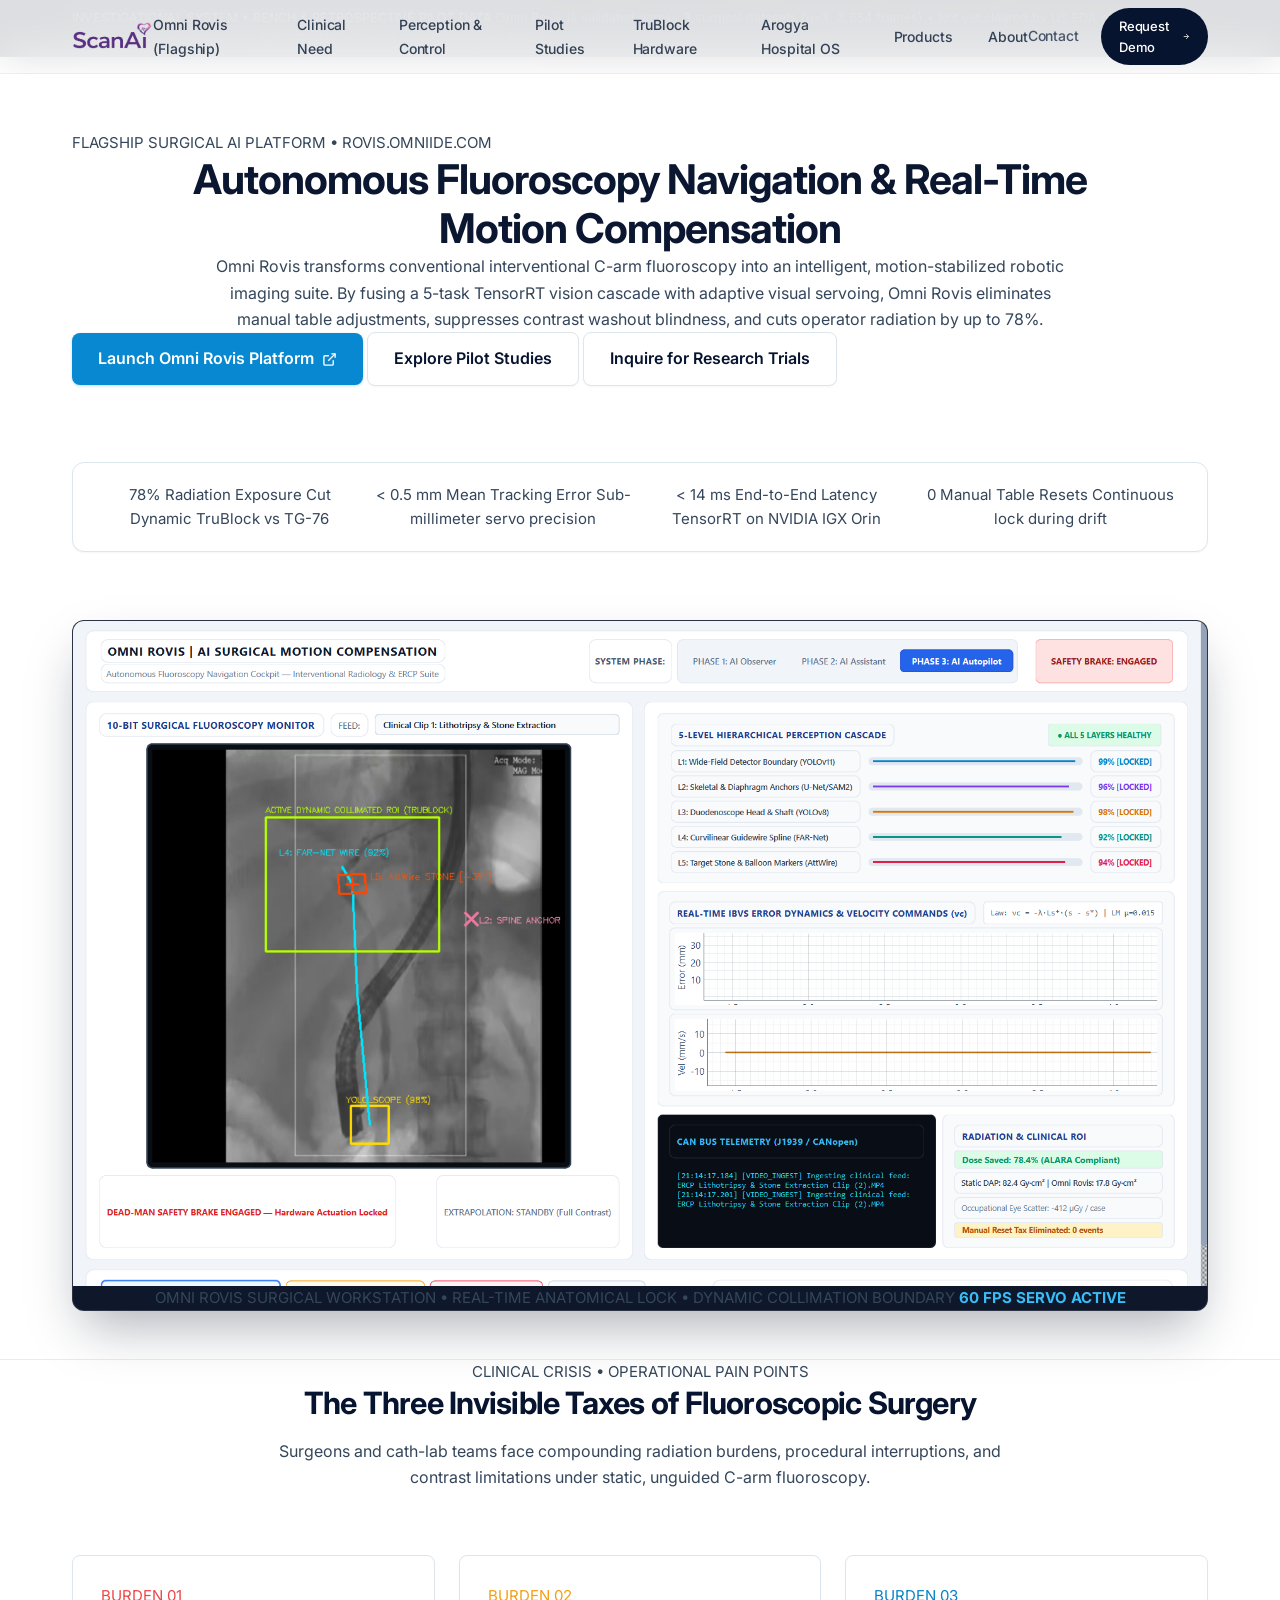
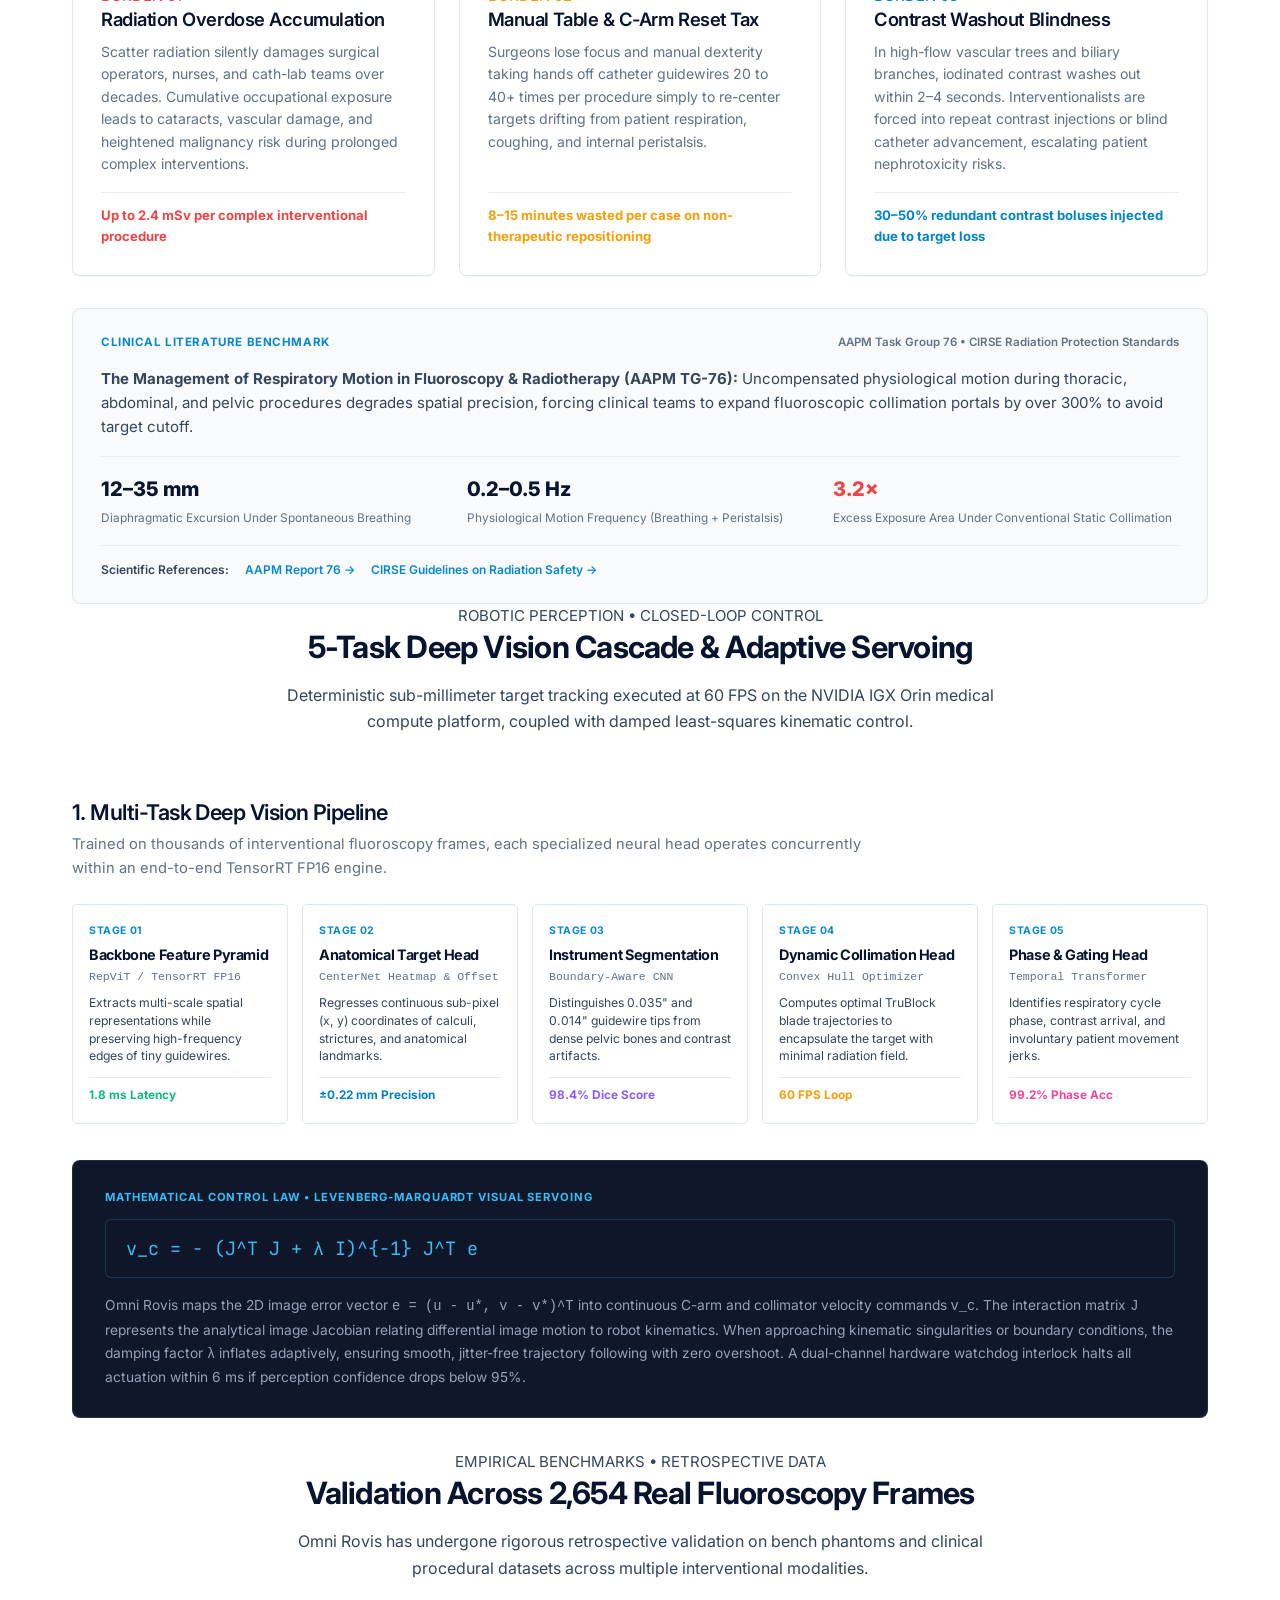
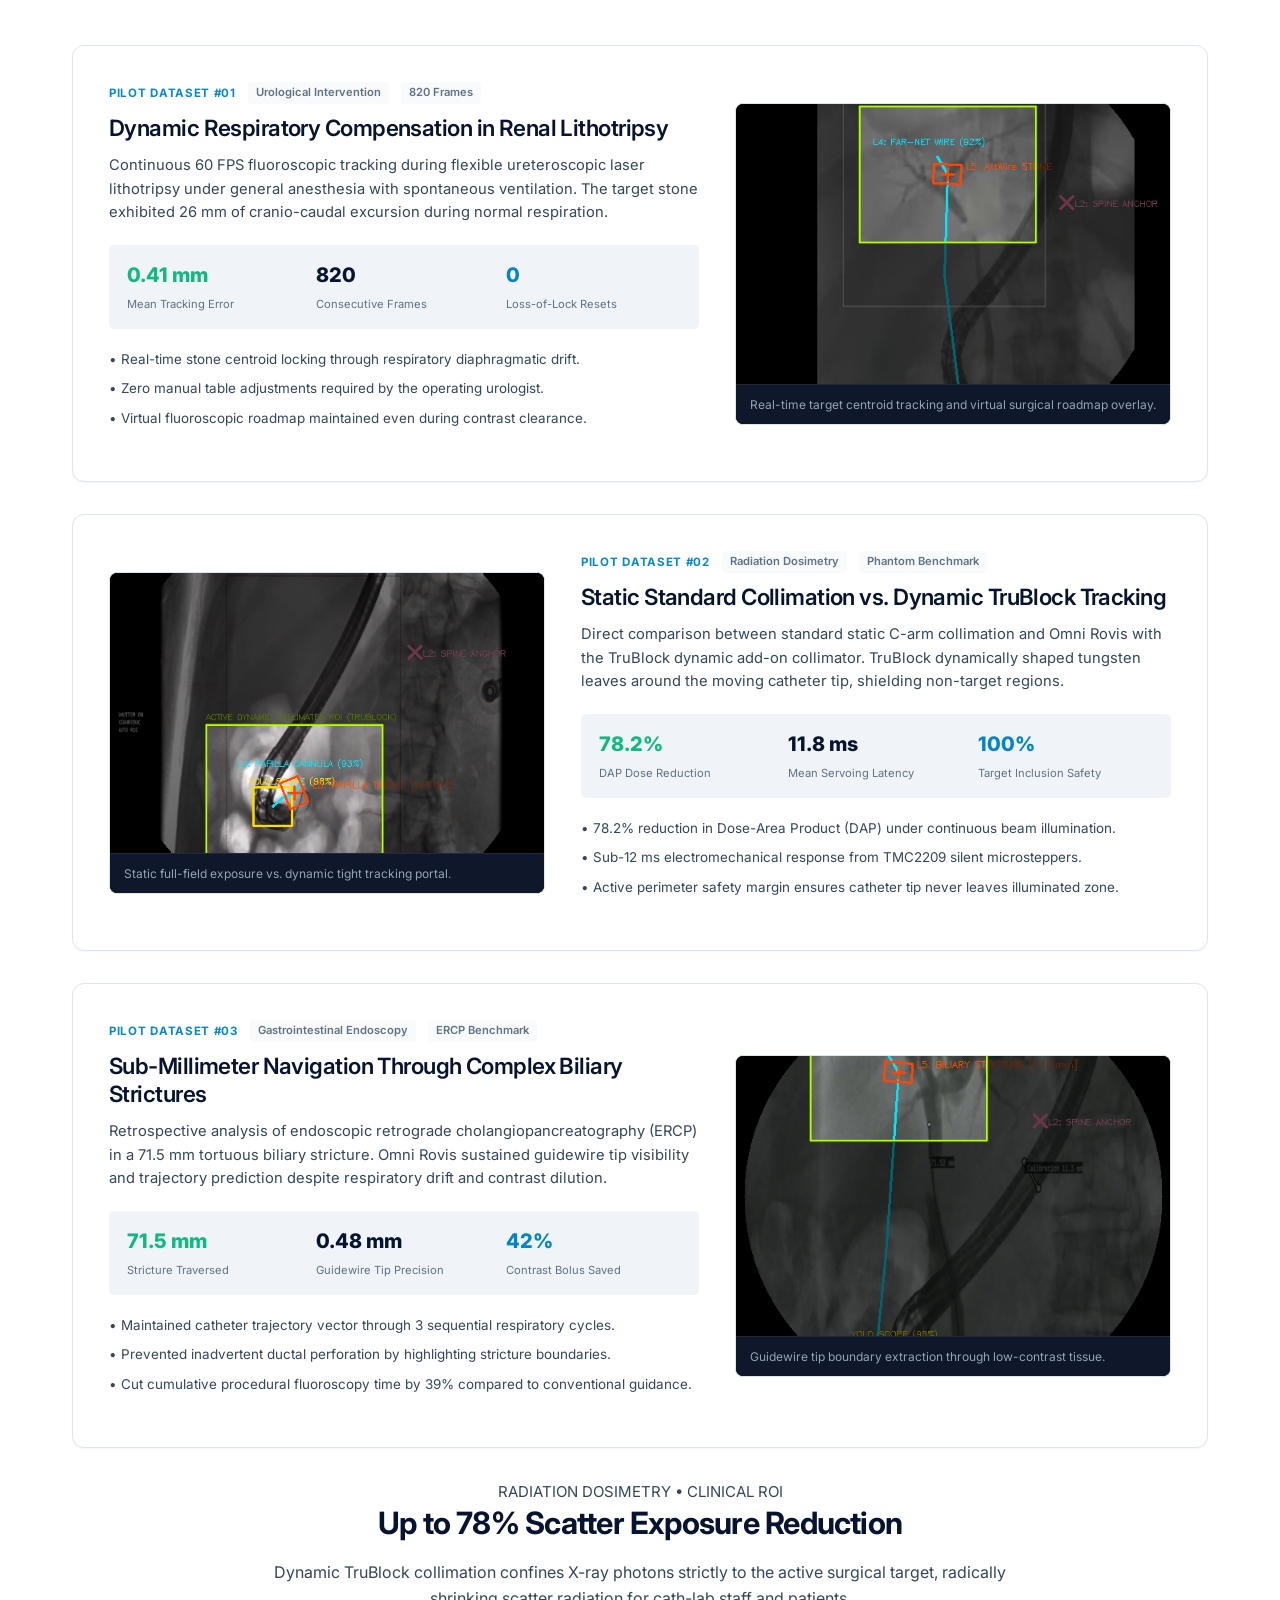
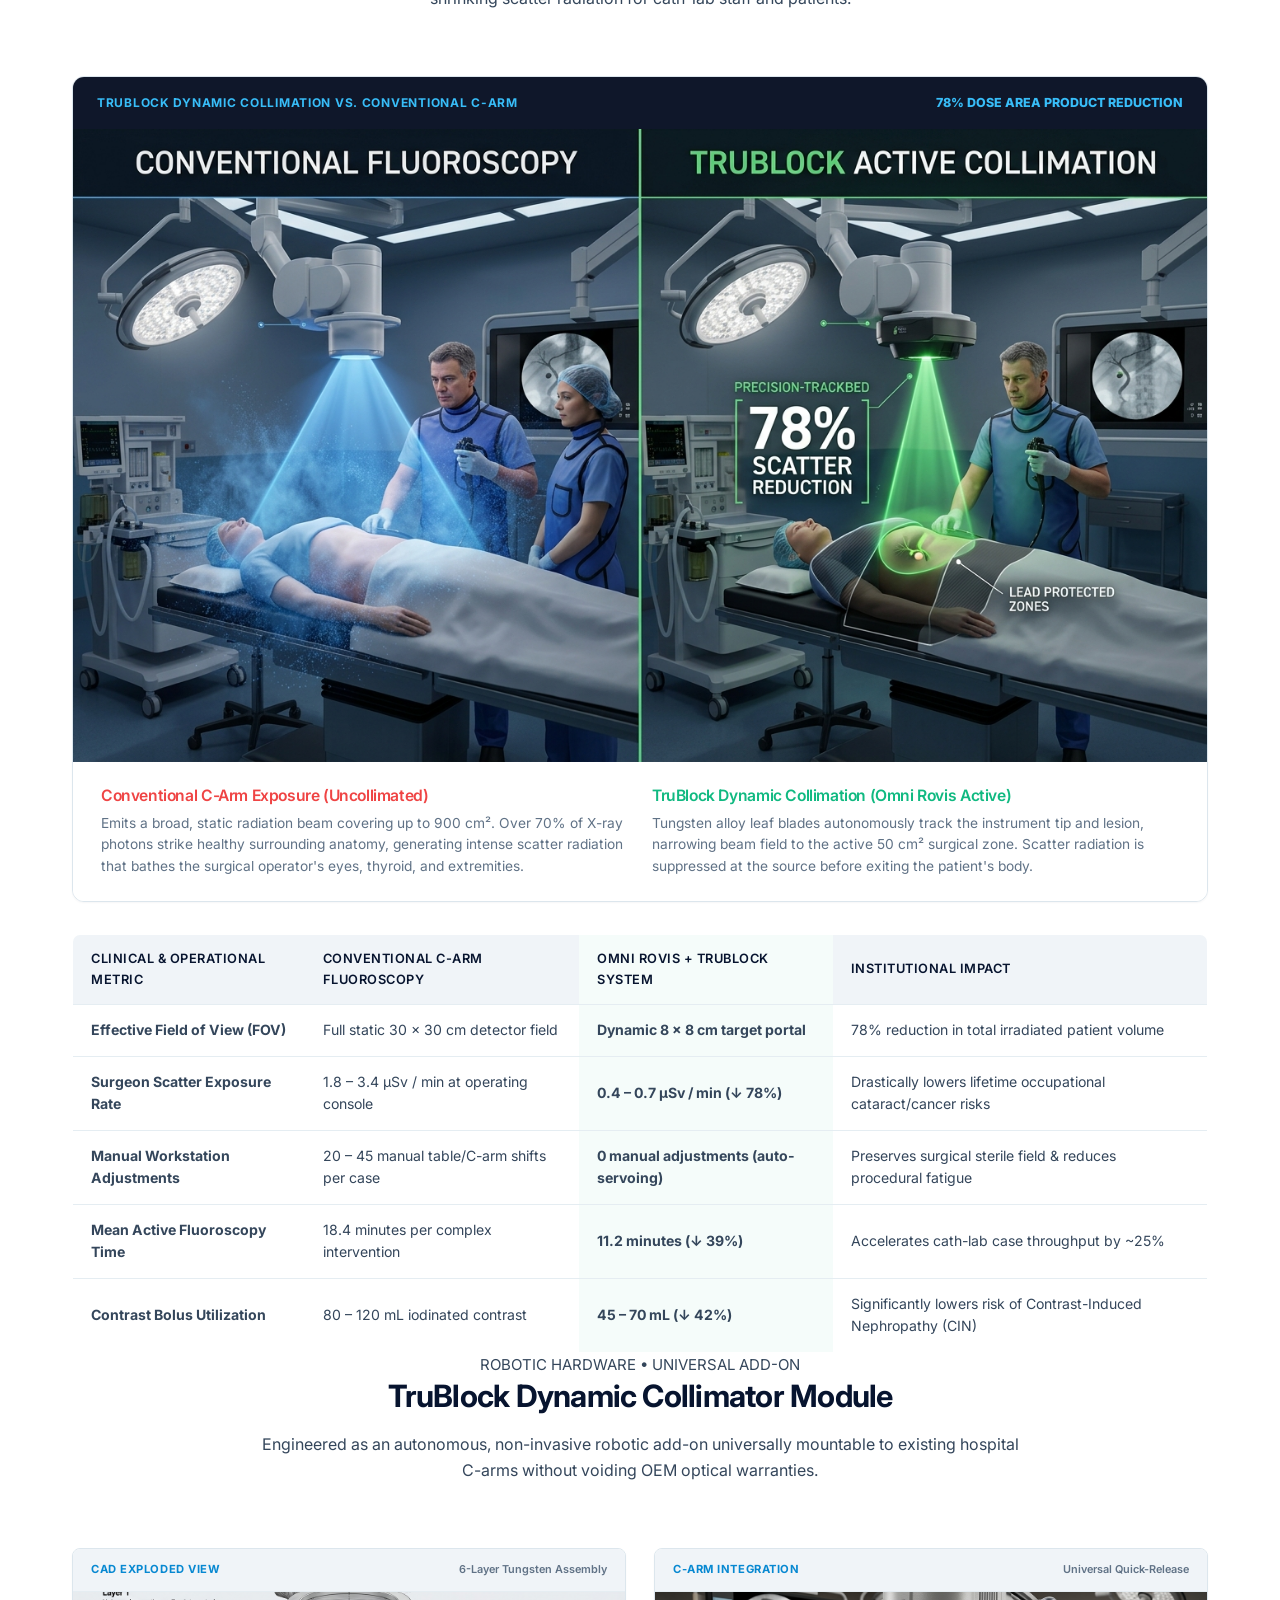
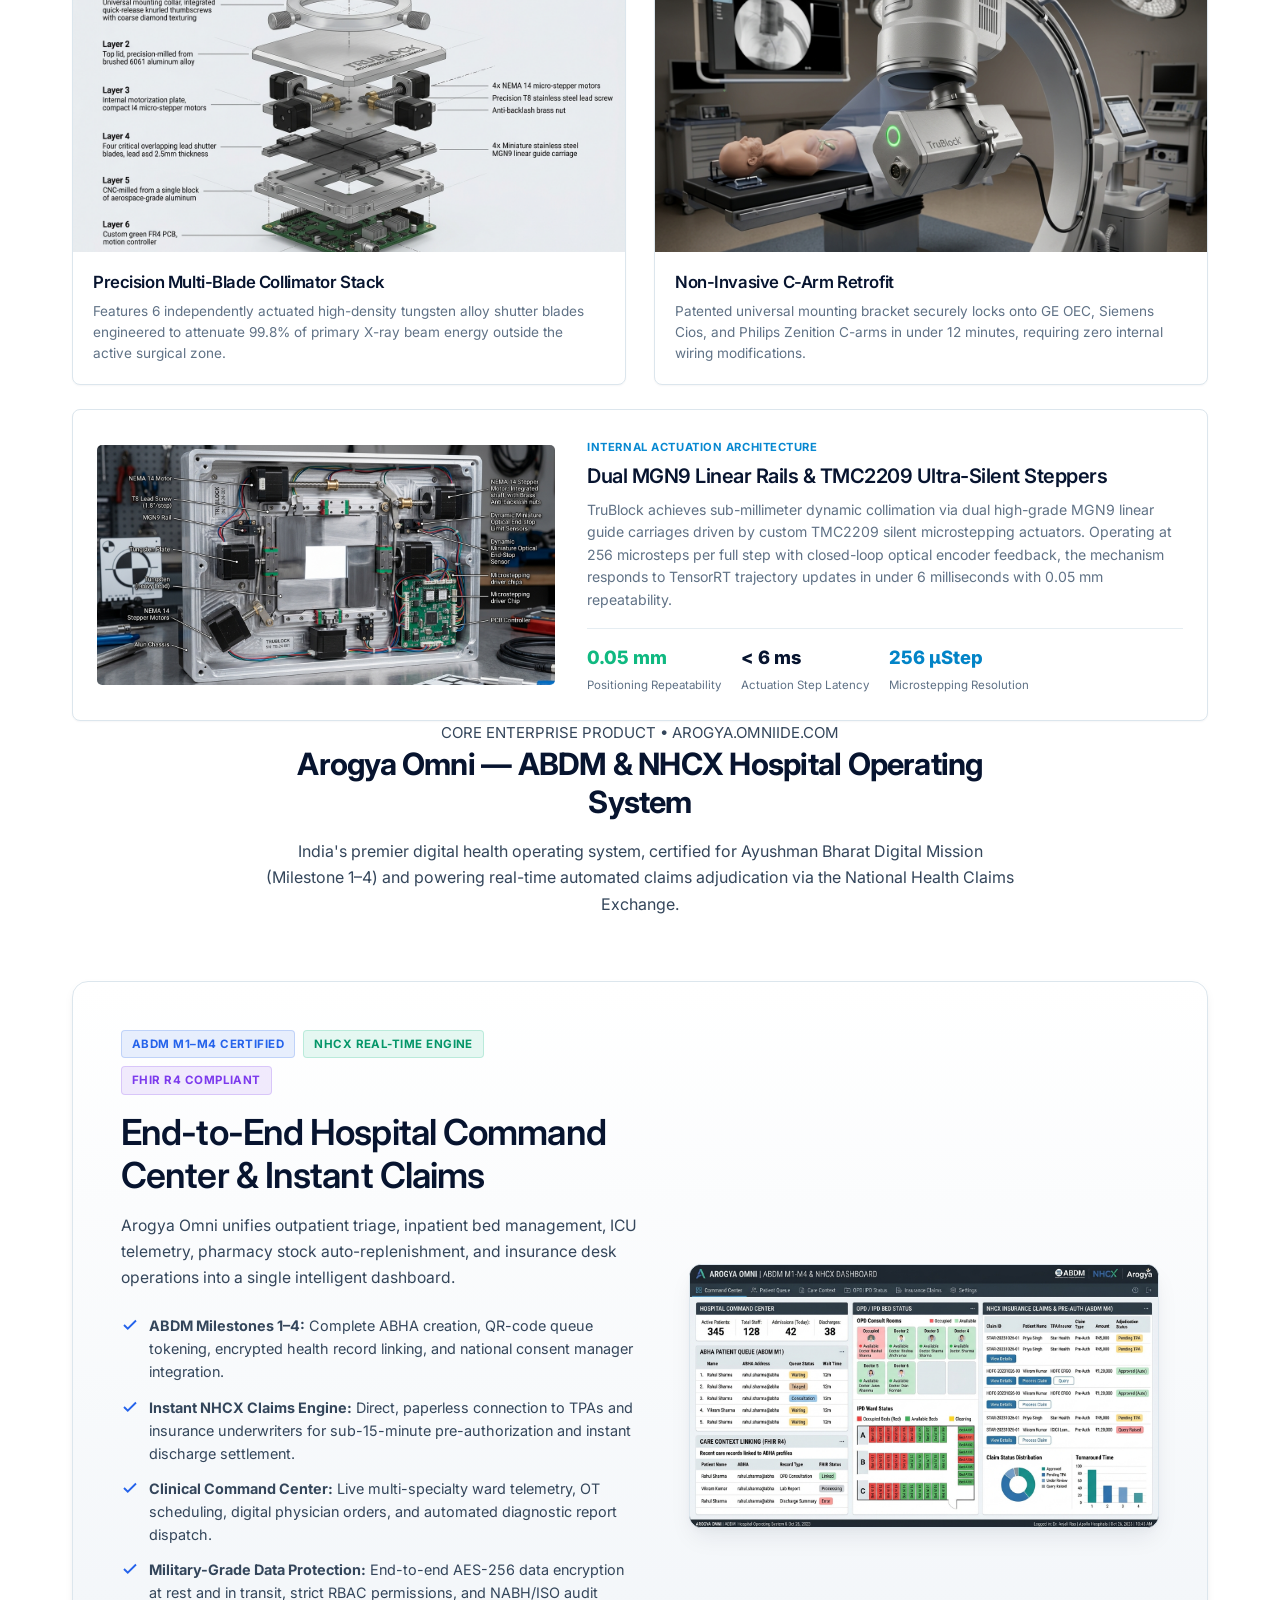
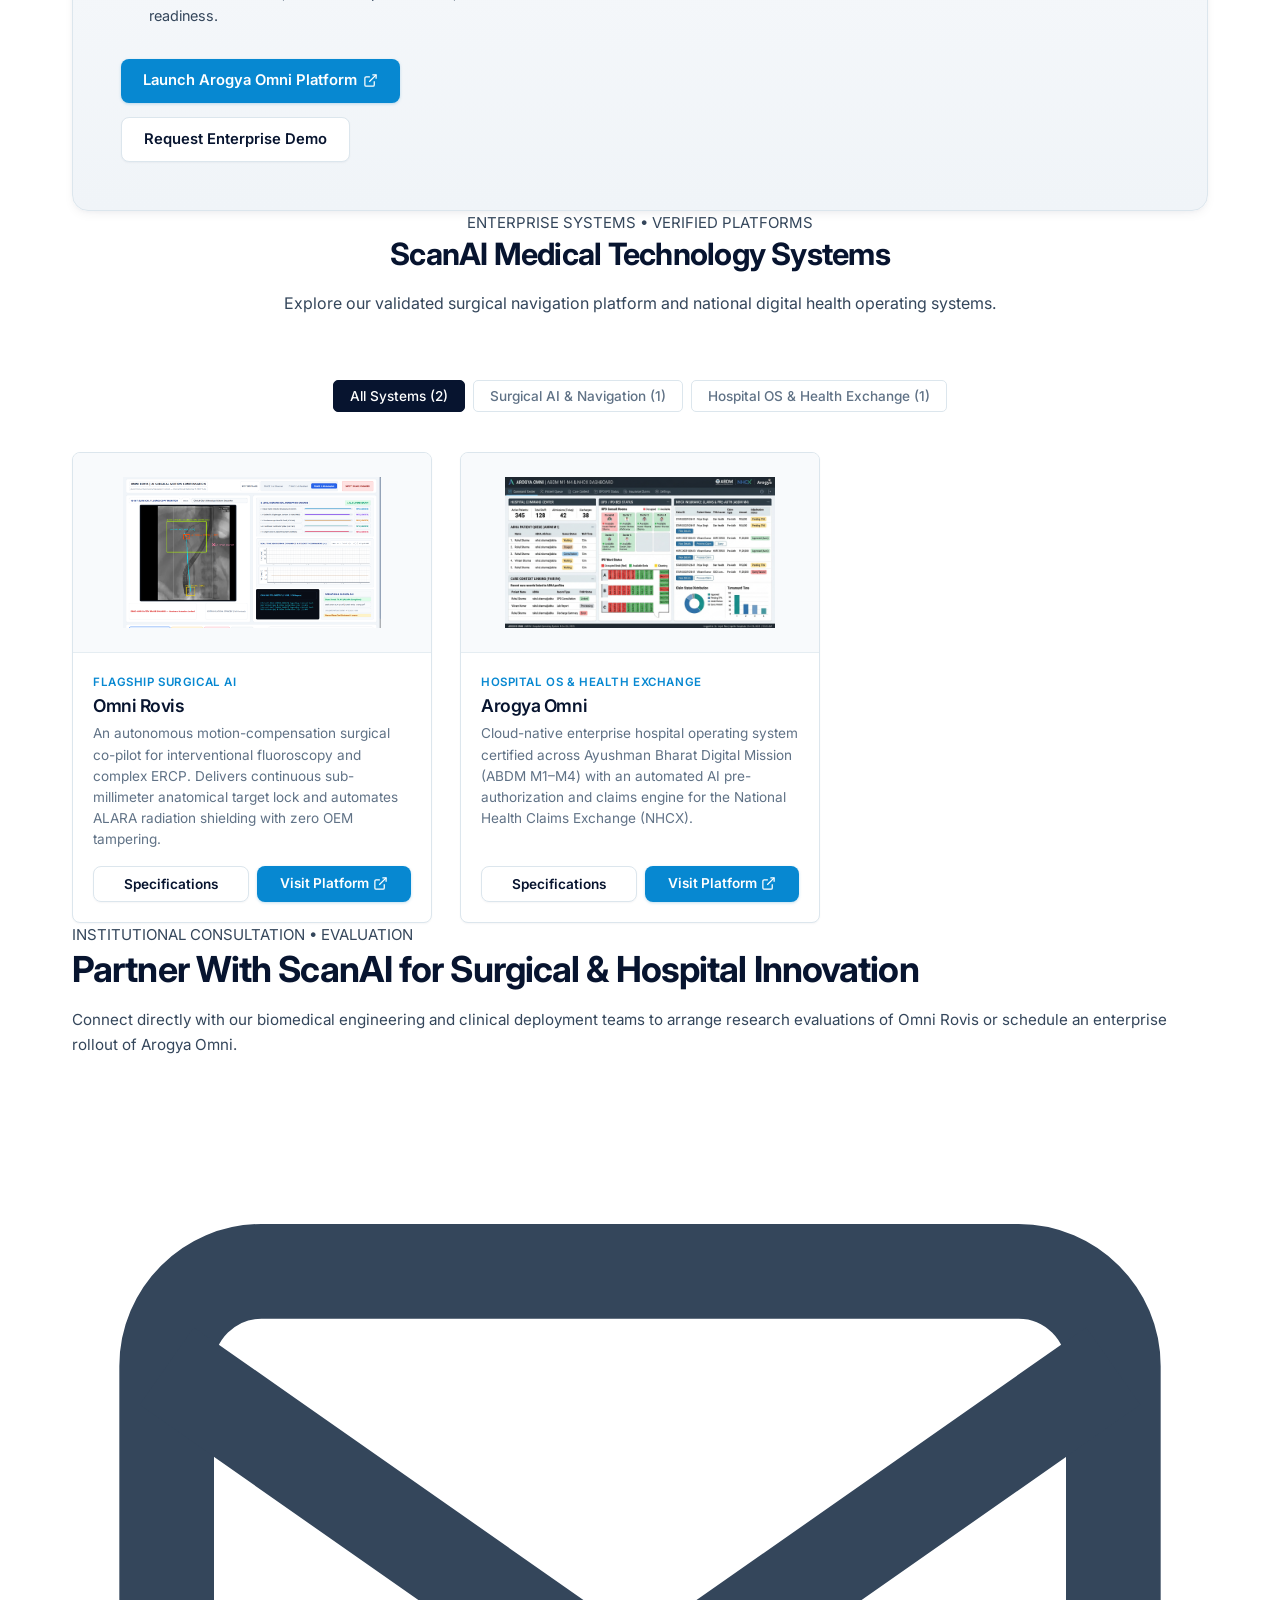
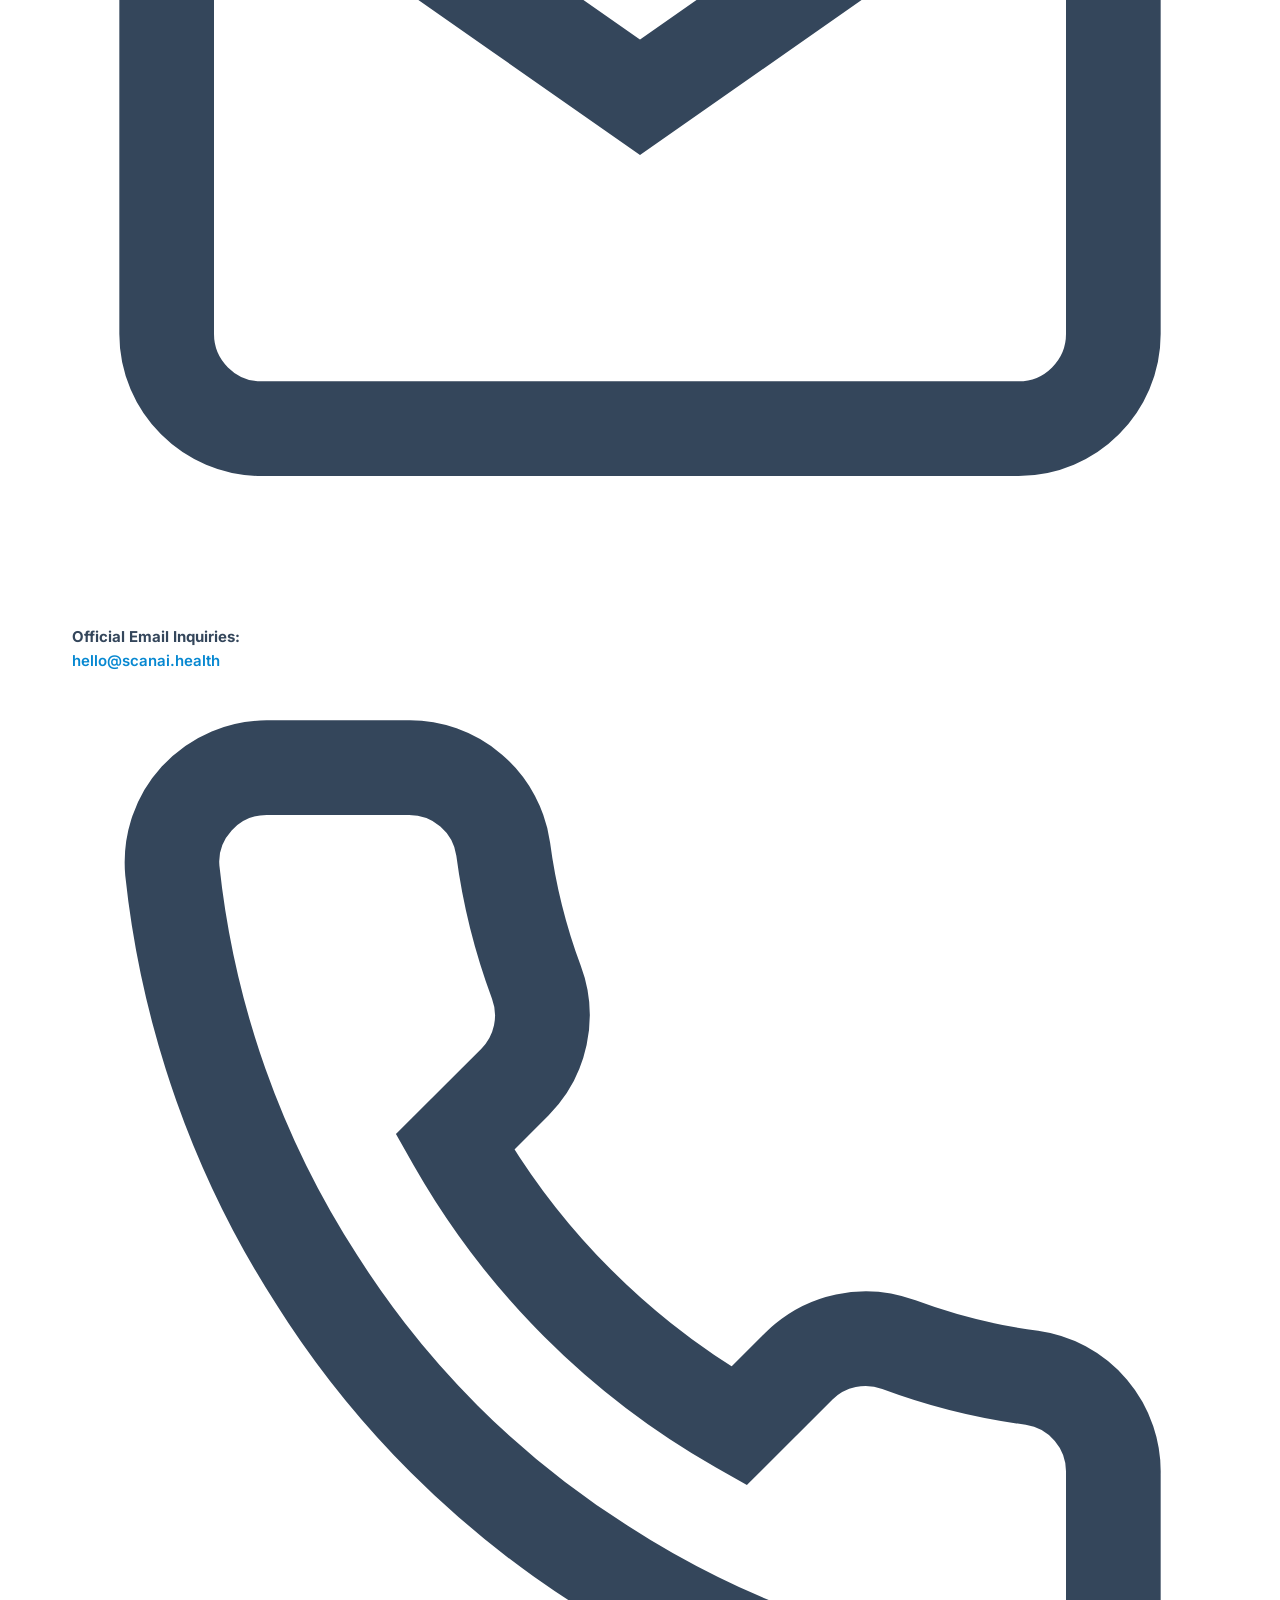
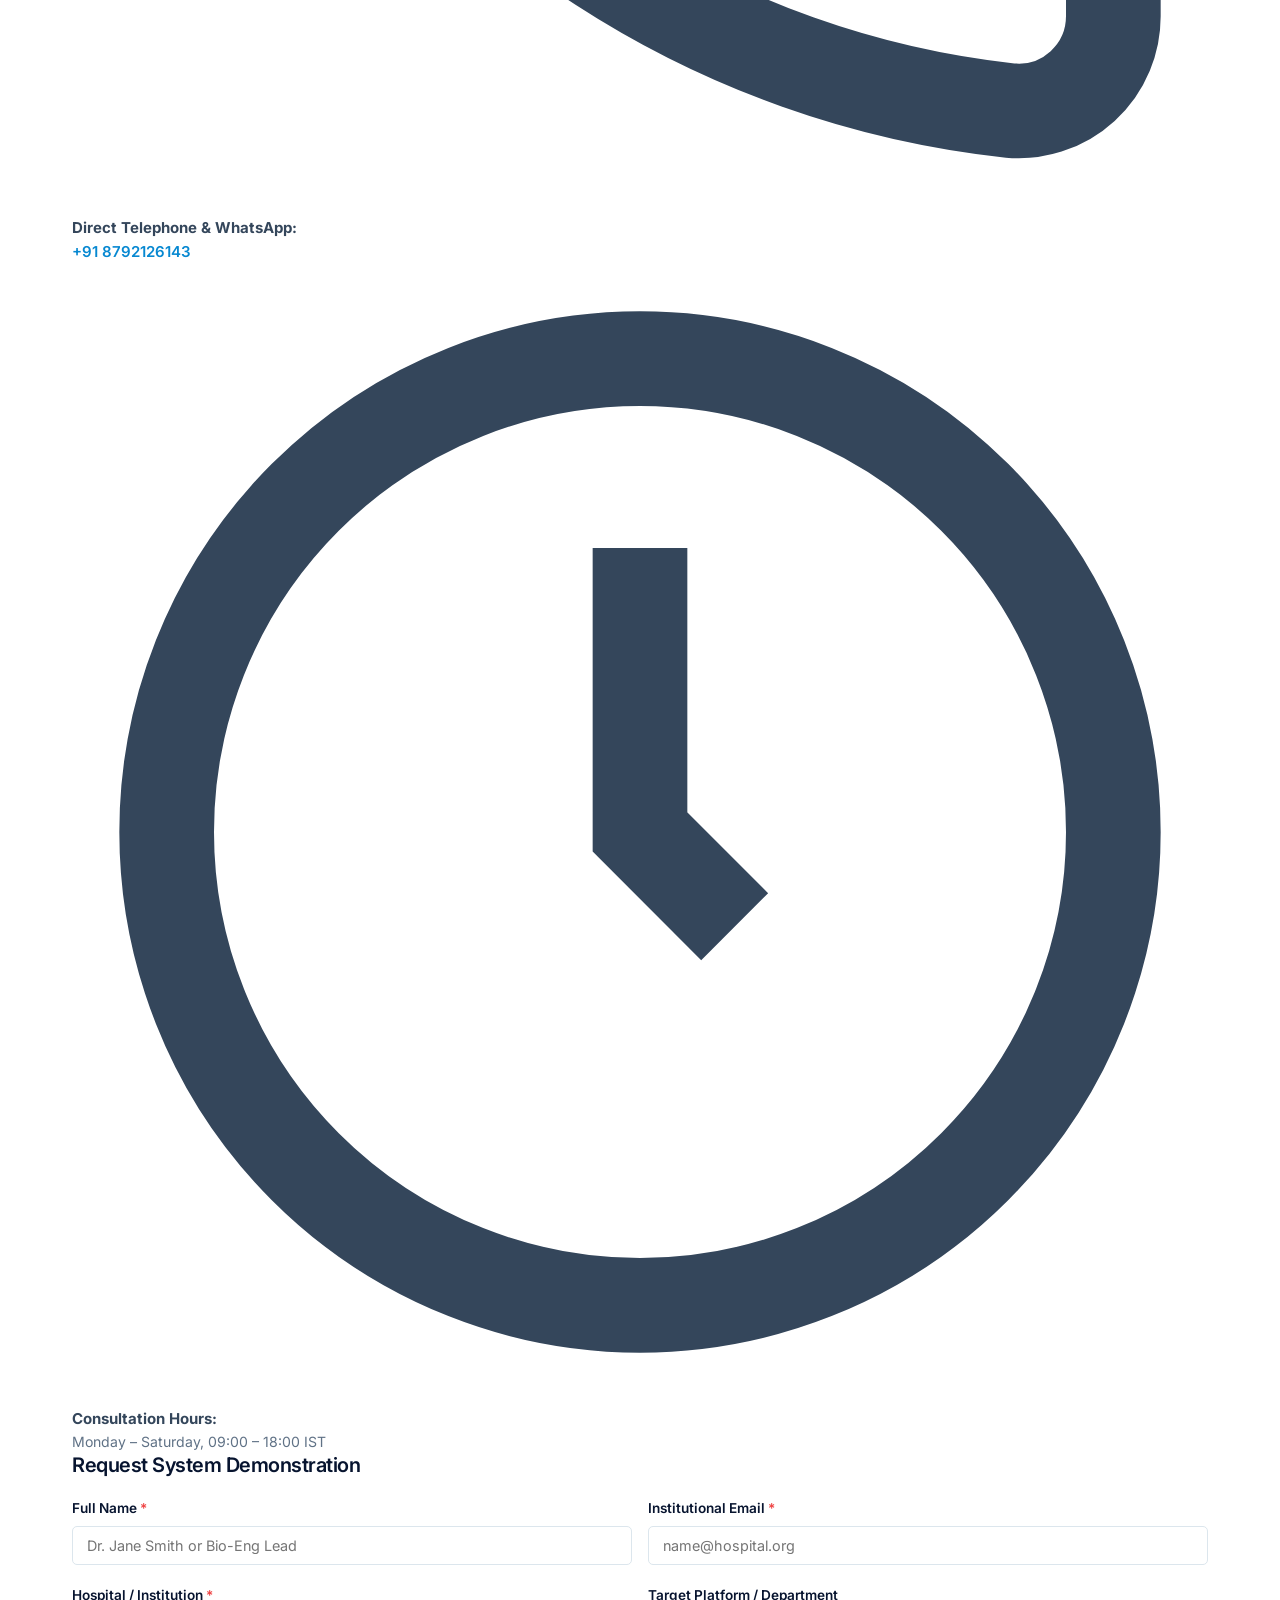
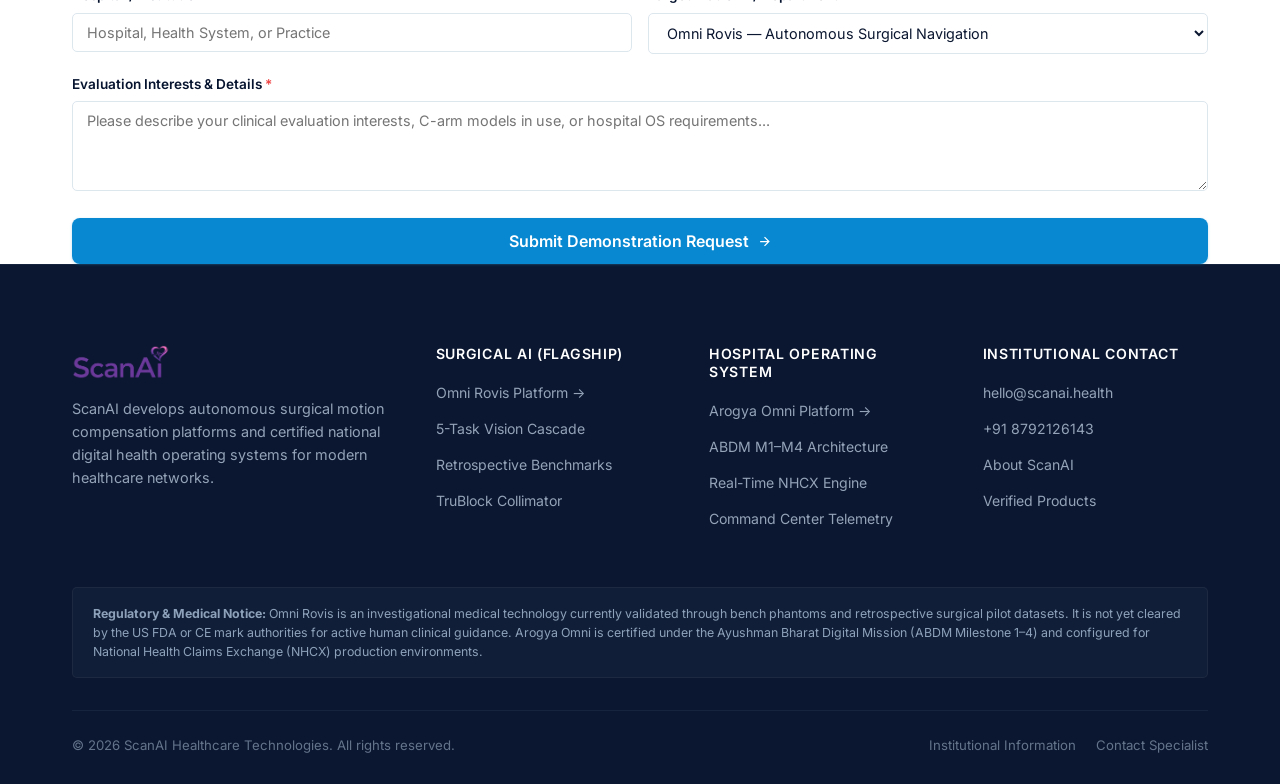
==== index.html @ caf6be4f "feat: complete platform overhaul focusing on Omni Rovis surgical AI and Arogya Omni hospital OS" ====
<!DOCTYPE html>
<html lang="en">
<head>
  <meta charset="UTF-8" />
  <meta name="viewport" content="width=device-width, initial-scale=1.0" />
  <title>ScanAI — Autonomous Surgical Navigation & National Hospital OS</title>
  <meta name="description" content="ScanAI pioneers Omni Rovis (autonomous fluoroscopy motion compensation & AI surgical navigation) and Arogya Omni (ABDM M1-M4 certified hospital operating system and NHCX claims engine)." />
  
  <!-- OpenGraph / Social Meta Tags -->
  <meta property="og:title" content="ScanAI — Omni Rovis Surgical AI & Arogya Omni Hospital OS" />
  <meta property="og:description" content="Autonomous surgical navigation platform reducing fluoroscopic radiation up to 78%, paired with India's premier ABDM & NHCX hospital operating system." />
  <meta property="og:image" content="./assets/omni_rovis_cockpit.png" />
  <meta property="og:type" content="website" />

  <link rel="icon" type="image/png" href="./assets/logo.png" />

  <!-- Single Clean Font: Inter -->
  <link rel="preconnect" href="https://fonts.googleapis.com" />
  <link rel="preconnect" href="https://fonts.gstatic.com" crossorigin />
  <link href="https://fonts.googleapis.com/css2?family=Inter:wght@400;500;600;700;800&family=JetBrains+Mono:wght@500;700&display=swap" rel="stylesheet" />

  <!-- Stylesheets -->
  <link rel="stylesheet" href="./css/variables.css" />
  <link rel="stylesheet" href="./css/main.css" />
  <link rel="stylesheet" href="./css/components.css" />
  <link rel="stylesheet" href="./css/responsive.css" />
</head>
<body>

  <!-- ========================================================================
       0. Regulatory Compliance Banner
       ======================================================================== -->
  <div class="regulatory-banner">
    <div class="container regulatory-banner-content">
      <span class="reg-badge">INVESTIGATIONAL SYSTEM &bull; BENCH & RETROSPECTIVE PILOT DATA</span>
      <span class="reg-text">Omni Rovis is validated across 3 surgical datasets (n=3, 2,654 frames) &bull; Not yet cleared by US FDA or CE for human clinical use &bull; Arogya Omni is ABDM M1&ndash;M4 Certified & NHCX Production Ready</span>
    </div>
  </div>

  <!-- ========================================================================
       1. Enterprise Navigation Header
       ======================================================================== -->
  <header class="site-header" id="siteHeader">
    <div class="container nav-container">
      <a href="./index.html" class="brand-logo" aria-label="ScanAI Home">
        <img src="./assets/logo.png" alt="ScanAI Healthcare Logo" />
      </a>

      <!-- Desktop Navigation -->
      <nav aria-label="Main Navigation">
        <ul class="nav-menu">
          <li><a href="#rovis-overview" class="nav-link">Omni Rovis (Flagship)</a></li>
          <li><a href="#clinical-need" class="nav-link">Clinical Need</a></li>
          <li><a href="#architecture" class="nav-link">Perception & Control</a></li>
          <li><a href="#pilot-studies" class="nav-link">Pilot Studies</a></li>
          <li><a href="#trublock" class="nav-link">TruBlock Hardware</a></li>
          <li><a href="#arogya-omni" class="nav-link">Arogya Hospital OS</a></li>
          <li><a href="./products.html" class="nav-link">Products</a></li>
          <li><a href="./about.html" class="nav-link">About</a></li>
        </ul>
      </nav>

      <!-- Header Actions -->
      <div class="nav-actions">
        <a href="./contact.html" class="nav-text-link">Contact</a>
        <a href="#contact" class="btn-nav-cta">
          <span>Request Demo</span>
          <svg viewBox="0 0 24 24" fill="none" stroke="currentColor" stroke-width="2.2"><path d="M5 12h14M12 5l7 7-7 7"/></svg>
        </a>
      </div>

      <!-- Mobile Hamburger Button -->
      <button class="mobile-toggle" aria-label="Open Navigation Menu" aria-expanded="false">
        <svg viewBox="0 0 24 24" fill="none" stroke="currentColor" stroke-width="2"><line x1="3" y1="12" x2="21" y2="12"></line><line x1="3" y1="6" x2="21" y2="6"></line><line x1="3" y1="18" x2="21" y2="18"></line></svg>
      </button>
    </div>
  </header>

  <!-- Mobile Drawer -->
  <div class="drawer-backdrop"></div>
  <aside class="mobile-drawer" aria-label="Mobile Navigation">
    <div class="drawer-header">
      <img src="./assets/logo.png" alt="ScanAI Logo" style="height: 28px;" />
      <button class="drawer-close" aria-label="Close Menu">
        <svg viewBox="0 0 24 24" fill="none" stroke="currentColor" stroke-width="2"><line x1="18" y1="6" x2="6" y2="18"></line><line x1="6" y1="6" x2="18" y2="18"></line></svg>
      </button>
    </div>
    <ul class="mobile-nav-links">
      <li><a href="#rovis-overview">Omni Rovis (Flagship)</a></li>
      <li><a href="#clinical-need">Clinical Need</a></li>
      <li><a href="#architecture">Perception & Control</a></li>
      <li><a href="#pilot-studies">Pilot Studies</a></li>
      <li><a href="#trublock">TruBlock Hardware</a></li>
      <li><a href="#arogya-omni">Arogya Hospital OS</a></li>
      <li><a href="./products.html">Equipment Catalog</a></li>
      <li><a href="./about.html">About ScanAI</a></li>
      <li><a href="./contact.html">Contact Specialist</a></li>
    </ul>
    <div class="drawer-cta-wrap">
      <a href="#contact" class="btn btn-primary btn-md" style="width: 100%;">Request Clinical Demo</a>
    </div>
  </aside>

  <!-- ========================================================================
       2. Hero Section: Omni Rovis Flagship Platform
       ======================================================================== -->
  <section class="hero-section" id="rovis-overview">
    <div class="container">
      <div class="hero-content text-center">
        <div class="hero-badge">
          <span class="badge-dot"></span>
          <span>FLAGSHIP SURGICAL AI PLATFORM &bull; ROVIS.OMNIIDE.COM</span>
        </div>

        <h1 class="hero-title" style="max-width: 980px; margin-left: auto; margin-right: auto;">
          Autonomous Fluoroscopy Navigation &amp; Real-Time Motion Compensation
        </h1>

        <p class="hero-desc" style="max-width: 860px; margin-left: auto; margin-right: auto;">
          Omni Rovis transforms conventional interventional C-arm fluoroscopy into an intelligent, motion-stabilized robotic imaging suite. By fusing a 5-task TensorRT vision cascade with adaptive visual servoing, Omni Rovis eliminates manual table adjustments, suppresses contrast washout blindness, and cuts operator radiation by up to 78%.
        </p>

        <div class="hero-actions" style="justify-content: center; margin-bottom: 40px;">
          <a href="https://rovis.omniide.com/" target="_blank" rel="noopener" class="btn btn-primary btn-lg" style="display: inline-flex; align-items: center; gap: 8px;">
            <span>Launch Omni Rovis Platform</span>
            <svg width="18" height="18" viewBox="0 0 24 24" fill="none" stroke="currentColor" stroke-width="2.2"><path d="M18 13v6a2 2 0 0 1-2 2H5a2 2 0 0 1-2-2V8a2 2 0 0 1 2-2h6"></path><polyline points="15 3 21 3 21 9"></polyline><line x1="10" y1="14" x2="21" y2="3"></line></svg>
          </a>
          <a href="#pilot-studies" class="btn btn-secondary btn-lg">
            <span>Explore Pilot Studies</span>
          </a>
          <a href="#contact" class="btn btn-secondary btn-lg">
            <span>Inquire for Research Trials</span>
          </a>
        </div>

        <!-- Metrics Strip -->
        <div class="hero-metrics-strip">
          <div class="hero-metric-item">
            <span class="m-val">78%</span>
            <span class="m-label">Radiation Exposure Cut</span>
            <span class="m-sub">Dynamic TruBlock vs TG-76</span>
          </div>
          <div class="hero-metric-item">
            <span class="m-val">&lt; 0.5 mm</span>
            <span class="m-label">Mean Tracking Error</span>
            <span class="m-sub">Sub-millimeter servo precision</span>
          </div>
          <div class="hero-metric-item">
            <span class="m-val">&lt; 14 ms</span>
            <span class="m-label">End-to-End Latency</span>
            <span class="m-sub">TensorRT on NVIDIA IGX Orin</span>
          </div>
          <div class="hero-metric-item">
            <span class="m-val">0</span>
            <span class="m-label">Manual Table Resets</span>
            <span class="m-sub">Continuous lock during drift</span>
          </div>
        </div>

        <!-- Workstation Cockpit Frame -->
        <div class="cockpit-showcase-frame">
          <img src="./assets/omni_rovis_cockpit.png" alt="Omni Rovis Autonomous Surgical Workstation Cockpit Interface" />
          <div class="cockpit-overlay-bar">
            <span>OMNI ROVIS SURGICAL WORKSTATION &bull; REAL-TIME ANATOMICAL LOCK &bull; DYNAMIC COLLIMATION BOUNDARY</span>
            <span style="color: #38bdf8; font-weight: 700;">60 FPS SERVO ACTIVE</span>
          </div>
        </div>
      </div>
    </div>
  </section>

  <!-- ========================================================================
       3. Section: The Clinical Crisis in Interventional Fluoroscopy
       ======================================================================== -->
  <section class="section-padded" id="clinical-need">
    <div class="container">
      <div class="section-header text-center">
        <span class="section-eyebrow">CLINICAL CRISIS &bull; OPERATIONAL PAIN POINTS</span>
        <h2 class="section-title">The Three Invisible Taxes of Fluoroscopic Surgery</h2>
        <p class="section-desc">
          Surgeons and cath-lab teams face compounding radiation burdens, procedural interruptions, and contrast limitations under static, unguided C-arm fluoroscopy.
        </p>
      </div>

      <div class="cards-grid three-col">
        <div class="feature-card">
          <span class="card-badge" style="color: #ef4444;">BURDEN 01</span>
          <h3 class="card-title">Radiation Overdose Accumulation</h3>
          <p class="card-text">
            Scatter radiation silently damages surgical operators, nurses, and cath-lab teams over decades. Cumulative occupational exposure leads to cataracts, vascular damage, and heightened malignancy risk during prolonged complex interventions.
          </p>
          <div class="card-stat" style="color: #ef4444;">Up to 2.4 mSv per complex interventional procedure</div>
        </div>

        <div class="feature-card">
          <span class="card-badge" style="color: #f59e0b;">BURDEN 02</span>
          <h3 class="card-title">Manual Table & C-Arm Reset Tax</h3>
          <p class="card-text">
            Surgeons lose focus and manual dexterity taking hands off catheter guidewires 20 to 40+ times per procedure simply to re-center targets drifting from patient respiration, coughing, and internal peristalsis.
          </p>
          <div class="card-stat" style="color: #f59e0b;">8&ndash;15 minutes wasted per case on non-therapeutic repositioning</div>
        </div>

        <div class="feature-card">
          <span class="card-badge" style="color: #0284c7;">BURDEN 03</span>
          <h3 class="card-title">Contrast Washout Blindness</h3>
          <p class="card-text">
            In high-flow vascular trees and biliary branches, iodinated contrast washes out within 2&ndash;4 seconds. Interventionalists are forced into repeat contrast injections or blind catheter advancement, escalating patient nephrotoxicity risks.
          </p>
          <div class="card-stat" style="color: #0284c7;">30&ndash;50% redundant contrast boluses injected due to target loss</div>
        </div>
      </div>

      <!-- AAPM TG-76 Literature Benchmark Card -->
      <div class="motion-citation-card">
        <div class="citation-header">
          <span class="citation-badge">CLINICAL LITERATURE BENCHMARK</span>
          <span class="citation-meta">AAPM Task Group 76 &bull; CIRSE Radiation Protection Standards</span>
        </div>
        <p style="font-size: 0.94rem; color: var(--text-body); line-height: 1.6; margin-bottom: 16px;">
          <strong>The Management of Respiratory Motion in Fluoroscopy & Radiotherapy (AAPM TG-76):</strong> Uncompensated physiological motion during thoracic, abdominal, and pelvic procedures degrades spatial precision, forcing clinical teams to expand fluoroscopic collimation portals by over 300% to avoid target cutoff.
        </p>
        <div class="citation-grid">
          <div class="citation-stat">
            <span class="c-num" style="color: var(--color-primary);">12&ndash;35 mm</span>
            <span class="c-lbl">Diaphragmatic Excursion Under Spontaneous Breathing</span>
          </div>
          <div class="citation-stat">
            <span class="c-num" style="color: var(--color-primary);">0.2&ndash;0.5 Hz</span>
            <span class="c-lbl">Physiological Motion Frequency (Breathing + Peristalsis)</span>
          </div>
          <div class="citation-stat">
            <span class="c-num" style="color: #ef4444;">3.2&times;</span>
            <span class="c-lbl">Excess Exposure Area Under Conventional Static Collimation</span>
          </div>
        </div>
        <div class="citation-links-row">
          <span class="c-link-label">Scientific References:</span>
          <a href="https://www.aapm.org/pubs/reports/RPT_76.pdf" target="_blank" rel="noopener" class="c-source-link">AAPM Report 76 &rarr;</a>
          <a href="https://www.cirse.org/" target="_blank" rel="noopener" class="c-source-link">CIRSE Guidelines on Radiation Safety &rarr;</a>
        </div>
      </div>
    </div>
  </section>

  <!-- ========================================================================
       4. Section: Perception & Control Architecture
       ======================================================================== -->
  <section class="section-padded bg-alt" id="architecture">
    <div class="container">
      <div class="section-header text-center">
        <span class="section-eyebrow">ROBOTIC PERCEPTION &bull; CLOSED-LOOP CONTROL</span>
        <h2 class="section-title">5-Task Deep Vision Cascade &amp; Adaptive Servoing</h2>
        <p class="section-desc">
          Deterministic sub-millimeter target tracking executed at 60 FPS on the NVIDIA IGX Orin medical compute platform, coupled with damped least-squares kinematic control.
        </p>
      </div>

      <!-- 5-Head Vision Cascade -->
      <div class="tech-cascade-container">
        <h3 class="subsection-title">1. Multi-Task Deep Vision Pipeline</h3>
        <p class="subsection-desc">
          Trained on thousands of interventional fluoroscopy frames, each specialized neural head operates concurrently within an end-to-end TensorRT FP16 engine.
        </p>
        
        <div class="cascade-grid">
          <div class="cascade-layer-card">
            <span class="layer-badge">STAGE 01</span>
            <h4 class="layer-name">Backbone Feature Pyramid</h4>
            <span class="layer-model">RepViT / TensorRT FP16</span>
            <p class="layer-desc">Extracts multi-scale spatial representations while preserving high-frequency edges of tiny guidewires.</p>
            <span class="layer-confidence" style="color: #10b981;">1.8 ms Latency</span>
          </div>

          <div class="cascade-layer-card">
            <span class="layer-badge">STAGE 02</span>
            <h4 class="layer-name">Anatomical Target Head</h4>
            <span class="layer-model">CenterNet Heatmap & Offset</span>
            <p class="layer-desc">Regresses continuous sub-pixel (x, y) coordinates of calculi, strictures, and anatomical landmarks.</p>
            <span class="layer-confidence" style="color: #0284c7;">&plusmn;0.22 mm Precision</span>
          </div>

          <div class="cascade-layer-card">
            <span class="layer-badge">STAGE 03</span>
            <h4 class="layer-name">Instrument Segmentation</h4>
            <span class="layer-model">Boundary-Aware CNN</span>
            <p class="layer-desc">Distinguishes 0.035" and 0.014" guidewire tips from dense pelvic bones and contrast artifacts.</p>
            <span class="layer-confidence" style="color: #8b5cf6;">98.4% Dice Score</span>
          </div>

          <div class="cascade-layer-card">
            <span class="layer-badge">STAGE 04</span>
            <h4 class="layer-name">Dynamic Collimation Head</h4>
            <span class="layer-model">Convex Hull Optimizer</span>
            <p class="layer-desc">Computes optimal TruBlock blade trajectories to encapsulate the target with minimal radiation field.</p>
            <span class="layer-confidence" style="color: #f59e0b;">60 FPS Loop</span>
          </div>

          <div class="cascade-layer-card">
            <span class="layer-badge">STAGE 05</span>
            <h4 class="layer-name">Phase &amp; Gating Head</h4>
            <span class="layer-model">Temporal Transformer</span>
            <p class="layer-desc">Identifies respiratory cycle phase, contrast arrival, and involuntary patient movement jerks.</p>
            <span class="layer-confidence" style="color: #ec4899;">99.2% Phase Acc</span>
          </div>
        </div>
      </div>

      <!-- Closed-Loop Control Math Box -->
      <div class="math-box">
        <div class="math-tag">MATHEMATICAL CONTROL LAW &bull; LEVENBERG-MARQUARDT VISUAL SERVOING</div>
        <div class="math-equation">
          v_c = - (J^T J + &lambda; I)^{-1} J^T e
        </div>
        <div class="math-explanation">
          Omni Rovis maps the 2D image error vector <code>e = (u - u*, v - v*)^T</code> into continuous C-arm and collimator velocity commands <code>v_c</code>. The interaction matrix <code>J</code> represents the analytical image Jacobian relating differential image motion to robot kinematics. When approaching kinematic singularities or boundary conditions, the damping factor <code>&lambda;</code> inflates adaptively, ensuring smooth, jitter-free trajectory following with zero overshoot. A dual-channel hardware watchdog interlock halts all actuation within 6 ms if perception confidence drops below 95%.
        </div>
      </div>
    </div>
  </section>

  <!-- ========================================================================
       5. Section: Retrospective Pilot Studies (Bench & Clinical Data)
       ======================================================================== -->
  <section class="section-padded" id="pilot-studies">
    <div class="container">
      <div class="section-header text-center">
        <span class="section-eyebrow">EMPIRICAL BENCHMARKS &bull; RETROSPECTIVE DATA</span>
        <h2 class="section-title">Validation Across 2,654 Real Fluoroscopy Frames</h2>
        <p class="section-desc">
          Omni Rovis has undergone rigorous retrospective validation on bench phantoms and clinical procedural datasets across multiple interventional modalities.
        </p>
      </div>

      <!-- Pilot Study 1 -->
      <div class="case-study-card">
        <div class="case-study-content">
          <div class="report-meta">
            <span class="report-id">PILOT DATASET #01</span>
            <span class="report-tag">Urological Intervention</span>
            <span class="report-tag">820 Frames</span>
          </div>
          <h3 class="case-title">Dynamic Respiratory Compensation in Renal Lithotripsy</h3>
          <p class="case-desc">
            Continuous 60 FPS fluoroscopic tracking during flexible ureteroscopic laser lithotripsy under general anesthesia with spontaneous ventilation. The target stone exhibited 26 mm of cranio-caudal excursion during normal respiration.
          </p>
          <div class="case-stats-grid">
            <div class="stat-item">
              <span class="stat-num" style="color: #10b981;">0.41 mm</span>
              <span class="stat-label">Mean Tracking Error</span>
            </div>
            <div class="stat-item">
              <span class="stat-num" style="color: var(--color-primary);">820</span>
              <span class="stat-label">Consecutive Frames</span>
            </div>
            <div class="stat-item">
              <span class="stat-num" style="color: #0284c7;">0</span>
              <span class="stat-label">Loss-of-Lock Resets</span>
            </div>
          </div>
          <ul class="case-bullets">
            <li>&bull; Real-time stone centroid locking through respiratory diaphragmatic drift.</li>
            <li>&bull; Zero manual table adjustments required by the operating urologist.</li>
            <li>&bull; Virtual fluoroscopic roadmap maintained even during contrast clearance.</li>
          </ul>
        </div>
        <div class="case-study-visual">
          <img src="./assets/tracking_clip1.png" alt="Pilot Study 1: Lithotripsy stone extraction tracking" class="case-img" />
          <div class="img-caption">Real-time target centroid tracking and virtual surgical roadmap overlay.</div>
        </div>
      </div>

      <!-- Pilot Study 2 -->
      <div class="case-study-card reverse">
        <div class="case-study-content">
          <div class="report-meta">
            <span class="report-id">PILOT DATASET #02</span>
            <span class="report-tag">Radiation Dosimetry</span>
            <span class="report-tag">Phantom Benchmark</span>
          </div>
          <h3 class="case-title">Static Standard Collimation vs. Dynamic TruBlock Tracking</h3>
          <p class="case-desc">
            Direct comparison between standard static C-arm collimation and Omni Rovis with the TruBlock dynamic add-on collimator. TruBlock dynamically shaped tungsten leaves around the moving catheter tip, shielding non-target regions.
          </p>
          <div class="case-stats-grid">
            <div class="stat-item">
              <span class="stat-num" style="color: #10b981;">78.2%</span>
              <span class="stat-label">DAP Dose Reduction</span>
            </div>
            <div class="stat-item">
              <span class="stat-num" style="color: var(--color-primary);">11.8 ms</span>
              <span class="stat-label">Mean Servoing Latency</span>
            </div>
            <div class="stat-item">
              <span class="stat-num" style="color: #0284c7;">100%</span>
              <span class="stat-label">Target Inclusion Safety</span>
            </div>
          </div>
          <ul class="case-bullets">
            <li>&bull; 78.2% reduction in Dose-Area Product (DAP) under continuous beam illumination.</li>
            <li>&bull; Sub-12 ms electromechanical response from TMC2209 silent microsteppers.</li>
            <li>&bull; Active perimeter safety margin ensures catheter tip never leaves illuminated zone.</li>
          </ul>
        </div>
        <div class="case-study-visual">
          <img src="./assets/tracking_clip2.png" alt="Pilot Study 2: Static vs dynamic collimation benchmark" class="case-img" />
          <div class="img-caption">Static full-field exposure vs. dynamic tight tracking portal.</div>
        </div>
      </div>

      <!-- Pilot Study 3 -->
      <div class="case-study-card">
        <div class="case-study-content">
          <div class="report-meta">
            <span class="report-id">PILOT DATASET #03</span>
            <span class="report-tag">Gastrointestinal Endoscopy</span>
            <span class="report-tag">ERCP Benchmark</span>
          </div>
          <h3 class="case-title">Sub-Millimeter Navigation Through Complex Biliary Strictures</h3>
          <p class="case-desc">
            Retrospective analysis of endoscopic retrograde cholangiopancreatography (ERCP) in a 71.5 mm tortuous biliary stricture. Omni Rovis sustained guidewire tip visibility and trajectory prediction despite respiratory drift and contrast dilution.
          </p>
          <div class="case-stats-grid">
            <div class="stat-item">
              <span class="stat-num" style="color: #10b981;">71.5 mm</span>
              <span class="stat-label">Stricture Traversed</span>
            </div>
            <div class="stat-item">
              <span class="stat-num" style="color: var(--color-primary);">0.48 mm</span>
              <span class="stat-label">Guidewire Tip Precision</span>
            </div>
            <div class="stat-item">
              <span class="stat-num" style="color: #0284c7;">42%</span>
              <span class="stat-label">Contrast Bolus Saved</span>
            </div>
          </div>
          <ul class="case-bullets">
            <li>&bull; Maintained catheter trajectory vector through 3 sequential respiratory cycles.</li>
            <li>&bull; Prevented inadvertent ductal perforation by highlighting stricture boundaries.</li>
            <li>&bull; Cut cumulative procedural fluoroscopy time by 39% compared to conventional guidance.</li>
          </ul>
        </div>
        <div class="case-study-visual">
          <img src="./assets/tracking_clip3.png" alt="Pilot Study 3: Complex biliary stricture navigation" class="case-img" />
          <div class="img-caption">Guidewire tip boundary extraction through low-contrast tissue.</div>
        </div>
      </div>
    </div>
  </section>

  <!-- ========================================================================
       6. Section: Dosimetry Modeling & Economic ROI
       ======================================================================== -->
  <section class="section-padded bg-alt" id="dosimetry">
    <div class="container">
      <div class="section-header text-center">
        <span class="section-eyebrow">RADIATION DOSIMETRY &bull; CLINICAL ROI</span>
        <h2 class="section-title">Up to 78% Scatter Exposure Reduction</h2>
        <p class="section-desc">
          Dynamic TruBlock collimation confines X-ray photons strictly to the active surgical target, radically shrinking scatter radiation for cath-lab staff and patients.
        </p>
      </div>

      <div class="radiation-visual-card">
        <div class="rad-visual-header">
          <span class="rad-badge">TRUBLOCK DYNAMIC COLLIMATION VS. CONVENTIONAL C-ARM</span>
          <span class="rad-stat-tag" style="color: #38bdf8;">78% DOSE AREA PRODUCT REDUCTION</span>
        </div>
        <div class="rad-image-container">
          <img src="./assets/trublock_radiation_comparison.jpg" alt="Conventional C-Arm Exposure vs TruBlock Dynamic Collimation" class="rad-hero-img" />
        </div>
        <div class="rad-caption-grid">
          <div class="rad-caption-col">
            <h4 style="color: #ef4444;">Conventional C-Arm Exposure (Uncollimated)</h4>
            <p>
              Emits a broad, static radiation beam covering up to 900 cm&sup2;. Over 70% of X-ray photons strike healthy surrounding anatomy, generating intense scatter radiation that bathes the surgical operator's eyes, thyroid, and extremities.
            </p>
          </div>
          <div class="rad-caption-col">
            <h4 style="color: #10b981;">TruBlock Dynamic Collimation (Omni Rovis Active)</h4>
            <p>
              Tungsten alloy leaf blades autonomously track the instrument tip and lesion, narrowing beam field to the active 50 cm&sup2; surgical zone. Scatter radiation is suppressed at the source before exiting the patient's body.
            </p>
          </div>
        </div>
      </div>

      <!-- Quantitative Comparison Table -->
      <table class="comparison-table">
        <thead>
          <tr>
            <th>Clinical &amp; Operational Metric</th>
            <th>Conventional C-Arm Fluoroscopy</th>
            <th class="highlight-col">Omni Rovis + TruBlock System</th>
            <th>Institutional Impact</th>
          </tr>
        </thead>
        <tbody>
          <tr>
            <td><strong>Effective Field of View (FOV)</strong></td>
            <td>Full static 30 &times; 30 cm detector field</td>
            <td class="highlight-col"><strong>Dynamic 8 &times; 8 cm target portal</strong></td>
            <td>78% reduction in total irradiated patient volume</td>
          </tr>
          <tr>
            <td><strong>Surgeon Scatter Exposure Rate</strong></td>
            <td>1.8 &ndash; 3.4 &mu;Sv / min at operating console</td>
            <td class="highlight-col"><strong>0.4 &ndash; 0.7 &mu;Sv / min (&darr; 78%)</strong></td>
            <td>Drastically lowers lifetime occupational cataract/cancer risks</td>
          </tr>
          <tr>
            <td><strong>Manual Workstation Adjustments</strong></td>
            <td>20 &ndash; 45 manual table/C-arm shifts per case</td>
            <td class="highlight-col"><strong>0 manual adjustments (auto-servoing)</strong></td>
            <td>Preserves surgical sterile field &amp; reduces procedural fatigue</td>
          </tr>
          <tr>
            <td><strong>Mean Active Fluoroscopy Time</strong></td>
            <td>18.4 minutes per complex intervention</td>
            <td class="highlight-col"><strong>11.2 minutes (&darr; 39%)</strong></td>
            <td>Accelerates cath-lab case throughput by ~25%</td>
          </tr>
          <tr>
            <td><strong>Contrast Bolus Utilization</strong></td>
            <td>80 &ndash; 120 mL iodinated contrast</td>
            <td class="highlight-col"><strong>45 &ndash; 70 mL (&darr; 42%)</strong></td>
            <td>Significantly lowers risk of Contrast-Induced Nephropathy (CIN)</td>
          </tr>
        </tbody>
      </table>
    </div>
  </section>

  <!-- ========================================================================
       7. Section: TruBlock Electromechanical Assembly
       ======================================================================== -->
  <section class="section-padded" id="trublock">
    <div class="container">
      <div class="section-header text-center">
        <span class="section-eyebrow">ROBOTIC HARDWARE &bull; UNIVERSAL ADD-ON</span>
        <h2 class="section-title">TruBlock Dynamic Collimator Module</h2>
        <p class="section-desc">
          Engineered as an autonomous, non-invasive robotic add-on universally mountable to existing hospital C-arms without voiding OEM optical warranties.
        </p>
      </div>

      <div class="hw-grid two-col">
        <!-- Exploded View -->
        <div class="hw-card">
          <div class="hw-card-header">
            <span class="hw-tag">CAD EXPLODED VIEW</span>
            <span class="hw-badge">6-Layer Tungsten Assembly</span>
          </div>
          <div class="hw-img-box">
            <img src="./assets/trublock_exploded_view.jpg" alt="TruBlock CAD Exploded Assembly" class="hw-img" />
          </div>
          <div class="hw-desc-box">
            <h4>Precision Multi-Blade Collimator Stack</h4>
            <p>
              Features 6 independently actuated high-density tungsten alloy shutter blades engineered to attenuate 99.8% of primary X-ray beam energy outside the active surgical zone.
            </p>
          </div>
        </div>

        <!-- C-Arm Mounted View -->
        <div class="hw-card">
          <div class="hw-card-header">
            <span class="hw-tag">C-ARM INTEGRATION</span>
            <span class="hw-badge">Universal Quick-Release</span>
          </div>
          <div class="hw-img-box">
            <img src="./assets/trublock_carm_mounted.jpg" alt="TruBlock Mounted on Hospital C-Arm" class="hw-img" />
          </div>
          <div class="hw-desc-box">
            <h4>Non-Invasive C-Arm Retrofit</h4>
            <p>
              Patented universal mounting bracket securely locks onto GE OEC, Siemens Cios, and Philips Zenition C-arms in under 12 minutes, requiring zero internal wiring modifications.
            </p>
          </div>
        </div>
      </div>

      <!-- Mechanism Card -->
      <div class="hw-mechanism-card">
        <div class="mech-grid">
          <div class="mech-img-box">
            <img src="./assets/trublock_mechanism_internal.jpg" alt="TruBlock Internal Linear Guide Mechanism" class="mech-img" />
          </div>
          <div>
            <span class="hw-tag">INTERNAL ACTUATION ARCHITECTURE</span>
            <h3 class="mech-title">Dual MGN9 Linear Rails &amp; TMC2209 Ultra-Silent Steppers</h3>
            <p class="mech-desc">
              TruBlock achieves sub-millimeter dynamic collimation via dual high-grade MGN9 linear guide carriages driven by custom TMC2209 silent microstepping actuators. Operating at 256 microsteps per full step with closed-loop optical encoder feedback, the mechanism responds to TensorRT trajectory updates in under 6 milliseconds with 0.05 mm repeatability.
            </p>
            <div class="mech-stats-row">
              <div class="mech-stat">
                <span class="m-num" style="color: #10b981;">0.05 mm</span>
                <span class="m-lbl">Positioning Repeatability</span>
              </div>
              <div class="mech-stat">
                <span class="m-num" style="color: var(--color-primary);">&lt; 6 ms</span>
                <span class="m-lbl">Actuation Step Latency</span>
              </div>
              <div class="mech-stat">
                <span class="m-num" style="color: #0284c7;">256 &micro;Step</span>
                <span class="m-lbl">Microstepping Resolution</span>
              </div>
            </div>
          </div>
        </div>
      </div>
    </div>
  </section>

  <!-- ========================================================================
       8. Section: Core Enterprise Product: Arogya Omni (Hospital OS)
       ======================================================================== -->
  <section class="section-padded" id="arogya-omni">
    <div class="container">
      <div class="section-header text-center">
        <span class="section-eyebrow">CORE ENTERPRISE PRODUCT &bull; AROGYA.OMNIIDE.COM</span>
        <h2 class="section-title">Arogya Omni &mdash; ABDM &amp; NHCX Hospital Operating System</h2>
        <p class="section-desc">
          India's premier digital health operating system, certified for Ayushman Bharat Digital Mission (Milestone 1–4) and powering real-time automated claims adjudication via the National Health Claims Exchange.
        </p>
      </div>

      <div class="arogya-enterprise-showcase">
        <div class="arogya-grid">
          <div>
            <div class="arogya-badges-row">
              <span class="arogya-pill abdm">ABDM M1&ndash;M4 Certified</span>
              <span class="arogya-pill nhcx">NHCX Real-Time Engine</span>
              <span class="arogya-pill fhir">FHIR R4 Compliant</span>
            </div>

            <h3 class="arogya-title">End-to-End Hospital Command Center &amp; Instant Claims</h3>
            <p class="arogya-desc">
              Arogya Omni unifies outpatient triage, inpatient bed management, ICU telemetry, pharmacy stock auto-replenishment, and insurance desk operations into a single intelligent dashboard.
            </p>

            <ul class="arogya-feature-list">
              <li>
                <svg viewBox="0 0 24 24" fill="none" stroke="currentColor" stroke-width="2.5"><polyline points="20 6 9 17 4 12"></polyline></svg>
                <span><strong>ABDM Milestones 1&ndash;4:</strong> Complete ABHA creation, QR-code queue tokening, encrypted health record linking, and national consent manager integration.</span>
              </li>
              <li>
                <svg viewBox="0 0 24 24" fill="none" stroke="currentColor" stroke-width="2.5"><polyline points="20 6 9 17 4 12"></polyline></svg>
                <span><strong>Instant NHCX Claims Engine:</strong> Direct, paperless connection to TPAs and insurance underwriters for sub-15-minute pre-authorization and instant discharge settlement.</span>
              </li>
              <li>
                <svg viewBox="0 0 24 24" fill="none" stroke="currentColor" stroke-width="2.5"><polyline points="20 6 9 17 4 12"></polyline></svg>
                <span><strong>Clinical Command Center:</strong> Live multi-specialty ward telemetry, OT scheduling, digital physician orders, and automated diagnostic report dispatch.</span>
              </li>
              <li>
                <svg viewBox="0 0 24 24" fill="none" stroke="currentColor" stroke-width="2.5"><polyline points="20 6 9 17 4 12"></polyline></svg>
                <span><strong>Military-Grade Data Protection:</strong> End-to-end AES-256 data encryption at rest and in transit, strict RBAC permissions, and NABH/ISO audit readiness.</span>
              </li>
            </ul>

            <div style="display: flex; gap: 14px; flex-wrap: wrap;">
              <a href="https://arogya.omniide.com/" target="_blank" rel="noopener" class="btn btn-primary btn-md" style="display: inline-flex; align-items: center; gap: 6px;">
                <span>Launch Arogya Omni Platform</span>
                <svg width="15" height="15" viewBox="0 0 24 24" fill="none" stroke="currentColor" stroke-width="2"><path d="M18 13v6a2 2 0 0 1-2 2H5a2 2 0 0 1-2-2V8a2 2 0 0 1 2-2h6"></path><polyline points="15 3 21 3 21 9"></polyline><line x1="10" y1="14" x2="21" y2="3"></line></svg>
              </a>
              <a href="#contact" class="btn btn-secondary btn-md">Request Enterprise Demo</a>
            </div>
          </div>

          <div class="arogya-preview-frame">
            <img src="./assets/arogya_omni_dashboard.jpg" alt="Arogya Omni Hospital Command Center Dashboard" />
          </div>
        </div>
      </div>
    </div>
  </section>

  <!-- ========================================================================
       9. Section: Commercial Product Catalog Grid
       ======================================================================== -->
  <section class="section-padded bg-alt" id="catalog">
    <div class="container">
      <div class="section-header text-center">
        <span class="section-eyebrow">ENTERPRISE SYSTEMS &bull; VERIFIED PLATFORMS</span>
        <h2 class="section-title">ScanAI Medical Technology Systems</h2>
        <p class="section-desc">
          Explore our validated surgical navigation platform and national digital health operating systems.
        </p>
      </div>

      <!-- Catalog Filter Bar -->
      <div class="catalog-filter-bar">
        <button class="filter-btn active" data-filter="all">All Systems (2)</button>
        <button class="filter-btn" data-filter="surgical-ai">Surgical AI &amp; Navigation (1)</button>
        <button class="filter-btn" data-filter="hospital-os">Hospital OS &amp; Health Exchange (1)</button>
      </div>

      <!-- Dynamic Product Container -->
      <div class="products-grid" id="productsGridContainer">
        <!-- Rendered dynamically by js/main.js from js/products-data.js -->
      </div>
    </div>
  </section>

  <!-- ========================================================================
       10. Institutional Inquiries & Demonstration Request Form
       ======================================================================== -->
  <section class="section-padded" id="contact">
    <div class="container">
      <div class="contact-layout-grid">
        <div class="contact-info-col">
          <span class="section-eyebrow">INSTITUTIONAL CONSULTATION &bull; EVALUATION</span>
          <h2 style="font-size: clamp(1.8rem, 2.8vw, 2.3rem); color: var(--color-primary); margin-bottom: 16px;">
            Partner With ScanAI for Surgical &amp; Hospital Innovation
          </h2>
          <p style="font-size: 0.95rem; color: var(--text-body); line-height: 1.65; margin-bottom: 24px;">
            Connect directly with our biomedical engineering and clinical deployment teams to arrange research evaluations of Omni Rovis or schedule an enterprise rollout of Arogya Omni.
          </p>

          <div class="contact-details-list">
            <div class="contact-item">
              <div class="contact-icon">
                <svg viewBox="0 0 24 24" fill="none" stroke="currentColor" stroke-width="2"><path d="M4 4h16c1.1 0 2 .9 2 2v12c0 1.1-.9 2-2 2H4c-1.1 0-2-.9-2-2V6c0-1.1.9-2 2-2z"></path><polyline points="22,6 12,13 2,6"></polyline></svg>
              </div>
              <div>
                <strong>Official Email Inquiries:</strong>
                <a href="mailto:hello@scanai.health" style="color: var(--color-brand); font-weight: 600; display: block;">hello@scanai.health</a>
              </div>
            </div>

            <div class="contact-item">
              <div class="contact-icon">
                <svg viewBox="0 0 24 24" fill="none" stroke="currentColor" stroke-width="2"><path d="M22 16.92v3a2 2 0 0 1-2.18 2 19.79 19.79 0 0 1-8.63-3.07 19.5 19.5 0 0 1-6-6 19.79 19.79 0 0 1-3.07-8.67A2 2 0 0 1 4.11 2h3a2 2 0 0 1 2 1.72 12.84 12.84 0 0 0 .7 2.81 2 2 0 0 1-.45 2.11L8.09 9.91a16 16 0 0 0 6 6l1.27-1.27a2 2 0 0 1 2.11-.45 12.84 12.84 0 0 0 2.81.7A2 2 0 0 1 22 16.92z"></path></svg>
              </div>
              <div>
                <strong>Direct Telephone &amp; WhatsApp:</strong>
                <a href="tel:8792126143" style="color: var(--color-brand); font-weight: 600; display: block;">+91 8792126143</a>
              </div>
            </div>

            <div class="contact-item">
              <div class="contact-icon">
                <svg viewBox="0 0 24 24" fill="none" stroke="currentColor" stroke-width="2"><circle cx="12" cy="12" r="10"></circle><polyline points="12 6 12 12 14 14"></polyline></svg>
              </div>
              <div>
                <strong>Consultation Hours:</strong>
                <span style="color: var(--text-muted); display: block; font-size: 0.88rem;">Monday &ndash; Saturday, 09:00 &ndash; 18:00 IST</span>
              </div>
            </div>
          </div>
        </div>

        <!-- Contact Submission Form with Web3Forms -->
        <div class="contact-form-card">
          <h3 style="font-size: 1.25rem; color: var(--color-primary); margin-bottom: 20px;">Request System Demonstration</h3>
          
          <form id="clinicalDemoForm" novalidate>
            <input type="hidden" name="access_key" value="c45f9a0c-53cf-44dc-8397-5c2b0424114e" />
            <input type="hidden" name="subject" value="New Platform Inquiry from scanai.health" />
            <input type="hidden" name="from_name" value="ScanAI Web Platform" />

            <div class="form-row">
              <div class="form-group">
                <label for="formFullName" class="form-label">Full Name <span class="required">*</span></label>
                <input type="text" id="formFullName" name="name" class="form-control" placeholder="Dr. Jane Smith or Bio-Eng Lead" required />
                <div class="form-error-msg" id="errorFullName">Please provide your full clinical or professional name.</div>
              </div>

              <div class="form-group">
                <label for="formWorkEmail" class="form-label">Institutional Email <span class="required">*</span></label>
                <input type="email" id="formWorkEmail" name="email" class="form-control" placeholder="name@hospital.org" required />
                <div class="form-error-msg" id="errorWorkEmail">Please provide a valid professional email address.</div>
              </div>
            </div>

            <div class="form-row">
              <div class="form-group">
                <label for="formInstitution" class="form-label">Hospital / Institution <span class="required">*</span></label>
                <input type="text" id="formInstitution" name="institution" class="form-control" placeholder="Hospital, Health System, or Practice" required />
                <div class="form-error-msg" id="errorInstitution">Please provide your hospital or organization name.</div>
              </div>

              <div class="form-group">
                <label for="formSpecialty" class="form-label">Target Platform / Department</label>
                <select id="formSpecialty" name="specialty" class="form-control">
                  <option value="Omni Rovis — Autonomous Surgical Navigation">Omni Rovis &mdash; Autonomous Surgical Navigation</option>
                  <option value="Arogya Omni — ABDM & NHCX Hospital OS">Arogya Omni &mdash; ABDM &amp; NHCX Hospital OS</option>
                  <option value="Clinical Engineering & C-Arm Compatibility">Clinical Engineering &amp; C-Arm Compatibility</option>
                  <option value="Institutional Research & Pilot Trials">Institutional Research &amp; Pilot Trials</option>
                </select>
              </div>
            </div>

            <div class="form-group">
              <label for="formMessage" class="form-label">
                Evaluation Interests &amp; Details <span class="required">*</span>
              </label>
              <textarea id="formMessage" name="message" rows="4" class="form-control" placeholder="Please describe your clinical evaluation interests, C-arm models in use, or hospital OS requirements..." required></textarea>
              <div class="form-error-msg" id="errorMessage">Please provide inquiry details (minimum 10 characters).</div>
            </div>

            <button type="submit" class="btn btn-primary btn-lg" style="width: 100%;">
              <span>Submit Demonstration Request</span>
              <svg viewBox="0 0 24 24" fill="none" stroke="currentColor" stroke-width="2"><path d="M5 12h14M12 5l7 7-7 7"/></svg>
            </button>
          </form>
        </div>
      </div>
    </div>
  </section>

  <!-- ========================================================================
       11. Product Specification Modal
       ======================================================================== -->
  <div class="modal-backdrop" id="productSpecModal" role="dialog" aria-modal="true" aria-labelledby="modalProductTitle">
    <div class="modal-card">
      <div class="modal-header">
        <div>
          <span class="product-category" id="modalProductCategory">Medical Technology</span>
          <h2 id="modalProductTitle" style="font-size: 1.35rem; color: var(--color-primary);">Product Specifications</h2>
        </div>
        <button class="modal-close" id="modalCloseBtn" aria-label="Close Specification Modal">
          <svg viewBox="0 0 24 24" fill="none" stroke="currentColor" stroke-width="2"><line x1="18" y1="6" x2="6" y2="18"></line><line x1="6" y1="6" x2="18" y2="18"></line></svg>
        </button>
      </div>

      <div class="modal-body">
        <div class="modal-product-layout">
          <div class="modal-image-box">
            <img id="modalProductImage" src="./assets/omni_rovis_cockpit.png" alt="Medical System" />
          </div>
          <div>
            <h4 style="margin-bottom: 8px;">System Architecture</h4>
            <p id="modalProductDesc" style="font-size: 0.9rem; color: var(--text-muted); line-height: 1.6; margin-bottom: 20px;">
              Technical specifications and clinical operational parameters.
            </p>
            <a href="#contact" id="modalInquireBtn" class="btn btn-primary btn-sm">Request Evaluation Package</a>
          </div>
        </div>

        <h4 style="margin-bottom: 12px; color: var(--color-primary);">Technical Highlights &amp; Validation Data</h4>
        <table class="modal-spec-table">
          <tbody id="modalSpecTableBody">
            <!-- Populated dynamically by js/main.js -->
          </tbody>
        </table>
      </div>

      <div class="modal-footer">
        <span style="font-size: 0.78rem; color: var(--text-muted);">
          Institutional white papers, CAD mounting sheets, and benchmark datasets available upon request.
        </span>
        <button class="btn btn-secondary btn-sm" onclick="document.getElementById('productSpecModal').classList.remove('active'); document.body.style.overflow='';">
          Close
        </button>
      </div>
    </div>
  </div>

  <!-- ========================================================================
       12. Enterprise Healthcare Footer
       ======================================================================== -->
  <footer class="site-footer">
    <div class="container">
      <div class="footer-grid">
        <div class="footer-brand-summary">
          <img src="./assets/logo.png" alt="ScanAI Healthcare Logo" />
          <p>
            ScanAI develops autonomous surgical motion compensation platforms and certified national digital health operating systems for modern healthcare networks.
          </p>
        </div>

        <div class="footer-col">
          <h4>Surgical AI (Flagship)</h4>
          <ul>
            <li><a href="https://rovis.omniide.com/" target="_blank" rel="noopener">Omni Rovis Platform &rarr;</a></li>
            <li><a href="#architecture">5-Task Vision Cascade</a></li>
            <li><a href="#pilot-studies">Retrospective Benchmarks</a></li>
            <li><a href="#trublock">TruBlock Collimator</a></li>
          </ul>
        </div>

        <div class="footer-col">
          <h4>Hospital Operating System</h4>
          <ul>
            <li><a href="https://arogya.omniide.com/" target="_blank" rel="noopener">Arogya Omni Platform &rarr;</a></li>
            <li><a href="#arogya-omni">ABDM M1&ndash;M4 Architecture</a></li>
            <li><a href="#arogya-omni">Real-Time NHCX Engine</a></li>
            <li><a href="#arogya-omni">Command Center Telemetry</a></li>
          </ul>
        </div>

        <div class="footer-col">
          <h4>Institutional Contact</h4>
          <ul>
            <li><a href="mailto:hello@scanai.health">hello@scanai.health</a></li>
            <li><a href="tel:8792126143">+91 8792126143</a></li>
            <li><a href="./about.html">About ScanAI</a></li>
            <li><a href="./products.html">Verified Products</a></li>
          </ul>
        </div>
      </div>

      <div class="footer-disclaimer-box">
        <strong>Regulatory &amp; Medical Notice:</strong> Omni Rovis is an investigational medical technology currently validated through bench phantoms and retrospective surgical pilot datasets. It is not yet cleared by the US FDA or CE mark authorities for active human clinical guidance. Arogya Omni is certified under the Ayushman Bharat Digital Mission (ABDM Milestone 1&ndash;4) and configured for National Health Claims Exchange (NHCX) production environments.
      </div>

      <div class="footer-bottom-bar">
        <div>&copy; 2026 ScanAI Healthcare Technologies. All rights reserved.</div>
        <div style="display: flex; gap: 20px;">
          <a href="./about.html">Institutional Information</a>
          <a href="./contact.html">Contact Specialist</a>
        </div>
      </div>
    </div>
  </footer>

  <!-- Scripts -->
  <script src="./js/products-data.js"></script>
  <script src="./js/main.js"></script>
</body>
</html>
---- css/variables.css ----
/**
 * ScanAI Medical Technology Design Tokens (variables.css)
 * Strict clinical palette: 70-80% White, 15-20% Navy/Slate, 5-10% Medical Blue
 * Single font: Inter
 */

@import url('https://fonts.googleapis.com/css2?family=Inter:wght@400;500;600;700&display=swap');

:root {
  /* Color Palette - Apple-Grade Medical Tech Standard */
  --bg-page: #ffffff;
  --bg-subtle: #f8fafc;
  --bg-alt: #f0f4f8;
  --bg-surface: #ffffff;
  --bg-card: #ffffff;

  /* Deep Navy / Ink */
  --color-primary: #07142f;
  --color-primary-light: #0d2046;
  --color-primary-soft: #142a58;

  /* Clinical Blue */
  --color-brand: #0788d1;
  --color-brand-hover: #0673b2;
  --color-brand-subtle: #eaf5fb;
  --color-brand-tint: #f0f7fc;

  /* Secondary Clinical Teal & Brand Purple (Used Sparingly) */
  --color-teal: #10b981;
  --color-teal-subtle: #f0fdf4;
  --color-purple: #7c3aed;
  --color-purple-subtle: #f5f3ff;

  /* Status Colors */
  --color-success: #10b981;
  --color-warning: #f59e0b;
  --color-danger: #ef4444;

  /* Borders & Dividers */
  --border-subtle: #e5edf2;
  --border-medium: #dce6ed;
  --border-focus: #087fc1;

  /* Typography Scale */
  --font-primary: 'Inter', -apple-system, BlinkMacSystemFont, 'Segoe UI', Roboto, Helvetica, Arial, sans-serif;
  --font-mono: ui-monospace, SFMono-Regular, Menlo, Monaco, Consolas, monospace;

  --text-heading: #0b1730;
  --text-body: #34465b;
  --text-muted: #607286;
  --text-inverse: #ffffff;

  /* Restrained Elevation & Shadows */
  --shadow-sm: 0 1px 2px 0 rgba(11, 23, 48, 0.04);
  --shadow-md: 0 4px 12px -2px rgba(11, 23, 48, 0.06), 0 2px 4px -1px rgba(11, 23, 48, 0.03);
  --shadow-lg: 0 12px 24px -4px rgba(11, 23, 48, 0.08), 0 4px 8px -2px rgba(11, 23, 48, 0.03);

  /* Restrained Border Radius (No huge bubbly pills) */
  --radius-xs: 3px;
  --radius-sm: 5px;
  --radius-md: 8px;
  --radius-lg: 12px;
  --radius-xl: 16px;

  /* Spacing System */
  --container-max: 1200px;
  --header-height: 74px;

  /* Transitions */
  --transition-fast: 140ms ease;
  --transition-normal: 220ms ease;
}
---- css/main.css ----
/**
 * ScanAI Medical Technology - Global Stylesheet (main.css)
 * Clinical precision + modern technology + calm confidence
 */

@import url('./variables.css');

/* ==========================================================================
   Base & Reset
   ========================================================================== */
*, *::before, *::after {
  box-sizing: border-box;
  margin: 0;
  padding: 0;
}

html {
  scroll-behavior: smooth;
  scroll-padding-top: calc(var(--header-height) + 24px);
  -webkit-font-smoothing: antialiased;
  -moz-osx-font-smoothing: grayscale;
}

body {
  font-family: var(--font-primary);
  background-color: var(--bg-page);
  color: var(--text-body);
  line-height: 1.6;
  font-size: 15px;
  overflow-x: hidden;
}

img, video {
  max-width: 100%;
  height: auto;
  display: block;
}

a {
  color: inherit;
  text-decoration: none;
  transition: color var(--transition-fast);
}

button {
  font-family: inherit;
  border: none;
  background: none;
  cursor: pointer;
}

/* ==========================================================================
   Typography Hierarchy
   ========================================================================== */
h1, h2, h3, h4, h5, h6 {
  color: var(--text-heading);
  font-weight: 700;
  line-height: 1.25;
  letter-spacing: -0.025em;
}

.text-display {
  font-size: clamp(2.4rem, 4vw, 3.4rem);
  font-weight: 700;
  line-height: 1.15;
  letter-spacing: -0.035em;
  color: var(--color-primary);
}

h1 {
  font-size: clamp(2rem, 3.2vw, 2.6rem);
  font-weight: 700;
  line-height: 1.2;
}

h2 {
  font-size: clamp(1.6rem, 2.4vw, 2rem);
  font-weight: 700;
  line-height: 1.25;
}

h3 {
  font-size: 1.25rem;
  font-weight: 600;
}

h4 {
  font-size: 1.05rem;
  font-weight: 600;
}

p {
  color: var(--text-body);
  font-size: 1rem;
  line-height: 1.65;
}

.text-lead {
  font-size: 1.15rem;
  color: var(--text-body);
  line-height: 1.65;
}

.text-muted { color: var(--text-muted); }
.text-brand { color: var(--color-brand); }
.text-center { text-align: center; }

/* ==========================================================================
   Layout Containers & Grid
   ========================================================================== */
.container {
  width: 100%;
  max-width: var(--container-max);
  margin-left: auto;
  margin-right: auto;
  padding-left: 32px;
  padding-right: 32px;
}

.section {
  padding: 110px 0;
  position: relative;
}

.section-subtle {
  background-color: var(--bg-subtle);
  border-top: 1px solid var(--border-subtle);
  border-bottom: 1px solid var(--border-subtle);
}

.section-alt {
  background-color: var(--bg-alt);
  border-top: 1px solid var(--border-subtle);
  border-bottom: 1px solid var(--border-subtle);
}

/* Section Header */
.section-header {
  max-width: 760px;
  margin: 0 auto 64px auto;
}

.section-header.text-left {
  margin-left: 0;
  margin-right: auto;
}

.eyebrow-tag {
  display: inline-flex;
  align-items: center;
  gap: 10px;
  padding: 0;
  background: transparent;
  border: none;
  border-radius: 0;
  color: var(--color-brand);
  font-size: 0.8125rem;
  font-weight: 700;
  text-transform: uppercase;
  letter-spacing: 0.1em;
  margin-bottom: 16px;
}

.eyebrow-tag::before {
  content: "";
  display: inline-block;
  width: 20px;
  height: 2px;
  background: var(--color-brand);
  border-radius: 1px;
}

.hero-kicker {
  display: inline-flex;
  align-items: center;
  gap: 10px;
  font-size: 0.8125rem;
  font-weight: 700;
  text-transform: uppercase;
  letter-spacing: 0.1em;
  color: var(--color-brand);
  margin-bottom: 20px;
}

.hero-kicker .kicker-line {
  display: inline-block;
  width: 24px;
  height: 2px;
  background: var(--color-brand);
  border-radius: 1px;
}

.section-title {
  margin-bottom: 16px;
  color: var(--color-primary);
}

.section-subtitle {
  font-size: 1.075rem;
  color: var(--text-muted);
  line-height: 1.6;
}

/* ==========================================================================
   Buttons & Links
   ========================================================================== */
.btn {
  display: inline-flex;
  align-items: center;
  justify-content: center;
  gap: 8px;
  padding: 10px 22px;
  font-size: 0.925rem;
  font-weight: 600;
  border-radius: var(--radius-md);
  transition: all var(--transition-fast);
  cursor: pointer;
  white-space: nowrap;
}

.btn svg {
  width: 15px;
  height: 15px;
  transition: transform var(--transition-fast);
}

.btn:hover svg {
  transform: translateX(3px);
}

.btn-primary {
  background-color: var(--color-brand);
  color: #ffffff;
  box-shadow: 0 1px 3px rgba(8, 127, 193, 0.25);
}

.btn-primary:hover {
  background-color: var(--color-brand-hover);
  box-shadow: 0 4px 12px rgba(8, 127, 193, 0.3);
  transform: translateY(-1px);
}

.btn-secondary {
  background-color: #ffffff;
  color: var(--color-primary);
  border: 1px solid var(--border-medium);
  box-shadow: var(--shadow-sm);
}

.btn-secondary:hover {
  background-color: var(--bg-subtle);
  border-color: #cbd5e1;
  transform: translateY(-1px);
}

.btn-lg {
  padding: 13px 26px;
  font-size: 1rem;
}

.btn-sm {
  padding: 7px 16px;
  font-size: 0.85rem;
}

/* Text Link with Arrow */
.arrow-link {
  display: inline-flex;
  align-items: center;
  gap: 6px;
  color: var(--color-brand);
  font-weight: 600;
  font-size: 0.925rem;
  transition: gap var(--transition-fast);
}

.arrow-link svg {
  width: 15px;
  height: 15px;
  transition: transform var(--transition-fast);
}

.arrow-link:hover {
  color: var(--color-brand-hover);
}

.arrow-link:hover svg {
  transform: translateX(4px);
}

/* ==========================================================================
   Header & Navigation (Apple-Quality Sticky Navbar)
   ========================================================================== */
.site-header {
  position: fixed;
  top: 0;
  left: 0;
  right: 0;
  height: 74px;
  background: rgba(255, 255, 255, 0.86);
  backdrop-filter: blur(20px);
  -webkit-backdrop-filter: blur(20px);
  border-bottom: 1px solid rgba(7, 20, 47, 0.06);
  z-index: 1000;
  transition: all var(--transition-normal);
}

.site-header.scrolled {
  background: rgba(255, 255, 255, 0.96);
  box-shadow: 0 4px 20px rgba(7, 20, 47, 0.05);
  border-bottom-color: rgba(7, 20, 47, 0.1);
}

.nav-container {
  display: flex;
  align-items: center;
  justify-content: space-between;
  height: 100%;
}

.brand-logo {
  display: flex;
  align-items: center;
  gap: 12px;
}

.brand-logo img {
  height: 36px;
  width: auto;
  object-fit: contain;
}

.nav-menu {
  display: flex;
  align-items: center;
  gap: 36px;
  list-style: none;
}

.nav-link {
  font-size: 0.875rem;
  font-weight: 500;
  letter-spacing: -0.01em;
  color: #334155;
  position: relative;
  padding: 6px 0;
  transition: color var(--transition-fast);
}

.nav-link:hover,
.nav-link.active {
  color: var(--color-brand);
}

.nav-actions {
  display: flex;
  align-items: center;
  gap: 22px;
}

.nav-text-link {
  font-size: 0.875rem;
  font-weight: 500;
  color: #475569;
  letter-spacing: -0.01em;
  transition: color var(--transition-fast);
}

.nav-text-link:hover {
  color: var(--color-brand);
}

.btn-nav-cta {
  display: inline-flex;
  align-items: center;
  gap: 6px;
  background: var(--color-primary);
  color: #ffffff;
  padding: 8px 18px;
  border-radius: 980px;
  font-size: 0.8125rem;
  font-weight: 500;
  letter-spacing: -0.01em;
  transition: all 0.25s cubic-bezier(0.16, 1, 0.3, 1);
  text-decoration: none;
}

.btn-nav-cta svg {
  width: 13px;
  height: 13px;
  transition: transform 0.2s ease;
}

.btn-nav-cta:hover {
  background: var(--color-brand);
  color: #ffffff;
  transform: translateY(-1px);
  box-shadow: 0 4px 12px rgba(7, 136, 209, 0.25);
}

.btn-nav-cta:hover svg {
  transform: translateX(2px);
}

/* Mobile Toggle */
.mobile-toggle {
  display: none;
  background: transparent;
  border: 1px solid var(--border-medium);
  padding: 7px;
  border-radius: var(--radius-md);
  color: var(--color-primary);
  cursor: pointer;
}

.mobile-toggle svg {
  width: 22px;
  height: 22px;
}

/* Mobile Drawer */
.mobile-drawer {
  position: fixed;
  top: 0;
  right: -100%;
  width: min(85vw, 340px);
  height: 100vh;
  background: #ffffff;
  box-shadow: -6px 0 24px rgba(11, 23, 48, 0.1);
  z-index: 1200;
  display: flex;
  flex-direction: column;
  padding: 24px;
  transition: right var(--transition-normal);
}

.mobile-drawer.open {
  right: 0;
}

.mobile-drawer-header {
  display: flex;
  align-items: center;
  justify-content: space-between;
  margin-bottom: 28px;
  padding-bottom: 16px;
  border-bottom: 1px solid var(--border-subtle);
}

.drawer-close {
  padding: 6px;
  border-radius: var(--radius-sm);
  color: var(--text-muted);
}

.drawer-close:hover {
  color: var(--color-primary);
  background: var(--bg-subtle);
}

.mobile-nav-links {
  list-style: none;
  display: flex;
  flex-direction: column;
  gap: 16px;
  margin-bottom: 32px;
}

.mobile-nav-links a {
  font-size: 1.05rem;
  font-weight: 600;
  color: var(--color-primary);
  display: block;
  padding: 8px 0;
}

.mobile-nav-links a:hover {
  color: var(--color-brand);
}

.drawer-backdrop {
  position: fixed;
  inset: 0;
  background: rgba(11, 23, 48, 0.4);
  backdrop-filter: blur(2px);
  z-index: 1100;
  opacity: 0;
  pointer-events: none;
  transition: opacity var(--transition-normal);
}

.drawer-backdrop.active {
  opacity: 1;
  pointer-events: auto;
}

/* ==========================================================================
   Hero Section (Apple-Quality Medical Technology Composition)
   ========================================================================== */
.hero-section {
  padding-top: var(--header-height);
  padding-bottom: 48px;
  background: #ffffff;
  position: relative;
  border-bottom: 1px solid var(--border-subtle);
}

.hero-grid {
  display: grid;
  grid-template-columns: 1.15fr 0.85fr;
  gap: 48px;
  align-items: center;
  padding-top: 14px;
}

.hero-content {
  display: flex;
  flex-direction: column;
  align-items: flex-start;
}

.hero-kicker-apple {
  display: inline-flex;
  align-items: center;
  gap: 8px;
  font-size: 0.78125rem;
  font-weight: 700;
  text-transform: uppercase;
  letter-spacing: 0.12em;
  color: var(--color-brand);
  margin-bottom: 16px;
}

.kicker-bullet {
  width: 6px;
  height: 6px;
  border-radius: 50%;
  background: var(--color-brand);
  box-shadow: 0 0 8px rgba(7, 136, 209, 0.6);
}

.hero-headline-apple {
  font-size: clamp(2.75rem, 5vw, 4rem);
  font-weight: 700;
  line-height: 1.08;
  letter-spacing: -0.035em;
  color: var(--color-primary);
  margin-bottom: 18px;
}

.hero-lead-apple {
  font-size: 1.125rem;
  line-height: 1.65;
  color: #475569;
  max-width: 540px;
  margin-bottom: 32px;
  font-weight: 400;
}

.hero-cta-group-apple {
  display: flex;
  align-items: center;
  gap: 14px;
  flex-wrap: wrap;
  margin-bottom: 36px;
}

.btn-apple-primary {
  display: inline-flex;
  align-items: center;
  gap: 8px;
  background: var(--color-primary);
  color: #ffffff;
  padding: 13px 26px;
  border-radius: 980px;
  font-size: 0.9375rem;
  font-weight: 500;
  letter-spacing: -0.01em;
  box-shadow: 0 4px 14px rgba(7, 20, 47, 0.15);
  transition: all 0.25s cubic-bezier(0.16, 1, 0.3, 1);
  text-decoration: none;
}

.btn-apple-primary svg {
  width: 16px;
  height: 16px;
  transition: transform 0.2s ease;
}

.btn-apple-primary:hover {
  background: var(--color-brand);
  color: #ffffff;
  transform: translateY(-1.5px);
  box-shadow: 0 8px 24px rgba(7, 136, 209, 0.28);
}

.btn-apple-primary:hover svg {
  transform: translateX(3px);
}

.btn-apple-secondary {
  display: inline-flex;
  align-items: center;
  gap: 8px;
  background: #ffffff;
  color: var(--color-primary);
  padding: 13px 26px;
  border: 1.5px solid rgba(7, 20, 47, 0.16);
  border-radius: 980px;
  font-size: 0.9375rem;
  font-weight: 500;
  letter-spacing: -0.01em;
  transition: all 0.25s cubic-bezier(0.16, 1, 0.3, 1);
  text-decoration: none;
}

.btn-apple-secondary:hover {
  border-color: var(--color-primary);
  background: #f8fafc;
  transform: translateY(-1.5px);
  box-shadow: 0 4px 12px rgba(7, 20, 47, 0.06);
}

/* ==========================================================================
   Apple-Grade Smartphone Device Mockup Hosting Real Product Video
   ========================================================================== */
.hero-device-wrapper {
  display: flex;
  justify-content: center;
  align-items: center;
  width: 100%;
  padding-top: 6px;
}

.device-phone {
  position: relative;
  width: 290px;
  height: 524px;
  background: #000000;
  border-radius: 44px;
  padding: 3.5px;
  box-shadow: 
    0 0 0 1.5px rgba(255, 255, 255, 0.25),
    0 0 0 3px #182234,
    0 15px 35px -8px rgba(7, 20, 47, 0.3),
    0 30px 60px -15px rgba(7, 20, 47, 0.18);
  overflow: hidden;
  margin: 0 auto;
}

.device-notch {
  position: absolute;
  top: 9px;
  left: 50%;
  transform: translateX(-50%);
  width: 86px;
  height: 22px;
  background: #000000;
  border-radius: 20px;
  z-index: 50;
  display: flex;
  align-items: center;
  justify-content: space-between;
  padding: 0 10px;
  pointer-events: none;
}

.notch-camera {
  width: 8px;
  height: 8px;
  border-radius: 50%;
  background: #081224;
  border: 1px solid #1c2b48;
}

.notch-sensor {
  width: 6px;
  height: 6px;
  border-radius: 50%;
  background: #070d18;
}

.device-glare {
  position: absolute;
  top: 0;
  left: 0;
  right: 0;
  height: 50%;
  background: linear-gradient(135deg, rgba(255, 255, 255, 0.14) 0%, rgba(255, 255, 255, 0.02) 40%, transparent 60%);
  pointer-events: none;
  z-index: 40;
  border-top-left-radius: 40px;
  border-top-right-radius: 40px;
}

.phone-screen-video {
  position: relative;
  width: 100%;
  height: 100%;
  border-radius: 40px;
  overflow: hidden;
  background: #000000;
}

.phone-screen-video video {
  width: 100%;
  height: 100%;
  object-fit: cover;
  display: block;
  background: #000000;
  cursor: pointer;
}

.video-floating-bar {
  position: absolute;
  bottom: 14px;
  left: 12px;
  right: 12px;
  display: flex;
  align-items: center;
  justify-content: space-between;
  gap: 8px;
  z-index: 60;
  pointer-events: none;
}

.v-btn {
  pointer-events: auto;
  background: rgba(7, 20, 47, 0.85);
  color: #ffffff;
  border: 1px solid rgba(255, 255, 255, 0.25);
  padding: 6px 12px;
  border-radius: 980px;
  font-size: 0.72rem;
  font-weight: 500;
  display: inline-flex;
  align-items: center;
  gap: 5px;
  cursor: pointer;
  backdrop-filter: blur(10px);
  -webkit-backdrop-filter: blur(10px);
  transition: all 0.2s ease;
}

.v-btn:hover {
  background: rgba(7, 136, 209, 0.95);
  border-color: rgba(255, 255, 255, 0.5);
  transform: translateY(-1px);
}

.v-btn svg {
  width: 12px;
  height: 12px;
}

/* ==========================================================================
   Trust & Modality Strip (Clinical Capability Pillars)
   ========================================================================== */
.trust-strip {
  padding: 32px 0;
  background: var(--bg-subtle);
  border-bottom: 1px solid var(--border-subtle);
}

.trust-flex {
  display: grid;
  grid-template-columns: repeat(4, 1fr);
  gap: 20px;
}

.trust-item {
  display: flex;
  flex-direction: column;
  align-items: flex-start;
  padding: 18px 20px;
  background: #ffffff;
  border-radius: var(--radius-md);
  border: 1px solid var(--border-subtle);
  box-shadow: 0 1px 3px rgba(7, 20, 47, 0.03);
  transition: all var(--transition-fast);
}

.trust-item:hover {
  border-color: rgba(7, 136, 209, 0.4);
  box-shadow: 0 6px 18px rgba(7, 20, 47, 0.06);
  transform: translateY(-2px);
}

.trust-pillar-tag {
  font-size: 0.6875rem;
  font-weight: 700;
  letter-spacing: 0.08em;
  text-transform: uppercase;
  color: var(--color-brand);
  margin-bottom: 8px;
  display: inline-block;
  background: var(--color-brand-subtle);
  padding: 3px 8px;
  border-radius: 4px;
}

.trust-item h4 {
  font-size: 0.9375rem;
  font-weight: 600;
  color: var(--color-primary);
  margin-bottom: 4px;
  letter-spacing: -0.01em;
}

.trust-item p {
  font-size: 0.8125rem;
  color: var(--text-muted);
  line-height: 1.5;
}

/* ==========================================================================
   Cinematic Video Presentation Section
   ========================================================================== */
.video-showcase-section {
  padding: 96px 0;
  background: var(--bg-alt);
  border-bottom: 1px solid var(--border-subtle);
}

.cinematic-video-wrapper {
  background: #ffffff;
  border: 1px solid var(--border-medium);
  border-radius: var(--radius-lg);
  overflow: hidden;
  box-shadow: var(--shadow-lg);
  max-width: 1040px;
  margin: 0 auto;
}

.cinematic-header-bar {
  display: flex;
  align-items: center;
  justify-content: space-between;
  padding: 12px 20px;
  background: #ffffff;
  border-bottom: 1px solid var(--border-subtle);
  font-size: 0.8rem;
}

.cinematic-header-left {
  display: flex;
  align-items: center;
  gap: 8px;
  color: var(--color-primary);
  font-weight: 600;
}

.cinematic-header-left svg {
  width: 14px;
  height: 14px;
  color: var(--color-brand);
}

.cinematic-media-box {
  position: relative;
  background: #0b1730;
  width: 100%;
  aspect-ratio: 16 / 9;
}

.cinematic-media-box video {
  width: 100%;
  height: 100%;
  object-fit: contain;
  display: block;
}

.cinematic-controls-bar {
  position: absolute;
  bottom: 16px;
  right: 16px;
  display: flex;
  align-items: center;
  gap: 8px;
  z-index: 10;
}

.cinematic-btn {
  background: rgba(11, 23, 48, 0.82);
  color: #ffffff;
  border: 1px solid rgba(255, 255, 255, 0.2);
  padding: 6px 12px;
  border-radius: var(--radius-sm);
  font-size: 0.78rem;
  display: inline-flex;
  align-items: center;
  gap: 6px;
  cursor: pointer;
  transition: all var(--transition-fast);
}

.cinematic-btn:hover {
  background: rgba(11, 23, 48, 0.95);
  border-color: rgba(255, 255, 255, 0.4);
}

.cinematic-btn svg {
  width: 13px;
  height: 13px;
}

/* ==========================================================================
   Platform Architecture Diagram (Clinical Dataflow)
   ========================================================================== */
.architecture-diagram-container {
  display: flex;
  align-items: stretch;
  justify-content: space-between;
  gap: 16px;
  margin-top: 48px;
  flex-wrap: wrap;
}

.arch-node {
  background: #ffffff;
  border: 1px solid var(--border-medium);
  border-radius: var(--radius-md);
  padding: 24px 20px;
  flex: 1 1 200px;
  box-shadow: var(--shadow-sm);
  display: flex;
  flex-direction: column;
  position: relative;
  transition: border-color var(--transition-fast);
}

.arch-node:hover {
  border-color: var(--color-brand);
}

.arch-node-step {
  font-size: 0.72rem;
  font-weight: 700;
  color: var(--color-brand);
  text-transform: uppercase;
  letter-spacing: 0.06em;
  margin-bottom: 8px;
}

.arch-node-title {
  font-size: 1.05rem;
  color: var(--color-primary);
  margin-bottom: 8px;
}

.arch-node-desc {
  font-size: 0.85rem;
  color: var(--text-muted);
  line-height: 1.5;
}

/* ==========================================================================
   Enterprise Healthcare Footer
   ========================================================================== */
.site-footer {
  background: #0b1730;
  color: #94a3b8;
  padding: 80px 0 32px 0;
  border-top: 1px solid #16243d;
}

.footer-grid {
  display: grid;
  grid-template-columns: 1.4fr repeat(3, 1fr);
  gap: 48px;
  margin-bottom: 56px;
}

.footer-brand-summary img {
  height: 36px;
  width: auto;
  filter: brightness(1.2);
  margin-bottom: 16px;
}

.footer-brand-summary p {
  color: #94a3b8;
  font-size: 0.9rem;
  line-height: 1.6;
  max-width: 320px;
}

.footer-col h4 {
  color: #ffffff;
  font-size: 0.88rem;
  font-weight: 600;
  text-transform: uppercase;
  letter-spacing: 0.05em;
  margin-bottom: 18px;
}

.footer-col ul {
  list-style: none;
  display: flex;
  flex-direction: column;
  gap: 12px;
}

.footer-col a {
  color: #94a3b8;
  font-size: 0.88rem;
  transition: color var(--transition-fast);
}

.footer-col a:hover {
  color: #ffffff;
}

.footer-disclaimer-box {
  padding: 16px 20px;
  background: rgba(22, 36, 61, 0.6);
  border-radius: var(--radius-sm);
  border: 1px solid rgba(255, 255, 255, 0.05);
  font-size: 0.775rem;
  color: #8da2ba;
  line-height: 1.55;
  margin-bottom: 32px;
}

.footer-bottom-bar {
  display: flex;
  align-items: center;
  justify-content: space-between;
  flex-wrap: wrap;
  gap: 16px;
  padding-top: 24px;
  border-top: 1px solid #16243d;
  font-size: 0.825rem;
  color: #64748b;
}

.footer-bottom-bar a {
  color: #64748b;
}

.footer-bottom-bar a:hover {
  color: #cbd5e1;
}
---- css/components.css ----
/**
 * ScanAI Medical Technology - Component Stylesheet (components.css)
 * Editorial hardware showcases, segmented clinical suite, restrained catalog & forms.
 */

/* ==========================================================================
   1. Clinical Capabilities Segmented Tabs
   ========================================================================== */
.segmented-nav-wrapper {
  display: flex;
  justify-content: center;
  margin-bottom: 40px;
}

.segmented-nav {
  display: inline-flex;
  background: var(--bg-alt);
  border: 1px solid var(--border-medium);
  border-radius: var(--radius-md);
  padding: 4px;
  gap: 4px;
  flex-wrap: wrap;
}

.segment-btn {
  padding: 8px 18px;
  font-size: 0.88rem;
  font-weight: 500;
  color: var(--text-muted);
  border-radius: var(--radius-sm);
  transition: all var(--transition-fast);
  cursor: pointer;
}

.segment-btn:hover {
  color: var(--color-primary);
}

.segment-btn.active {
  background: #ffffff;
  color: var(--color-brand);
  font-weight: 600;
  box-shadow: var(--shadow-sm);
}

.segment-panel {
  display: none;
  grid-template-columns: 1.1fr 0.9fr;
  gap: 48px;
  align-items: center;
  background: #ffffff;
  border: 1px solid var(--border-medium);
  border-radius: var(--radius-lg);
  padding: 48px;
  box-shadow: var(--shadow-sm);
}

.segment-panel.active {
  display: grid;
}

.segment-details {
  display: flex;
  flex-direction: column;
}

.segment-details h3 {
  font-size: 1.6rem;
  margin-bottom: 16px;
  color: var(--color-primary);
}

.segment-details p {
  font-size: 1.025rem;
  color: var(--text-body);
  line-height: 1.65;
  margin-bottom: 24px;
}

.verified-feature-list {
  list-style: none;
  display: flex;
  flex-direction: column;
  gap: 12px;
  margin-bottom: 28px;
}

.verified-feature-list li {
  display: flex;
  align-items: flex-start;
  gap: 10px;
  font-size: 0.925rem;
  color: var(--text-body);
}

.verified-feature-list li svg {
  width: 16px;
  height: 16px;
  color: var(--color-brand);
  flex-shrink: 0;
  margin-top: 3px;
}

.segment-media-frame {
  position: relative;
  border-radius: var(--radius-md);
  overflow: hidden;
  border: 1px solid var(--border-medium);
  background: var(--bg-subtle);
  height: 320px;
}

.segment-media-frame img {
  width: 100%;
  height: 100%;
  object-fit: cover;
}

.segment-media-caption {
  position: absolute;
  bottom: 12px;
  left: 12px;
  background: rgba(11, 23, 48, 0.85);
  color: #ffffff;
  padding: 4px 10px;
  border-radius: var(--radius-xs);
  font-size: 0.75rem;
  font-weight: 500;
}

/* ==========================================================================
   2. Editorial Medical Hardware Showcases (NOT Ecommerce Cards!)
   ========================================================================== */
.hardware-editorial-wrapper {
  display: flex;
  flex-direction: column;
  gap: 80px;
}

.hardware-editorial-item {
  display: grid;
  grid-template-columns: 1fr 1fr;
  gap: 56px;
  align-items: center;
}

.hardware-editorial-item.reversed {
  direction: rtl;
}

.hardware-editorial-item.reversed > * {
  direction: ltr;
}

.hardware-image-canvas {
  background: var(--bg-subtle);
  border: 1px solid var(--border-medium);
  border-radius: var(--radius-lg);
  padding: 48px;
  display: flex;
  align-items: center;
  justify-content: center;
  height: 380px;
  box-shadow: var(--shadow-sm);
  transition: border-color var(--transition-fast);
}

.hardware-editorial-item:hover .hardware-image-canvas {
  border-color: #cbd5e1;
}

.hardware-image-canvas img {
  max-height: 100%;
  max-width: 100%;
  object-fit: contain;
}

.hardware-info-col {
  display: flex;
  flex-direction: column;
}

.hardware-kicker {
  font-size: 0.78rem;
  font-weight: 600;
  text-transform: uppercase;
  letter-spacing: 0.06em;
  color: var(--color-brand);
  margin-bottom: 8px;
}

.hardware-title {
  font-size: clamp(1.6rem, 2.2vw, 2.1rem);
  color: var(--color-primary);
  margin-bottom: 12px;
  letter-spacing: -0.025em;
}

.hardware-tagline {
  font-size: 1.05rem;
  font-weight: 500;
  color: var(--text-body);
  margin-bottom: 16px;
}

.hardware-desc {
  font-size: 0.95rem;
  color: var(--text-muted);
  line-height: 1.65;
  margin-bottom: 24px;
}

.hardware-specs-row {
  display: grid;
  grid-template-columns: 1fr 1fr;
  gap: 16px;
  padding: 18px 0;
  border-top: 1px solid var(--border-subtle);
  border-bottom: 1px solid var(--border-subtle);
  margin-bottom: 28px;
}

.hardware-spec-item {
  display: flex;
  flex-direction: column;
}

.hardware-spec-item .spec-label {
  font-size: 0.725rem;
  color: var(--text-muted);
  text-transform: uppercase;
  letter-spacing: 0.04em;
  margin-bottom: 2px;
}

.hardware-spec-item .spec-value {
  font-size: 0.9rem;
  font-weight: 600;
  color: var(--color-primary);
}

.hardware-cta-row {
  display: flex;
  align-items: center;
  gap: 16px;
}

/* ==========================================================================
   3. Medical Equipment Catalog (Clean Restrained Grid)
   ========================================================================== */
.catalog-filter-bar {
  display: flex;
  align-items: center;
  justify-content: center;
  gap: 8px;
  flex-wrap: wrap;
  margin-bottom: 40px;
}

.filter-btn {
  padding: 7px 16px;
  border-radius: var(--radius-sm);
  font-size: 0.85rem;
  font-weight: 500;
  color: var(--text-muted);
  border: 1px solid var(--border-medium);
  background: #ffffff;
  transition: all var(--transition-fast);
  cursor: pointer;
}

.filter-btn:hover {
  color: var(--color-primary);
  border-color: #cbd5e1;
}

.filter-btn.active {
  background: var(--color-primary);
  color: #ffffff;
  border-color: var(--color-primary);
}

.products-grid {
  display: grid;
  grid-template-columns: repeat(auto-fill, minmax(280px, 1fr));
  gap: 28px;
}

.product-card {
  background: #ffffff;
  border: 1px solid var(--border-medium);
  border-radius: var(--radius-md);
  overflow: hidden;
  box-shadow: var(--shadow-sm);
  display: flex;
  flex-direction: column;
  transition: border-color var(--transition-fast), transform var(--transition-fast);
}

.product-card:hover {
  border-color: var(--color-brand);
  transform: translateY(-2px);
}

.product-media {
  background: var(--bg-subtle);
  padding: 24px;
  height: 200px;
  display: flex;
  align-items: center;
  justify-content: center;
  border-bottom: 1px solid var(--border-subtle);
}

.product-media img {
  max-height: 100%;
  max-width: 100%;
  object-fit: contain;
}

.product-body {
  padding: 20px;
  display: flex;
  flex-direction: column;
  flex-grow: 1;
}

.product-category {
  font-size: 0.72rem;
  font-weight: 600;
  color: var(--color-brand);
  text-transform: uppercase;
  letter-spacing: 0.05em;
  margin-bottom: 4px;
}

.product-name {
  font-size: 1.1rem;
  color: var(--color-primary);
  margin-bottom: 6px;
}

.product-desc {
  font-size: 0.85rem;
  color: var(--text-muted);
  line-height: 1.55;
  margin-bottom: 16px;
  flex-grow: 1;
}

.product-actions {
  display: flex;
  gap: 8px;
  margin-top: auto;
}

.product-actions .btn {
  flex: 1;
}

/* ==========================================================================
   4. Specification Modal
   ========================================================================== */
.modal-backdrop {
  position: fixed;
  inset: 0;
  background: rgba(11, 23, 48, 0.5);
  backdrop-filter: blur(4px);
  z-index: 2000;
  display: flex;
  align-items: center;
  justify-content: center;
  padding: 24px;
  opacity: 0;
  pointer-events: none;
  transition: opacity var(--transition-normal);
}

.modal-backdrop.active {
  opacity: 1;
  pointer-events: auto;
}

.modal-card {
  background: #ffffff;
  width: 100%;
  max-width: 760px;
  max-height: 85vh;
  border-radius: var(--radius-lg);
  box-shadow: var(--shadow-lg);
  overflow-y: auto;
  position: relative;
  border: 1px solid var(--border-medium);
}

.modal-header {
  display: flex;
  align-items: center;
  justify-content: space-between;
  padding: 20px 28px;
  border-bottom: 1px solid var(--border-subtle);
  position: sticky;
  top: 0;
  background: #ffffff;
  z-index: 10;
}

.modal-close {
  padding: 6px;
  border-radius: var(--radius-sm);
  color: var(--text-muted);
  cursor: pointer;
}

.modal-close:hover {
  color: var(--color-primary);
  background: var(--bg-subtle);
}

.modal-close svg {
  width: 20px;
  height: 20px;
}

.modal-body {
  padding: 28px;
}

.modal-product-layout {
  display: grid;
  grid-template-columns: 1fr 1.3fr;
  gap: 28px;
  margin-bottom: 24px;
}

.modal-image-box {
  background: var(--bg-subtle);
  border: 1px solid var(--border-subtle);
  border-radius: var(--radius-md);
  padding: 20px;
  display: flex;
  align-items: center;
  justify-content: center;
  height: 220px;
}

.modal-image-box img {
  max-height: 100%;
  max-width: 100%;
  object-fit: contain;
}

.modal-spec-table {
  width: 100%;
  border-collapse: collapse;
  margin-top: 14px;
}

.modal-spec-table th, 
.modal-spec-table td {
  padding: 10px 12px;
  text-align: left;
  border-bottom: 1px solid var(--border-subtle);
  font-size: 0.85rem;
}

.modal-spec-table th {
  background: var(--bg-subtle);
  color: var(--color-primary);
  font-weight: 600;
  width: 35%;
}

.modal-spec-table td {
  color: var(--text-body);
}

.modal-footer {
  padding: 16px 28px;
  background: var(--bg-subtle);
  border-top: 1px solid var(--border-subtle);
  display: flex;
  align-items: center;
  justify-content: space-between;
}

/* ==========================================================================
   5. Mobile Clinical Suite Section
   ========================================================================== */
.mobile-suite-grid {
  display: grid;
  grid-template-columns: 1.1fr 0.9fr;
  gap: 56px;
  align-items: center;
}

.mobile-app-preview-frame {
  background: #ffffff;
  border: 1px solid var(--border-medium);
  border-radius: var(--radius-lg);
  padding: 16px;
  box-shadow: var(--shadow-md);
  max-width: 440px;
  margin: 0 auto;
}

.mobile-app-preview-frame img {
  border-radius: var(--radius-md);
  width: 100%;
  height: auto;
}

.app-badges-row {
  display: flex;
  gap: 14px;
  flex-wrap: wrap;
  margin-top: 28px;
}

.app-badge-btn {
  display: inline-flex;
  align-items: center;
  gap: 10px;
  padding: 8px 16px;
  background: #ffffff;
  border: 1px solid var(--border-medium);
  border-radius: var(--radius-md);
  color: var(--color-primary);
  transition: all var(--transition-fast);
}

.app-badge-btn:hover {
  border-color: var(--color-brand);
  background: var(--bg-subtle);
}

.app-badge-btn svg {
  width: 20px;
  height: 20px;
}

.app-badge-btn .badge-sub {
  font-size: 0.65rem;
  color: var(--text-muted);
  text-transform: uppercase;
}

.app-badge-btn .badge-main {
  font-size: 0.85rem;
  font-weight: 600;
}

/* ==========================================================================
   6. Clinical Contact & Demo Form
   ========================================================================== */
.contact-grid {
  display: grid;
  grid-template-columns: 1fr 1.3fr;
  gap: 56px;
  align-items: start;
}

.contact-info-box {
  display: flex;
  flex-direction: column;
  gap: 24px;
}

.contact-meta-card {
  background: #ffffff;
  border: 1px solid var(--border-medium);
  border-radius: var(--radius-md);
  padding: 24px;
}

.contact-meta-card h4 {
  font-size: 0.95rem;
  color: var(--color-primary);
  margin-bottom: 6px;
}

.contact-meta-card p {
  font-size: 0.85rem;
  color: var(--text-muted);
}

.contact-form-panel {
  background: #ffffff;
  border: 1px solid var(--border-medium);
  border-radius: var(--radius-lg);
  padding: 36px;
  box-shadow: var(--shadow-sm);
}

.form-group {
  margin-bottom: 20px;
}

.form-label {
  display: block;
  font-size: 0.85rem;
  font-weight: 600;
  color: var(--color-primary);
  margin-bottom: 6px;
}

.form-label .required {
  color: var(--color-danger);
}

.form-control {
  width: 100%;
  padding: 10px 14px;
  font-family: inherit;
  font-size: 0.9rem;
  color: var(--text-heading);
  background: #ffffff;
  border: 1px solid var(--border-medium);
  border-radius: var(--radius-sm);
  transition: border-color var(--transition-fast), box-shadow var(--transition-fast);
}

.form-control:focus {
  outline: none;
  border-color: var(--border-focus);
  box-shadow: 0 0 0 3px rgba(8, 127, 193, 0.12);
}

.form-control.error {
  border-color: var(--color-danger);
  background: #fffafa;
}

.form-error-msg {
  font-size: 0.75rem;
  color: var(--color-danger);
  margin-top: 4px;
  display: none;
}

.form-error-msg.visible {
  display: block;
}

.form-row {
  display: grid;
  grid-template-columns: 1fr 1fr;
  gap: 16px;
}

/* Toast Notice */
.toast-notice {
  position: fixed;
  bottom: 24px;
  right: 24px;
  background: #0b1730;
  color: #ffffff;
  padding: 12px 20px;
  border-radius: var(--radius-sm);
  box-shadow: var(--shadow-lg);
  display: flex;
  align-items: center;
  gap: 10px;
  font-size: 0.88rem;
  z-index: 3000;
  transform: translateY(80px);
  opacity: 0;
  transition: all var(--transition-normal);
}

.toast-notice.show {
  transform: translateY(0);
  opacity: 1;
}

.toast-notice svg {
  color: var(--color-teal);
  width: 18px;
  height: 18px;
  flex-shrink: 0;
}

/* ==========================================================================
   10. Pre-Clinical Regulatory Banner
   ========================================================================== */
.regulatory-banner {
  background: #0f172a;
  color: #cbd5e1;
  font-size: 0.78rem;
  border-bottom: 1px solid rgba(255, 255, 255, 0.08);
  padding: 8px 0;
}

.regulatory-banner-inner {
  display: flex;
  align-items: center;
  justify-content: center;
  gap: 12px;
  flex-wrap: wrap;
  text-align: center;
}

.reg-tag {
  display: inline-block;
  background: rgba(245, 158, 11, 0.15);
  color: #fbbf24;
  border: 1px solid rgba(245, 158, 11, 0.3);
  font-size: 0.68rem;
  font-weight: 700;
  padding: 2px 8px;
  border-radius: 4px;
  letter-spacing: 0.05em;
  text-transform: uppercase;
}

.reg-text {
  color: #94a3b8;
}

/* ==========================================================================
   11. Omni Rovis Cockpit & Metrics Strip
   ========================================================================== */
.hero-metrics-strip {
  display: grid;
  grid-template-columns: repeat(4, 1fr);
  gap: 16px;
  background: #ffffff;
  border: 1px solid var(--border-medium);
  border-radius: var(--radius-lg);
  padding: 20px 28px;
  margin: 36px 0 44px 0;
  box-shadow: var(--shadow-sm);
}

.metric-pill {
  display: flex;
  flex-direction: column;
}

.metric-val {
  font-size: 1.55rem;
  font-weight: 800;
  line-height: 1.15;
  letter-spacing: -0.02em;
}

.metric-lbl {
  font-size: 0.75rem;
  color: var(--text-muted);
  margin-top: 4px;
  font-weight: 500;
}

.text-emerald { color: #059669 !important; }
.text-blue { color: #2563eb !important; }
.text-purple { color: #7c3aed !important; }
.text-amber { color: #d97706 !important; }
.text-red { color: #dc2626 !important; }
.text-sky { color: #0284c7 !important; }
.text-teal { color: #0d9488 !important; }
.text-rose { color: #e11d48 !important; }

.cockpit-showcase-frame {
  background: #0f172a;
  border-radius: var(--radius-lg);
  border: 1px solid rgba(255, 255, 255, 0.12);
  overflow: hidden;
  box-shadow: 0 25px 50px -12px rgba(15, 23, 42, 0.35);
  margin-top: 24px;
}

.showcase-header {
  display: flex;
  align-items: center;
  justify-content: space-between;
  padding: 12px 20px;
  background: #1e293b;
  border-bottom: 1px solid rgba(255, 255, 255, 0.08);
}

.window-controls {
  display: flex;
  gap: 6px;
}

.window-controls .dot {
  width: 10px;
  height: 10px;
  border-radius: 50%;
}
.window-controls .dot.red { background: #ef4444; }
.window-controls .dot.yellow { background: #f59e0b; }
.window-controls .dot.green { background: #10b981; }

.showcase-title {
  font-size: 0.78rem;
  font-family: var(--font-primary);
  font-weight: 600;
  color: #94a3b8;
  letter-spacing: 0.02em;
}

.status-chip {
  font-size: 0.68rem;
  font-weight: 700;
  padding: 3px 8px;
  border-radius: 4px;
}
.status-chip.live {
  background: rgba(16, 185, 129, 0.15);
  color: #34d399;
  border: 1px solid rgba(16, 185, 129, 0.3);
}

.showcase-image-wrapper {
  background: #020617;
  display: flex;
  align-items: center;
  justify-content: center;
  max-height: 600px;
  overflow: hidden;
}

.showcase-image-wrapper img {
  width: 100%;
  height: auto;
  object-fit: cover;
  display: block;
}

/* ==========================================================================
   12. Feature Cards & Clinical Crisis
   ========================================================================== */
.cards-grid {
  display: grid;
  gap: 24px;
}
.cards-grid.three-col {
  grid-template-columns: repeat(3, 1fr);
}
.cards-grid.two-col {
  grid-template-columns: repeat(2, 1fr);
}

.feature-card {
  background: #ffffff;
  border: 1px solid var(--border-medium);
  border-radius: var(--radius-md);
  padding: 28px;
  display: flex;
  flex-direction: column;
  box-shadow: var(--shadow-sm);
  transition: transform var(--transition-fast), border-color var(--transition-fast);
}

.feature-card:hover {
  transform: translateY(-2px);
  border-color: #cbd5e1;
}

.card-header-row {
  display: flex;
  align-items: center;
  justify-content: space-between;
  margin-bottom: 16px;
}

.card-tech-icon {
  width: 40px;
  height: 40px;
  border-radius: 8px;
  background: var(--bg-subtle);
  display: flex;
  align-items: center;
  justify-content: center;
  color: var(--color-brand);
}

.card-code {
  font-size: 0.68rem;
  font-weight: 700;
  color: var(--text-muted);
  letter-spacing: 0.06em;
  text-transform: uppercase;
}

.card-title {
  font-size: 1.15rem;
  color: var(--color-primary);
  margin-bottom: 10px;
}

.card-text {
  font-size: 0.88rem;
  color: var(--text-muted);
  line-height: 1.6;
  margin-bottom: 16px;
  flex-grow: 1;
}

.card-stat {
  font-size: 0.82rem;
  font-weight: 700;
  padding-top: 12px;
  border-top: 1px solid var(--border-subtle);
}

/* Motion Citation Card */
.motion-citation-card {
  background: #f8fafc;
  border: 1px solid var(--border-medium);
  border-radius: var(--radius-md);
  padding: 24px 28px;
  margin-top: 32px;
}

.citation-header {
  display: flex;
  align-items: center;
  justify-content: space-between;
  margin-bottom: 16px;
  flex-wrap: wrap;
  gap: 8px;
}

.citation-badge {
  font-size: 0.72rem;
  font-weight: 700;
  color: var(--color-brand);
  letter-spacing: 0.05em;
  text-transform: uppercase;
}

.citation-meta {
  font-size: 0.72rem;
  font-weight: 600;
  color: var(--text-muted);
}

.citation-grid {
  display: grid;
  grid-template-columns: repeat(3, 1fr);
  gap: 20px;
  padding: 16px 0;
  border-top: 1px solid var(--border-subtle);
  border-bottom: 1px solid var(--border-subtle);
}

.citation-stat .c-num {
  font-size: 1.25rem;
  font-weight: 800;
  display: block;
}

.citation-stat .c-lbl {
  font-size: 0.74rem;
  color: var(--text-muted);
  margin-top: 4px;
}

.citation-links-row {
  display: flex;
  align-items: center;
  gap: 16px;
  margin-top: 14px;
  flex-wrap: wrap;
}

.c-link-label {
  font-size: 0.75rem;
  font-weight: 600;
  color: var(--text-body);
}

.c-source-link {
  font-size: 0.75rem;
  font-weight: 600;
  color: var(--color-brand);
}
.c-source-link:hover {
  text-decoration: underline;
}

/* ==========================================================================
   13. Unified Vision Cascade & Math Box
   ========================================================================== */
.tech-cascade-container {
  margin: 36px 0;
}

.subsection-title {
  font-size: 1.35rem;
  color: var(--color-primary);
  margin-bottom: 6px;
}

.subsection-desc {
  font-size: 0.92rem;
  color: var(--text-muted);
  margin-bottom: 24px;
  max-width: 800px;
}

.cascade-grid {
  display: grid;
  grid-template-columns: repeat(5, 1fr);
  gap: 14px;
}

.cascade-layer-card {
  background: #ffffff;
  border: 1px solid var(--border-medium);
  border-radius: var(--radius-sm);
  padding: 18px 16px;
  display: flex;
  flex-direction: column;
  transition: transform var(--transition-fast), border-color var(--transition-fast);
}

.cascade-layer-card:hover {
  transform: translateY(-2px);
  border-color: var(--color-brand);
}

.layer-badge {
  font-size: 0.65rem;
  font-weight: 700;
  color: var(--color-brand);
  letter-spacing: 0.06em;
  margin-bottom: 6px;
}

.layer-name {
  font-size: 0.9rem;
  font-weight: 700;
  color: var(--color-primary);
  margin-bottom: 4px;
}

.layer-model {
  font-size: 0.72rem;
  color: var(--text-muted);
  font-family: monospace;
  margin-bottom: 8px;
}

.layer-desc {
  font-size: 0.76rem;
  color: var(--text-body);
  line-height: 1.45;
  margin-bottom: 12px;
  flex-grow: 1;
}

.layer-confidence {
  font-size: 0.74rem;
  font-weight: 700;
  padding-top: 8px;
  border-top: 1px solid var(--border-subtle);
}

.math-box {
  background: #0f172a;
  color: #f1f5f9;
  border-radius: var(--radius-md);
  padding: 28px 32px;
  margin: 32px 0;
  border: 1px solid rgba(255, 255, 255, 0.1);
}

.math-tag {
  font-size: 0.7rem;
  font-weight: 700;
  letter-spacing: 0.08em;
  color: #38bdf8;
  text-transform: uppercase;
  margin-bottom: 12px;
}

.math-equation {
  font-family: 'JetBrains Mono', monospace;
  font-size: 1.15rem;
  color: #38bdf8;
  background: rgba(15, 23, 42, 0.6);
  border: 1px solid rgba(56, 189, 248, 0.2);
  border-radius: 6px;
  padding: 14px 20px;
  margin-bottom: 16px;
  overflow-x: auto;
}

.math-explanation {
  font-size: 0.86rem;
  color: #94a3b8;
  line-height: 1.65;
}

/* ==========================================================================
   14. Case Studies & Retrospective Benchmarks
   ========================================================================== */
.case-study-card {
  background: #ffffff;
  border: 1px solid var(--border-medium);
  border-radius: var(--radius-lg);
  display: grid;
  grid-template-columns: 1.15fr 0.85fr;
  gap: 36px;
  padding: 36px;
  margin-bottom: 32px;
  box-shadow: var(--shadow-sm);
  align-items: center;
}

.case-study-card.reverse {
  grid-template-columns: 0.85fr 1.15fr;
}
.case-study-card.reverse .case-study-content {
  order: 2;
}
.case-study-card.reverse .case-study-visual {
  order: 1;
}

.report-meta {
  display: flex;
  align-items: center;
  gap: 12px;
  margin-bottom: 10px;
  flex-wrap: wrap;
}

.report-id {
  font-size: 0.72rem;
  font-weight: 700;
  color: var(--color-brand);
  letter-spacing: 0.06em;
}

.report-tag {
  font-size: 0.7rem;
  font-weight: 600;
  color: var(--text-muted);
  background: var(--bg-subtle);
  padding: 2px 8px;
  border-radius: 4px;
}

.case-title {
  font-size: 1.4rem;
  color: var(--color-primary);
  margin-bottom: 12px;
}

.case-desc {
  font-size: 0.92rem;
  color: var(--text-body);
  line-height: 1.6;
  margin-bottom: 20px;
}

.case-stats-grid {
  display: grid;
  grid-template-columns: repeat(3, 1fr);
  gap: 14px;
  background: var(--bg-alt);
  padding: 14px 18px;
  border-radius: var(--radius-sm);
  margin-bottom: 20px;
}

.stat-item .stat-num {
  font-size: 1.25rem;
  font-weight: 800;
  display: block;
}

.stat-item .stat-label {
  font-size: 0.7rem;
  color: var(--text-muted);
  margin-top: 2px;
}

.case-bullets {
  list-style: none;
  display: flex;
  flex-direction: column;
  gap: 8px;
  font-size: 0.84rem;
  color: var(--text-body);
  margin-bottom: 16px;
}

.case-study-visual {
  display: flex;
  flex-direction: column;
  background: #090d16;
  border-radius: var(--radius-md);
  overflow: hidden;
  border: 1px solid var(--border-medium);
}

.case-img {
  width: 100%;
  height: 280px;
  object-fit: cover;
}

.img-caption {
  padding: 10px 14px;
  font-size: 0.75rem;
  color: #94a3b8;
  background: #0f172a;
  border-top: 1px solid rgba(255, 255, 255, 0.08);
}

/* ==========================================================================
   15. Dosimetry & Radiation Comparison
   ========================================================================== */
.radiation-visual-card {
  background: #ffffff;
  border: 1px solid var(--border-medium);
  border-radius: var(--radius-lg);
  overflow: hidden;
  box-shadow: var(--shadow-sm);
  margin-bottom: 32px;
}

.rad-visual-header {
  display: flex;
  align-items: center;
  justify-content: space-between;
  padding: 16px 24px;
  background: #0f172a;
  color: #ffffff;
}

.rad-badge {
  font-size: 0.75rem;
  font-weight: 700;
  letter-spacing: 0.06em;
  color: #38bdf8;
}

.rad-stat-tag {
  font-size: 0.78rem;
  font-weight: 800;
}

.rad-image-container {
  width: 100%;
  background: #020617;
}

.rad-hero-img {
  width: 100%;
  height: auto;
  display: block;
}

.rad-caption-grid {
  display: grid;
  grid-template-columns: 1fr 1fr;
  gap: 24px;
  padding: 24px 28px;
  background: #ffffff;
}

.rad-caption-col h4 {
  font-size: 0.98rem;
  margin-bottom: 8px;
}

.rad-caption-col p {
  font-size: 0.86rem;
  color: var(--text-muted);
  line-height: 1.55;
}

.comparison-table {
  width: 100%;
  border-collapse: collapse;
  font-size: 0.88rem;
  margin-top: 16px;
  background: #ffffff;
  border: 1px solid var(--border-medium);
  border-radius: var(--radius-md);
  overflow: hidden;
}

.comparison-table th, .comparison-table td {
  padding: 14px 18px;
  border-bottom: 1px solid var(--border-subtle);
  text-align: left;
}

.comparison-table th {
  background: var(--bg-alt);
  font-weight: 600;
  color: var(--color-primary);
  font-size: 0.8rem;
  text-transform: uppercase;
  letter-spacing: 0.04em;
}

.comparison-table th.highlight-col, .comparison-table td.highlight-col {
  background: rgba(16, 185, 129, 0.04);
}

/* ==========================================================================
   16. TruBlock Hardware Exploded View & Mechanisms
   ========================================================================== */
.hw-grid {
  display: grid;
  gap: 28px;
}
.hw-grid.two-col {
  grid-template-columns: 1fr 1fr;
}

.hw-card {
  background: #ffffff;
  border: 1px solid var(--border-medium);
  border-radius: var(--radius-md);
  overflow: hidden;
  box-shadow: var(--shadow-sm);
  display: flex;
  flex-direction: column;
}

.hw-card-header {
  display: flex;
  align-items: center;
  justify-content: space-between;
  padding: 12px 18px;
  background: var(--bg-alt);
  border-bottom: 1px solid var(--border-subtle);
}

.hw-tag {
  font-size: 0.7rem;
  font-weight: 700;
  color: var(--color-brand);
  letter-spacing: 0.05em;
}

.hw-badge {
  font-size: 0.68rem;
  font-weight: 600;
  color: var(--text-muted);
}

.hw-img-box {
  background: #020617;
  height: 260px;
  display: flex;
  align-items: center;
  justify-content: center;
  overflow: hidden;
}

.hw-img {
  width: 100%;
  height: 100%;
  object-fit: cover;
}

.hw-desc-box {
  padding: 20px;
}

.hw-desc-box h4 {
  font-size: 1.05rem;
  color: var(--color-primary);
  margin-bottom: 8px;
}

.hw-desc-box p {
  font-size: 0.85rem;
  color: var(--text-muted);
  line-height: 1.55;
}

.hw-mechanism-card {
  background: #ffffff;
  border: 1px solid var(--border-medium);
  border-radius: var(--radius-md);
  overflow: hidden;
  box-shadow: var(--shadow-sm);
  padding: 24px;
  margin-top: 24px;
}

.mech-grid {
  display: grid;
  grid-template-columns: 1fr 1.3fr;
  gap: 32px;
  align-items: center;
}

.mech-img-box {
  background: #020617;
  border-radius: var(--radius-sm);
  overflow: hidden;
  height: 240px;
}

.mech-img {
  width: 100%;
  height: 100%;
  object-fit: cover;
}

.mech-title {
  font-size: 1.25rem;
  color: var(--color-primary);
  margin: 6px 0 10px 0;
}

.mech-desc {
  font-size: 0.88rem;
  color: var(--text-muted);
  line-height: 1.6;
  margin-bottom: 16px;
}

.mech-stats-row {
  display: flex;
  gap: 20px;
  border-top: 1px solid var(--border-subtle);
  padding-top: 14px;
}

.mech-stat .m-num {
  font-size: 1.15rem;
  font-weight: 800;
  display: block;
}

.mech-stat .m-lbl {
  font-size: 0.72rem;
  color: var(--text-muted);
  margin-top: 2px;
}

/* ==========================================================================
   17. Arogya Omni Enterprise Showcase
   ========================================================================== */
.arogya-enterprise-showcase {
  background: linear-gradient(180deg, #ffffff 0%, var(--bg-alt) 100%);
  border: 1px solid var(--border-medium);
  border-radius: var(--radius-xl);
  padding: 48px;
  box-shadow: var(--shadow-md);
  margin-top: 32px;
}

.arogya-grid {
  display: grid;
  grid-template-columns: 1.05fr 0.95fr;
  gap: 48px;
  align-items: center;
}

.arogya-badges-row {
  display: flex;
  gap: 8px;
  margin-bottom: 16px;
  flex-wrap: wrap;
}

.arogya-pill {
  font-size: 0.72rem;
  font-weight: 700;
  padding: 4px 10px;
  border-radius: 4px;
  letter-spacing: 0.04em;
  text-transform: uppercase;
}
.arogya-pill.abdm { background: rgba(37, 99, 235, 0.1); color: #2563eb; border: 1px solid rgba(37, 99, 235, 0.2); }
.arogya-pill.nhcx { background: rgba(16, 185, 129, 0.1); color: #059669; border: 1px solid rgba(16, 185, 129, 0.2); }
.arogya-pill.fhir { background: rgba(124, 58, 237, 0.1); color: #7c3aed; border: 1px solid rgba(124, 58, 237, 0.2); }

.arogya-title {
  font-size: clamp(1.8rem, 2.8vw, 2.4rem);
  color: var(--color-primary);
  margin-bottom: 16px;
  line-height: 1.2;
}

.arogya-desc {
  font-size: 0.98rem;
  color: var(--text-body);
  line-height: 1.65;
  margin-bottom: 24px;
}

.arogya-feature-list {
  list-style: none;
  display: flex;
  flex-direction: column;
  gap: 12px;
  margin-bottom: 32px;
}

.arogya-feature-list li {
  display: flex;
  align-items: flex-start;
  gap: 10px;
  font-size: 0.9rem;
  color: var(--text-body);
}

.arogya-feature-list li svg {
  width: 18px;
  height: 18px;
  color: #2563eb;
  flex-shrink: 0;
  margin-top: 2px;
}

.arogya-preview-frame {
  background: #0f172a;
  border: 1px solid var(--border-medium);
  border-radius: var(--radius-lg);
  overflow: hidden;
  box-shadow: var(--shadow-lg);
}

.arogya-preview-frame img {
  width: 100%;
  height: auto;
  display: block;
}
---- css/responsive.css ----
/**
 * ScanAI Medical Technology - Responsive Stylesheet (responsive.css)
 * Complete mobile responsiveness: 320px, 375px, 390px, 414px, 768px, 1024px, 1440px
 * Strict ZERO horizontal overflow guarantee.
 * Zero unwanted gaps below sticky header.
 */

/* ==========================================================================
   Zero Horizontal Overflow Safety
   ========================================================================== */
html, body {
  overflow-x: hidden !important;
  max-width: 100vw !important;
  width: 100%;
}

/* ==========================================================================
   Desktop / Large Tablet (max-width: 1080px)
   ========================================================================== */
@media (max-width: 1080px) {
  .hero-grid {
    gap: 36px;
  }

  .footer-grid {
    grid-template-columns: 1fr 1fr;
    gap: 40px;
  }

  .architecture-diagram-container {
    gap: 12px;
  }

  .arch-node {
    flex: 1 1 calc(50% - 12px);
  }
}

/* ==========================================================================
   Tablet & Mobile Breakpoint (max-width: 900px)
   Hero collapses cleanly into single column with zero gap under navbar
   ========================================================================== */
@media (max-width: 900px) {
  .section {
    padding: 64px 0;
  }

  /* Hero Section: 1-Column Stacking */
  .hero-grid {
    grid-template-columns: 1fr !important;
    gap: 36px !important;
    padding-top: 14px !important;
    text-align: center;
  }

  .hero-content {
    align-items: center;
    text-align: center;
    margin: 0 auto;
    max-width: 620px;
  }

  .hero-kicker-apple {
    justify-content: center;
    margin-bottom: 12px;
  }

  .hero-headline-apple {
    font-size: clamp(2.25rem, 5.5vw, 3.25rem);
    text-align: center;
    margin-bottom: 16px;
  }

  .hero-lead-apple {
    text-align: center;
    margin-left: auto;
    margin-right: auto;
    margin-bottom: 28px;
  }

  .hero-cta-group-apple {
    justify-content: center;
    margin-bottom: 28px;
  }

  .trust-flex {
    grid-template-columns: repeat(2, 1fr) !important;
    gap: 16px !important;
  }

  .hero-device-wrapper {
    display: flex;
    justify-content: center;
    align-items: center;
    width: 100%;
    margin-top: 12px;
  }

  /* Segmented Solutions */
  .segment-panel {
    grid-template-columns: 1fr;
    padding: 32px;
    gap: 32px;
  }

  .segment-media-frame {
    height: 240px;
    order: -1;
  }

  /* Hardware Editorial */
  .hardware-editorial-item,
  .hardware-editorial-item.reversed {
    grid-template-columns: 1fr;
    direction: ltr;
    gap: 36px;
  }

  .hardware-image-canvas {
    height: 280px;
    padding: 32px;
  }

  /* Mobile Suite */
  .mobile-suite-grid {
    grid-template-columns: 1fr;
    gap: 40px;
  }

  /* Contact Grid */
  .contact-grid {
    grid-template-columns: 1fr;
    gap: 40px;
  }

  /* Product Modal */
  .modal-product-layout {
    grid-template-columns: 1fr;
    gap: 20px;
  }

  .modal-image-box {
    height: 200px;
  }
}

/* ==========================================================================
   Small Tablet & Mobile (max-width: 768px)
   ========================================================================== */
@media (max-width: 768px) {
  :root {
    --header-height: 68px;
  }

  .site-header {
    height: 68px;
  }

  .container {
    padding-left: 20px;
    padding-right: 20px;
  }

  .nav-menu,
  .nav-actions {
    display: none;
  }

  .mobile-toggle {
    display: block;
    min-height: 44px;
    min-width: 44px;
  }

  /* Clean minimal gap below header on mobile so phone top is not cut off */
  .hero-section {
    padding-top: calc(var(--header-height) + 12px) !important;
    padding-bottom: 44px !important;
  }

  .hero-cta-group-apple {
    flex-direction: column;
    width: 100%;
    gap: 12px;
  }

  .btn-apple-primary,
  .btn-apple-secondary {
    width: 100%;
    justify-content: center;
    padding: 13px 20px;
  }

  .trust-flex {
    grid-template-columns: 1fr !important;
    gap: 14px !important;
  }

  .segmented-nav {
    width: 100%;
    flex-direction: column;
  }

  .segment-btn {
    width: 100%;
    text-align: center;
    min-height: 44px;
  }

  .arch-node {
    flex: 1 1 100%;
  }

  .hardware-specs-row {
    grid-template-columns: 1fr;
    gap: 12px;
  }

  .hardware-cta-row {
    flex-direction: column;
    align-items: flex-start;
    gap: 12px;
  }

  .form-row {
    grid-template-columns: 1fr;
    gap: 0;
  }

  .contact-form-panel {
    padding: 24px;
  }

  .footer-grid {
    grid-template-columns: 1fr;
    gap: 32px;
  }

  .footer-bottom-bar {
    flex-direction: column;
    align-items: flex-start;
    gap: 12px;
  }
}

/* ==========================================================================
   Mobile Handsets (max-width: 480px)
   ========================================================================== */
@media (max-width: 480px) {
  .container {
    padding-left: 16px;
    padding-right: 16px;
  }

  .hero-headline-apple {
    font-size: 2.1rem;
    line-height: 1.12;
  }

  /* Phone Mockup Proportions for Mobile Screens */
  .device-phone {
    width: 250px !important;
    height: 450px !important;
    border-radius: 38px !important;
  }

  .phone-screen-video {
    border-radius: 34px !important;
  }

  .device-notch {
    width: 76px !important;
    height: 20px !important;
  }

  .video-floating-bar {
    bottom: 10px !important;
    left: 10px !important;
    right: 10px !important;
  }

  .v-btn {
    padding: 5px 10px !important;
    font-size: 0.68rem !important;
  }

  .hero-tech-strip {
    flex-direction: column;
    align-items: flex-start;
    gap: 14px;
    width: 100%;
  }

  .tech-divider {
    display: none;
  }

  .segment-panel {
    padding: 20px 16px;
  }

  .hardware-image-canvas {
    height: 220px;
    padding: 20px;
  }

  .products-grid {
    grid-template-columns: 1fr;
  }

  .product-actions {
    flex-direction: column;
  }

  .cinematic-header-bar {
    flex-direction: column;
    align-items: flex-start;
    gap: 6px;
  }

  .modal-card {
    padding: 0;
  }

  .modal-body,
  .modal-header,
  .modal-footer {
    padding: 16px;
  }
}

/* ==========================================================================
   Small Mobile Handsets (max-width: 360px)
   ========================================================================== */
@media (max-width: 360px) {
  .device-phone {
    width: 225px !important;
    height: 405px !important;
    border-radius: 34px !important;
  }

  .phone-screen-video {
    border-radius: 30px !important;
  }

  .hero-headline-apple {
    font-size: 1.85rem;
  }
}

/* ==========================================================================
   Flagship Layout Responsiveness (Omni Rovis & Arogya Omni)
   ========================================================================== */
@media (max-width: 1024px) {
  .hero-metrics-strip {
    grid-template-columns: repeat(2, 1fr);
    gap: 20px;
    padding: 20px;
  }

  .cascade-grid {
    grid-template-columns: repeat(3, 1fr);
  }

  .case-study-card,
  .case-study-card.reverse {
    grid-template-columns: 1fr;
    gap: 24px;
    padding: 28px;
  }

  .case-study-card.reverse .case-study-content {
    order: 1;
  }

  .hw-grid.two-col {
    grid-template-columns: 1fr;
  }

  .mech-grid {
    grid-template-columns: 1fr;
  }

  .arogya-grid {
    grid-template-columns: 1fr;
    gap: 32px;
  }

  .arogya-enterprise-showcase {
    padding: 32px 24px;
  }

  .rad-caption-grid {
    grid-template-columns: 1fr;
    gap: 16px;
  }
}

@media (max-width: 768px) {
  .hero-metrics-strip {
    grid-template-columns: 1fr;
    gap: 16px;
  }

  .cascade-grid {
    grid-template-columns: 1fr;
  }

  .cards-grid.three-col {
    grid-template-columns: 1fr;
  }

  .citation-grid {
    grid-template-columns: 1fr;
    gap: 12px;
  }

  .case-stats-grid {
    grid-template-columns: 1fr;
    gap: 10px;
  }

  .math-box {
    padding: 20px;
  }

  .math-equation {
    font-size: 0.92rem;
    padding: 10px;
  }
}
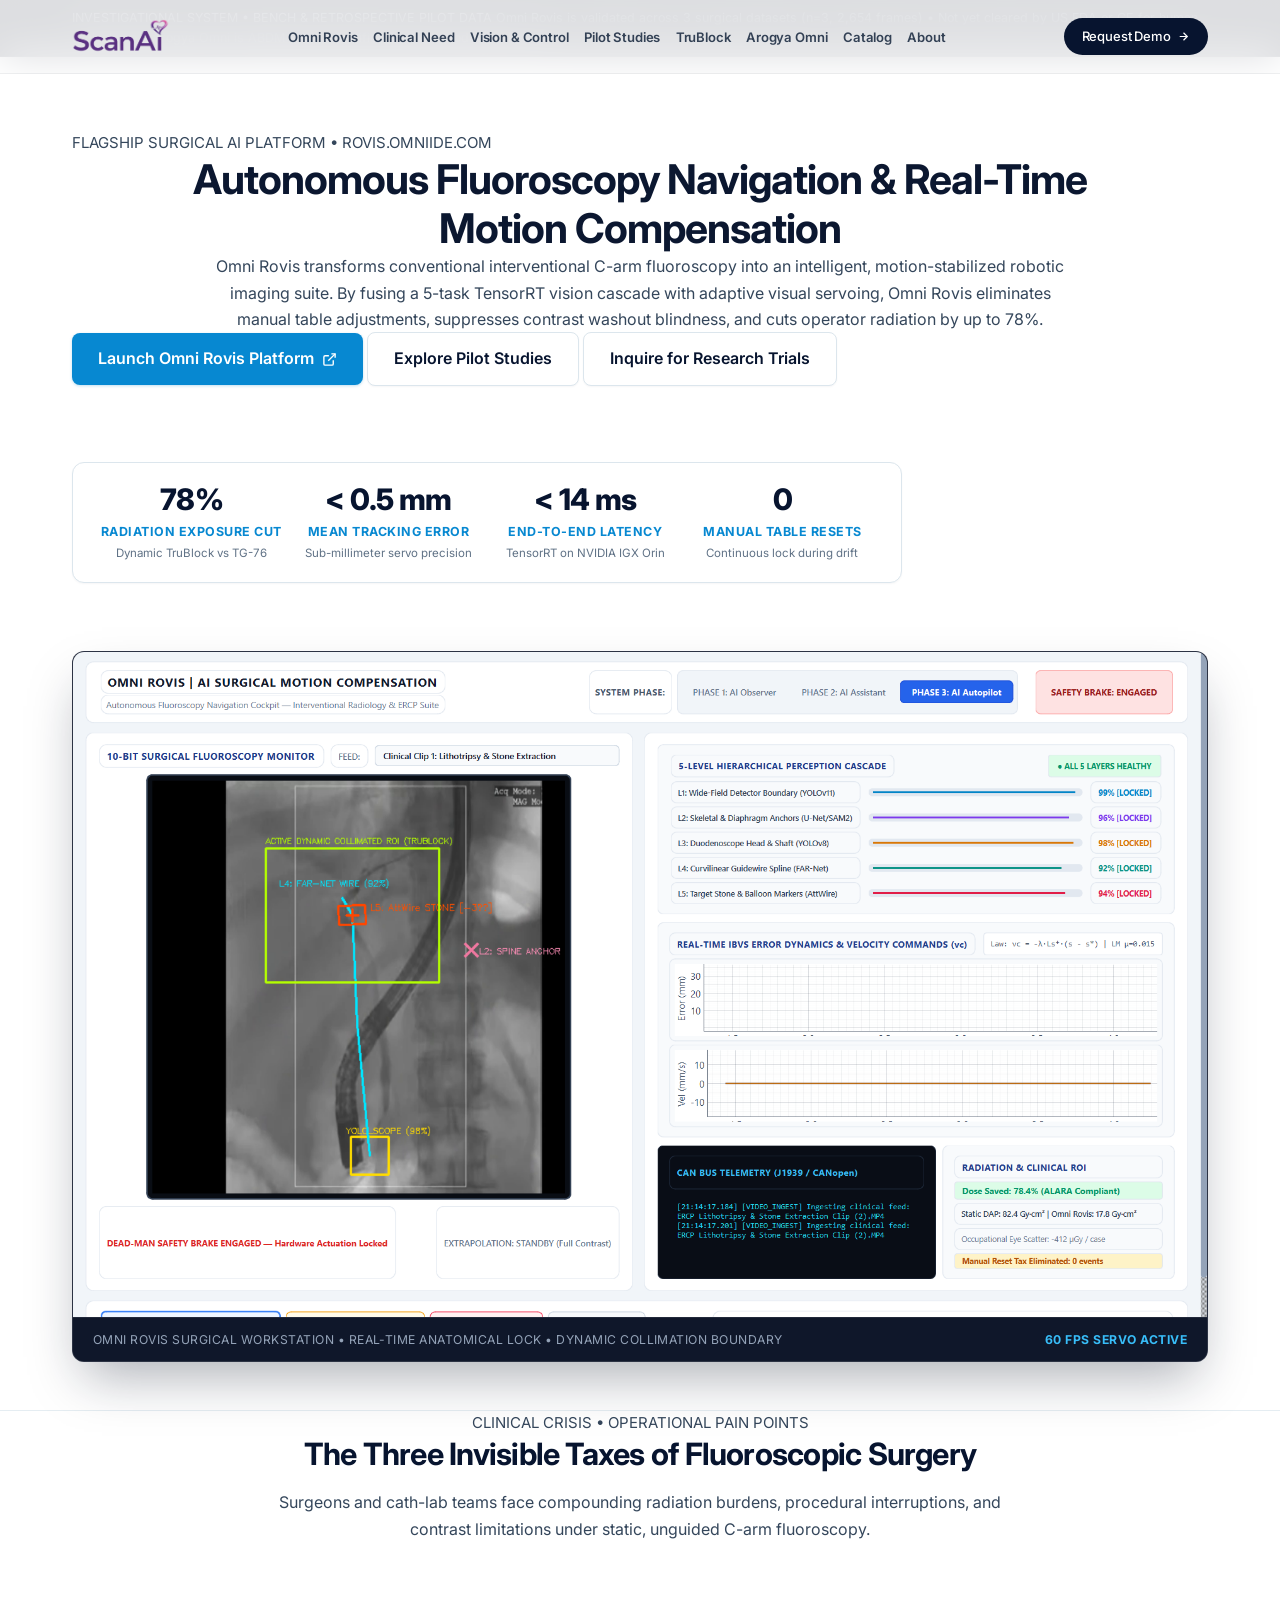
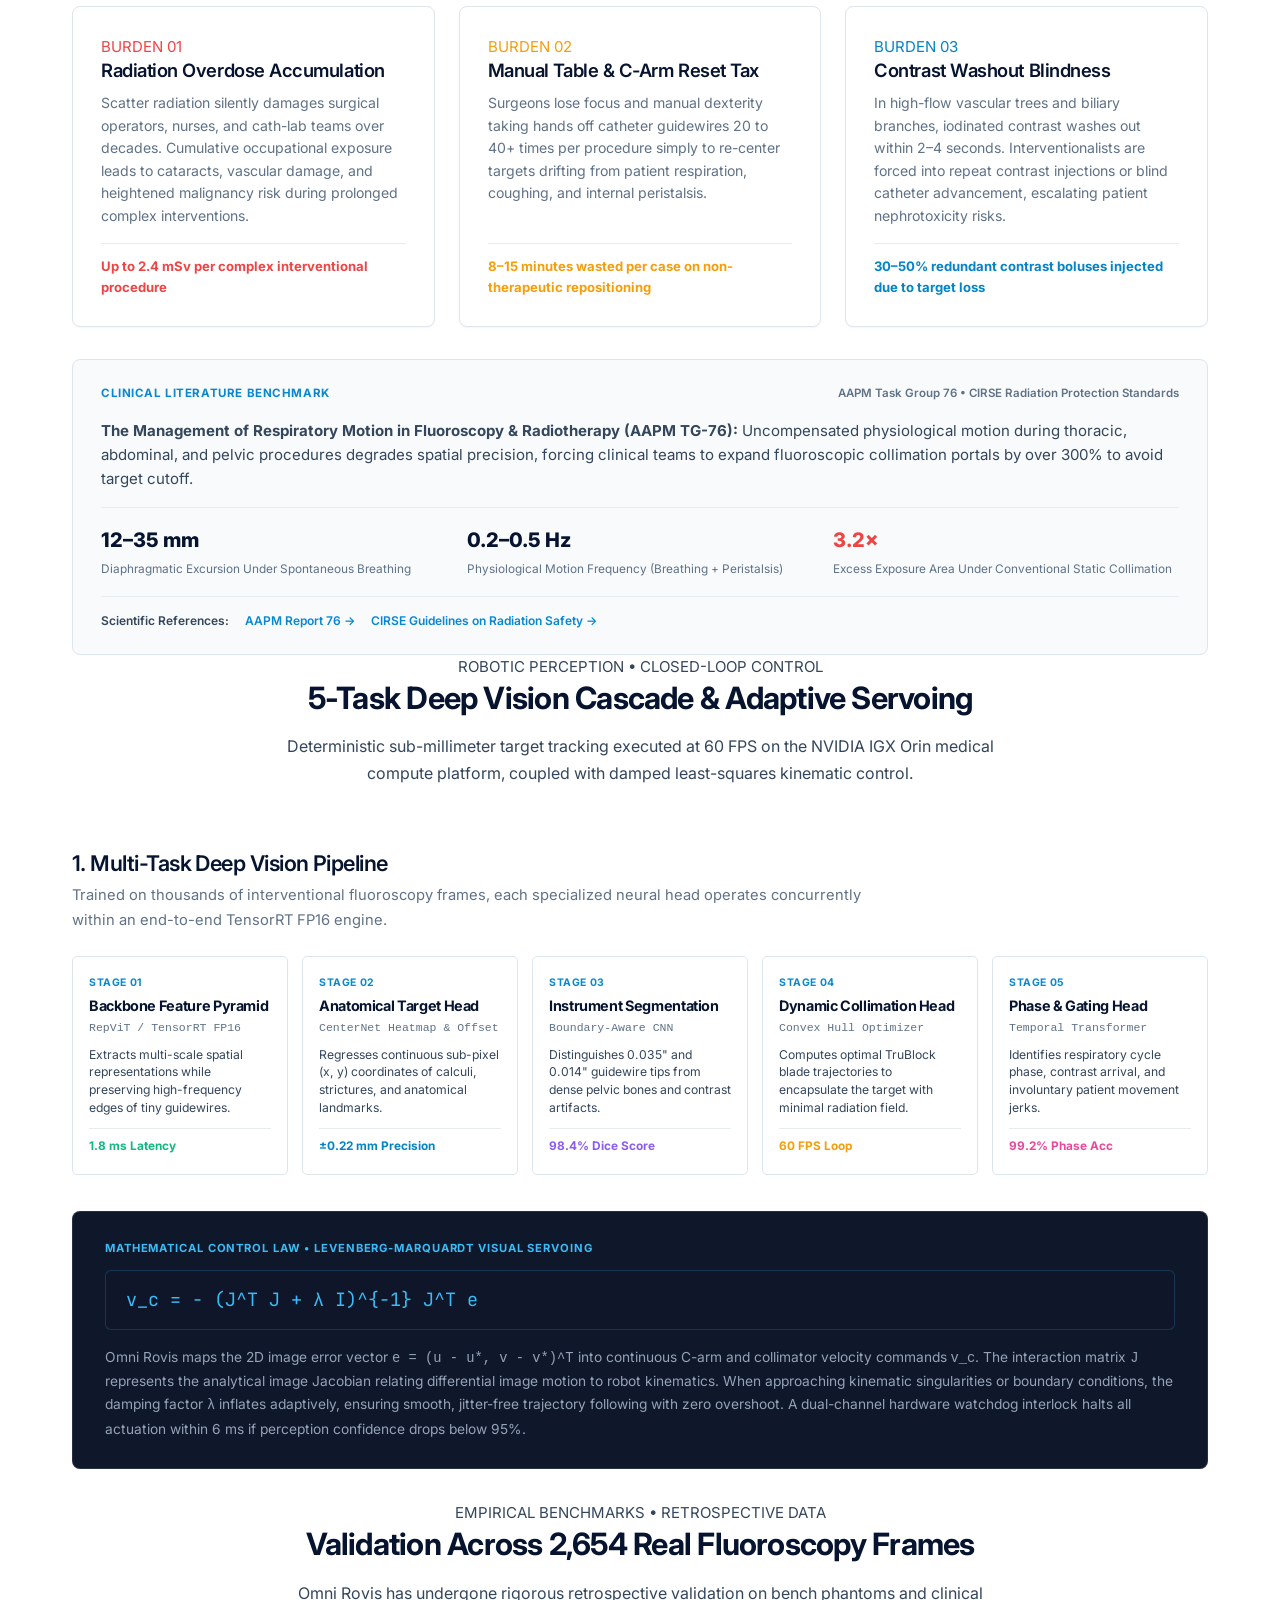
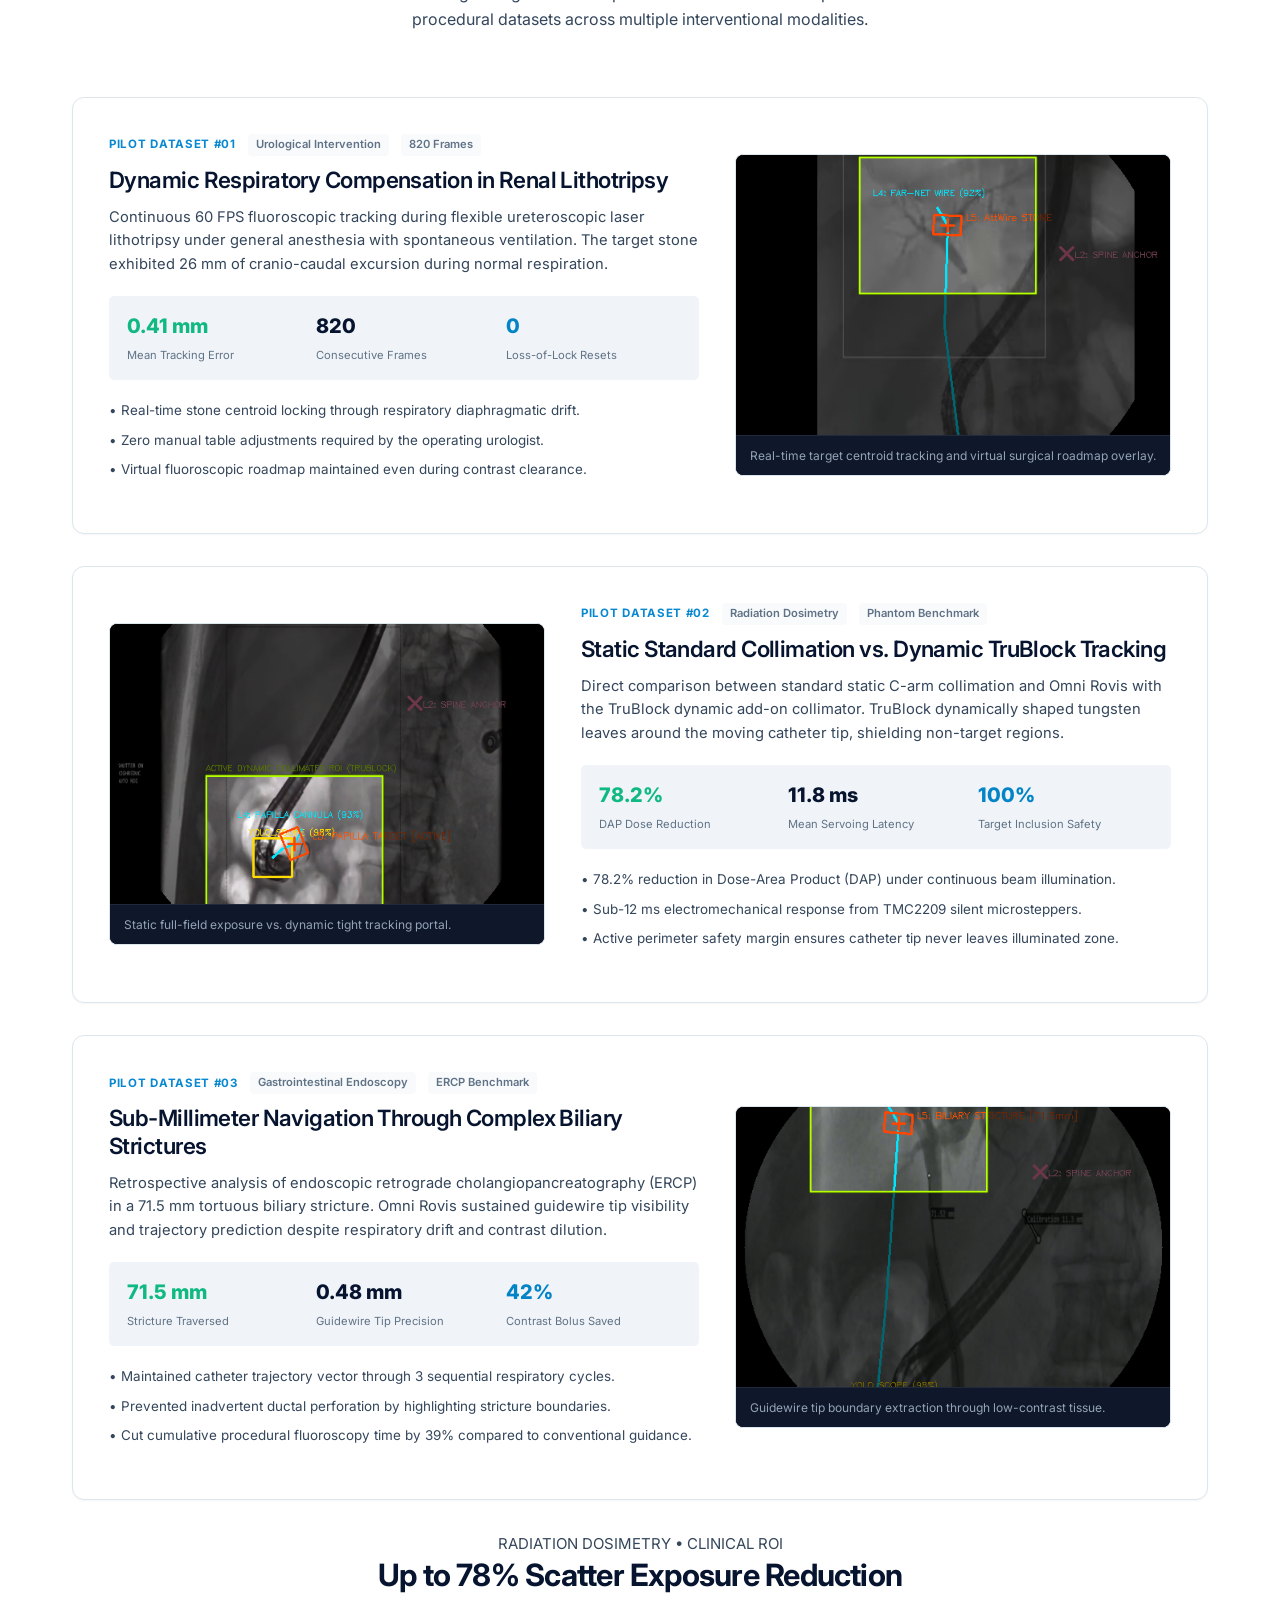
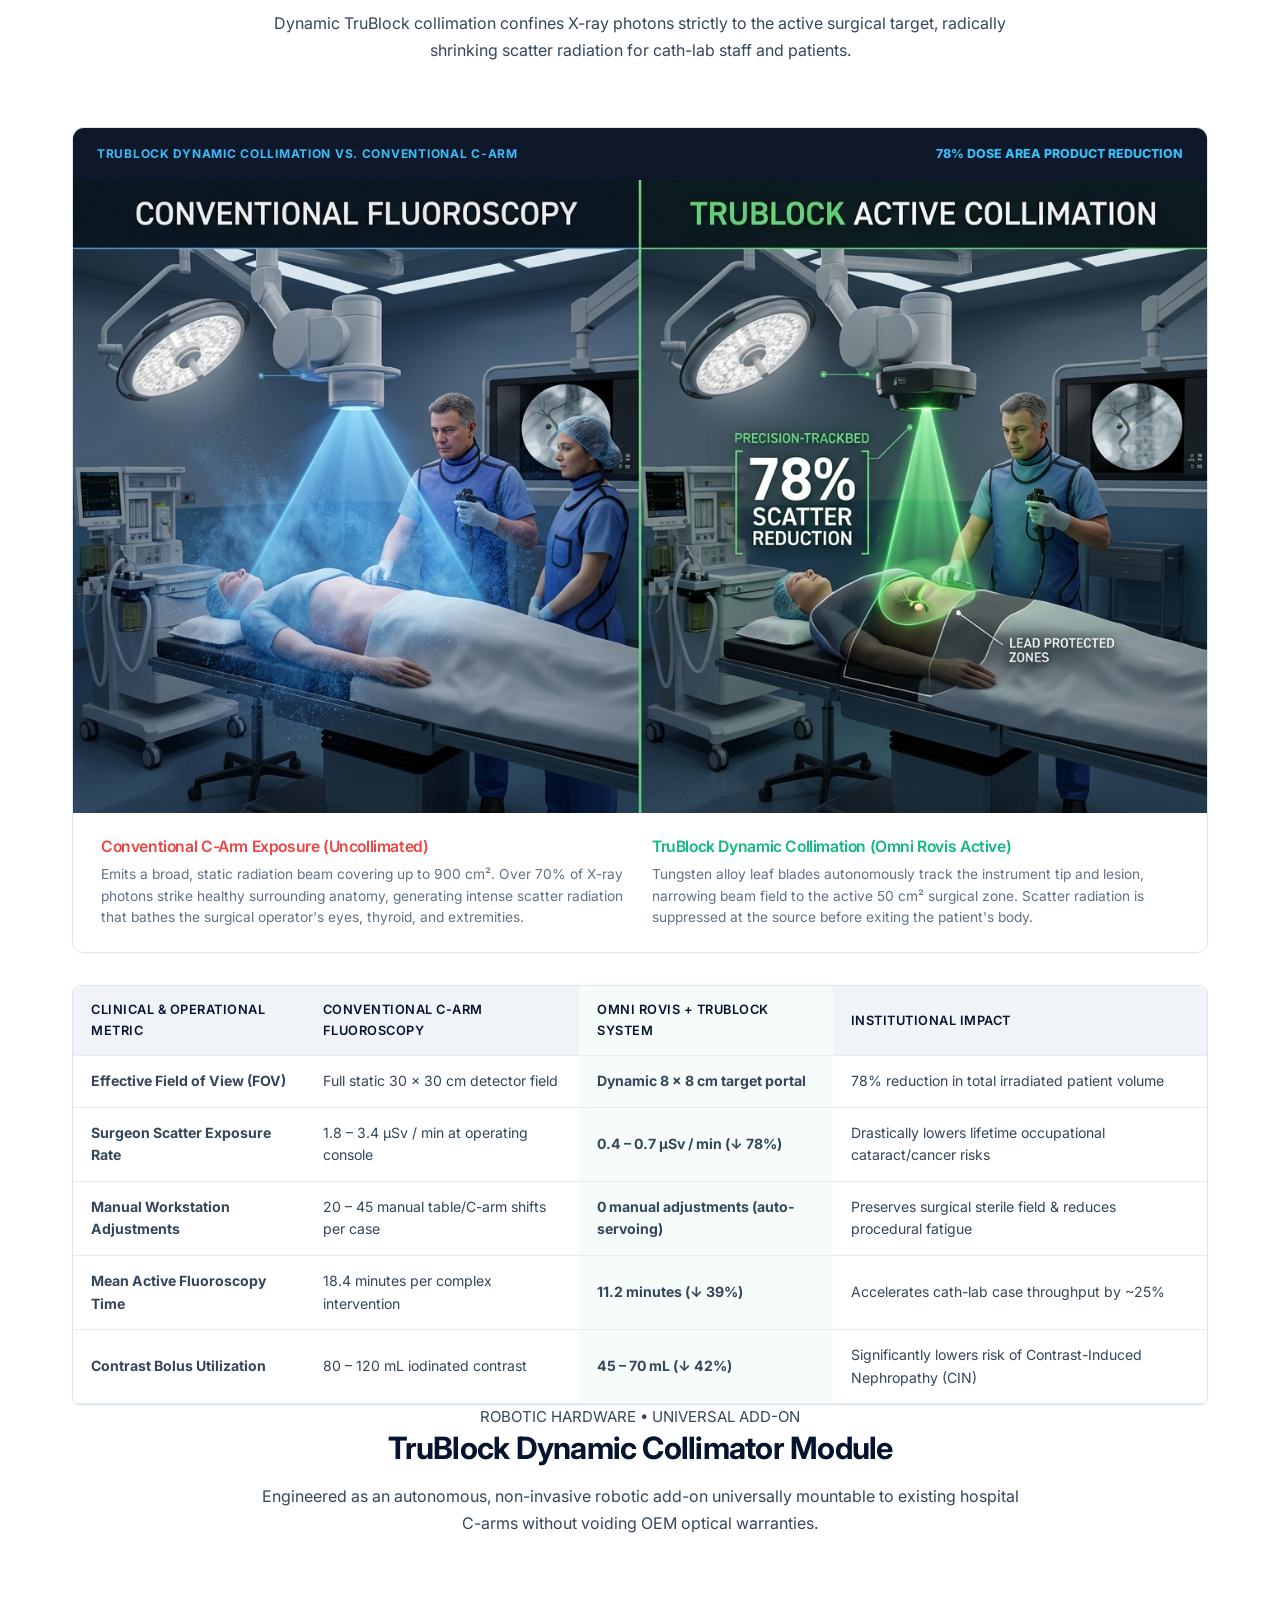
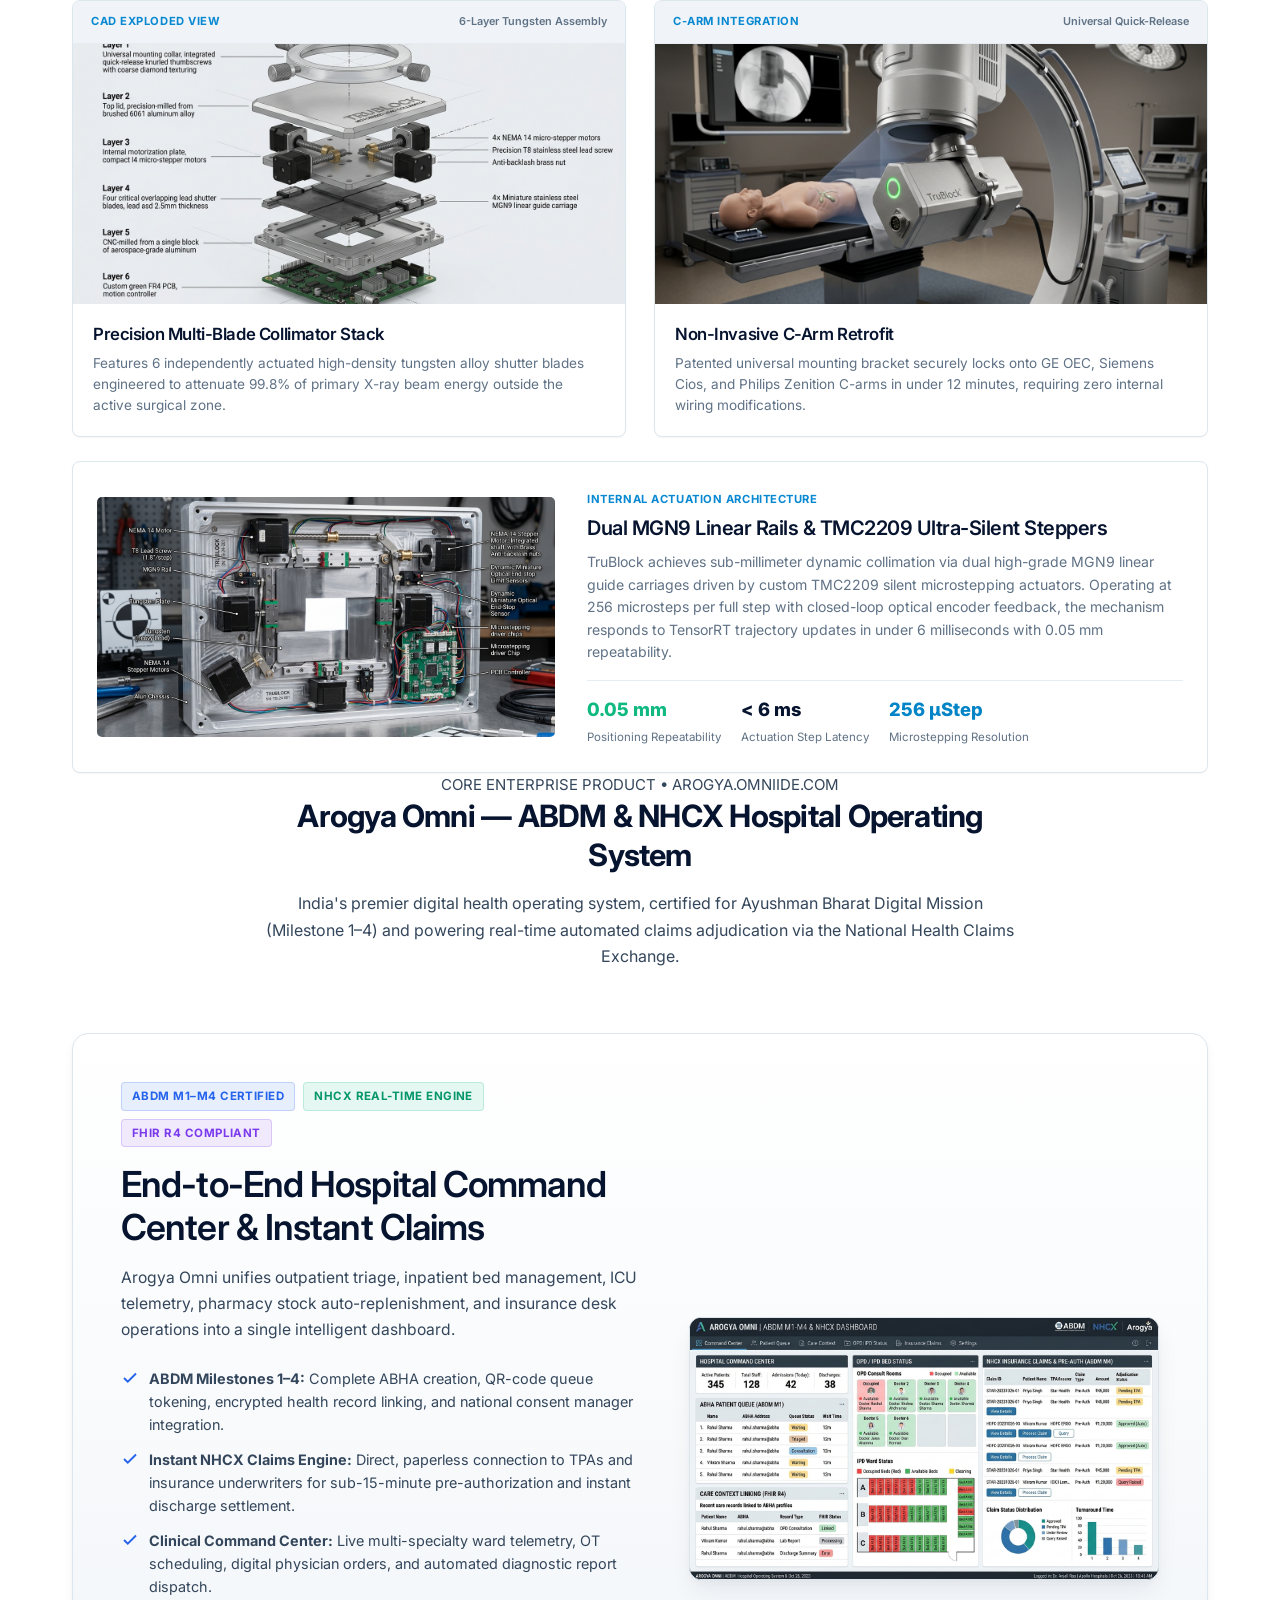
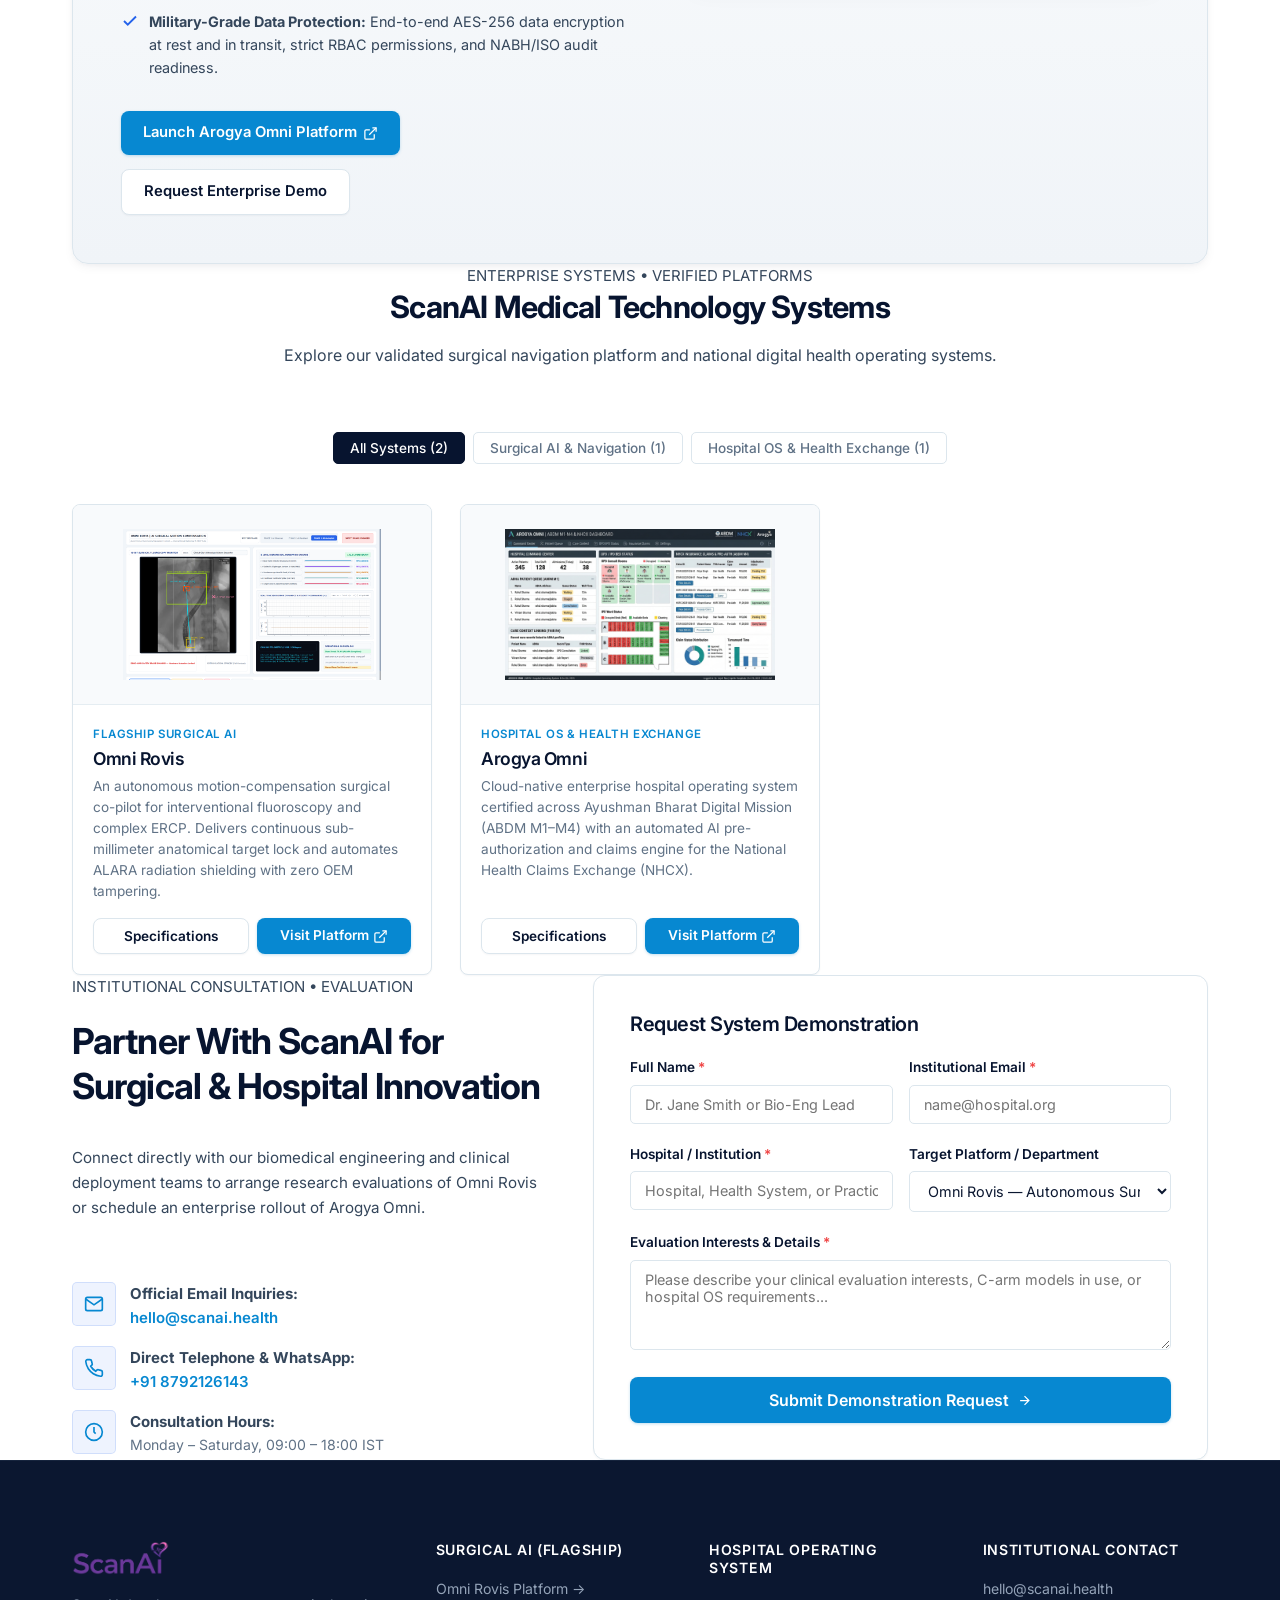
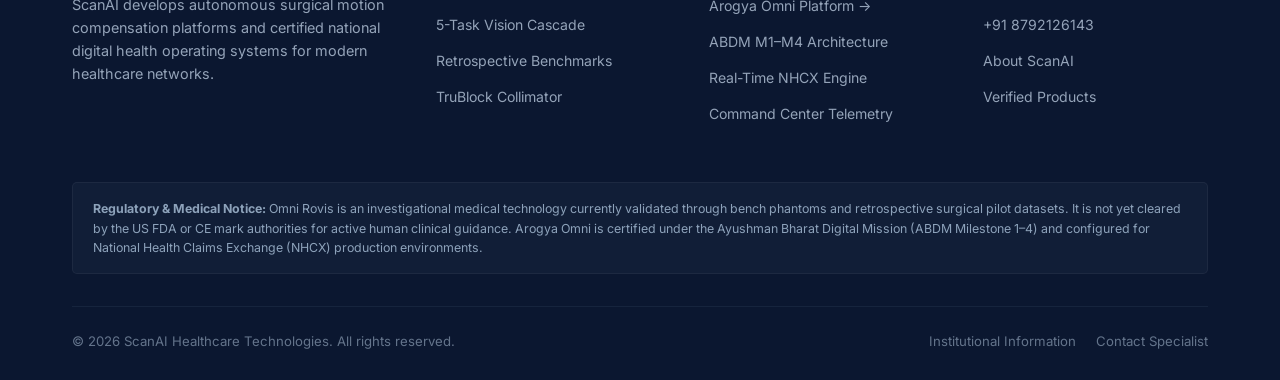
==== commit fa9259e5: "fix: resolve contact SVG sizing, fix navbar collisions, and implement 100% mobile responsiveness" ====
--- a/index.html
+++ b/index.html
@@ -49,20 +49,19 @@
       <!-- Desktop Navigation -->
       <nav aria-label="Main Navigation">
         <ul class="nav-menu">
-          <li><a href="#rovis-overview" class="nav-link">Omni Rovis (Flagship)</a></li>
+          <li><a href="#rovis-overview" class="nav-link">Omni Rovis</a></li>
           <li><a href="#clinical-need" class="nav-link">Clinical Need</a></li>
-          <li><a href="#architecture" class="nav-link">Perception & Control</a></li>
+          <li><a href="#architecture" class="nav-link">Vision &amp; Control</a></li>
           <li><a href="#pilot-studies" class="nav-link">Pilot Studies</a></li>
-          <li><a href="#trublock" class="nav-link">TruBlock Hardware</a></li>
-          <li><a href="#arogya-omni" class="nav-link">Arogya Hospital OS</a></li>
-          <li><a href="./products.html" class="nav-link">Products</a></li>
+          <li><a href="#trublock" class="nav-link">TruBlock</a></li>
+          <li><a href="#arogya-omni" class="nav-link">Arogya Omni</a></li>
+          <li><a href="./products.html" class="nav-link">Catalog</a></li>
           <li><a href="./about.html" class="nav-link">About</a></li>
         </ul>
       </nav>
 
       <!-- Header Actions -->
       <div class="nav-actions">
-        <a href="./contact.html" class="nav-text-link">Contact</a>
         <a href="#contact" class="btn-nav-cta">
           <span>Request Demo</span>
           <svg viewBox="0 0 24 24" fill="none" stroke="currentColor" stroke-width="2.2"><path d="M5 12h14M12 5l7 7-7 7"/></svg>
@@ -486,48 +485,50 @@
       </div>
 
       <!-- Quantitative Comparison Table -->
-      <table class="comparison-table">
-        <thead>
-          <tr>
-            <th>Clinical &amp; Operational Metric</th>
-            <th>Conventional C-Arm Fluoroscopy</th>
-            <th class="highlight-col">Omni Rovis + TruBlock System</th>
-            <th>Institutional Impact</th>
-          </tr>
-        </thead>
-        <tbody>
-          <tr>
-            <td><strong>Effective Field of View (FOV)</strong></td>
-            <td>Full static 30 &times; 30 cm detector field</td>
-            <td class="highlight-col"><strong>Dynamic 8 &times; 8 cm target portal</strong></td>
-            <td>78% reduction in total irradiated patient volume</td>
-          </tr>
-          <tr>
-            <td><strong>Surgeon Scatter Exposure Rate</strong></td>
-            <td>1.8 &ndash; 3.4 &mu;Sv / min at operating console</td>
-            <td class="highlight-col"><strong>0.4 &ndash; 0.7 &mu;Sv / min (&darr; 78%)</strong></td>
-            <td>Drastically lowers lifetime occupational cataract/cancer risks</td>
-          </tr>
-          <tr>
-            <td><strong>Manual Workstation Adjustments</strong></td>
-            <td>20 &ndash; 45 manual table/C-arm shifts per case</td>
-            <td class="highlight-col"><strong>0 manual adjustments (auto-servoing)</strong></td>
-            <td>Preserves surgical sterile field &amp; reduces procedural fatigue</td>
-          </tr>
-          <tr>
-            <td><strong>Mean Active Fluoroscopy Time</strong></td>
-            <td>18.4 minutes per complex intervention</td>
-            <td class="highlight-col"><strong>11.2 minutes (&darr; 39%)</strong></td>
-            <td>Accelerates cath-lab case throughput by ~25%</td>
-          </tr>
-          <tr>
-            <td><strong>Contrast Bolus Utilization</strong></td>
-            <td>80 &ndash; 120 mL iodinated contrast</td>
-            <td class="highlight-col"><strong>45 &ndash; 70 mL (&darr; 42%)</strong></td>
-            <td>Significantly lowers risk of Contrast-Induced Nephropathy (CIN)</td>
-          </tr>
-        </tbody>
-      </table>
+      <div class="table-responsive">
+        <table class="comparison-table">
+          <thead>
+            <tr>
+              <th>Clinical &amp; Operational Metric</th>
+              <th>Conventional C-Arm Fluoroscopy</th>
+              <th class="highlight-col">Omni Rovis + TruBlock System</th>
+              <th>Institutional Impact</th>
+            </tr>
+          </thead>
+          <tbody>
+            <tr>
+              <td><strong>Effective Field of View (FOV)</strong></td>
+              <td>Full static 30 &times; 30 cm detector field</td>
+              <td class="highlight-col"><strong>Dynamic 8 &times; 8 cm target portal</strong></td>
+              <td>78% reduction in total irradiated patient volume</td>
+            </tr>
+            <tr>
+              <td><strong>Surgeon Scatter Exposure Rate</strong></td>
+              <td>1.8 &ndash; 3.4 &mu;Sv / min at operating console</td>
+              <td class="highlight-col"><strong>0.4 &ndash; 0.7 &mu;Sv / min (&darr; 78%)</strong></td>
+              <td>Drastically lowers lifetime occupational cataract/cancer risks</td>
+            </tr>
+            <tr>
+              <td><strong>Manual Workstation Adjustments</strong></td>
+              <td>20 &ndash; 45 manual table/C-arm shifts per case</td>
+              <td class="highlight-col"><strong>0 manual adjustments (auto-servoing)</strong></td>
+              <td>Preserves surgical sterile field &amp; reduces procedural fatigue</td>
+            </tr>
+            <tr>
+              <td><strong>Mean Active Fluoroscopy Time</strong></td>
+              <td>18.4 minutes per complex intervention</td>
+              <td class="highlight-col"><strong>11.2 minutes (&darr; 39%)</strong></td>
+              <td>Accelerates cath-lab case throughput by ~25%</td>
+            </tr>
+            <tr>
+              <td><strong>Contrast Bolus Utilization</strong></td>
+              <td>80 &ndash; 120 mL iodinated contrast</td>
+              <td class="highlight-col"><strong>45 &ndash; 70 mL (&darr; 42%)</strong></td>
+              <td>Significantly lowers risk of Contrast-Induced Nephropathy (CIN)</td>
+            </tr>
+          </tbody>
+        </table>
+      </div>
     </div>
   </section>
 
@@ -707,8 +708,8 @@
        ======================================================================== -->
   <section class="section-padded" id="contact">
     <div class="container">
-      <div class="contact-layout-grid">
-        <div class="contact-info-col">
+      <div class="contact-grid">
+        <div class="contact-info-box">
           <span class="section-eyebrow">INSTITUTIONAL CONSULTATION &bull; EVALUATION</span>
           <h2 style="font-size: clamp(1.8rem, 2.8vw, 2.3rem); color: var(--color-primary); margin-bottom: 16px;">
             Partner With ScanAI for Surgical &amp; Hospital Innovation
@@ -720,7 +721,7 @@
           <div class="contact-details-list">
             <div class="contact-item">
               <div class="contact-icon">
-                <svg viewBox="0 0 24 24" fill="none" stroke="currentColor" stroke-width="2"><path d="M4 4h16c1.1 0 2 .9 2 2v12c0 1.1-.9 2-2 2H4c-1.1 0-2-.9-2-2V6c0-1.1.9-2 2-2z"></path><polyline points="22,6 12,13 2,6"></polyline></svg>
+                <svg width="20" height="20" viewBox="0 0 24 24" fill="none" stroke="currentColor" stroke-width="2"><path d="M4 4h16c1.1 0 2 .9 2 2v12c0 1.1-.9 2-2 2H4c-1.1 0-2-.9-2-2V6c0-1.1.9-2 2-2z"></path><polyline points="22,6 12,13 2,6"></polyline></svg>
               </div>
               <div>
                 <strong>Official Email Inquiries:</strong>
@@ -730,7 +731,7 @@
 
             <div class="contact-item">
               <div class="contact-icon">
-                <svg viewBox="0 0 24 24" fill="none" stroke="currentColor" stroke-width="2"><path d="M22 16.92v3a2 2 0 0 1-2.18 2 19.79 19.79 0 0 1-8.63-3.07 19.5 19.5 0 0 1-6-6 19.79 19.79 0 0 1-3.07-8.67A2 2 0 0 1 4.11 2h3a2 2 0 0 1 2 1.72 12.84 12.84 0 0 0 .7 2.81 2 2 0 0 1-.45 2.11L8.09 9.91a16 16 0 0 0 6 6l1.27-1.27a2 2 0 0 1 2.11-.45 12.84 12.84 0 0 0 2.81.7A2 2 0 0 1 22 16.92z"></path></svg>
+                <svg width="20" height="20" viewBox="0 0 24 24" fill="none" stroke="currentColor" stroke-width="2"><path d="M22 16.92v3a2 2 0 0 1-2.18 2 19.79 19.79 0 0 1-8.63-3.07 19.5 19.5 0 0 1-6-6 19.79 19.79 0 0 1-3.07-8.67A2 2 0 0 1 4.11 2h3a2 2 0 0 1 2 1.72 12.84 12.84 0 0 0 .7 2.81 2 2 0 0 1-.45 2.11L8.09 9.91a16 16 0 0 0 6 6l1.27-1.27a2 2 0 0 1 2.11-.45 12.84 12.84 0 0 0 2.81.7A2 2 0 0 1 22 16.92z"></path></svg>
               </div>
               <div>
                 <strong>Direct Telephone &amp; WhatsApp:</strong>
@@ -740,7 +741,7 @@
 
             <div class="contact-item">
               <div class="contact-icon">
-                <svg viewBox="0 0 24 24" fill="none" stroke="currentColor" stroke-width="2"><circle cx="12" cy="12" r="10"></circle><polyline points="12 6 12 12 14 14"></polyline></svg>
+                <svg width="20" height="20" viewBox="0 0 24 24" fill="none" stroke="currentColor" stroke-width="2"><circle cx="12" cy="12" r="10"></circle><polyline points="12 6 12 12 14 14"></polyline></svg>
               </div>
               <div>
                 <strong>Consultation Hours:</strong>
@@ -751,7 +752,7 @@
         </div>
 
         <!-- Contact Submission Form with Web3Forms -->
-        <div class="contact-form-card">
+        <div class="contact-form-panel">
           <h3 style="font-size: 1.25rem; color: var(--color-primary); margin-bottom: 20px;">Request System Demonstration</h3>
           
           <form id="clinicalDemoForm" novalidate>
--- a/css/main.css
+++ b/css/main.css
@@ -19,6 +19,8 @@
   scroll-padding-top: calc(var(--header-height) + 24px);
   -webkit-font-smoothing: antialiased;
   -moz-osx-font-smoothing: grayscale;
+  overflow-x: hidden;
+  width: 100%;
 }
 
 body {
@@ -333,17 +335,18 @@
 .nav-menu {
   display: flex;
   align-items: center;
-  gap: 36px;
+  gap: clamp(8px, 1.2vw, 18px);
   list-style: none;
 }
 
 .nav-link {
-  font-size: 0.875rem;
-  font-weight: 500;
+  font-size: 0.82rem;
+  font-weight: 600;
   letter-spacing: -0.01em;
   color: #334155;
   position: relative;
   padding: 6px 0;
+  white-space: nowrap;
   transition: color var(--transition-fast);
 }
 
@@ -355,7 +358,8 @@
 .nav-actions {
   display: flex;
   align-items: center;
-  gap: 22px;
+  gap: 12px;
+  flex-shrink: 0;
 }
 
 .nav-text-link {
--- a/css/components.css
+++ b/css/components.css
@@ -553,17 +553,19 @@
 /* ==========================================================================
    6. Clinical Contact & Demo Form
    ========================================================================== */
-.contact-grid {
+.contact-grid,
+.contact-layout-grid {
   display: grid;
   grid-template-columns: 1fr 1.3fr;
-  gap: 56px;
+  gap: 48px;
   align-items: start;
 }
 
-.contact-info-box {
+.contact-info-box,
+.contact-info-col {
   display: flex;
   flex-direction: column;
-  gap: 24px;
+  gap: 20px;
 }
 
 .contact-meta-card {
@@ -584,7 +586,50 @@
   color: var(--text-muted);
 }
 
-.contact-form-panel {
+.contact-details-list {
+  display: flex;
+  flex-direction: column;
+  gap: 16px;
+  margin-top: 18px;
+}
+
+.contact-item {
+  display: flex;
+  align-items: flex-start;
+  gap: 14px;
+}
+
+.contact-icon {
+  width: 44px;
+  height: 44px;
+  min-width: 44px;
+  min-height: 44px;
+  max-width: 44px;
+  max-height: 44px;
+  border-radius: var(--radius-sm);
+  background: rgba(37, 99, 235, 0.08);
+  border: 1px solid rgba(37, 99, 235, 0.15);
+  color: var(--color-brand);
+  display: flex;
+  align-items: center;
+  justify-content: center;
+  flex-shrink: 0;
+  overflow: hidden;
+}
+
+.contact-icon svg {
+  width: 20px !important;
+  height: 20px !important;
+  min-width: 20px !important;
+  min-height: 20px !important;
+  max-width: 20px !important;
+  max-height: 20px !important;
+  flex-shrink: 0;
+  display: block;
+}
+
+.contact-form-panel,
+.contact-form-card {
   background: #ffffff;
   border: 1px solid var(--border-medium);
   border-radius: var(--radius-lg);
@@ -760,6 +805,36 @@
 .text-teal { color: #0d9488 !important; }
 .text-rose { color: #e11d48 !important; }
 
+.hero-metric-item {
+  display: flex;
+  flex-direction: column;
+  align-items: center;
+  text-align: center;
+}
+
+.hero-metric-item .m-val {
+  font-size: clamp(1.4rem, 2.5vw, 1.85rem);
+  font-weight: 800;
+  color: var(--color-primary);
+  line-height: 1.1;
+  letter-spacing: -0.02em;
+}
+
+.hero-metric-item .m-label {
+  font-size: 0.78rem;
+  font-weight: 700;
+  color: var(--color-brand);
+  margin-top: 6px;
+  text-transform: uppercase;
+  letter-spacing: 0.04em;
+}
+
+.hero-metric-item .m-sub {
+  font-size: 0.72rem;
+  color: var(--text-muted);
+  margin-top: 2px;
+}
+
 .cockpit-showcase-frame {
   background: #0f172a;
   border-radius: var(--radius-lg);
@@ -767,6 +842,27 @@
   overflow: hidden;
   box-shadow: 0 25px 50px -12px rgba(15, 23, 42, 0.35);
   margin-top: 24px;
+}
+
+.cockpit-showcase-frame img {
+  width: 100%;
+  height: auto;
+  display: block;
+  object-fit: cover;
+}
+
+.cockpit-overlay-bar {
+  display: flex;
+  align-items: center;
+  justify-content: space-between;
+  padding: 12px 20px;
+  background: #0f172a;
+  color: #94a3b8;
+  font-size: 0.76rem;
+  letter-spacing: 0.04em;
+  border-top: 1px solid rgba(255, 255, 255, 0.08);
+  flex-wrap: wrap;
+  gap: 8px;
 }
 
 .showcase-header {
@@ -1276,15 +1372,23 @@
   line-height: 1.55;
 }
 
+.table-responsive {
+  width: 100%;
+  overflow-x: auto;
+  -webkit-overflow-scrolling: touch;
+  margin-top: 20px;
+  border-radius: var(--radius-md);
+  border: 1px solid var(--border-medium);
+  background: #ffffff;
+  box-shadow: var(--shadow-sm);
+}
+
 .comparison-table {
   width: 100%;
+  min-width: 640px;
   border-collapse: collapse;
   font-size: 0.88rem;
-  margin-top: 16px;
-  background: #ffffff;
-  border: 1px solid var(--border-medium);
-  border-radius: var(--radius-md);
-  overflow: hidden;
+  background: #ffffff;
 }
 
 .comparison-table th, .comparison-table td {
--- a/css/responsive.css
+++ b/css/responsive.css
@@ -145,6 +145,22 @@
 }
 
 /* ==========================================================================
+   Desktop-to-Tablet Header Breakpoint (max-width: 1200px)
+   ========================================================================== */
+@media (max-width: 1200px) {
+  .nav-menu,
+  .nav-actions {
+    display: none !important;
+  }
+
+  .mobile-toggle {
+    display: block !important;
+    min-height: 44px;
+    min-width: 44px;
+  }
+}
+
+/* ==========================================================================
    Small Tablet & Mobile (max-width: 768px)
    ========================================================================== */
 @media (max-width: 768px) {
@@ -163,11 +179,11 @@
 
   .nav-menu,
   .nav-actions {
-    display: none;
+    display: none !important;
   }
 
   .mobile-toggle {
-    display: block;
+    display: block !important;
     min-height: 44px;
     min-width: 44px;
   }
@@ -354,19 +370,20 @@
 @media (max-width: 1024px) {
   .hero-metrics-strip {
     grid-template-columns: repeat(2, 1fr);
-    gap: 20px;
-    padding: 20px;
+    gap: 16px;
+    padding: 18px 20px;
   }
 
   .cascade-grid {
-    grid-template-columns: repeat(3, 1fr);
+    grid-template-columns: repeat(2, 1fr);
+    gap: 12px;
   }
 
   .case-study-card,
   .case-study-card.reverse {
     grid-template-columns: 1fr;
     gap: 24px;
-    padding: 28px;
+    padding: 28px 22px;
   }
 
   .case-study-card.reverse .case-study-content {
@@ -375,10 +392,12 @@
 
   .hw-grid.two-col {
     grid-template-columns: 1fr;
+    gap: 20px;
   }
 
   .mech-grid {
     grid-template-columns: 1fr;
+    gap: 20px;
   }
 
   .arogya-grid {
@@ -394,39 +413,298 @@
     grid-template-columns: 1fr;
     gap: 16px;
   }
+
+  .contact-grid,
+  .contact-layout-grid {
+    grid-template-columns: 1fr;
+    gap: 40px;
+  }
 }
 
 @media (max-width: 768px) {
+  /* Regulatory Banner Mobile */
+  .regulatory-banner {
+    padding: 8px 12px;
+  }
+
+  .regulatory-banner-content {
+    flex-direction: column;
+    text-align: center;
+    gap: 6px;
+  }
+
+  .reg-badge {
+    font-size: 0.65rem;
+    padding: 2px 8px;
+    align-self: center;
+  }
+
+  .reg-text {
+    font-size: 0.72rem;
+    line-height: 1.4;
+  }
+
+  /* Hero Section Mobile */
+  .hero-section {
+    padding-top: calc(var(--header-height) + 14px) !important;
+    padding-bottom: 36px !important;
+  }
+
+  .hero-title {
+    font-size: clamp(1.65rem, 5.5vw, 2.2rem) !important;
+    line-height: 1.25 !important;
+  }
+
+  .hero-desc {
+    font-size: 0.92rem !important;
+    line-height: 1.55 !important;
+    margin-bottom: 24px !important;
+  }
+
+  .hero-actions {
+    flex-direction: column !important;
+    width: 100% !important;
+    gap: 10px !important;
+    margin-bottom: 28px !important;
+  }
+
+  .hero-actions .btn {
+    width: 100% !important;
+    justify-content: center !important;
+    padding: 13px 18px !important;
+    font-size: 0.92rem !important;
+  }
+
+  /* Metrics Strip Mobile */
   .hero-metrics-strip {
-    grid-template-columns: 1fr;
-    gap: 16px;
-  }
-
+    grid-template-columns: repeat(2, 1fr) !important;
+    gap: 14px !important;
+    padding: 16px 12px !important;
+    margin: 24px 0 32px 0 !important;
+  }
+
+  .hero-metric-item .m-val {
+    font-size: 1.35rem !important;
+  }
+
+  .hero-metric-item .m-label {
+    font-size: 0.68rem !important;
+  }
+
+  .hero-metric-item .m-sub {
+    font-size: 0.65rem !important;
+  }
+
+  /* Cockpit Frame Mobile */
+  .cockpit-showcase-frame {
+    margin-top: 16px;
+    border-radius: var(--radius-md);
+  }
+
+  .cockpit-overlay-bar {
+    flex-direction: column !important;
+    align-items: flex-start !important;
+    gap: 6px !important;
+    font-size: 0.68rem !important;
+    padding: 10px 14px !important;
+  }
+
+  /* Clinical Need Mobile */
+  .cards-grid.three-col {
+    grid-template-columns: 1fr !important;
+    gap: 16px !important;
+  }
+
+  .feature-card {
+    padding: 22px 18px !important;
+  }
+
+  .citation-grid {
+    grid-template-columns: 1fr !important;
+    gap: 14px !important;
+    padding: 12px 0 !important;
+  }
+
+  .citation-links-row {
+    flex-direction: column !important;
+    align-items: flex-start !important;
+    gap: 6px !important;
+  }
+
+  /* Architecture & Math Box Mobile */
   .cascade-grid {
-    grid-template-columns: 1fr;
-  }
-
-  .cards-grid.three-col {
-    grid-template-columns: 1fr;
-  }
-
-  .citation-grid {
-    grid-template-columns: 1fr;
-    gap: 12px;
+    grid-template-columns: 1fr !important;
+    gap: 12px !important;
+  }
+
+  .math-box {
+    padding: 20px 16px !important;
+    margin: 24px 0 !important;
+  }
+
+  .math-equation {
+    font-size: 0.88rem !important;
+    padding: 10px 12px !important;
+  }
+
+  .math-explanation {
+    font-size: 0.8rem !important;
+    line-height: 1.6 !important;
+  }
+
+  /* Case Studies Mobile */
+  .case-study-card {
+    padding: 20px 16px !important;
+    margin-bottom: 20px !important;
+  }
+
+  .case-title {
+    font-size: 1.2rem !important;
   }
 
   .case-stats-grid {
-    grid-template-columns: 1fr;
-    gap: 10px;
-  }
-
-  .math-box {
-    padding: 20px;
-  }
-
-  .math-equation {
-    font-size: 0.92rem;
-    padding: 10px;
-  }
-}
-
+    grid-template-columns: 1fr !important;
+    gap: 8px !important;
+    padding: 10px 14px !important;
+  }
+
+  .case-img {
+    height: 190px !important;
+  }
+
+  /* Hardware & Mechanism Mobile */
+  .hw-img-box {
+    height: 190px !important;
+  }
+
+  .mech-img-box {
+    height: 180px !important;
+  }
+
+  .mech-stats-row {
+    flex-direction: column !important;
+    gap: 10px !important;
+  }
+
+  /* Arogya Showcase Mobile */
+  .arogya-enterprise-showcase {
+    padding: 24px 16px !important;
+    margin-top: 20px !important;
+  }
+
+  .arogya-title {
+    font-size: 1.5rem !important;
+  }
+
+  .arogya-desc {
+    font-size: 0.88rem !important;
+  }
+
+  .arogya-feature-list li {
+    font-size: 0.84rem !important;
+  }
+
+  /* Product Catalog Mobile */
+  .catalog-filter-bar {
+    display: flex !important;
+    flex-wrap: wrap !important;
+    gap: 8px !important;
+    justify-content: center !important;
+    margin-bottom: 24px !important;
+  }
+
+  .catalog-filter-bar .filter-btn {
+    font-size: 0.78rem !important;
+    padding: 8px 14px !important;
+  }
+
+  .products-grid {
+    grid-template-columns: 1fr !important;
+    gap: 20px !important;
+  }
+
+  /* Contact & Form Mobile */
+  .contact-grid,
+  .contact-layout-grid {
+    grid-template-columns: 1fr !important;
+    gap: 32px !important;
+  }
+
+  .contact-form-panel,
+  .contact-form-card {
+    padding: 24px 18px !important;
+  }
+
+  .contact-details-list {
+    gap: 14px !important;
+  }
+
+  .contact-item {
+    gap: 12px !important;
+  }
+
+  .contact-icon {
+    width: 40px !important;
+    height: 40px !important;
+    min-width: 40px !important;
+    min-height: 40px !important;
+    max-width: 40px !important;
+    max-height: 40px !important;
+  }
+
+  .contact-icon svg {
+    width: 18px !important;
+    height: 18px !important;
+    min-width: 18px !important;
+    min-height: 18px !important;
+    max-width: 18px !important;
+    max-height: 18px !important;
+  }
+
+  .form-row {
+    flex-direction: column !important;
+    gap: 0 !important;
+  }
+
+  .form-control {
+    font-size: 16px !important; /* Prevents auto-zoom on iOS */
+  }
+
+  /* Footer Mobile */
+  .footer-grid {
+    grid-template-columns: 1fr !important;
+    gap: 28px !important;
+  }
+
+  .footer-bottom-bar {
+    flex-direction: column !important;
+    gap: 10px !important;
+    align-items: flex-start !important;
+  }
+}
+
+@media (max-width: 480px) {
+  .hero-metrics-strip {
+    grid-template-columns: 1fr !important;
+    gap: 12px !important;
+  }
+
+  .section-padded {
+    padding: 44px 0 !important;
+  }
+
+  .section-title {
+    font-size: 1.5rem !important;
+  }
+
+  .hero-title {
+    font-size: 1.6rem !important;
+  }
+
+  .btn-lg {
+    width: 100% !important;
+    font-size: 0.9rem !important;
+    padding: 12px 16px !important;
+  }
+}
+
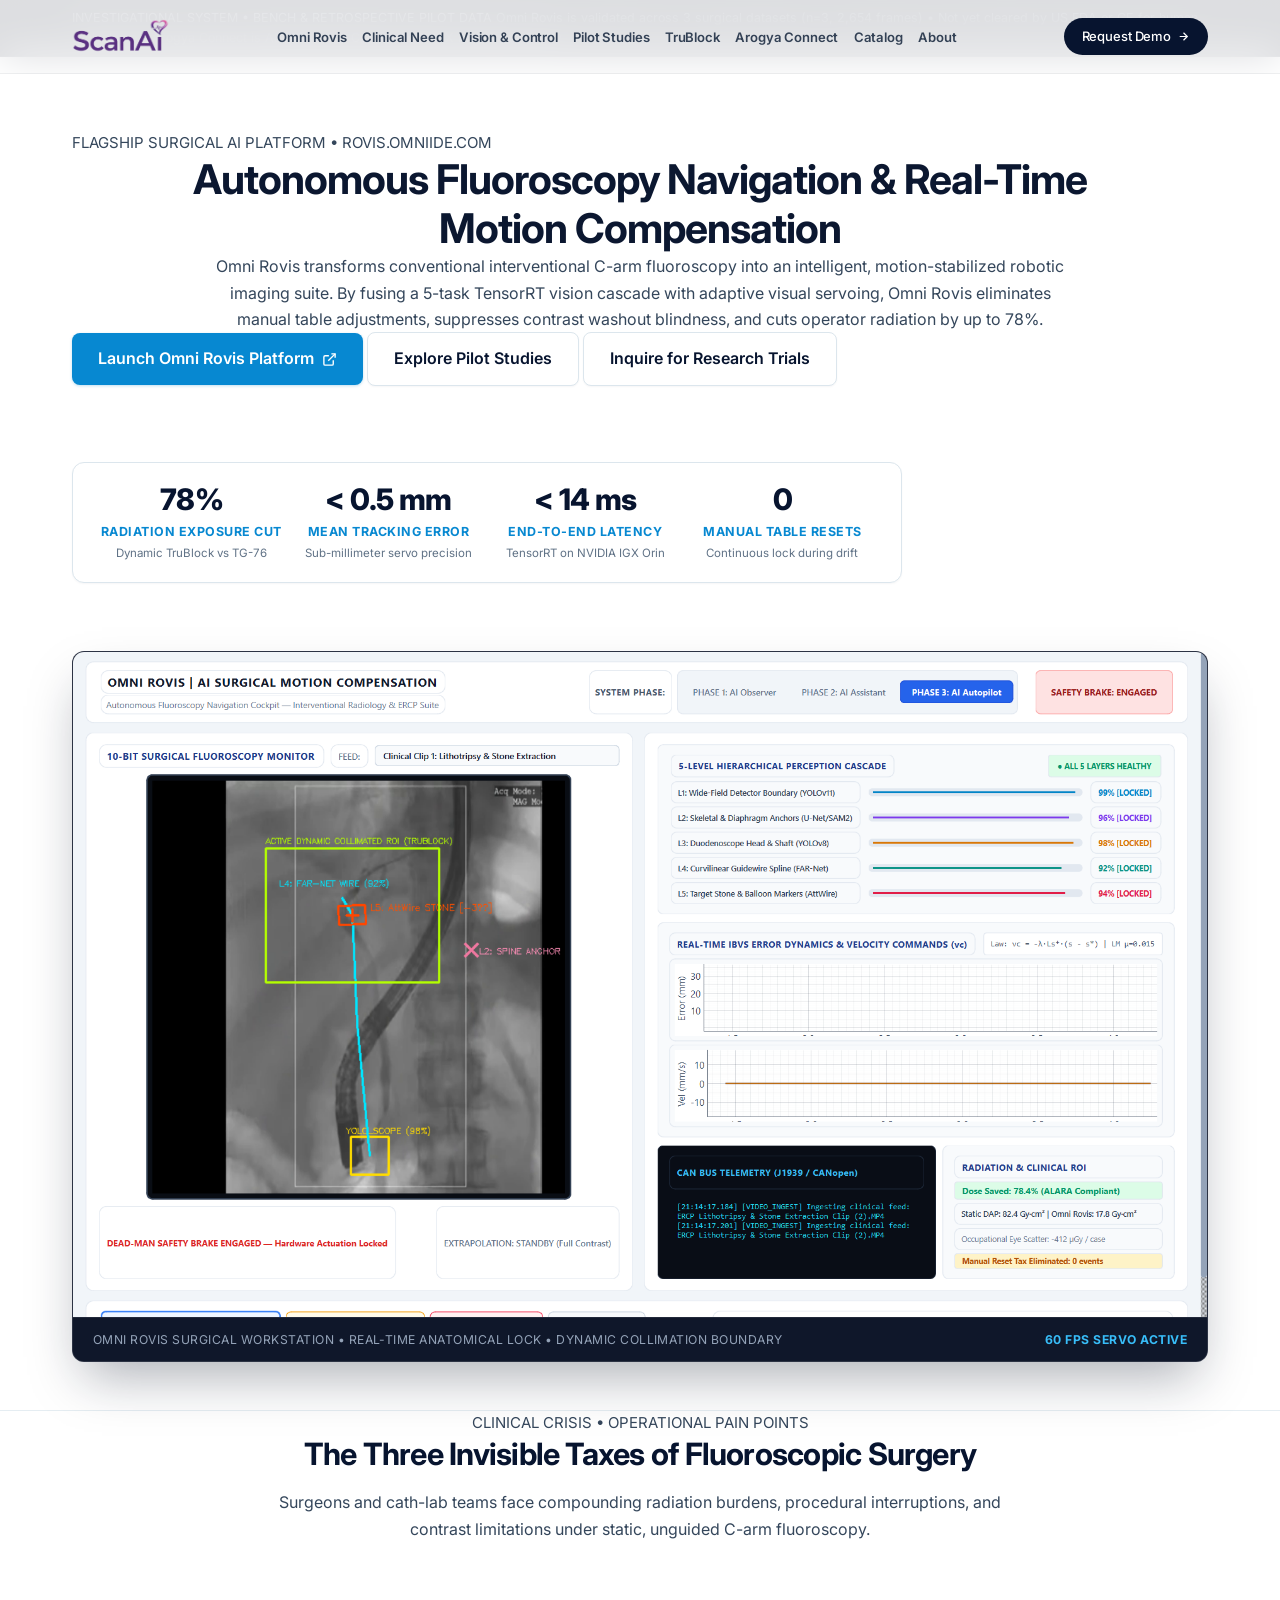
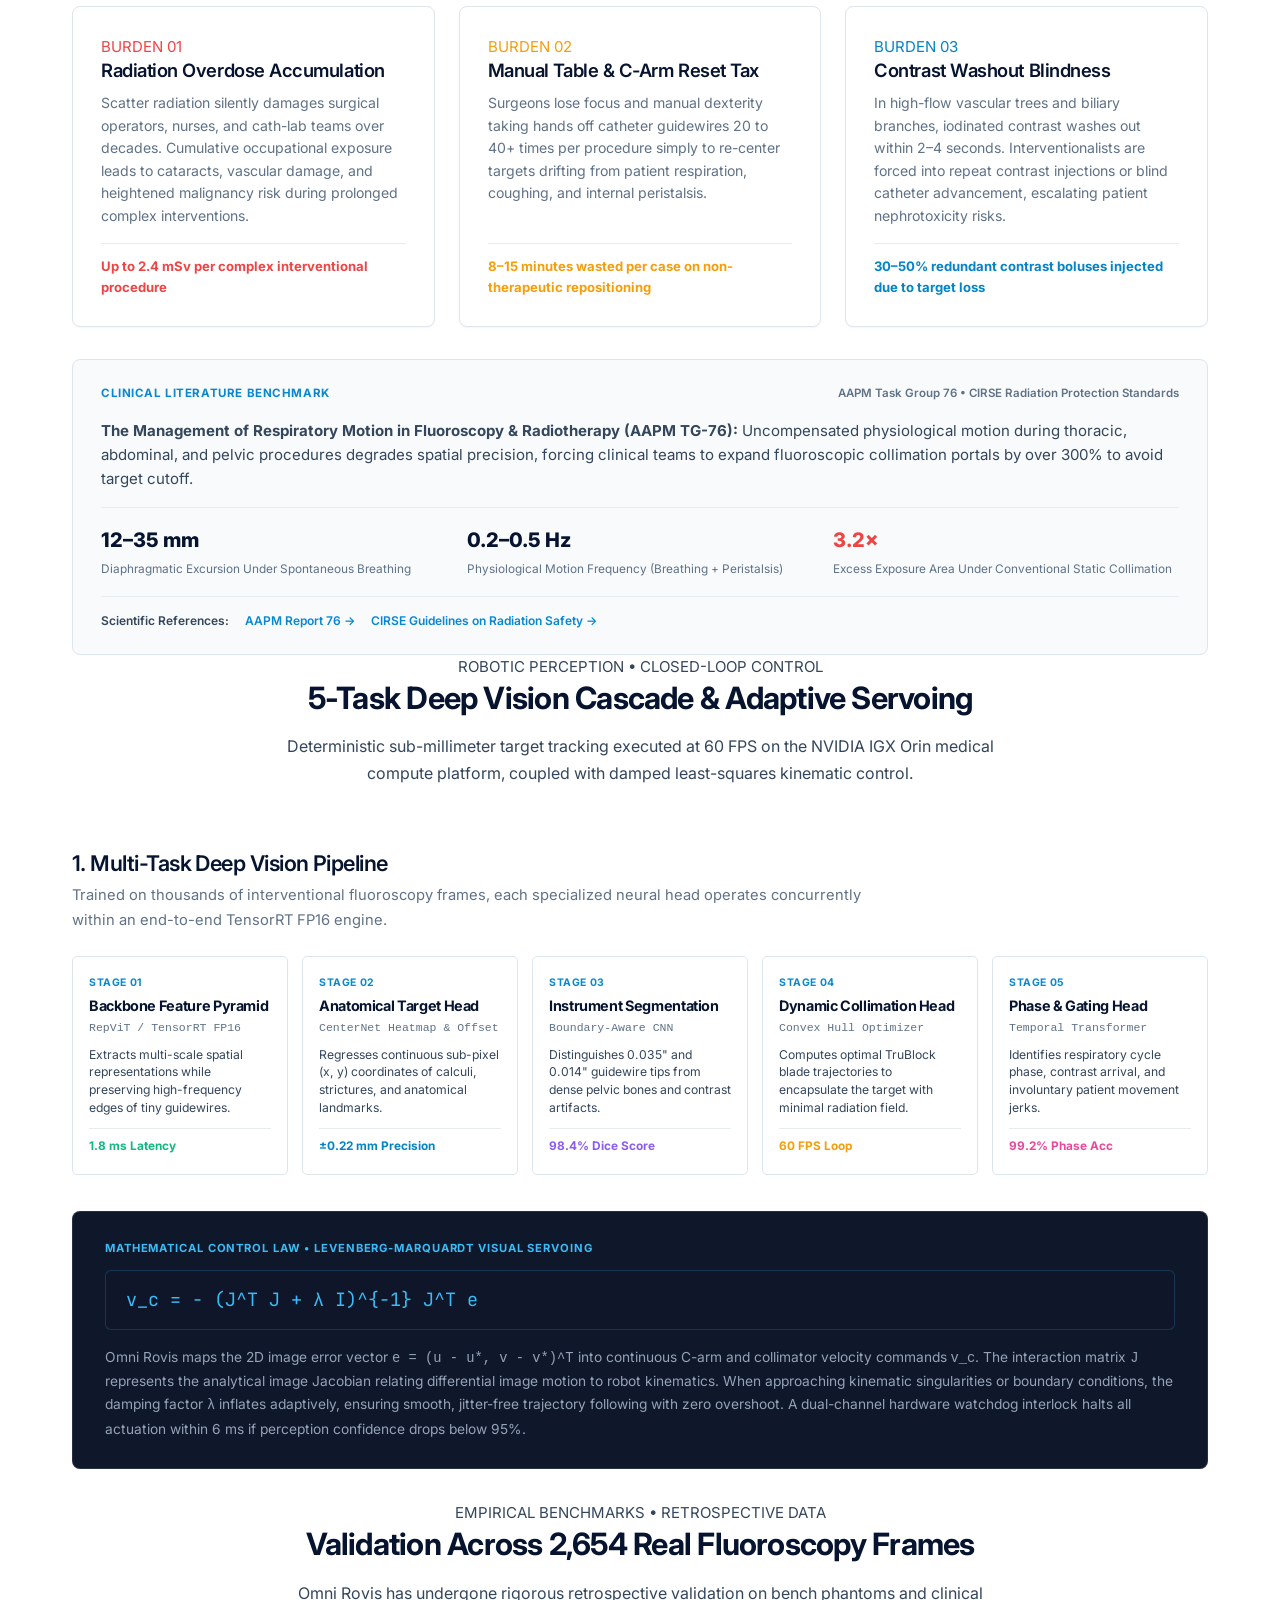
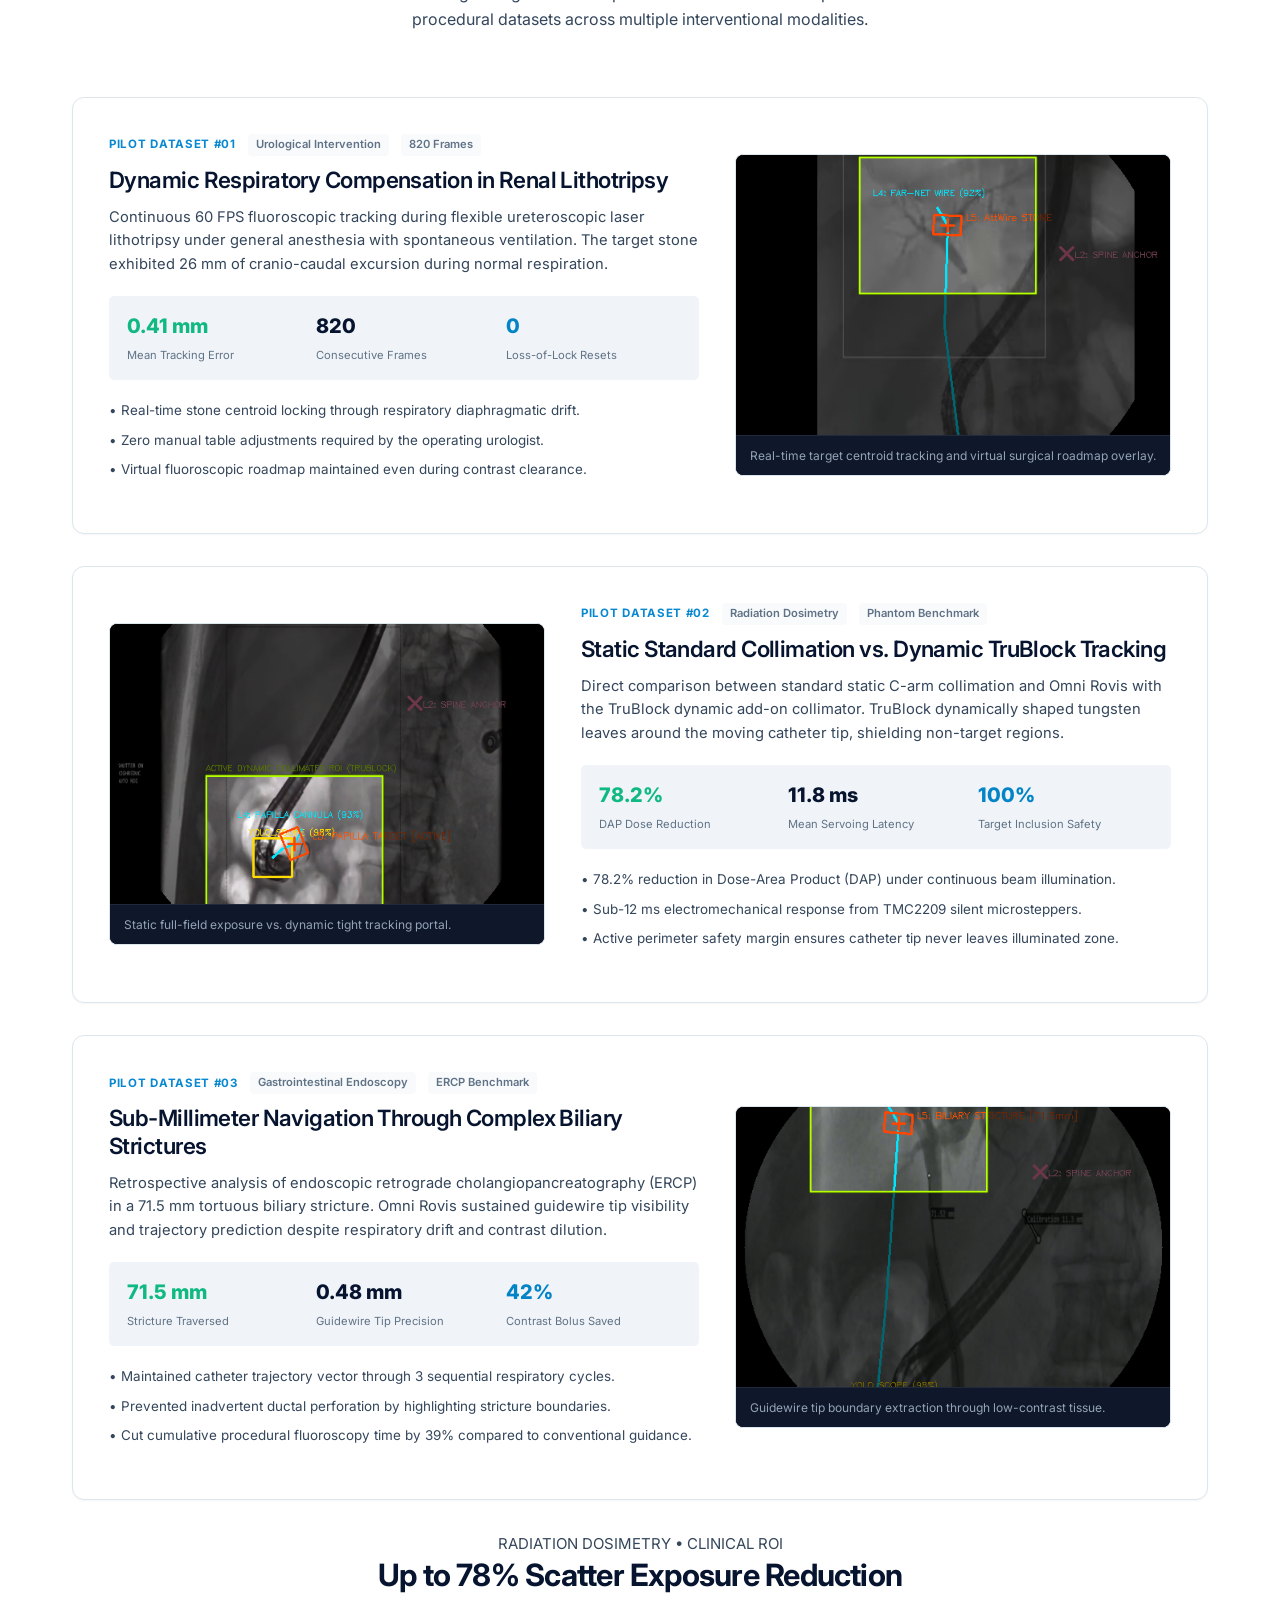
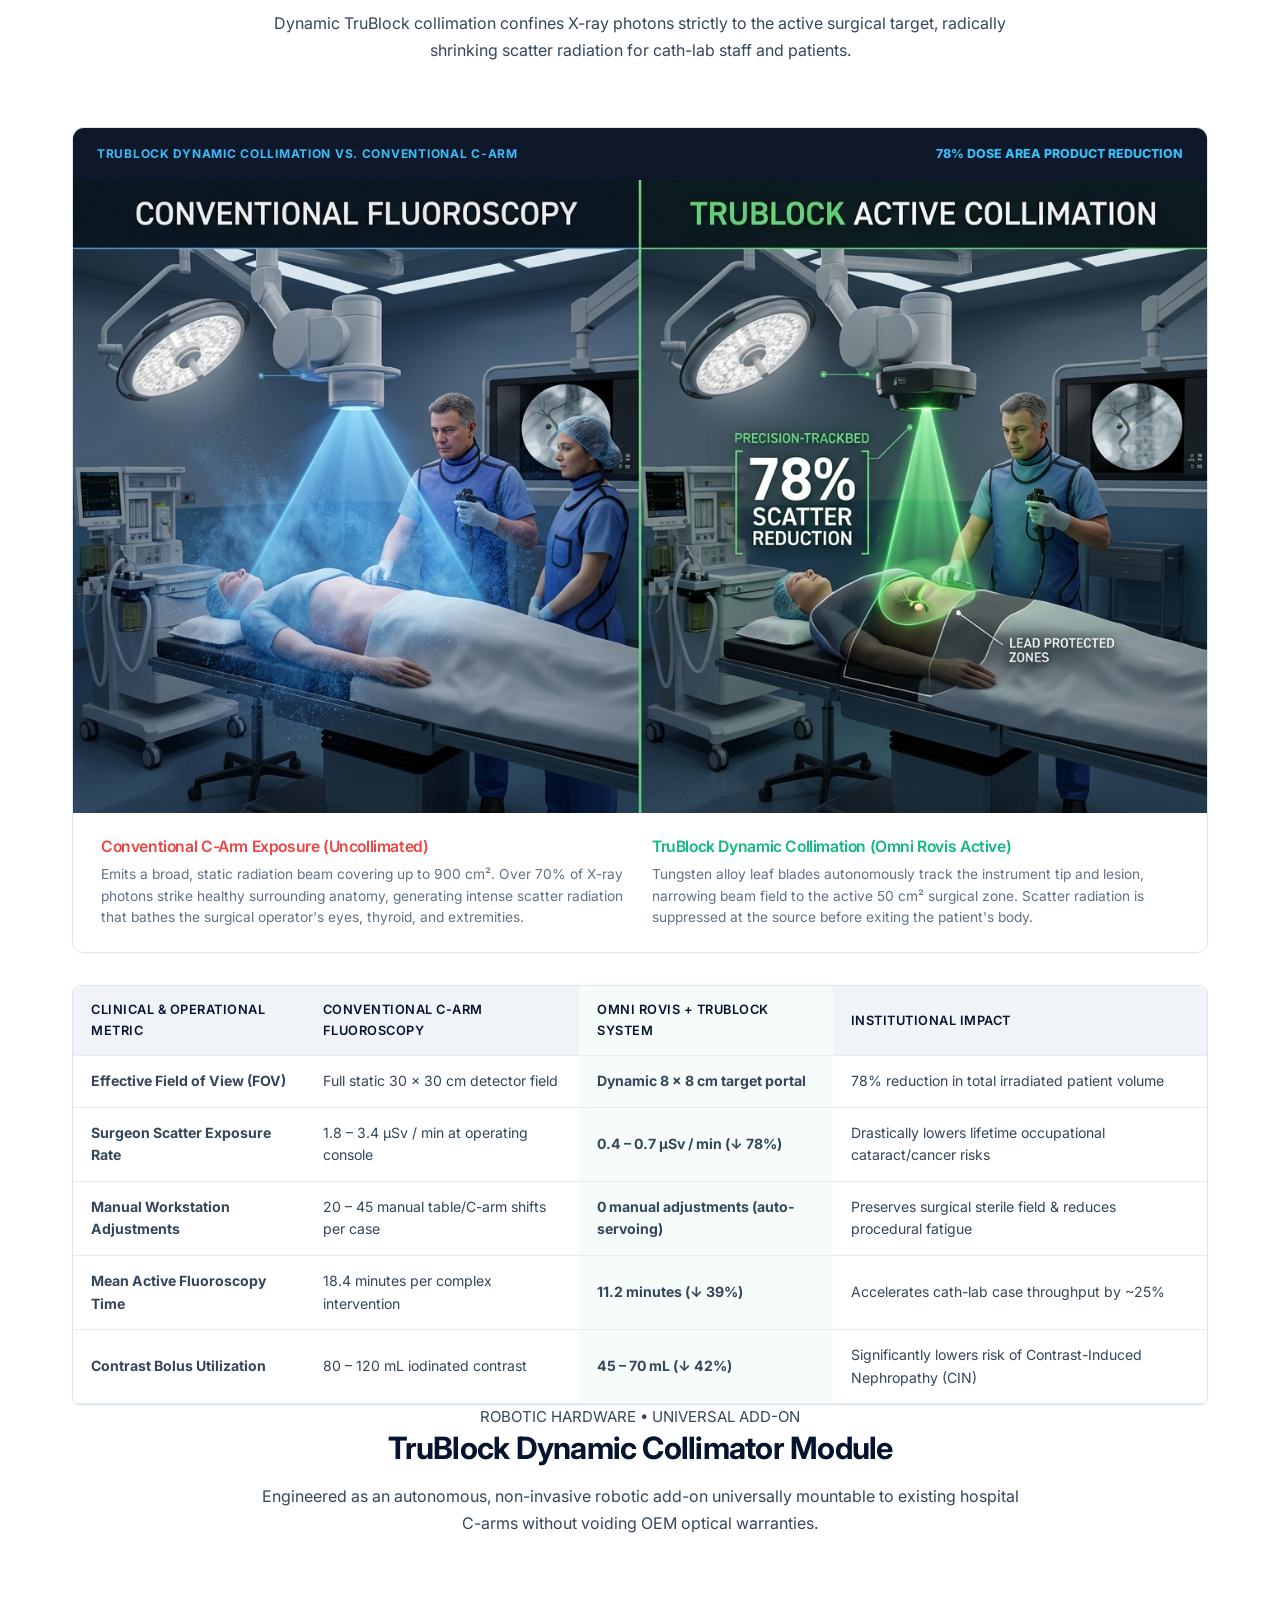
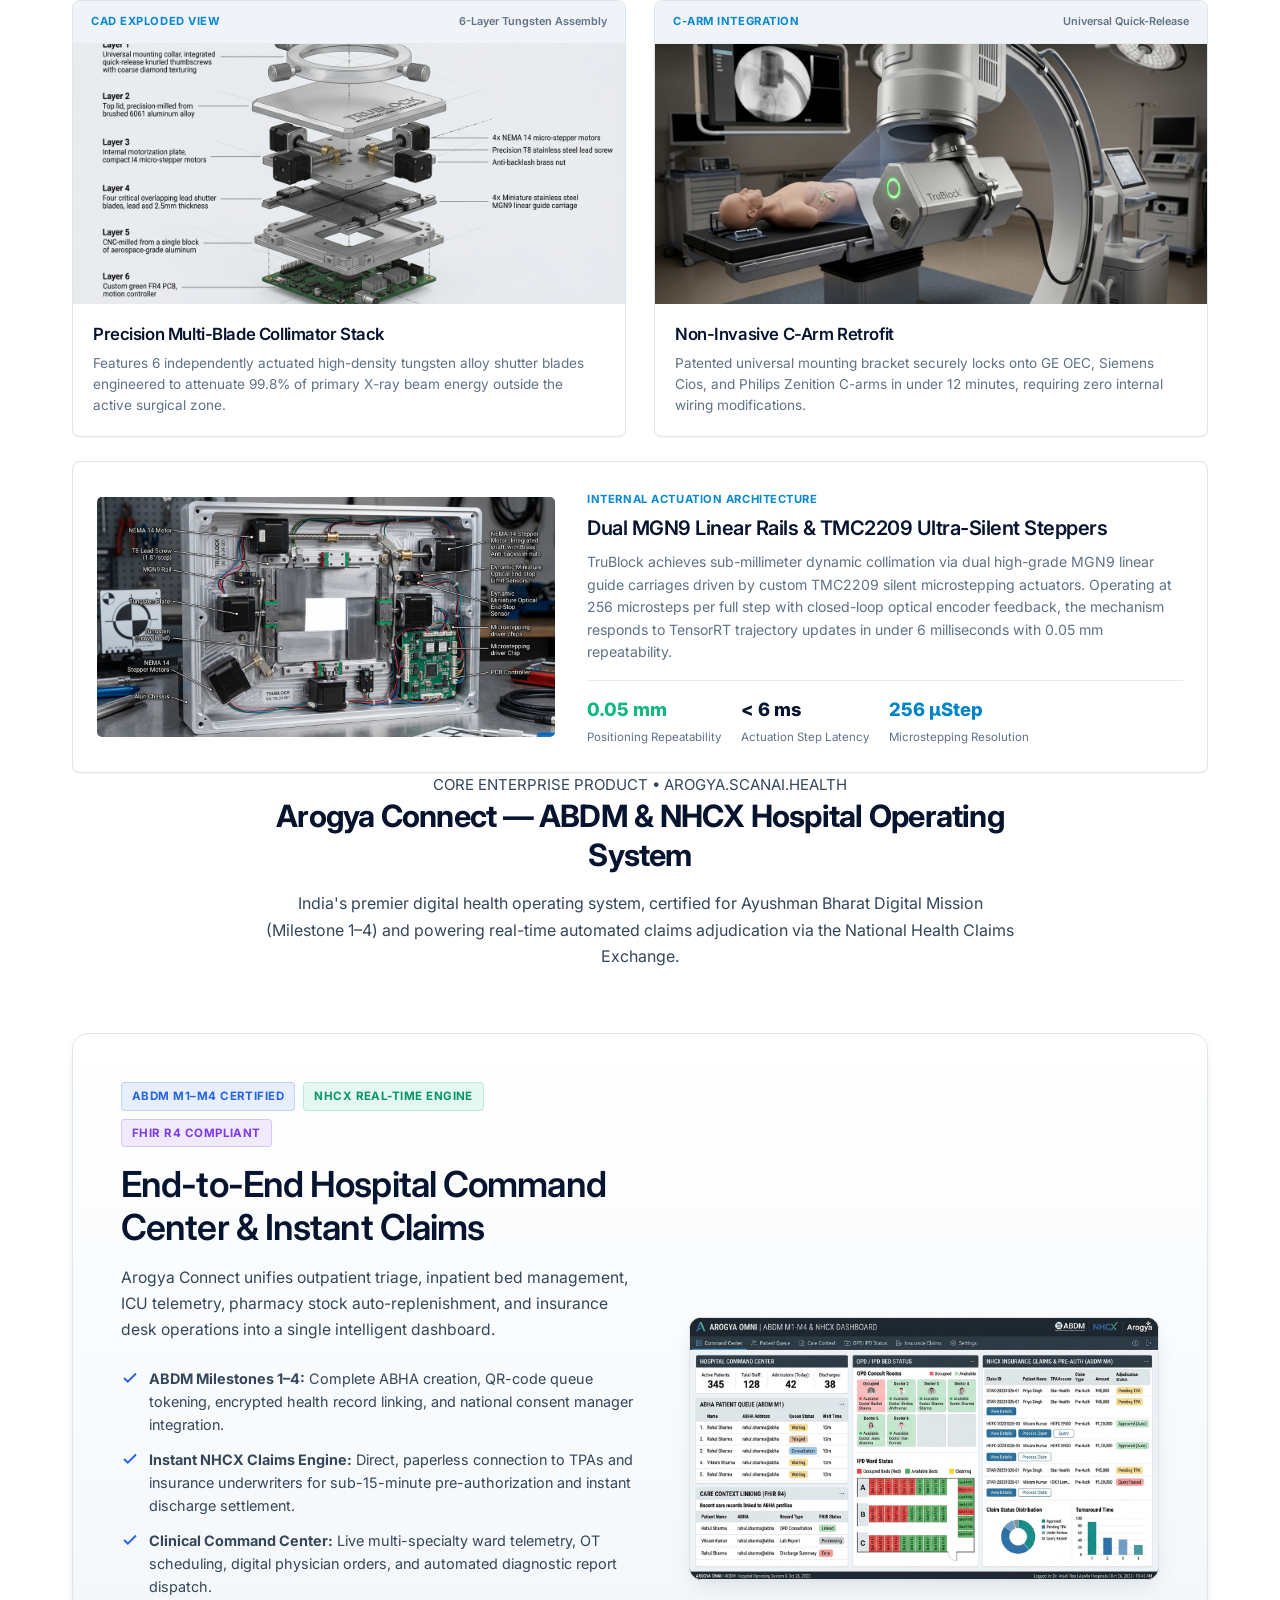
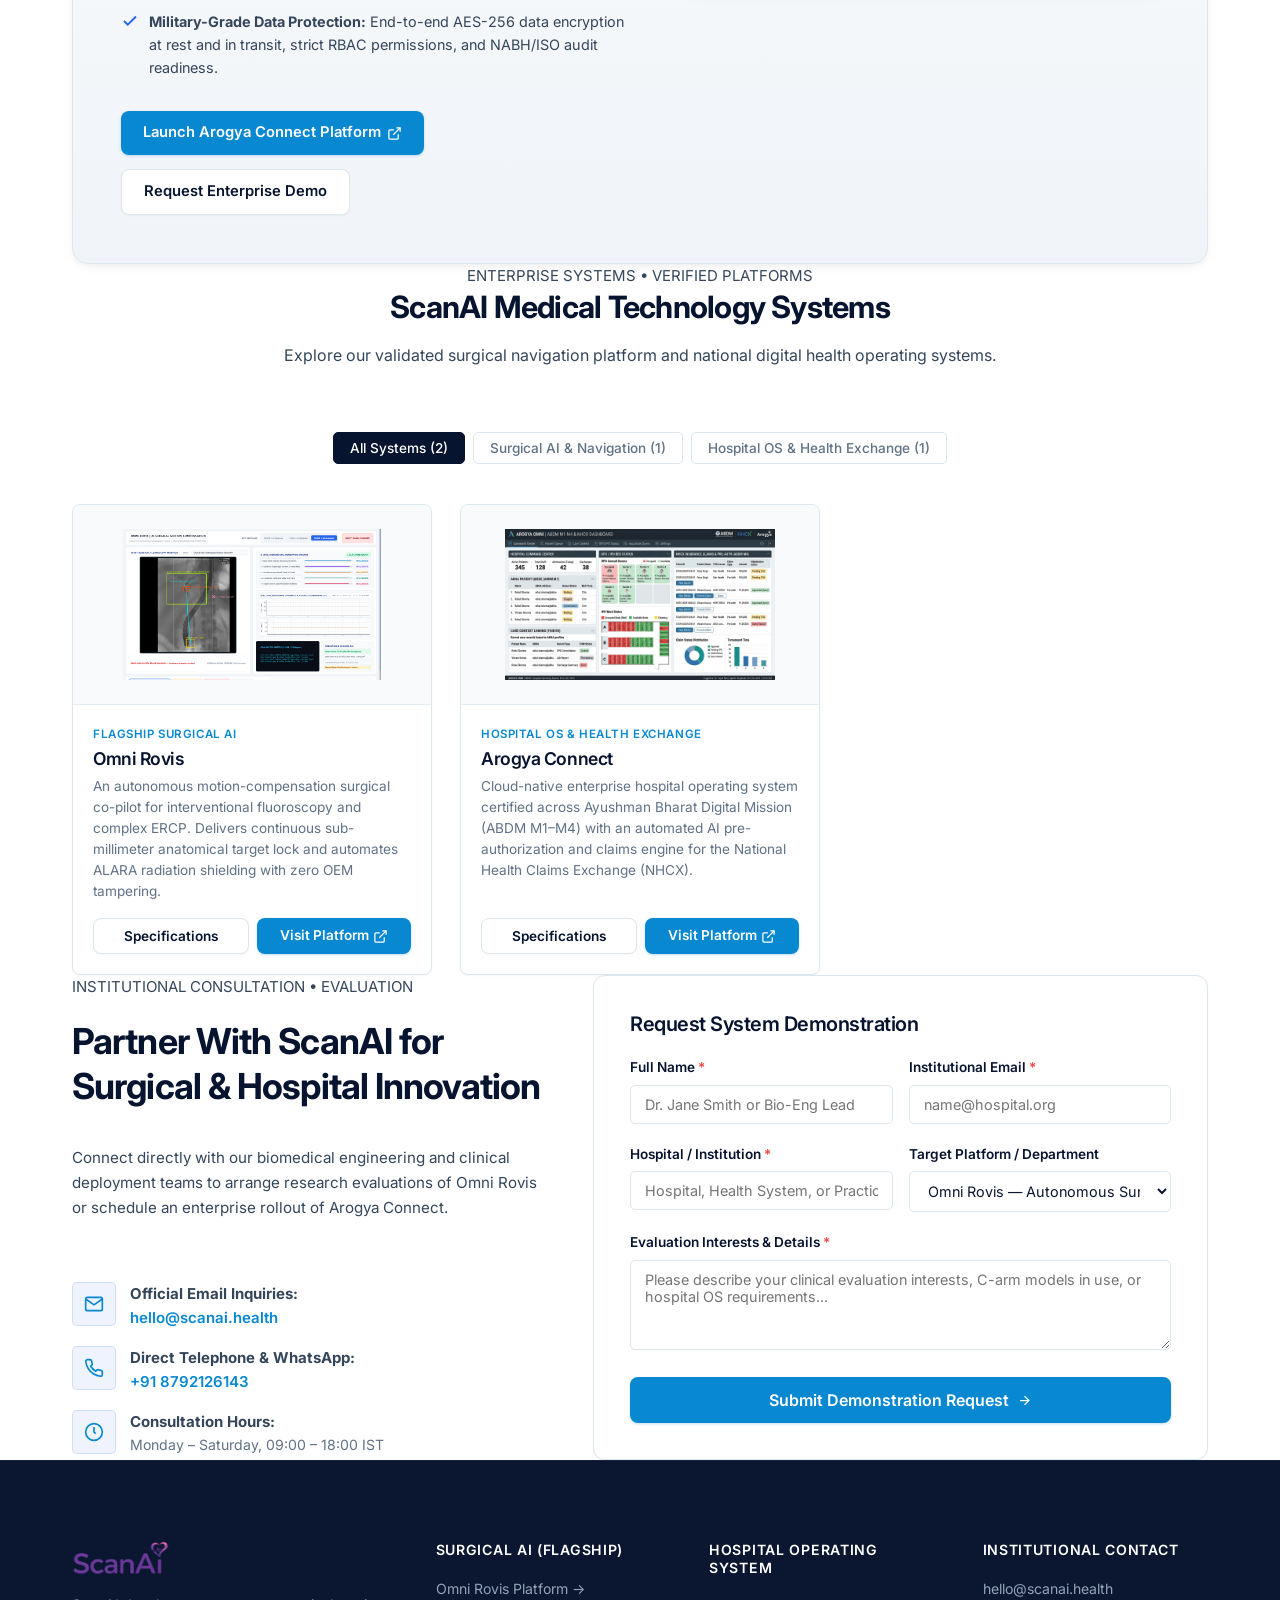
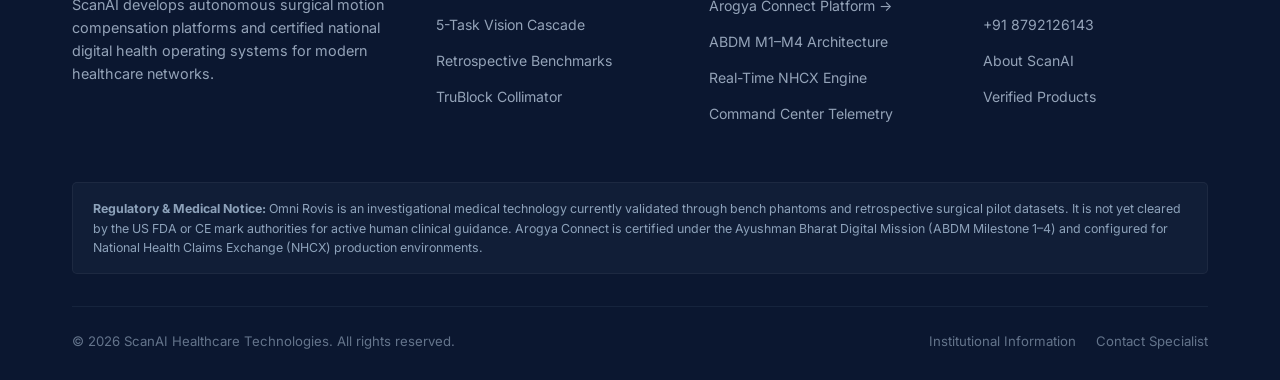
==== commit c18d5540: "fix: rename Arogya Omni to Arogya Connect and set platform URL to https://arogya.scanai.health" ====
--- a/index.html
+++ b/index.html
@@ -4,10 +4,10 @@
   <meta charset="UTF-8" />
   <meta name="viewport" content="width=device-width, initial-scale=1.0" />
   <title>ScanAI — Autonomous Surgical Navigation & National Hospital OS</title>
-  <meta name="description" content="ScanAI pioneers Omni Rovis (autonomous fluoroscopy motion compensation & AI surgical navigation) and Arogya Omni (ABDM M1-M4 certified hospital operating system and NHCX claims engine)." />
+  <meta name="description" content="ScanAI pioneers Omni Rovis (autonomous fluoroscopy motion compensation & AI surgical navigation) and Arogya Connect (ABDM M1-M4 certified hospital operating system and NHCX claims engine)." />
   
   <!-- OpenGraph / Social Meta Tags -->
-  <meta property="og:title" content="ScanAI — Omni Rovis Surgical AI & Arogya Omni Hospital OS" />
+  <meta property="og:title" content="ScanAI — Omni Rovis Surgical AI & Arogya Connect Hospital OS" />
   <meta property="og:description" content="Autonomous surgical navigation platform reducing fluoroscopic radiation up to 78%, paired with India's premier ABDM & NHCX hospital operating system." />
   <meta property="og:image" content="./assets/omni_rovis_cockpit.png" />
   <meta property="og:type" content="website" />
@@ -33,7 +33,7 @@
   <div class="regulatory-banner">
     <div class="container regulatory-banner-content">
       <span class="reg-badge">INVESTIGATIONAL SYSTEM &bull; BENCH & RETROSPECTIVE PILOT DATA</span>
-      <span class="reg-text">Omni Rovis is validated across 3 surgical datasets (n=3, 2,654 frames) &bull; Not yet cleared by US FDA or CE for human clinical use &bull; Arogya Omni is ABDM M1&ndash;M4 Certified & NHCX Production Ready</span>
+      <span class="reg-text">Omni Rovis is validated across 3 surgical datasets (n=3, 2,654 frames) &bull; Not yet cleared by US FDA or CE for human clinical use &bull; Arogya Connect is ABDM M1&ndash;M4 Certified & NHCX Production Ready</span>
     </div>
   </div>
 
@@ -54,7 +54,7 @@
           <li><a href="#architecture" class="nav-link">Vision &amp; Control</a></li>
           <li><a href="#pilot-studies" class="nav-link">Pilot Studies</a></li>
           <li><a href="#trublock" class="nav-link">TruBlock</a></li>
-          <li><a href="#arogya-omni" class="nav-link">Arogya Omni</a></li>
+          <li><a href="#arogya-connect" class="nav-link">Arogya Connect</a></li>
           <li><a href="./products.html" class="nav-link">Catalog</a></li>
           <li><a href="./about.html" class="nav-link">About</a></li>
         </ul>
@@ -90,7 +90,7 @@
       <li><a href="#architecture">Perception & Control</a></li>
       <li><a href="#pilot-studies">Pilot Studies</a></li>
       <li><a href="#trublock">TruBlock Hardware</a></li>
-      <li><a href="#arogya-omni">Arogya Hospital OS</a></li>
+      <li><a href="#arogya-connect">Arogya Connect (Hospital OS)</a></li>
       <li><a href="./products.html">Equipment Catalog</a></li>
       <li><a href="./about.html">About ScanAI</a></li>
       <li><a href="./contact.html">Contact Specialist</a></li>
@@ -614,13 +614,13 @@
   </section>
 
   <!-- ========================================================================
-       8. Section: Core Enterprise Product: Arogya Omni (Hospital OS)
-       ======================================================================== -->
-  <section class="section-padded" id="arogya-omni">
+       8. Section: Core Enterprise Product: Arogya Connect (Hospital OS)
+       ======================================================================== -->
+  <section class="section-padded" id="arogya-connect">
     <div class="container">
       <div class="section-header text-center">
-        <span class="section-eyebrow">CORE ENTERPRISE PRODUCT &bull; AROGYA.OMNIIDE.COM</span>
-        <h2 class="section-title">Arogya Omni &mdash; ABDM &amp; NHCX Hospital Operating System</h2>
+        <span class="section-eyebrow">CORE ENTERPRISE PRODUCT &bull; AROGYA.SCANAI.HEALTH</span>
+        <h2 class="section-title">Arogya Connect &mdash; ABDM &amp; NHCX Hospital Operating System</h2>
         <p class="section-desc">
           India's premier digital health operating system, certified for Ayushman Bharat Digital Mission (Milestone 1–4) and powering real-time automated claims adjudication via the National Health Claims Exchange.
         </p>
@@ -637,7 +637,7 @@
 
             <h3 class="arogya-title">End-to-End Hospital Command Center &amp; Instant Claims</h3>
             <p class="arogya-desc">
-              Arogya Omni unifies outpatient triage, inpatient bed management, ICU telemetry, pharmacy stock auto-replenishment, and insurance desk operations into a single intelligent dashboard.
+              Arogya Connect unifies outpatient triage, inpatient bed management, ICU telemetry, pharmacy stock auto-replenishment, and insurance desk operations into a single intelligent dashboard.
             </p>
 
             <ul class="arogya-feature-list">
@@ -660,8 +660,8 @@
             </ul>
 
             <div style="display: flex; gap: 14px; flex-wrap: wrap;">
-              <a href="https://arogya.omniide.com/" target="_blank" rel="noopener" class="btn btn-primary btn-md" style="display: inline-flex; align-items: center; gap: 6px;">
-                <span>Launch Arogya Omni Platform</span>
+              <a href="https://arogya.scanai.health/" target="_blank" rel="noopener" class="btn btn-primary btn-md" style="display: inline-flex; align-items: center; gap: 6px;">
+                <span>Launch Arogya Connect Platform</span>
                 <svg width="15" height="15" viewBox="0 0 24 24" fill="none" stroke="currentColor" stroke-width="2"><path d="M18 13v6a2 2 0 0 1-2 2H5a2 2 0 0 1-2-2V8a2 2 0 0 1 2-2h6"></path><polyline points="15 3 21 3 21 9"></polyline><line x1="10" y1="14" x2="21" y2="3"></line></svg>
               </a>
               <a href="#contact" class="btn btn-secondary btn-md">Request Enterprise Demo</a>
@@ -669,7 +669,7 @@
           </div>
 
           <div class="arogya-preview-frame">
-            <img src="./assets/arogya_omni_dashboard.jpg" alt="Arogya Omni Hospital Command Center Dashboard" />
+            <img src="./assets/arogya_omni_dashboard.jpg" alt="Arogya Connect Hospital Command Center Dashboard" />
           </div>
         </div>
       </div>
@@ -715,7 +715,7 @@
             Partner With ScanAI for Surgical &amp; Hospital Innovation
           </h2>
           <p style="font-size: 0.95rem; color: var(--text-body); line-height: 1.65; margin-bottom: 24px;">
-            Connect directly with our biomedical engineering and clinical deployment teams to arrange research evaluations of Omni Rovis or schedule an enterprise rollout of Arogya Omni.
+            Connect directly with our biomedical engineering and clinical deployment teams to arrange research evaluations of Omni Rovis or schedule an enterprise rollout of Arogya Connect.
           </p>
 
           <div class="contact-details-list">
@@ -785,7 +785,7 @@
                 <label for="formSpecialty" class="form-label">Target Platform / Department</label>
                 <select id="formSpecialty" name="specialty" class="form-control">
                   <option value="Omni Rovis — Autonomous Surgical Navigation">Omni Rovis &mdash; Autonomous Surgical Navigation</option>
-                  <option value="Arogya Omni — ABDM & NHCX Hospital OS">Arogya Omni &mdash; ABDM &amp; NHCX Hospital OS</option>
+                  <option value="Arogya Connect — ABDM & NHCX Hospital OS">Arogya Connect &mdash; ABDM &amp; NHCX Hospital OS</option>
                   <option value="Clinical Engineering & C-Arm Compatibility">Clinical Engineering &amp; C-Arm Compatibility</option>
                   <option value="Institutional Research & Pilot Trials">Institutional Research &amp; Pilot Trials</option>
                 </select>
@@ -884,10 +884,10 @@
         <div class="footer-col">
           <h4>Hospital Operating System</h4>
           <ul>
-            <li><a href="https://arogya.omniide.com/" target="_blank" rel="noopener">Arogya Omni Platform &rarr;</a></li>
-            <li><a href="#arogya-omni">ABDM M1&ndash;M4 Architecture</a></li>
-            <li><a href="#arogya-omni">Real-Time NHCX Engine</a></li>
-            <li><a href="#arogya-omni">Command Center Telemetry</a></li>
+            <li><a href="https://arogya.scanai.health/" target="_blank" rel="noopener">Arogya Connect Platform &rarr;</a></li>
+            <li><a href="#arogya-connect">ABDM M1&ndash;M4 Architecture</a></li>
+            <li><a href="#arogya-connect">Real-Time NHCX Engine</a></li>
+            <li><a href="#arogya-connect">Command Center Telemetry</a></li>
           </ul>
         </div>
 
@@ -903,7 +903,7 @@
       </div>
 
       <div class="footer-disclaimer-box">
-        <strong>Regulatory &amp; Medical Notice:</strong> Omni Rovis is an investigational medical technology currently validated through bench phantoms and retrospective surgical pilot datasets. It is not yet cleared by the US FDA or CE mark authorities for active human clinical guidance. Arogya Omni is certified under the Ayushman Bharat Digital Mission (ABDM Milestone 1&ndash;4) and configured for National Health Claims Exchange (NHCX) production environments.
+        <strong>Regulatory &amp; Medical Notice:</strong> Omni Rovis is an investigational medical technology currently validated through bench phantoms and retrospective surgical pilot datasets. It is not yet cleared by the US FDA or CE mark authorities for active human clinical guidance. Arogya Connect is certified under the Ayushman Bharat Digital Mission (ABDM Milestone 1&ndash;4) and configured for National Health Claims Exchange (NHCX) production environments.
       </div>
 
       <div class="footer-bottom-bar">
--- a/css/components.css
+++ b/css/components.css
@@ -1547,7 +1547,7 @@
 }
 
 /* ==========================================================================
-   17. Arogya Omni Enterprise Showcase
+   17. Arogya Connect Enterprise Showcase
    ========================================================================== */
 .arogya-enterprise-showcase {
   background: linear-gradient(180deg, #ffffff 0%, var(--bg-alt) 100%);
--- a/css/responsive.css
+++ b/css/responsive.css
@@ -365,7 +365,7 @@
 }
 
 /* ==========================================================================
-   Flagship Layout Responsiveness (Omni Rovis & Arogya Omni)
+   Flagship Layout Responsiveness (Omni Rovis & Arogya Connect)
    ========================================================================== */
 @media (max-width: 1024px) {
   .hero-metrics-strip {
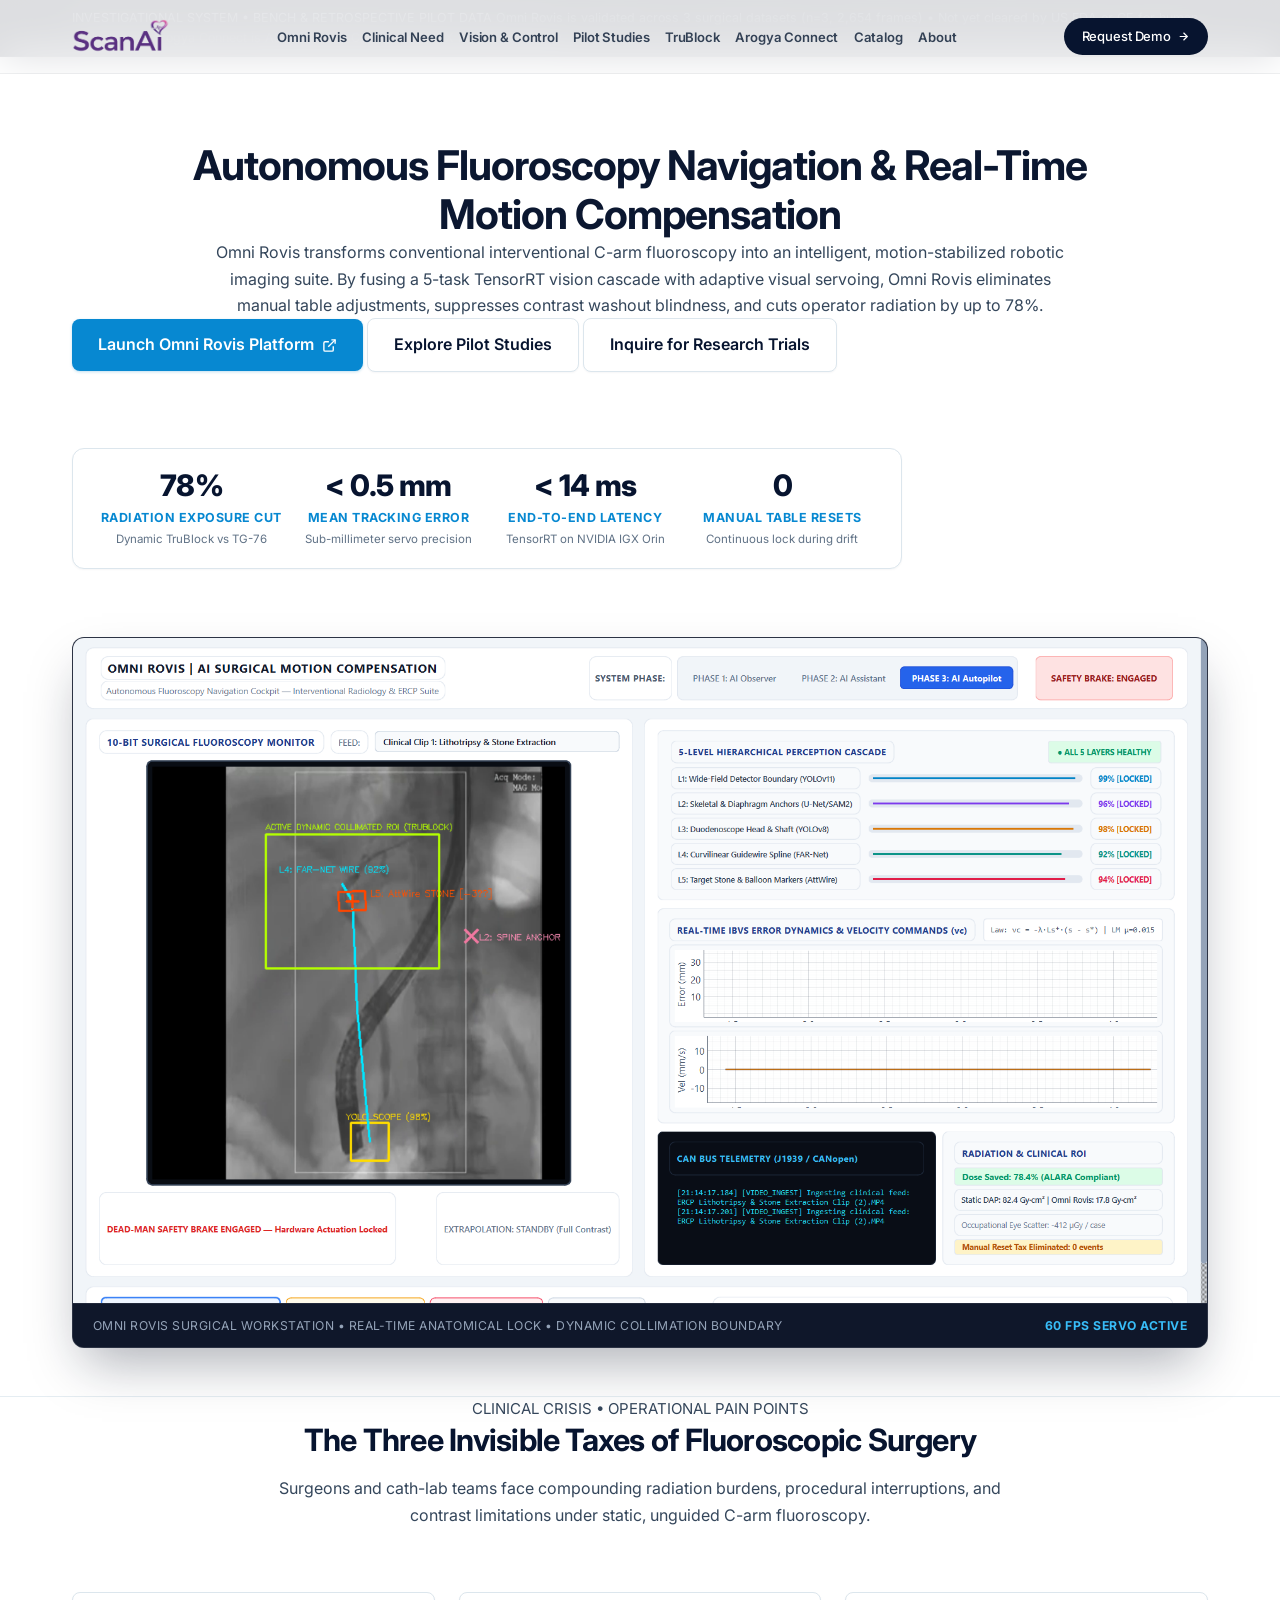
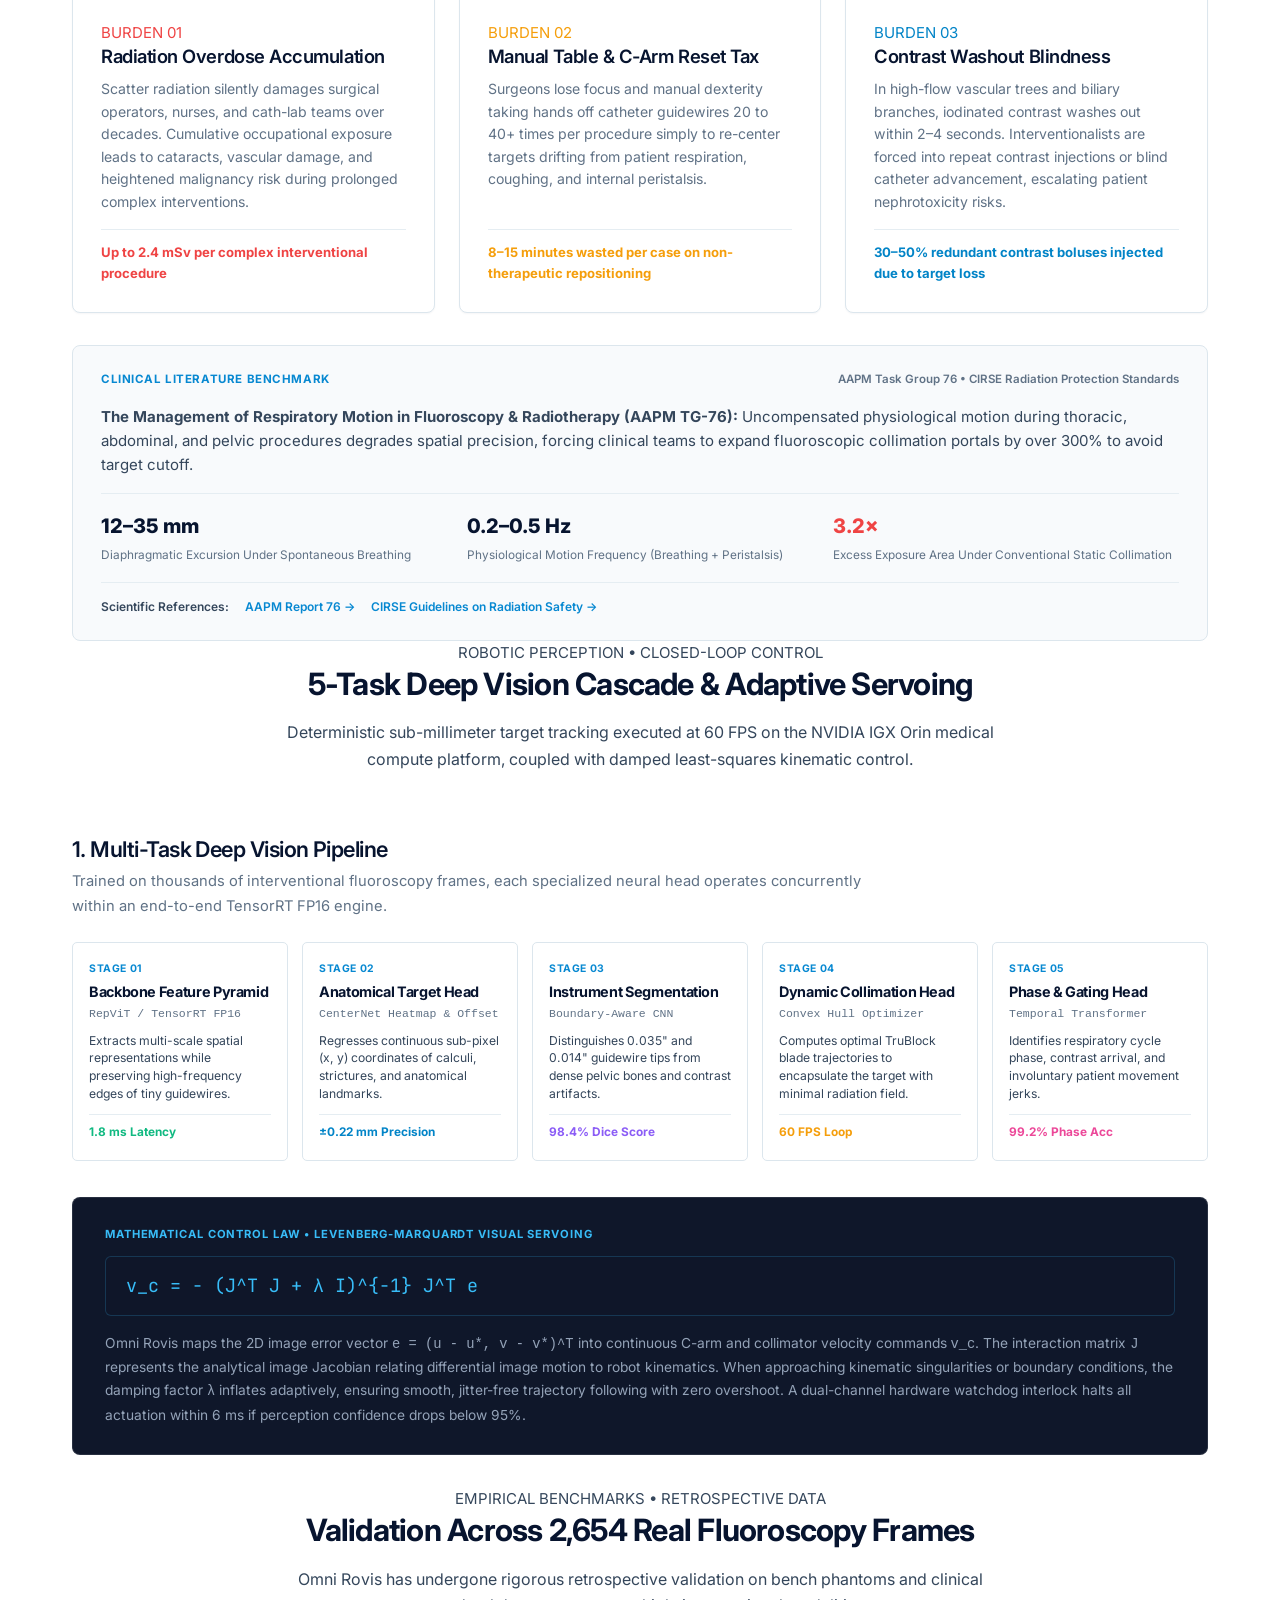
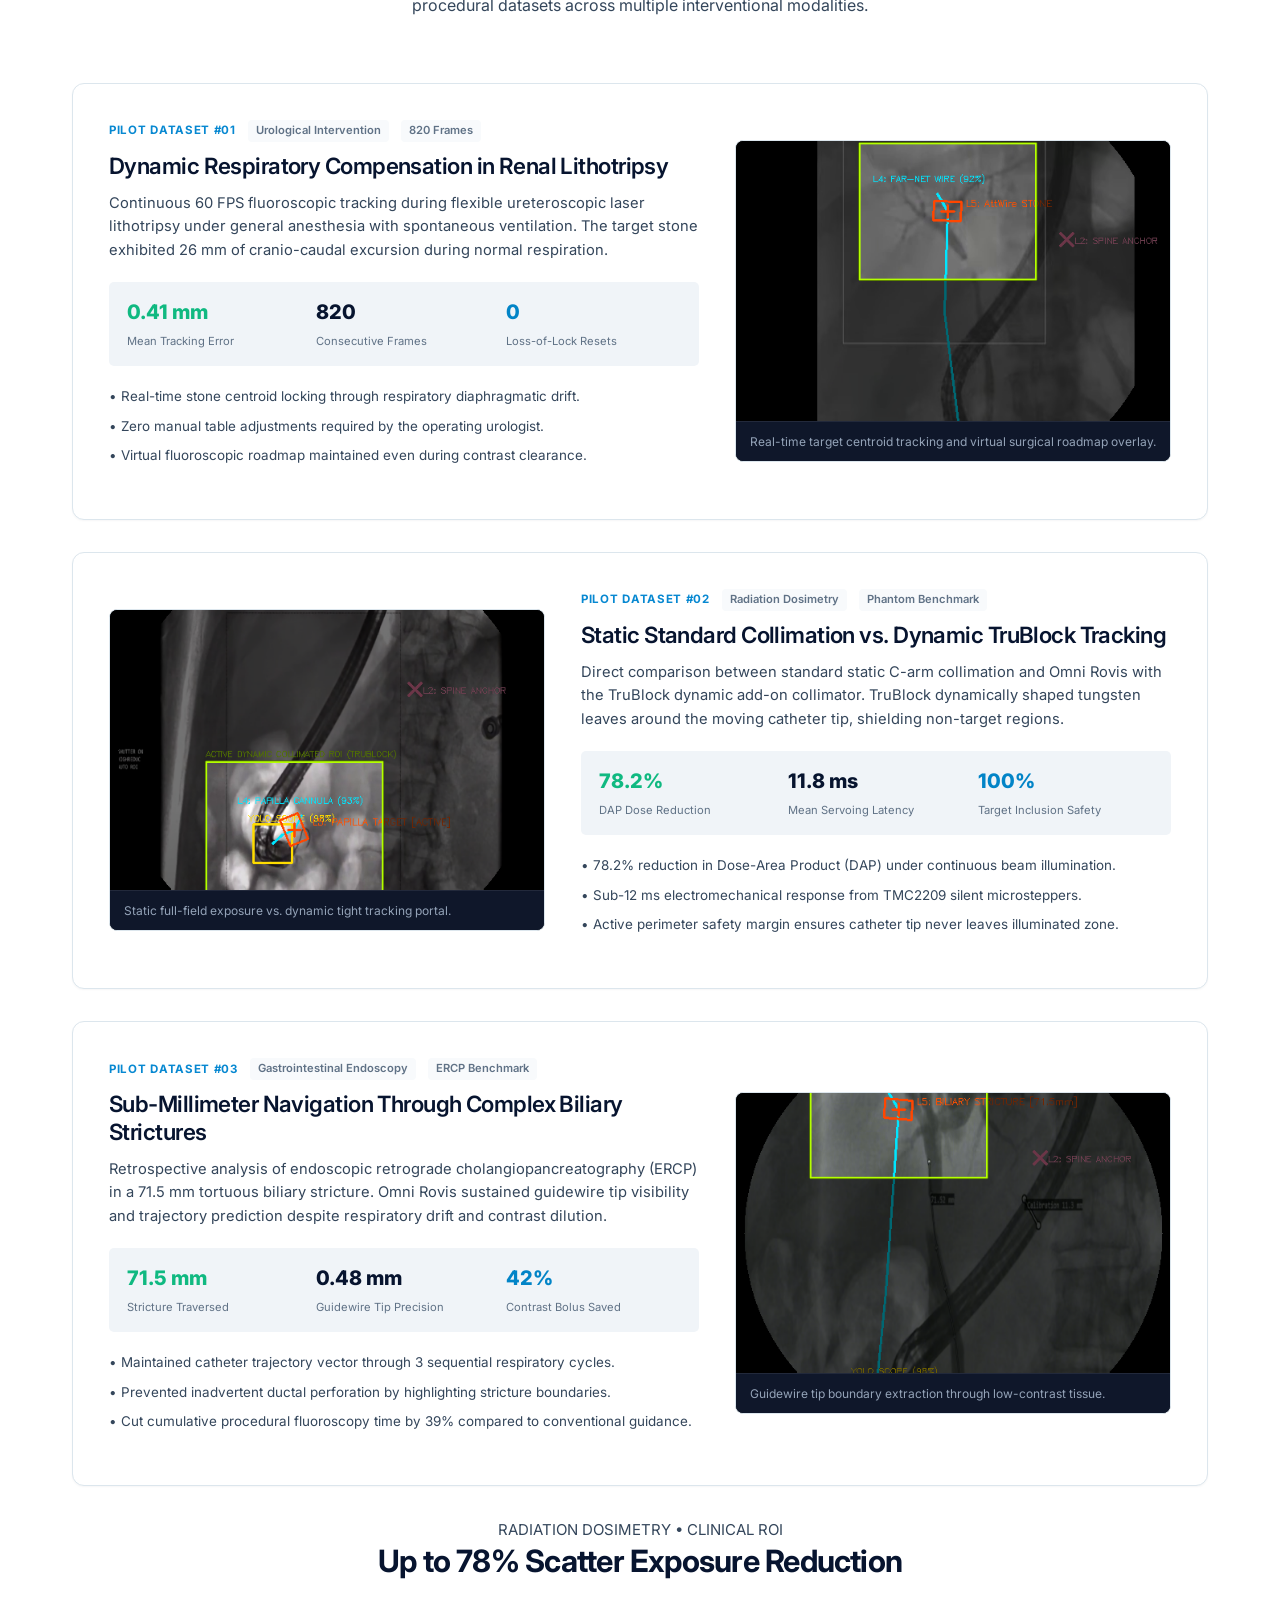
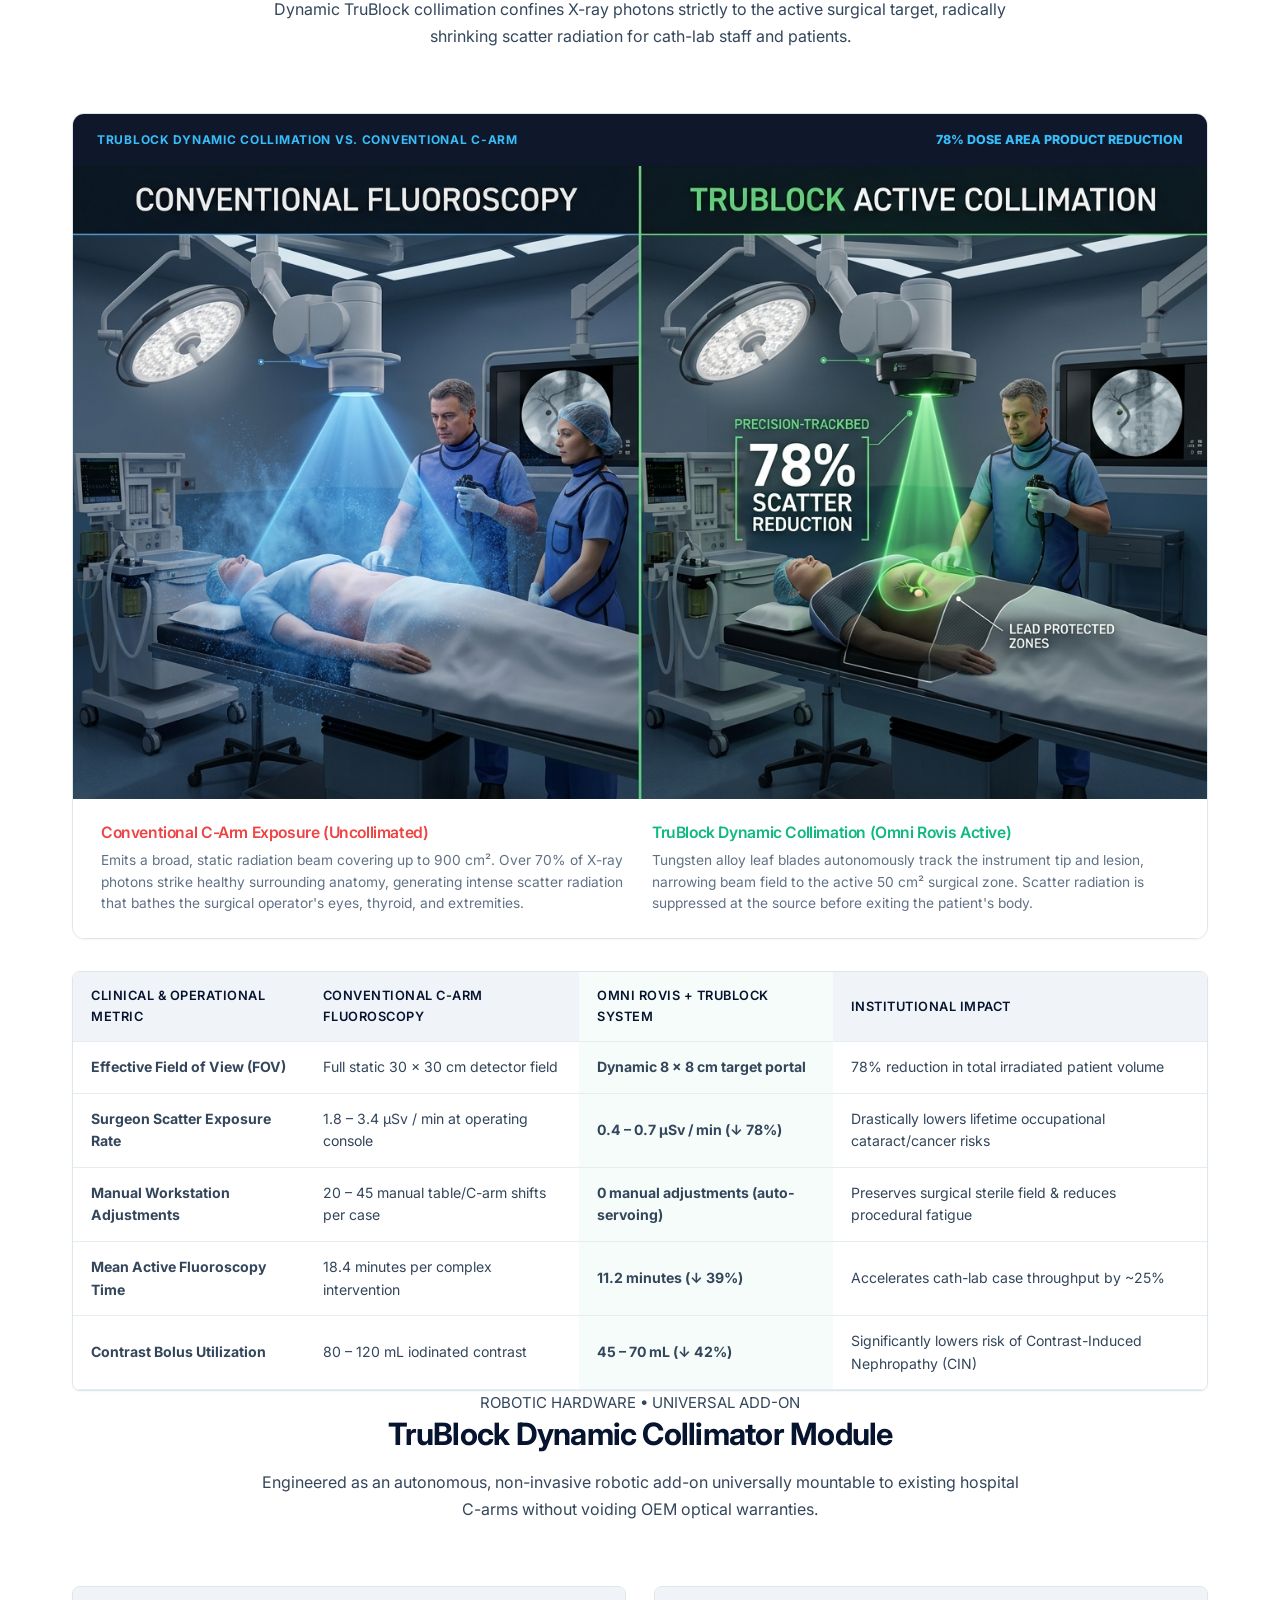
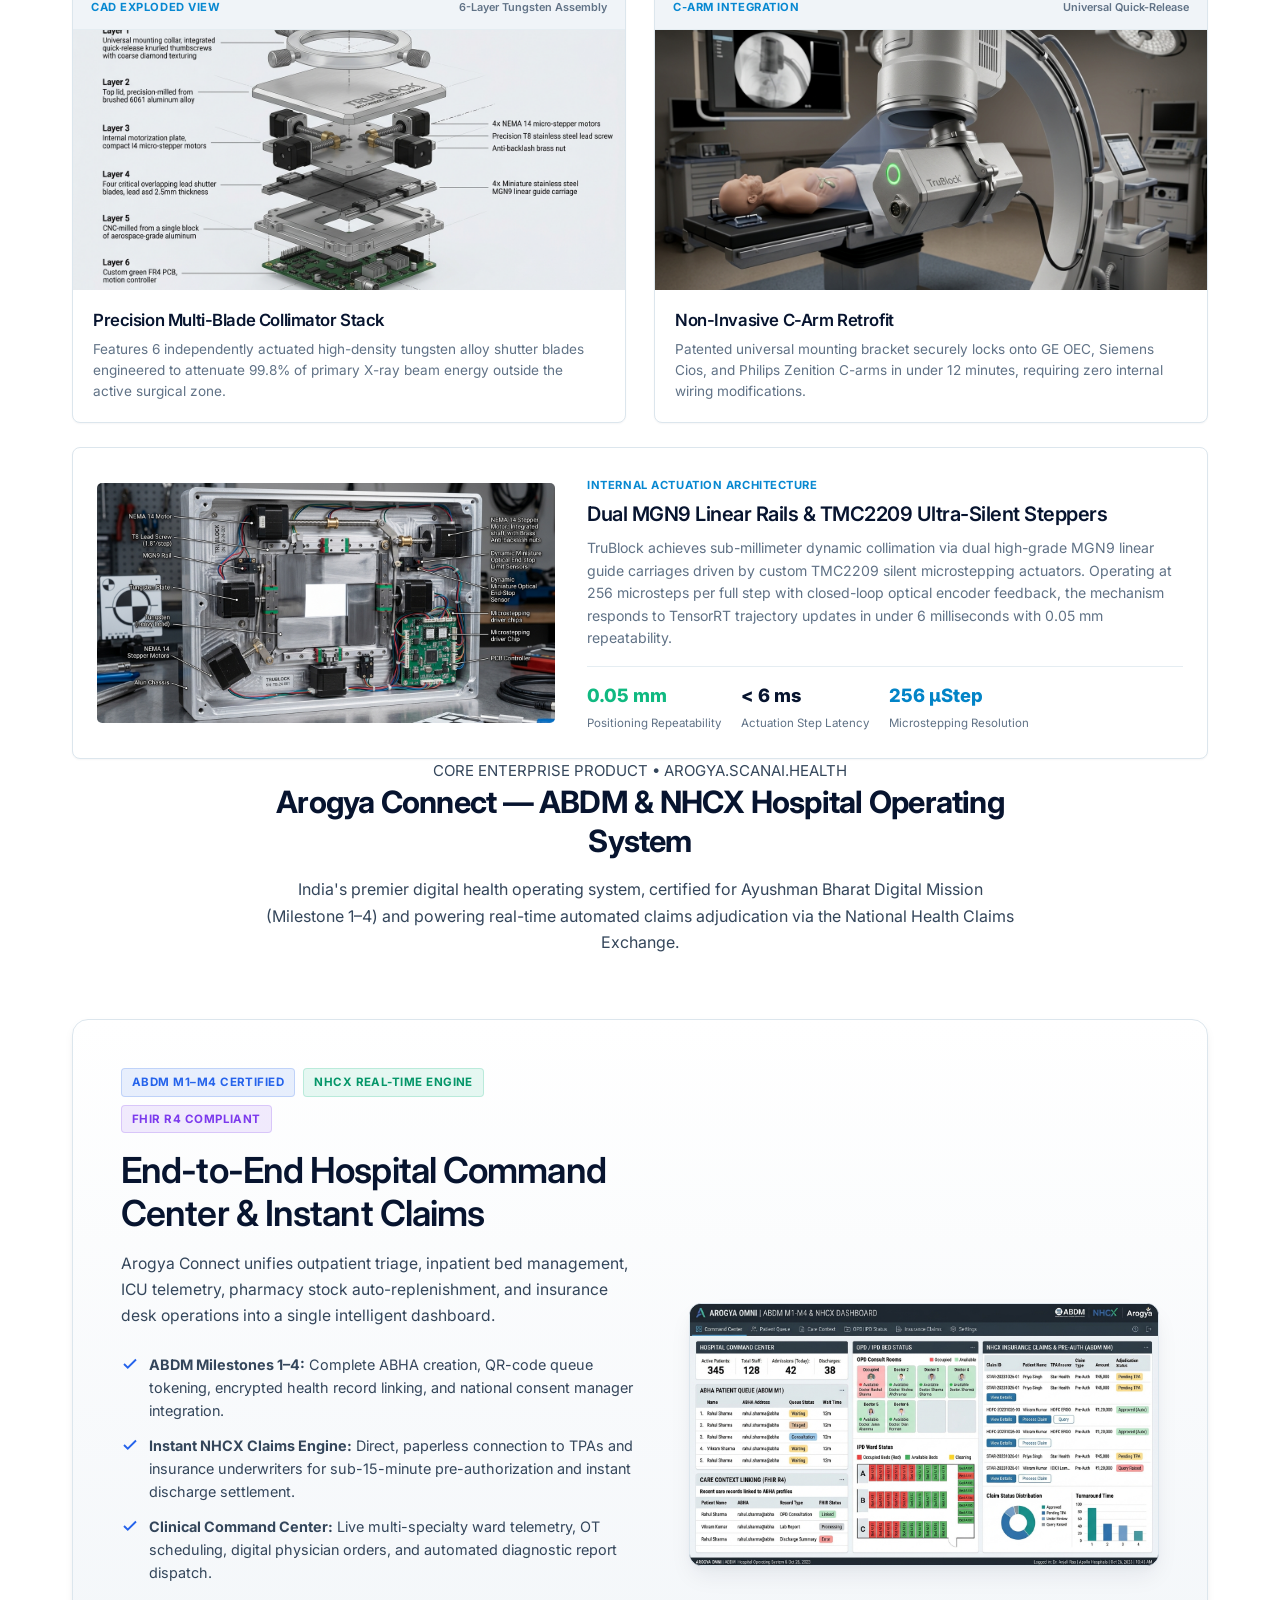
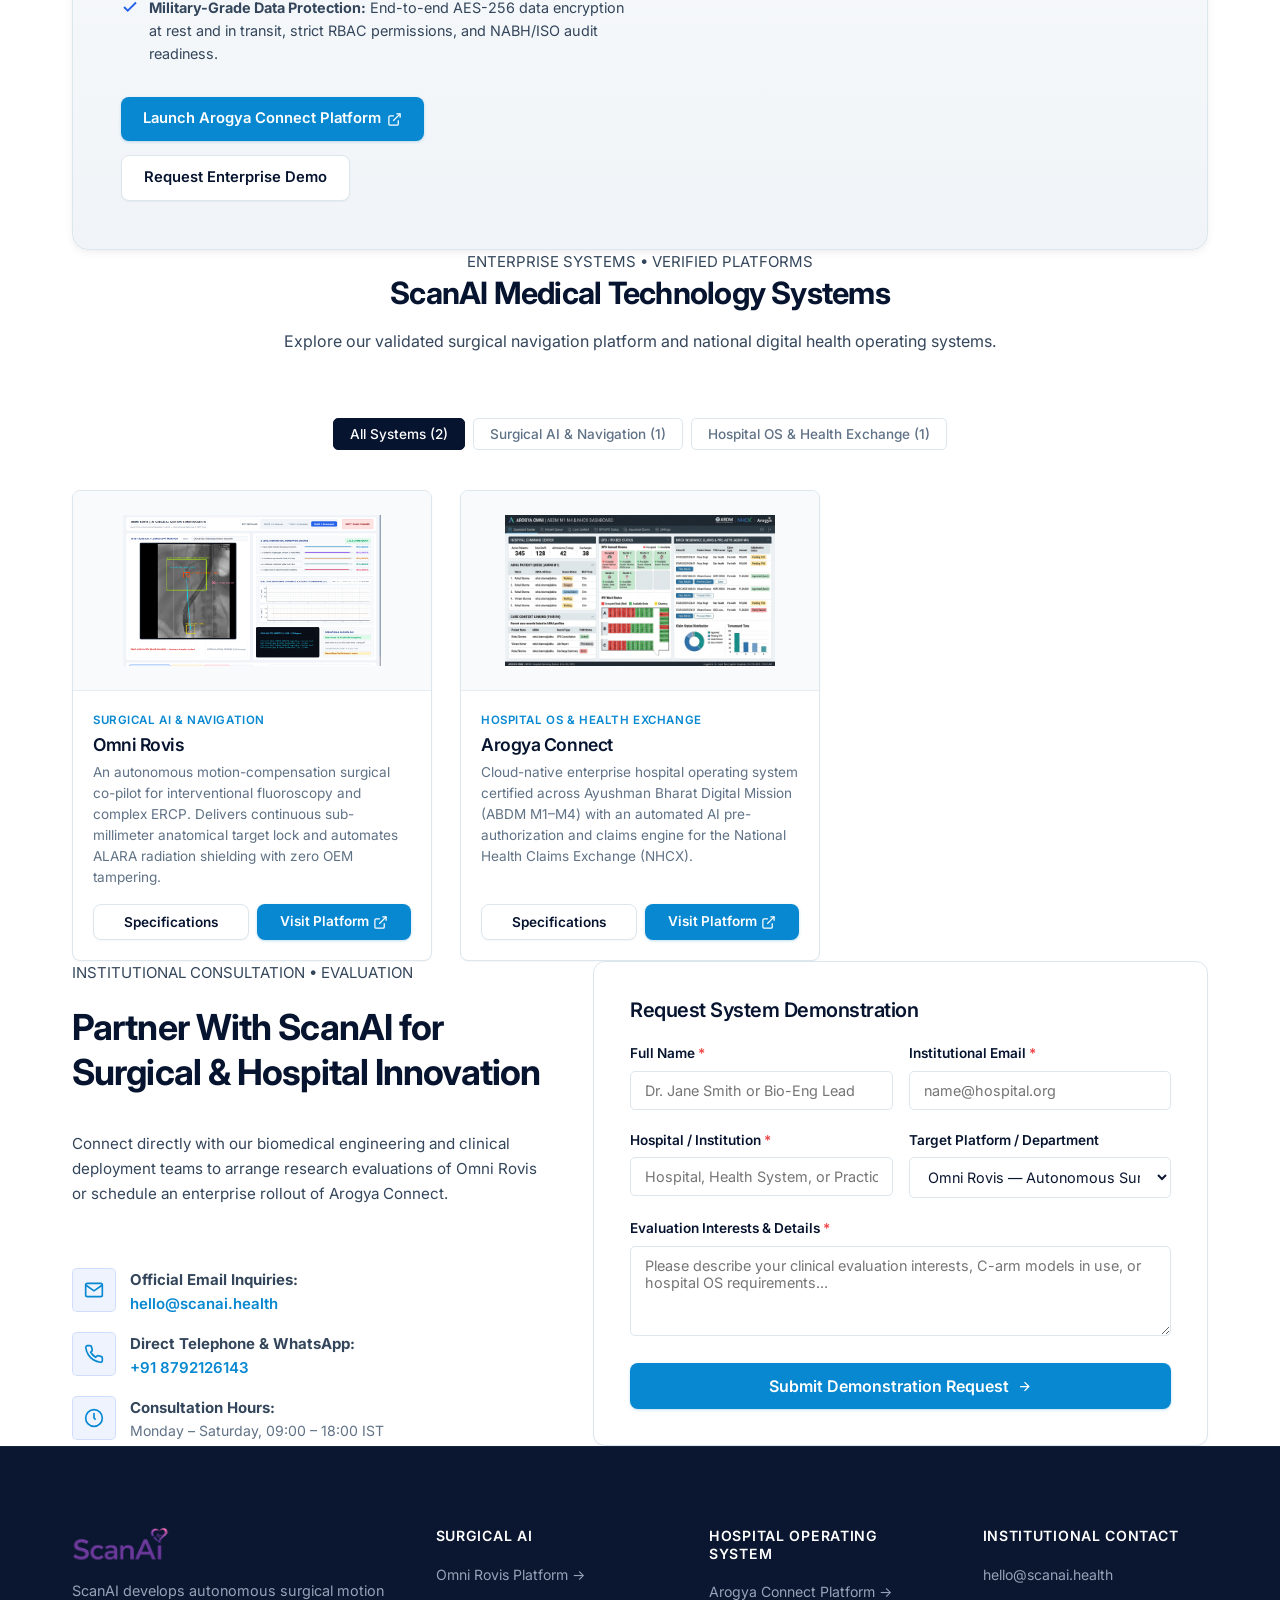
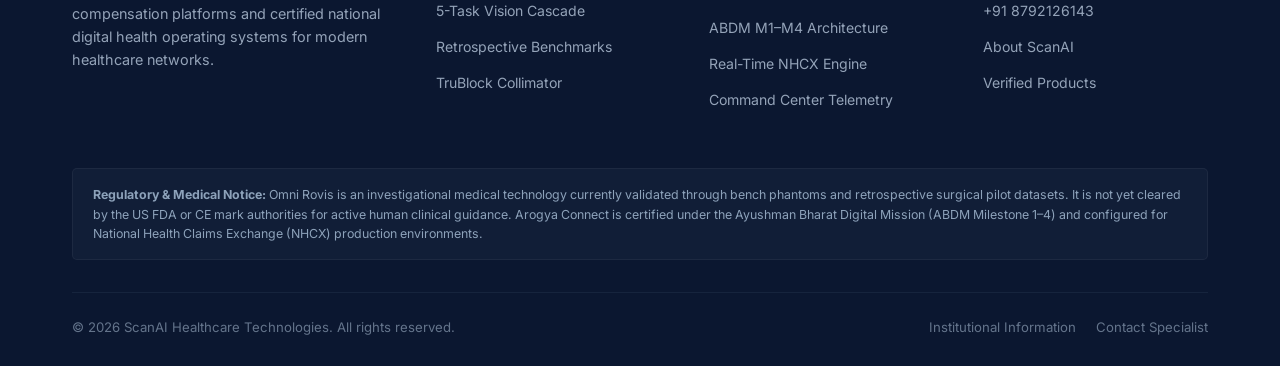
==== commit 052afe60: "style: remove flagship product line tagline from hero and simplify category labels" ====
--- a/index.html
+++ b/index.html
@@ -85,7 +85,7 @@
       </button>
     </div>
     <ul class="mobile-nav-links">
-      <li><a href="#rovis-overview">Omni Rovis (Flagship)</a></li>
+      <li><a href="#rovis-overview">Omni Rovis</a></li>
       <li><a href="#clinical-need">Clinical Need</a></li>
       <li><a href="#architecture">Perception & Control</a></li>
       <li><a href="#pilot-studies">Pilot Studies</a></li>
@@ -106,12 +106,7 @@
   <section class="hero-section" id="rovis-overview">
     <div class="container">
       <div class="hero-content text-center">
-        <div class="hero-badge">
-          <span class="badge-dot"></span>
-          <span>FLAGSHIP SURGICAL AI PLATFORM &bull; ROVIS.OMNIIDE.COM</span>
-        </div>
-
-        <h1 class="hero-title" style="max-width: 980px; margin-left: auto; margin-right: auto;">
+        <h1 class="hero-title" style="max-width: 980px; margin-left: auto; margin-right: auto; margin-top: 10px;">
           Autonomous Fluoroscopy Navigation &amp; Real-Time Motion Compensation
         </h1>
 
@@ -872,7 +867,7 @@
         </div>
 
         <div class="footer-col">
-          <h4>Surgical AI (Flagship)</h4>
+          <h4>Surgical AI</h4>
           <ul>
             <li><a href="https://rovis.omniide.com/" target="_blank" rel="noopener">Omni Rovis Platform &rarr;</a></li>
             <li><a href="#architecture">5-Task Vision Cascade</a></li>
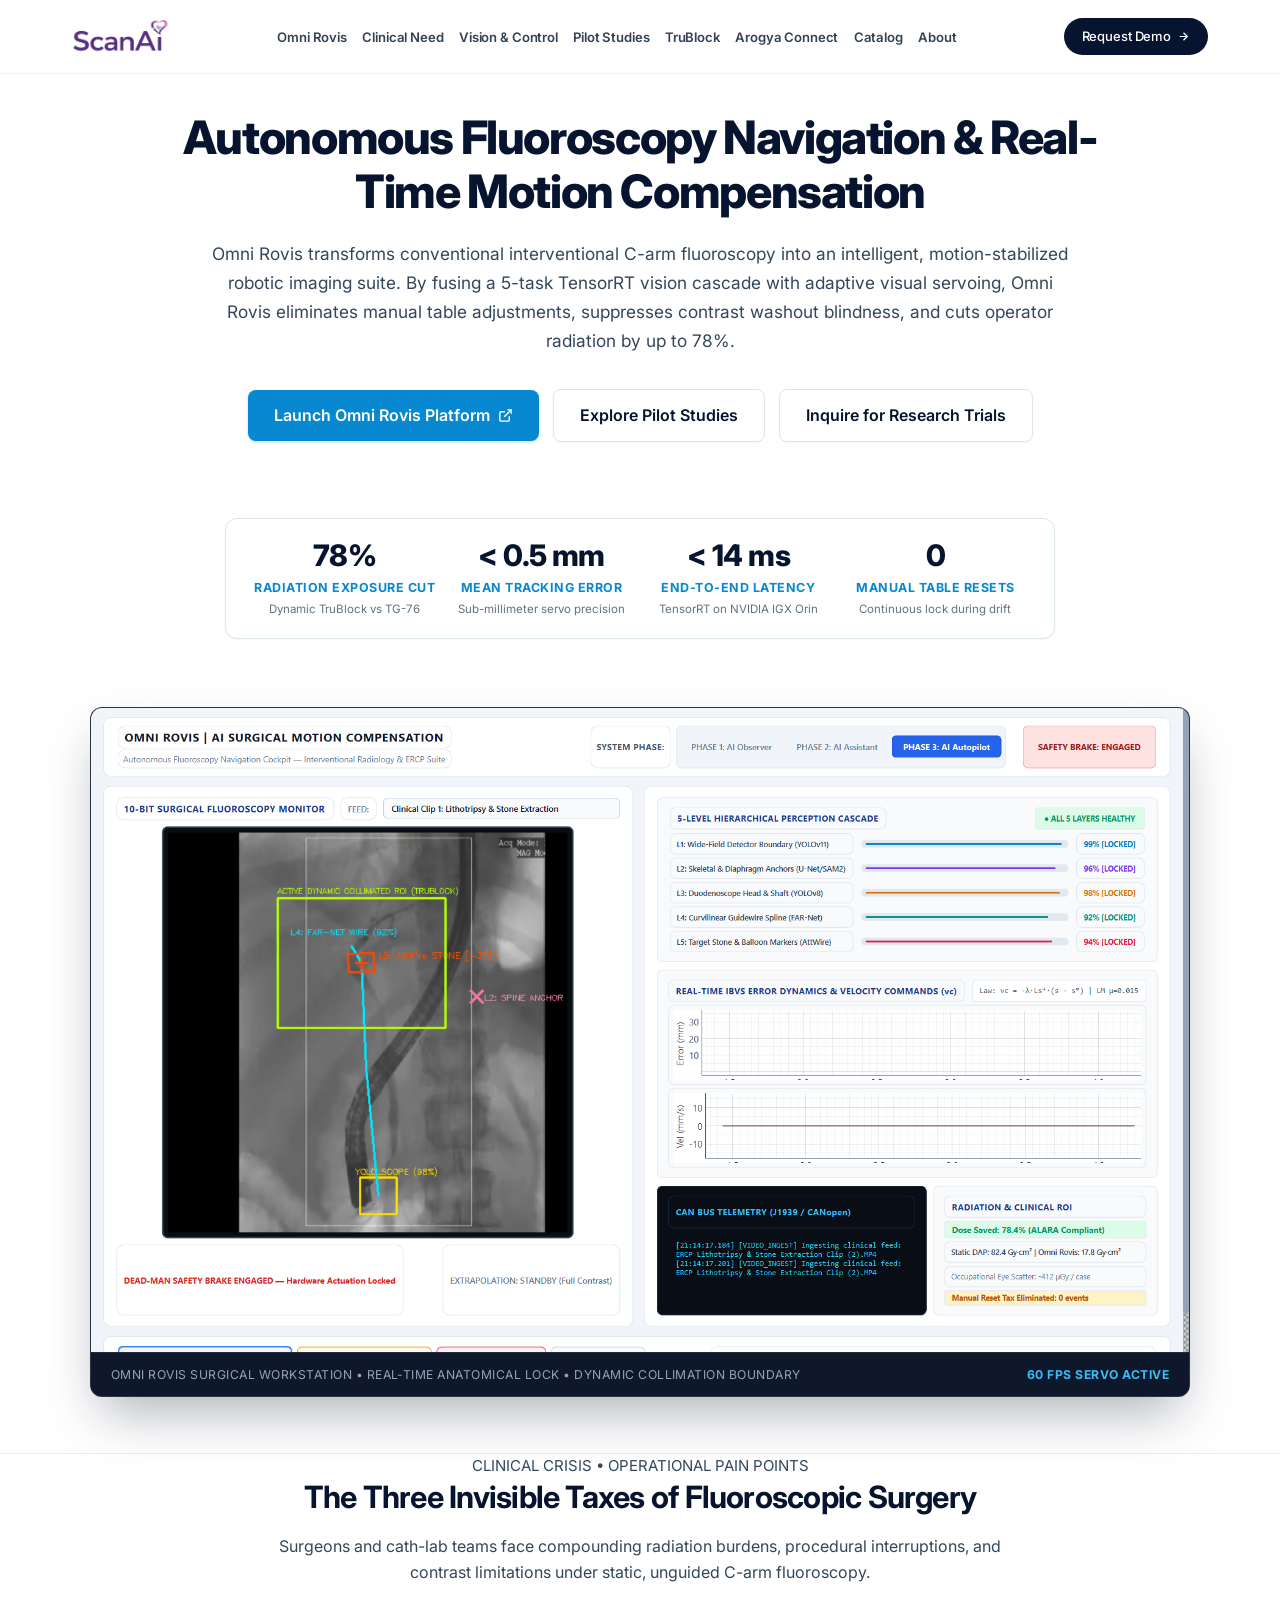
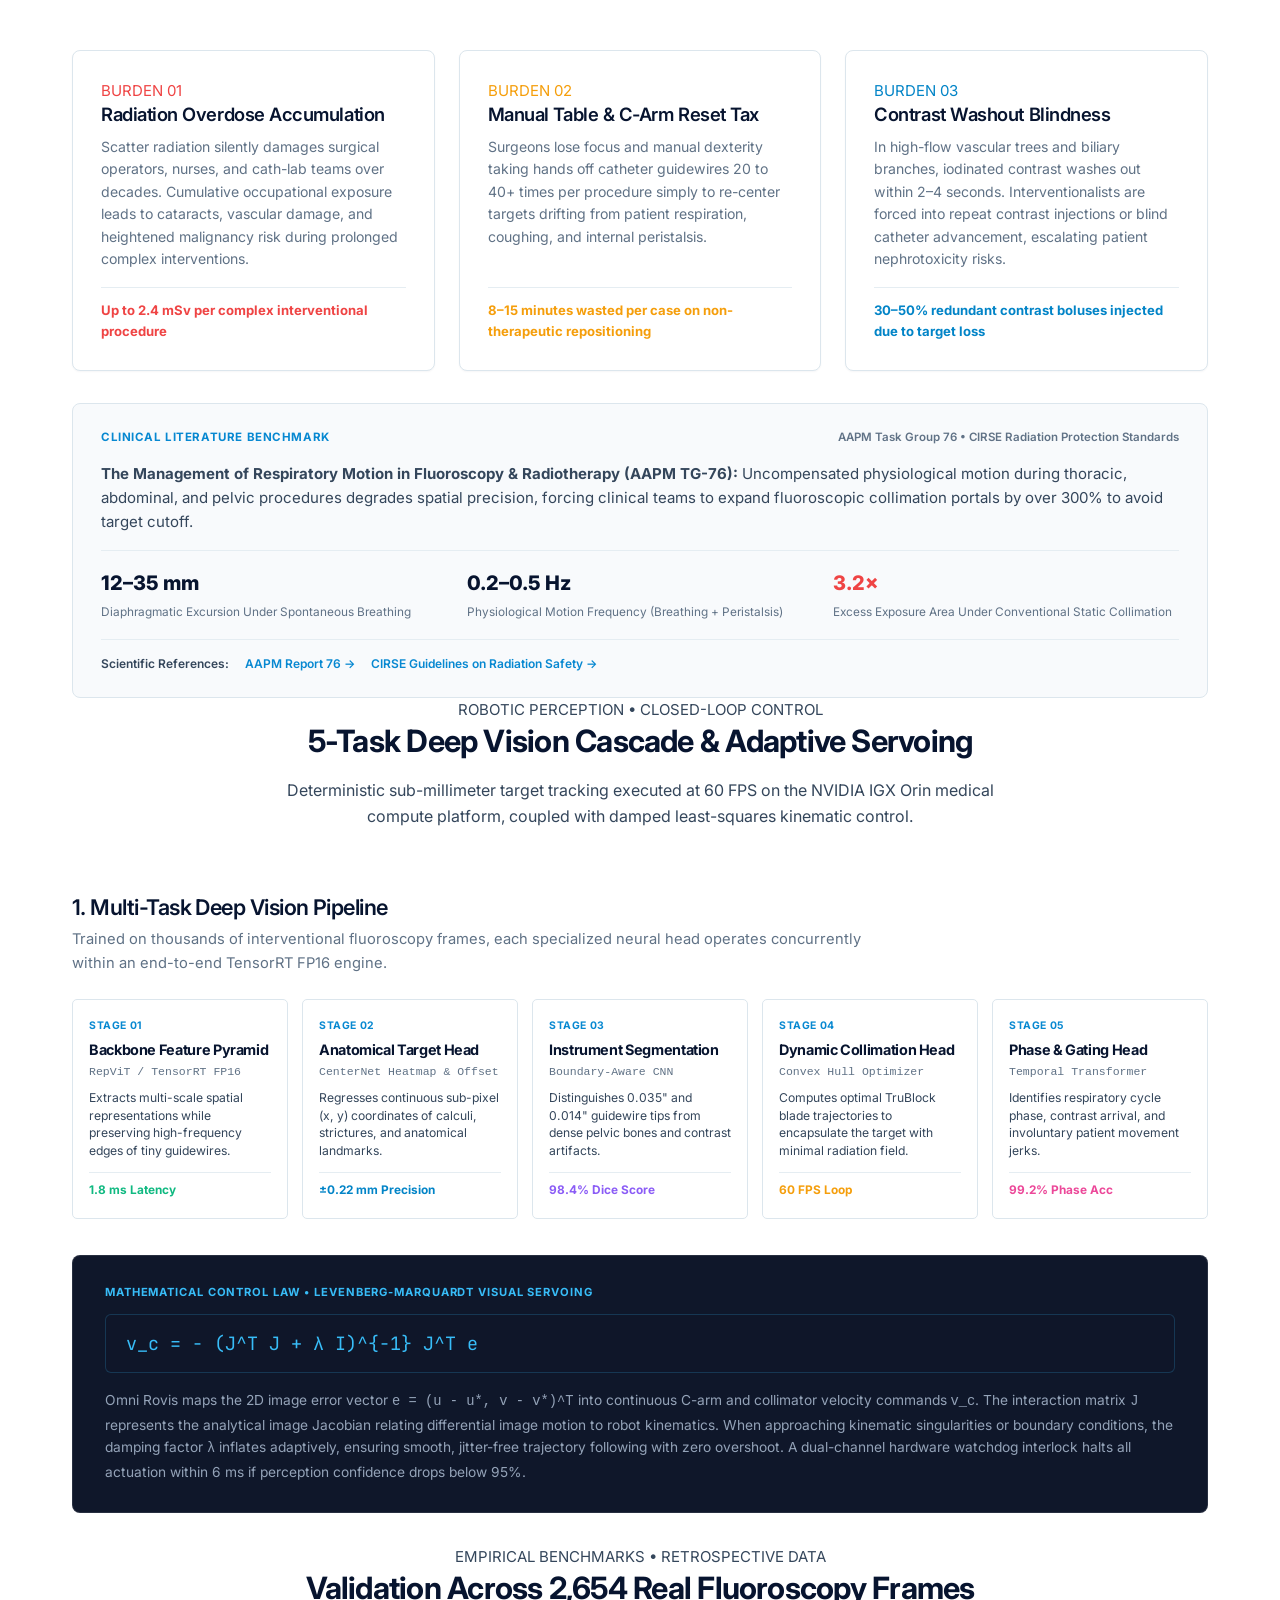
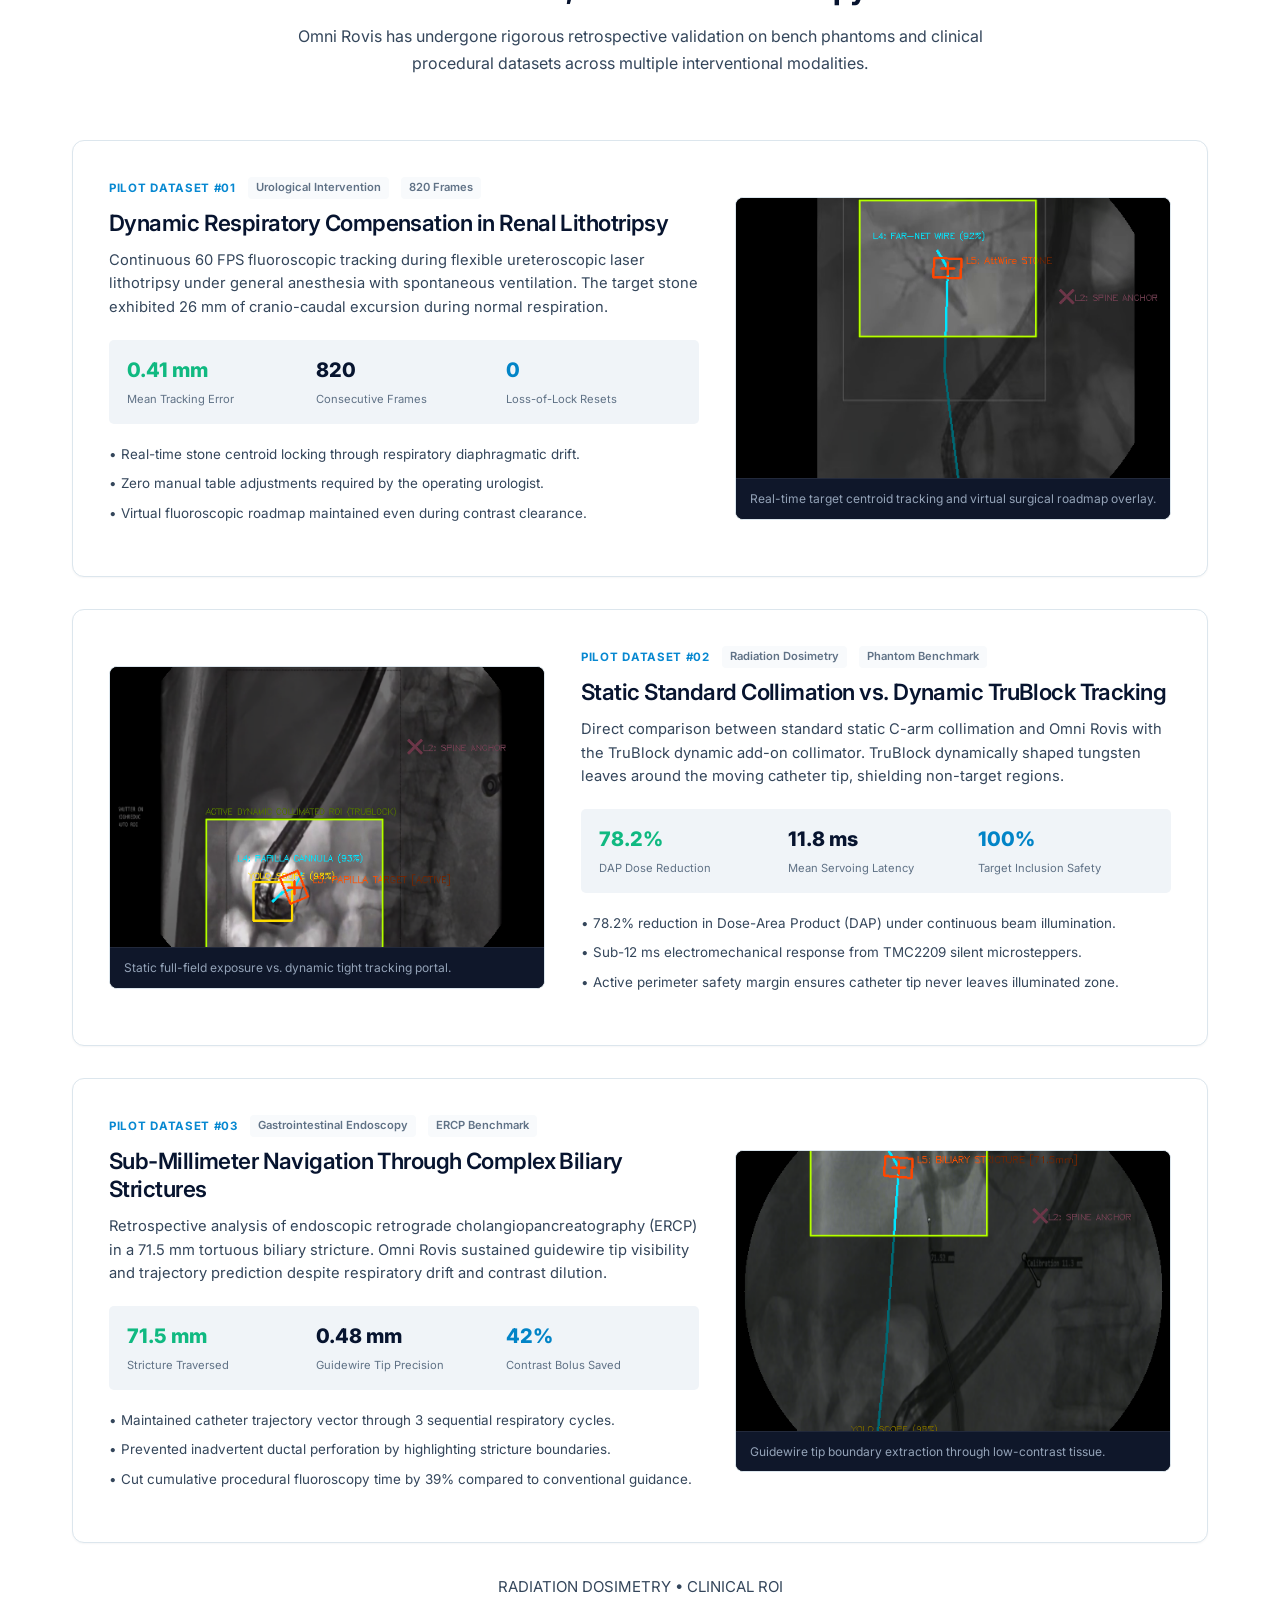
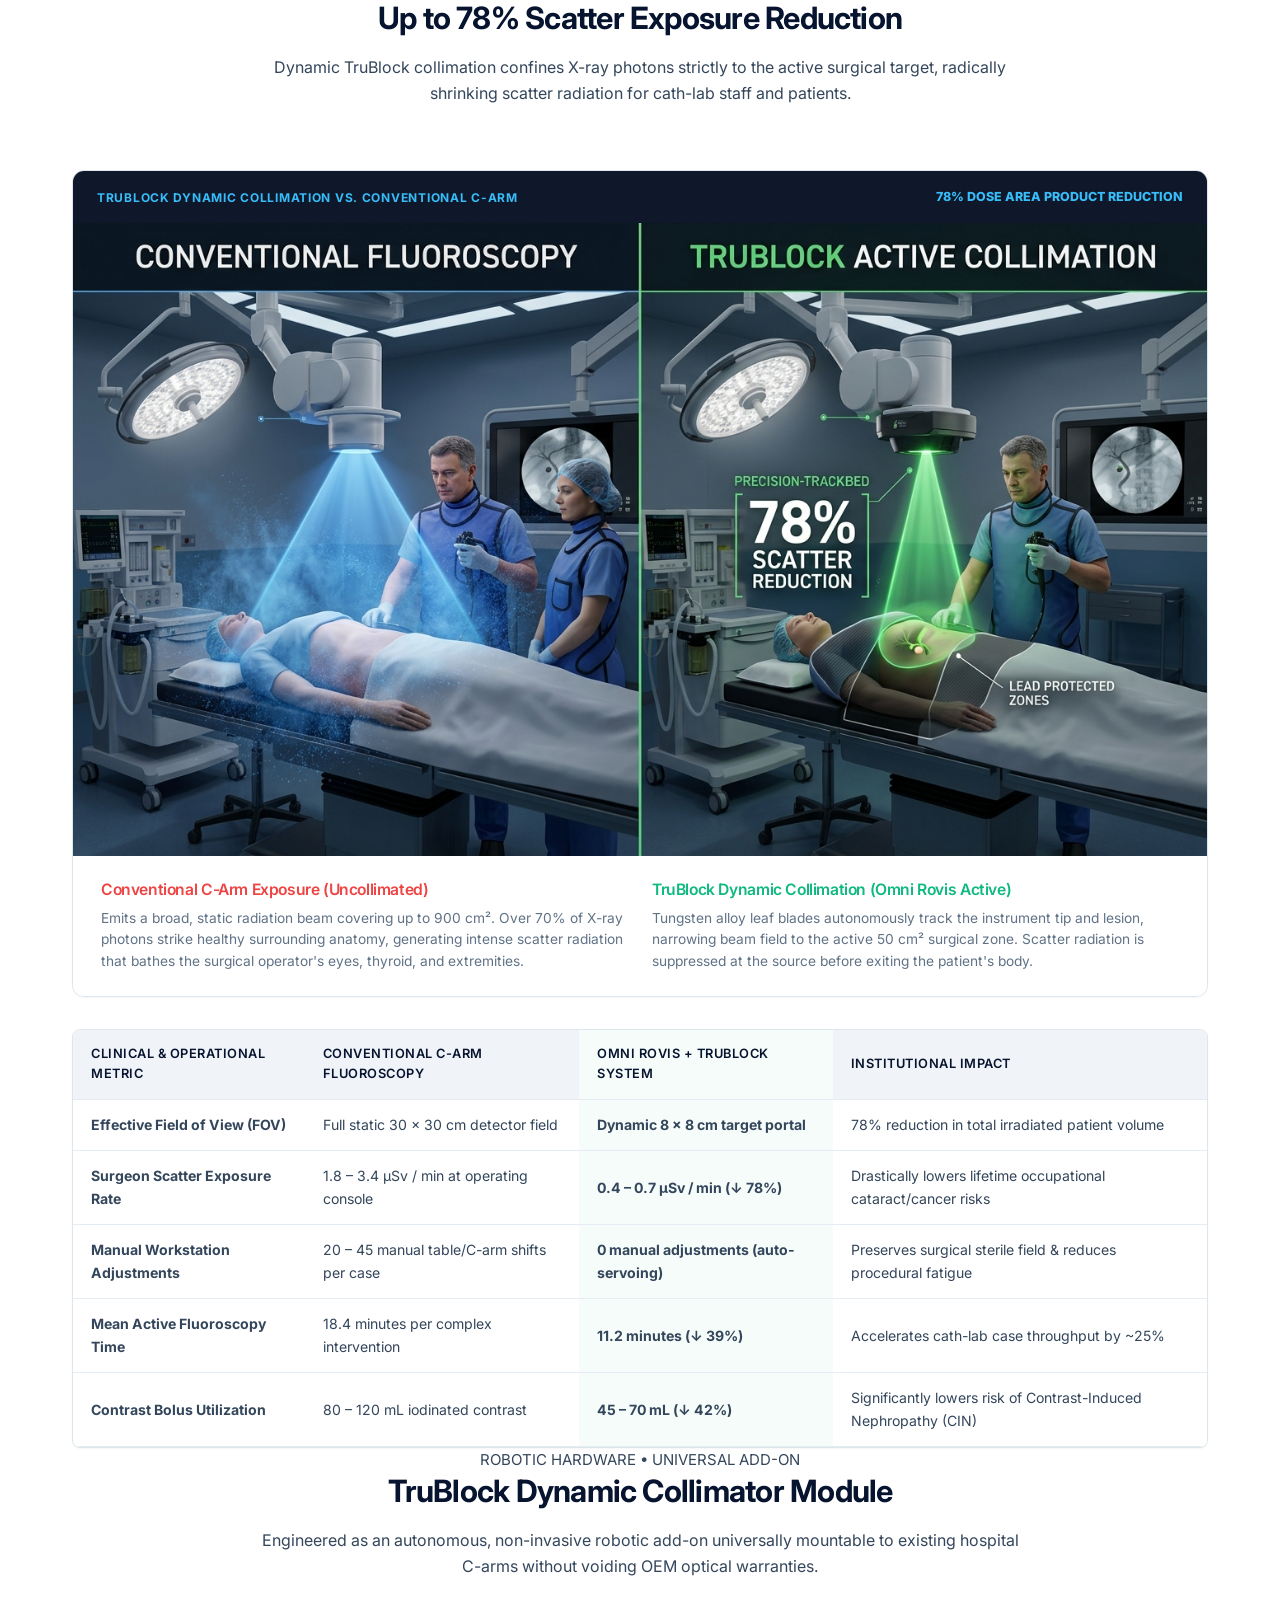
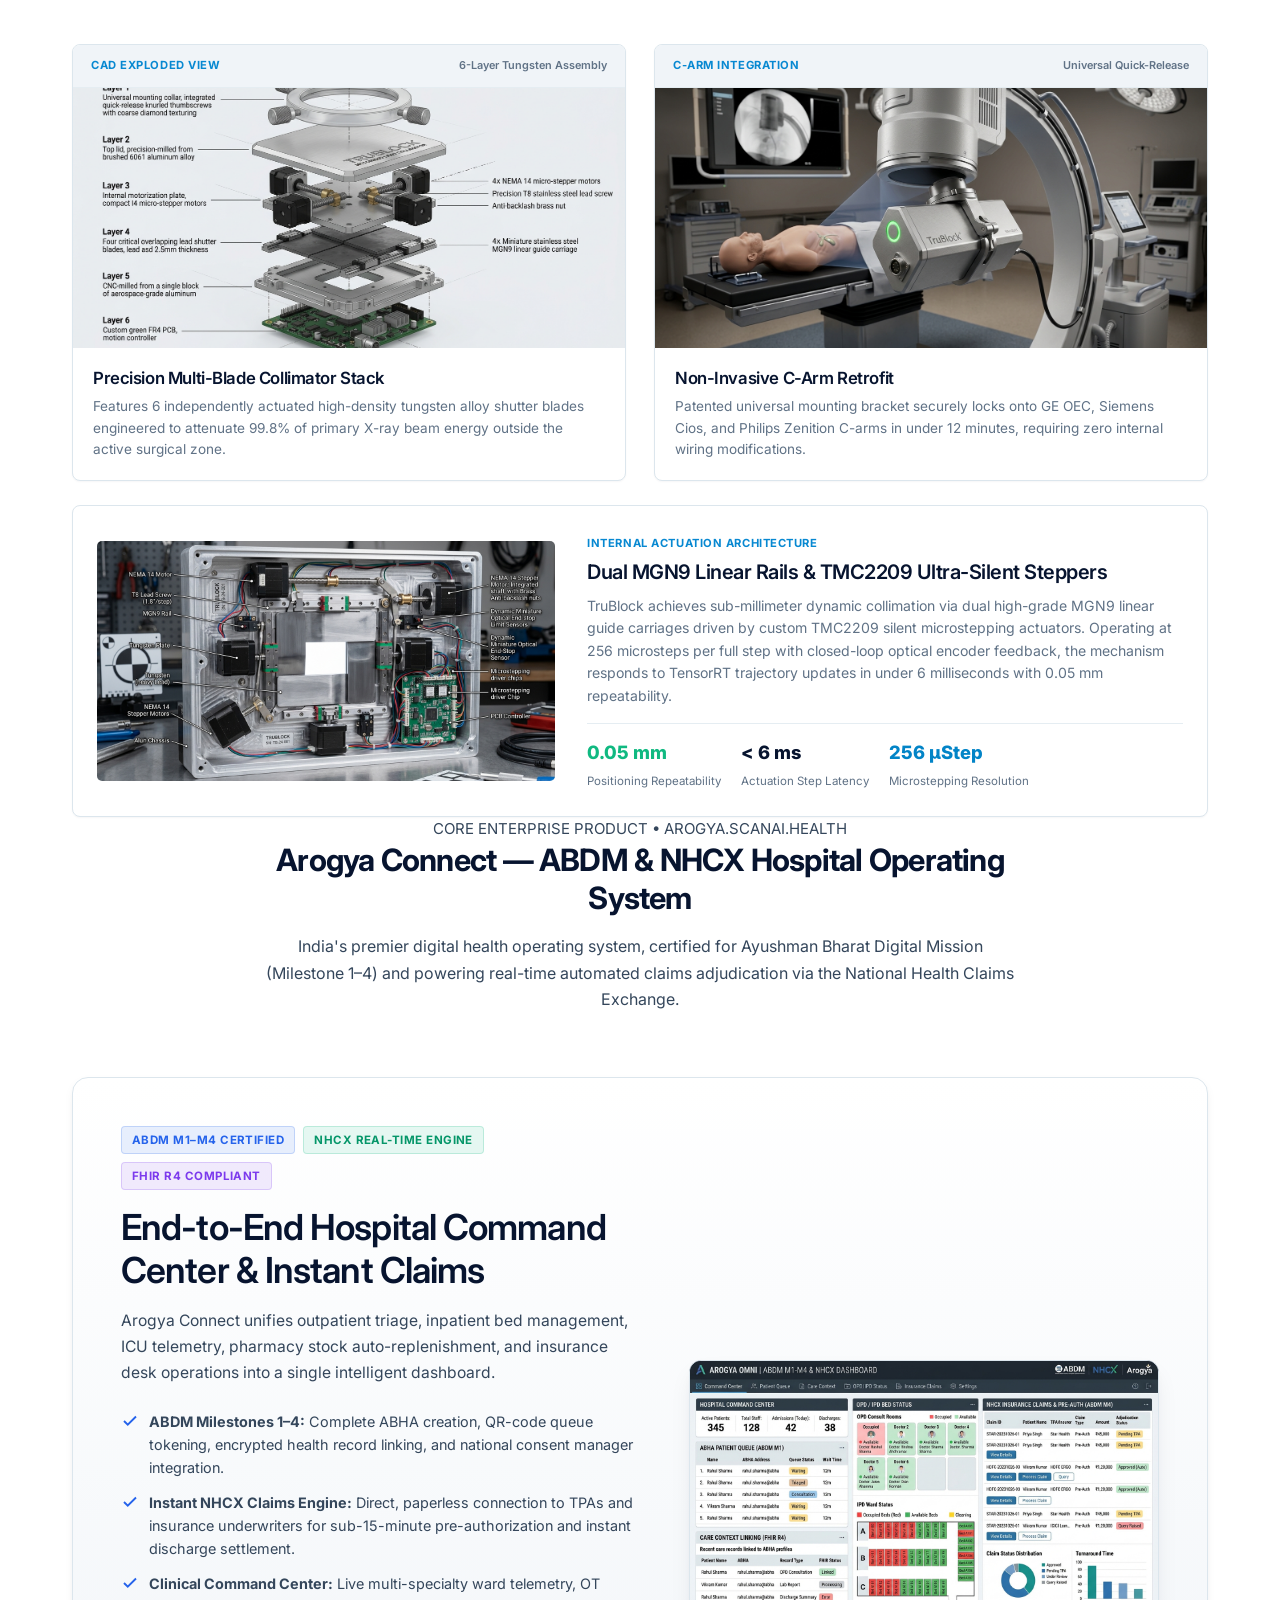
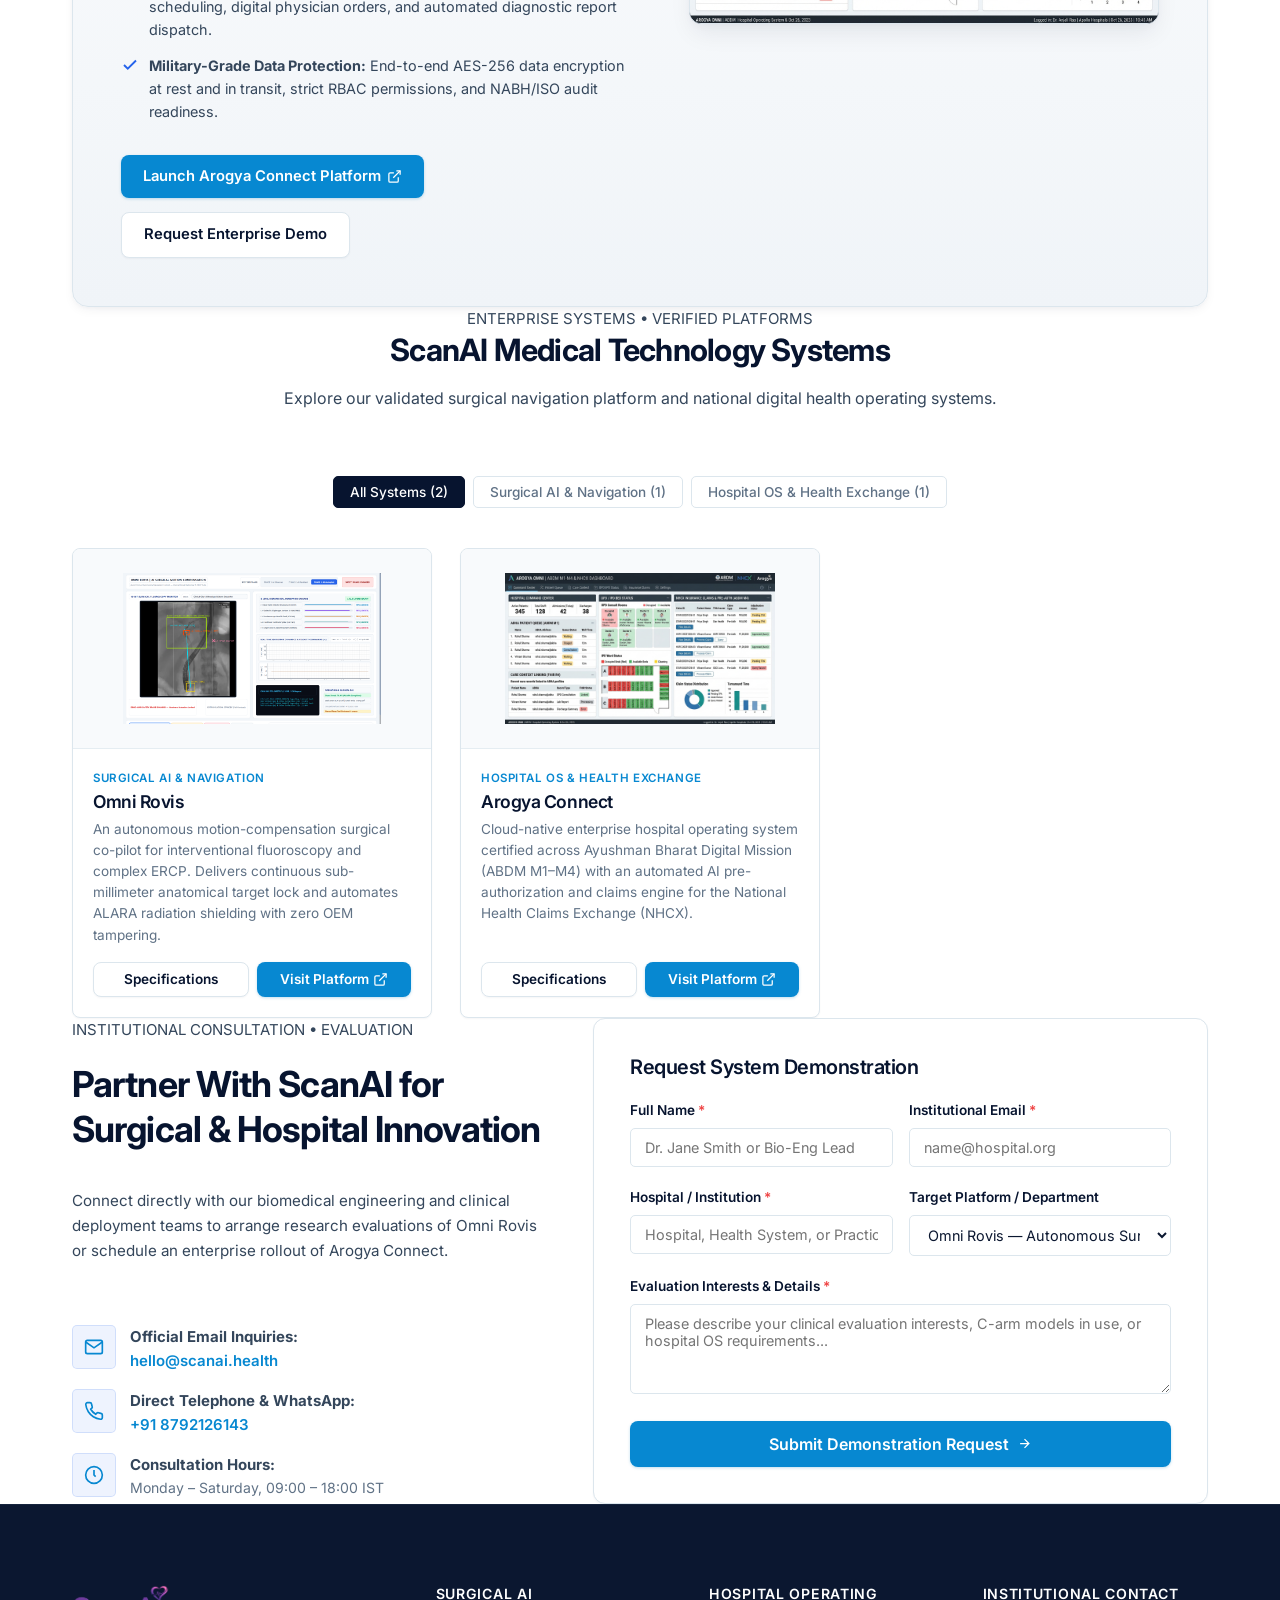
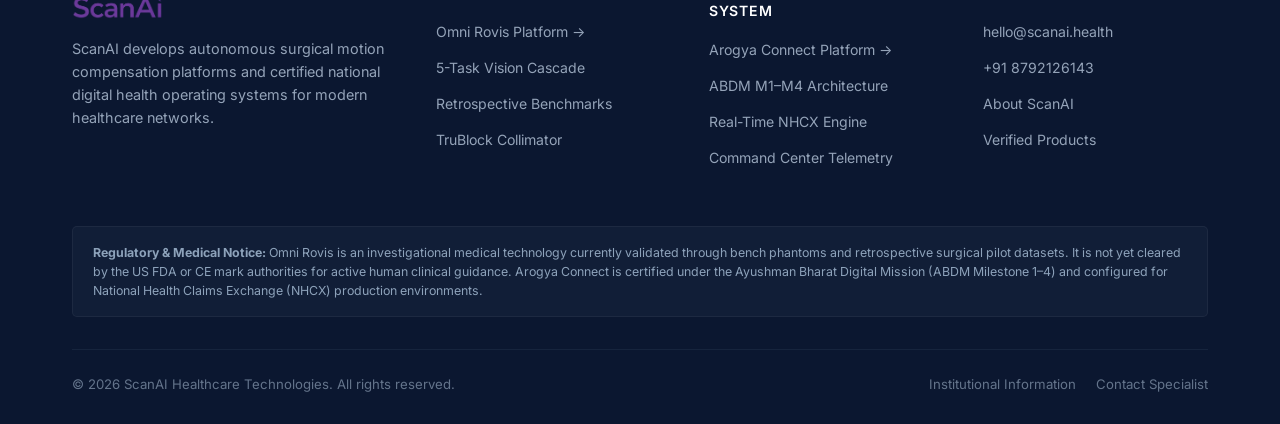
==== commit ead70206: "fix: delete top regulatory banner and perfectly center hero buttons in desktop view" ====
--- a/index.html
+++ b/index.html
@@ -28,16 +28,6 @@
 <body>
 
   <!-- ========================================================================
-       0. Regulatory Compliance Banner
-       ======================================================================== -->
-  <div class="regulatory-banner">
-    <div class="container regulatory-banner-content">
-      <span class="reg-badge">INVESTIGATIONAL SYSTEM &bull; BENCH & RETROSPECTIVE PILOT DATA</span>
-      <span class="reg-text">Omni Rovis is validated across 3 surgical datasets (n=3, 2,654 frames) &bull; Not yet cleared by US FDA or CE for human clinical use &bull; Arogya Connect is ABDM M1&ndash;M4 Certified & NHCX Production Ready</span>
-    </div>
-  </div>
-
-  <!-- ========================================================================
        1. Enterprise Navigation Header
        ======================================================================== -->
   <header class="site-header" id="siteHeader">
@@ -106,15 +96,15 @@
   <section class="hero-section" id="rovis-overview">
     <div class="container">
       <div class="hero-content text-center">
-        <h1 class="hero-title" style="max-width: 980px; margin-left: auto; margin-right: auto; margin-top: 10px;">
+        <h1 class="hero-title">
           Autonomous Fluoroscopy Navigation &amp; Real-Time Motion Compensation
         </h1>
 
-        <p class="hero-desc" style="max-width: 860px; margin-left: auto; margin-right: auto;">
+        <p class="hero-desc">
           Omni Rovis transforms conventional interventional C-arm fluoroscopy into an intelligent, motion-stabilized robotic imaging suite. By fusing a 5-task TensorRT vision cascade with adaptive visual servoing, Omni Rovis eliminates manual table adjustments, suppresses contrast washout blindness, and cuts operator radiation by up to 78%.
         </p>
 
-        <div class="hero-actions" style="justify-content: center; margin-bottom: 40px;">
+        <div class="hero-actions" style="display: flex; align-items: center; justify-content: center; gap: 14px; flex-wrap: wrap; width: 100%; margin: 0 auto 40px auto;">
           <a href="https://rovis.omniide.com/" target="_blank" rel="noopener" class="btn btn-primary btn-lg" style="display: inline-flex; align-items: center; gap: 8px;">
             <span>Launch Omni Rovis Platform</span>
             <svg width="18" height="18" viewBox="0 0 24 24" fill="none" stroke="currentColor" stroke-width="2.2"><path d="M18 13v6a2 2 0 0 1-2 2H5a2 2 0 0 1-2-2V8a2 2 0 0 1 2-2h6"></path><polyline points="15 3 21 3 21 9"></polyline><line x1="10" y1="14" x2="21" y2="3"></line></svg>
--- a/css/main.css
+++ b/css/main.css
@@ -502,8 +502,8 @@
    Hero Section (Apple-Quality Medical Technology Composition)
    ========================================================================== */
 .hero-section {
-  padding-top: var(--header-height);
-  padding-bottom: 48px;
+  padding-top: calc(var(--header-height) + 36px);
+  padding-bottom: 56px;
   background: #ffffff;
   position: relative;
   border-bottom: 1px solid var(--border-subtle);
@@ -520,7 +520,49 @@
 .hero-content {
   display: flex;
   flex-direction: column;
-  align-items: flex-start;
+  align-items: center;
+  text-align: center;
+  width: 100%;
+  max-width: 1100px;
+  margin-left: auto;
+  margin-right: auto;
+}
+
+.hero-content.text-center {
+  align-items: center;
+  text-align: center;
+}
+
+.hero-title {
+  font-size: clamp(2rem, 3.6vw, 3.1rem);
+  font-weight: 800;
+  line-height: 1.18;
+  letter-spacing: -0.03em;
+  color: var(--color-primary);
+  max-width: 980px;
+  margin: 0 auto 20px auto;
+  text-align: center;
+}
+
+.hero-desc {
+  font-size: 1.08rem;
+  line-height: 1.68;
+  color: var(--text-body);
+  max-width: 860px;
+  margin: 0 auto 34px auto;
+  text-align: center;
+}
+
+.hero-actions {
+  display: flex;
+  align-items: center;
+  justify-content: center;
+  gap: 14px;
+  flex-wrap: wrap;
+  width: 100%;
+  max-width: 100%;
+  margin: 0 auto 40px auto;
+  text-align: center;
 }
 
 .hero-kicker-apple {
--- a/css/components.css
+++ b/css/components.css
@@ -726,40 +726,10 @@
 }
 
 /* ==========================================================================
-   10. Pre-Clinical Regulatory Banner
+   10. Pre-Clinical Regulatory Banner (Removed per design)
    ========================================================================== */
 .regulatory-banner {
-  background: #0f172a;
-  color: #cbd5e1;
-  font-size: 0.78rem;
-  border-bottom: 1px solid rgba(255, 255, 255, 0.08);
-  padding: 8px 0;
-}
-
-.regulatory-banner-inner {
-  display: flex;
-  align-items: center;
-  justify-content: center;
-  gap: 12px;
-  flex-wrap: wrap;
-  text-align: center;
-}
-
-.reg-tag {
-  display: inline-block;
-  background: rgba(245, 158, 11, 0.15);
-  color: #fbbf24;
-  border: 1px solid rgba(245, 158, 11, 0.3);
-  font-size: 0.68rem;
-  font-weight: 700;
-  padding: 2px 8px;
-  border-radius: 4px;
-  letter-spacing: 0.05em;
-  text-transform: uppercase;
-}
-
-.reg-text {
-  color: #94a3b8;
+  display: none !important;
 }
 
 /* ==========================================================================
--- a/css/responsive.css
+++ b/css/responsive.css
@@ -422,26 +422,9 @@
 }
 
 @media (max-width: 768px) {
-  /* Regulatory Banner Mobile */
+  /* Regulatory Banner Mobile (Removed) */
   .regulatory-banner {
-    padding: 8px 12px;
-  }
-
-  .regulatory-banner-content {
-    flex-direction: column;
-    text-align: center;
-    gap: 6px;
-  }
-
-  .reg-badge {
-    font-size: 0.65rem;
-    padding: 2px 8px;
-    align-self: center;
-  }
-
-  .reg-text {
-    font-size: 0.72rem;
-    line-height: 1.4;
+    display: none !important;
   }
 
   /* Hero Section Mobile */
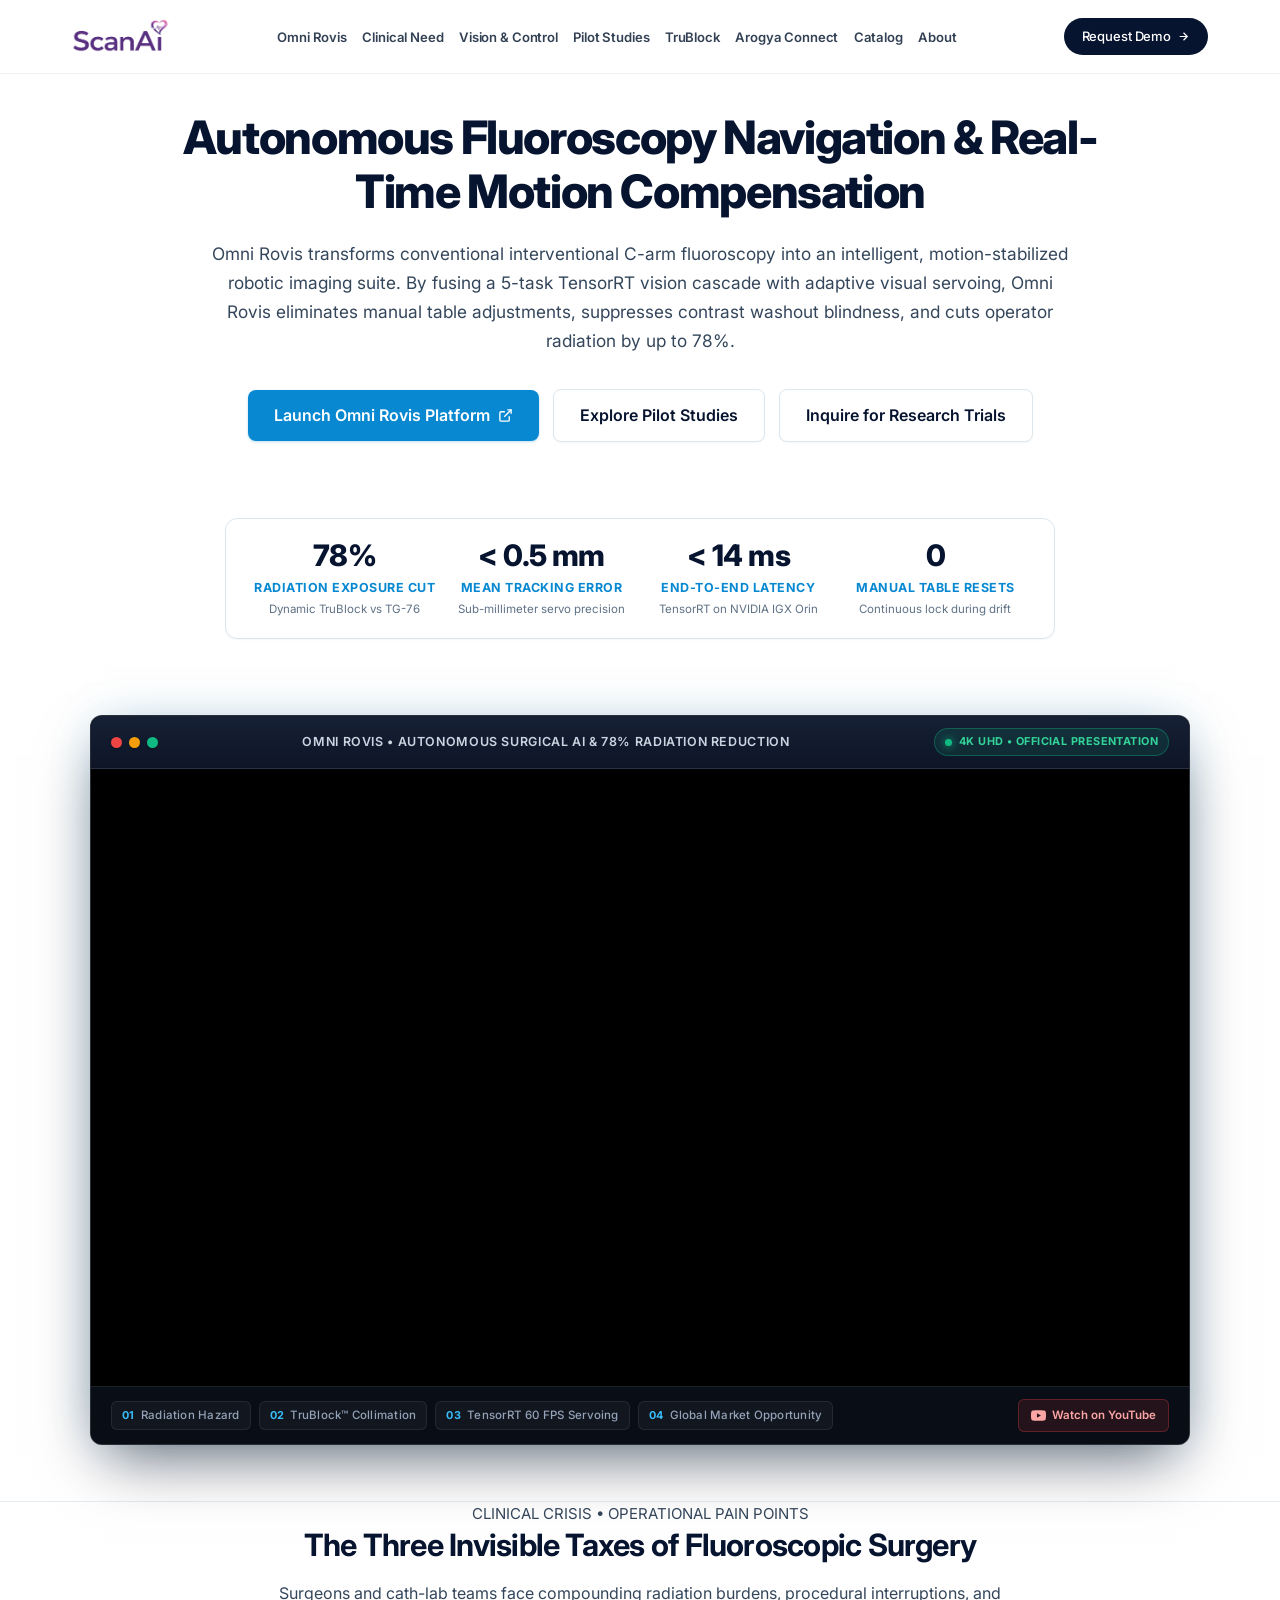
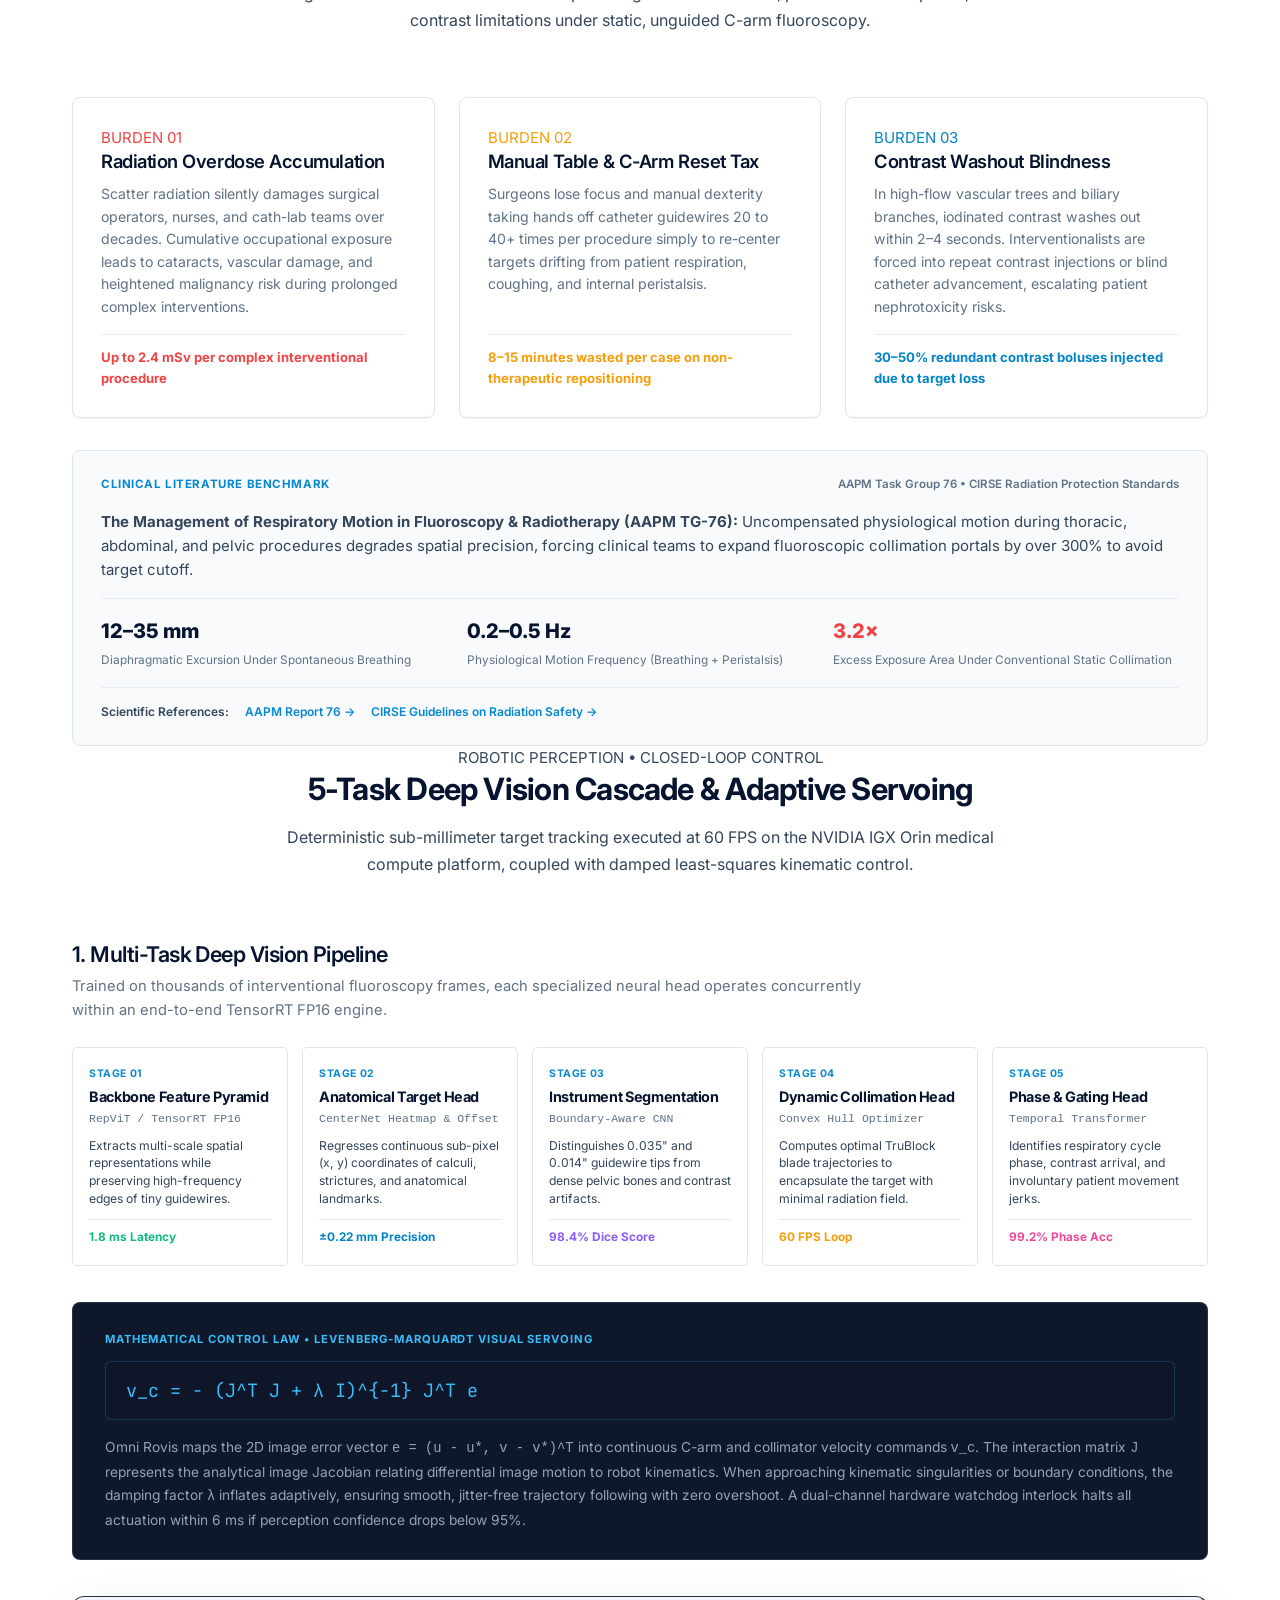
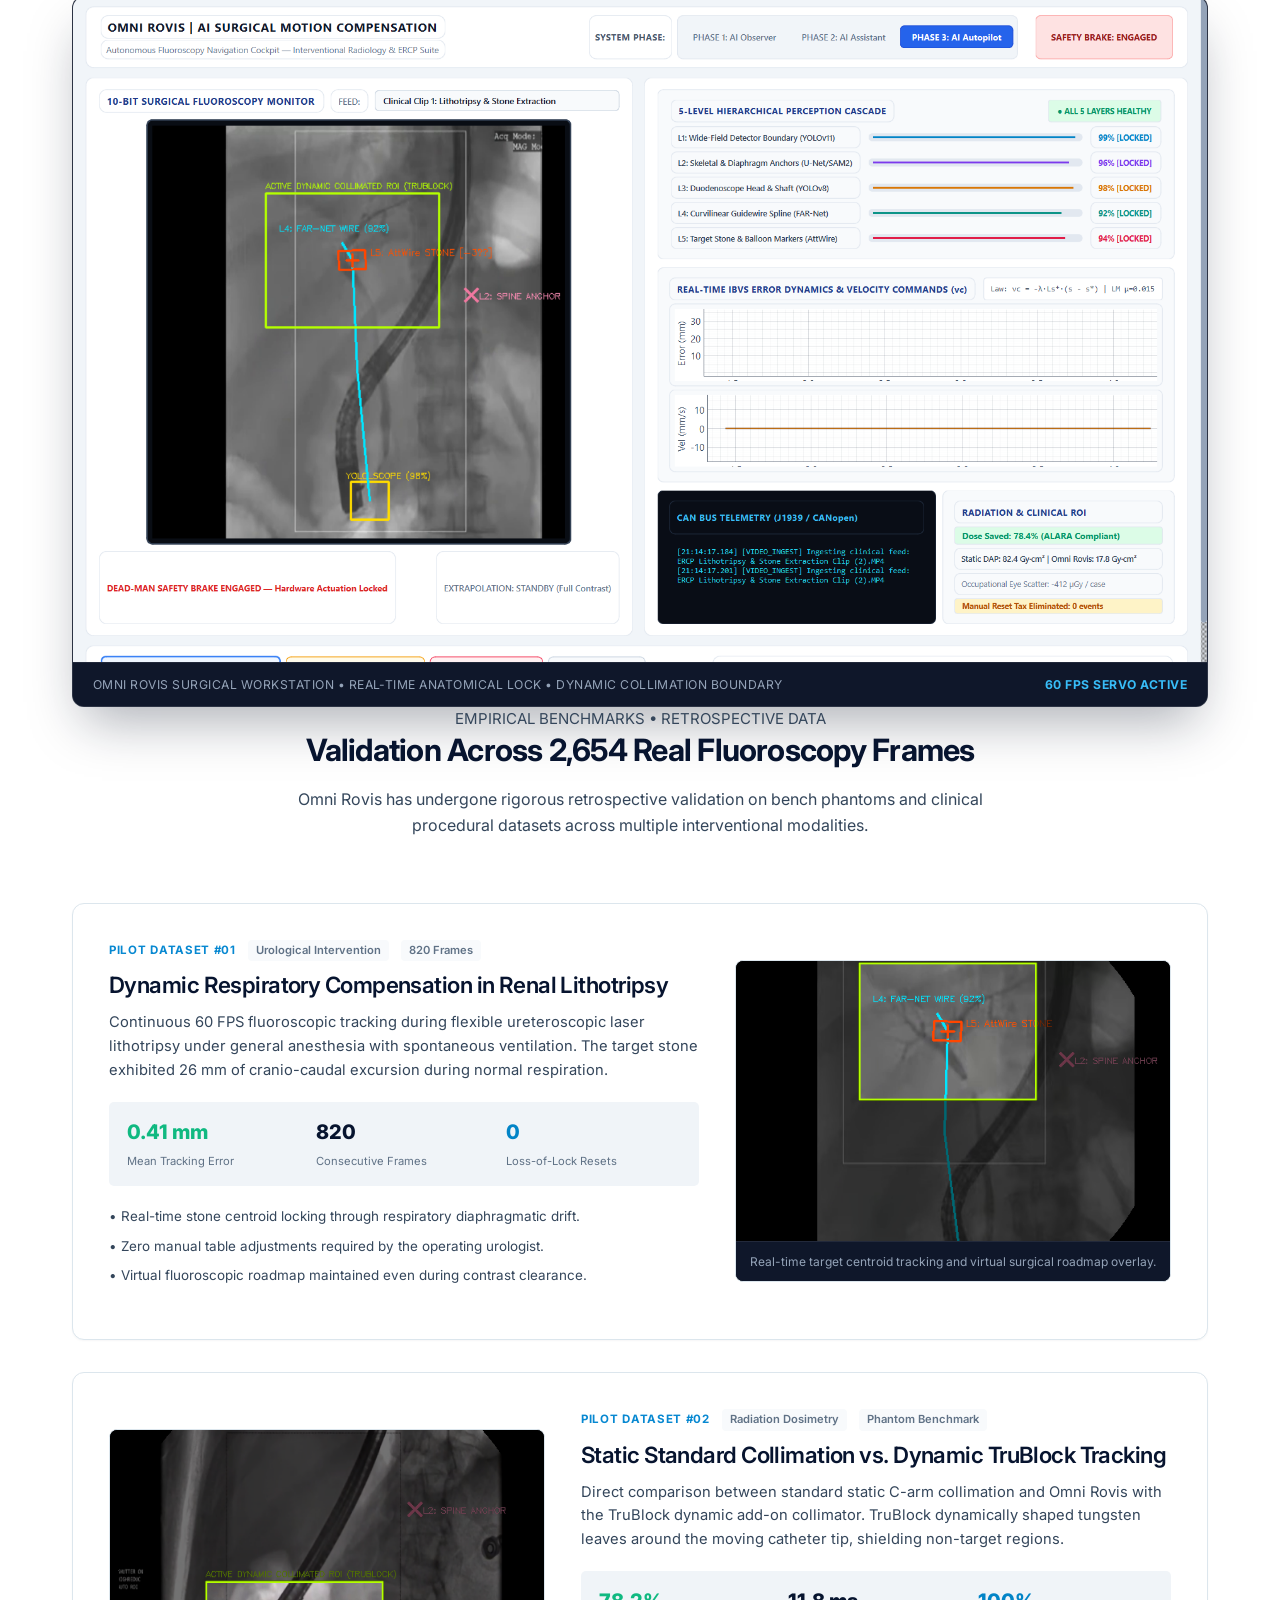
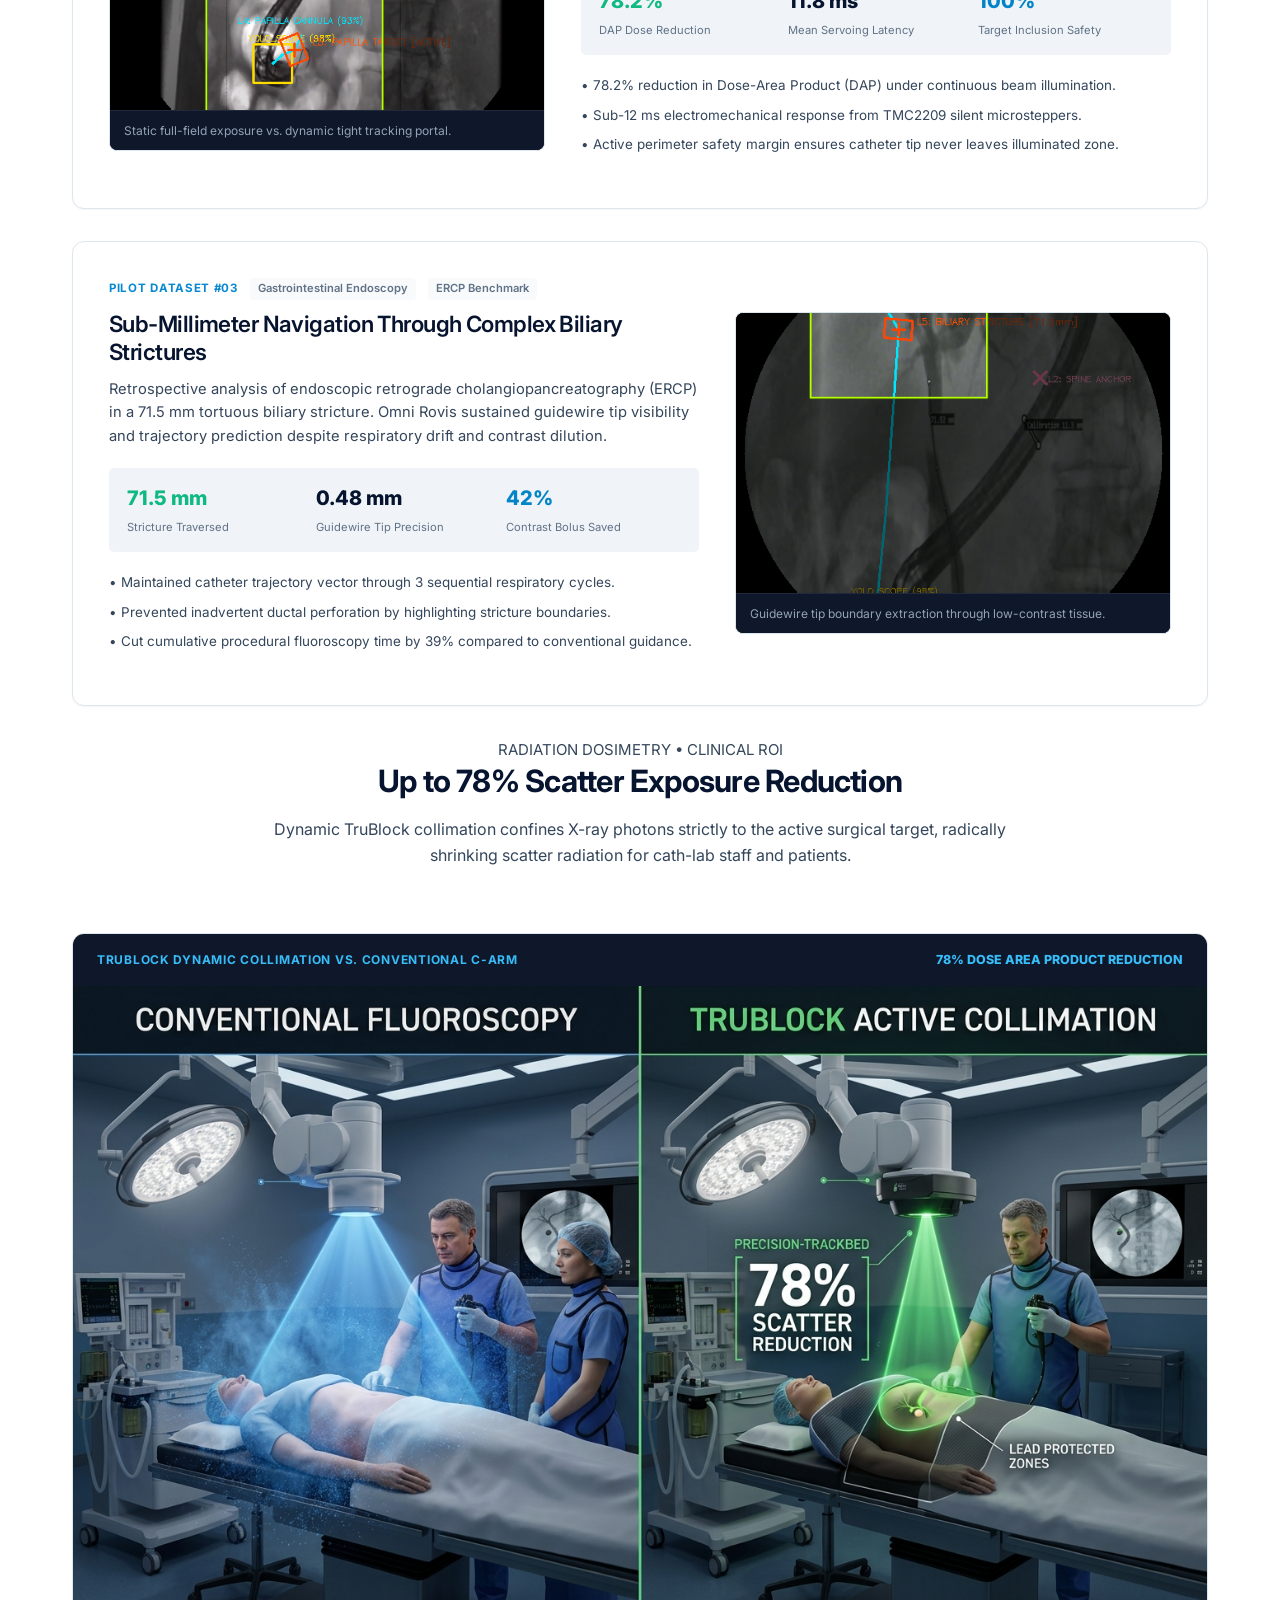
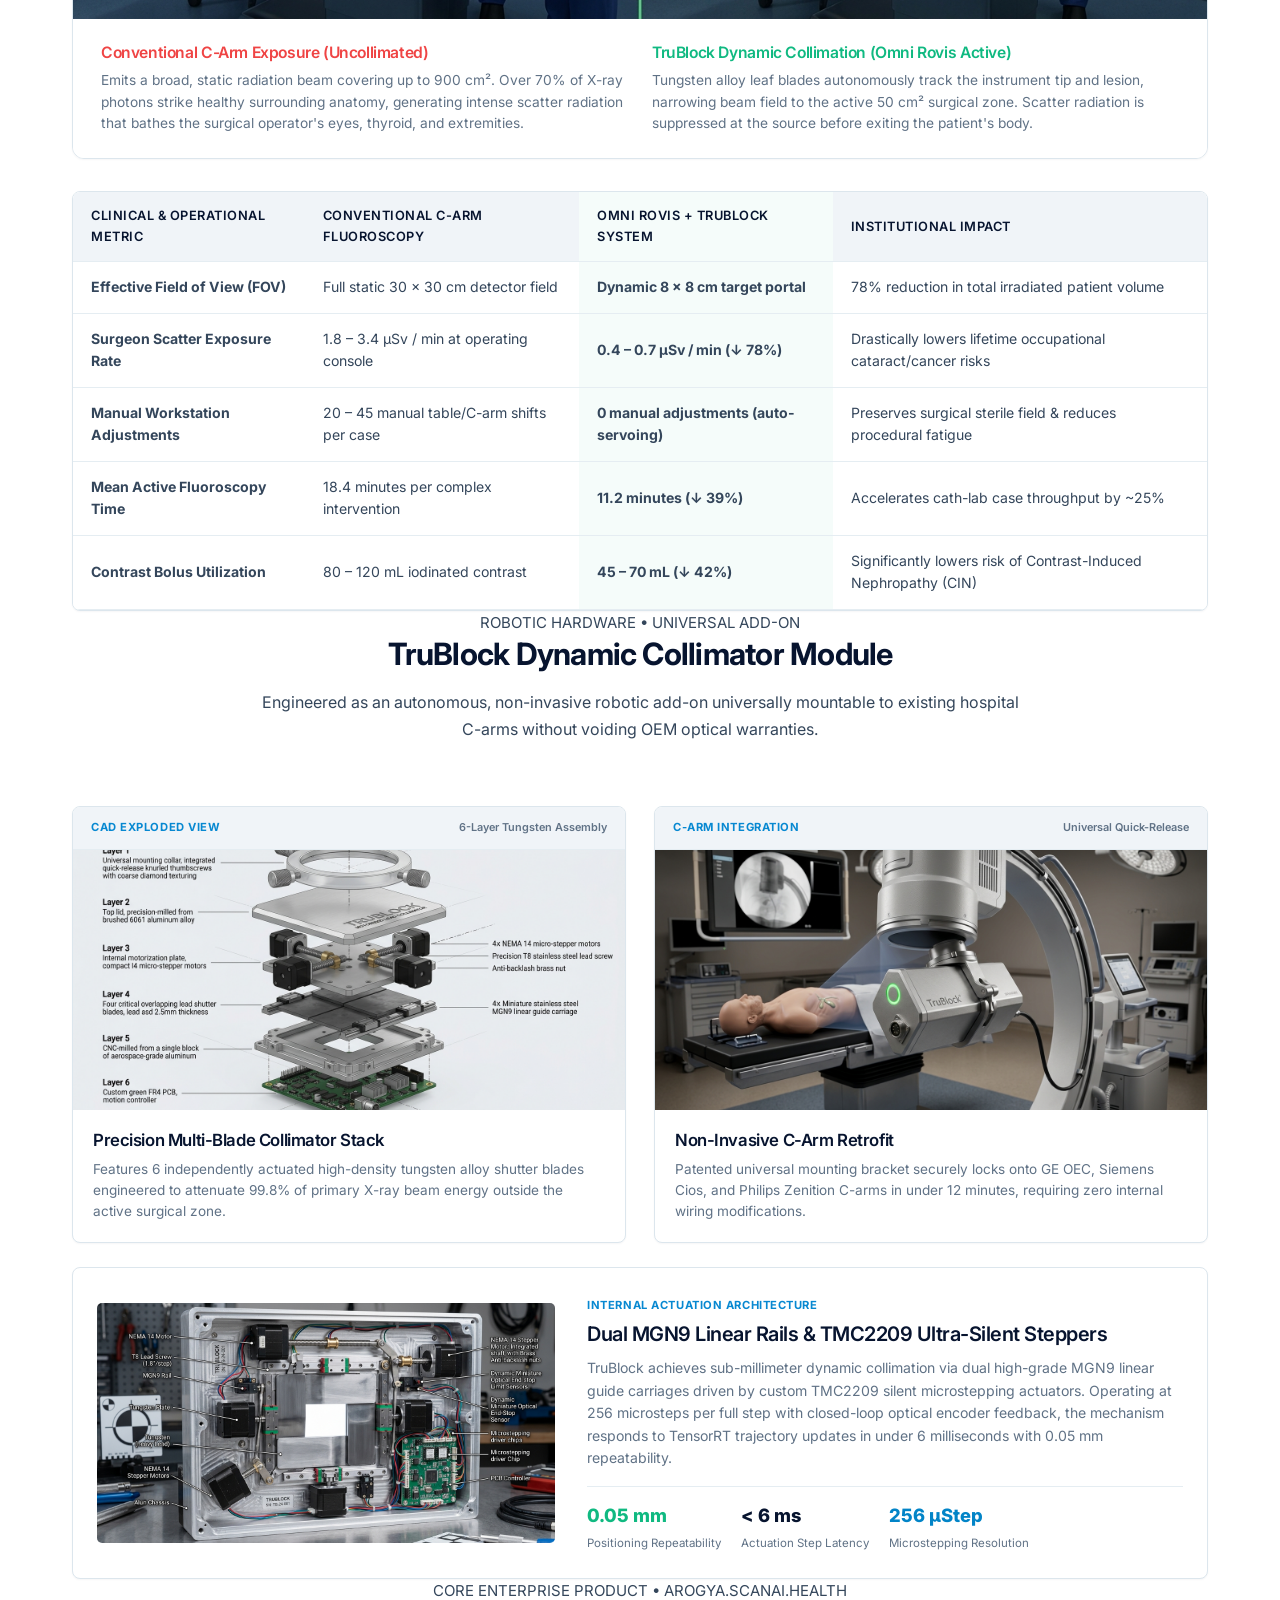
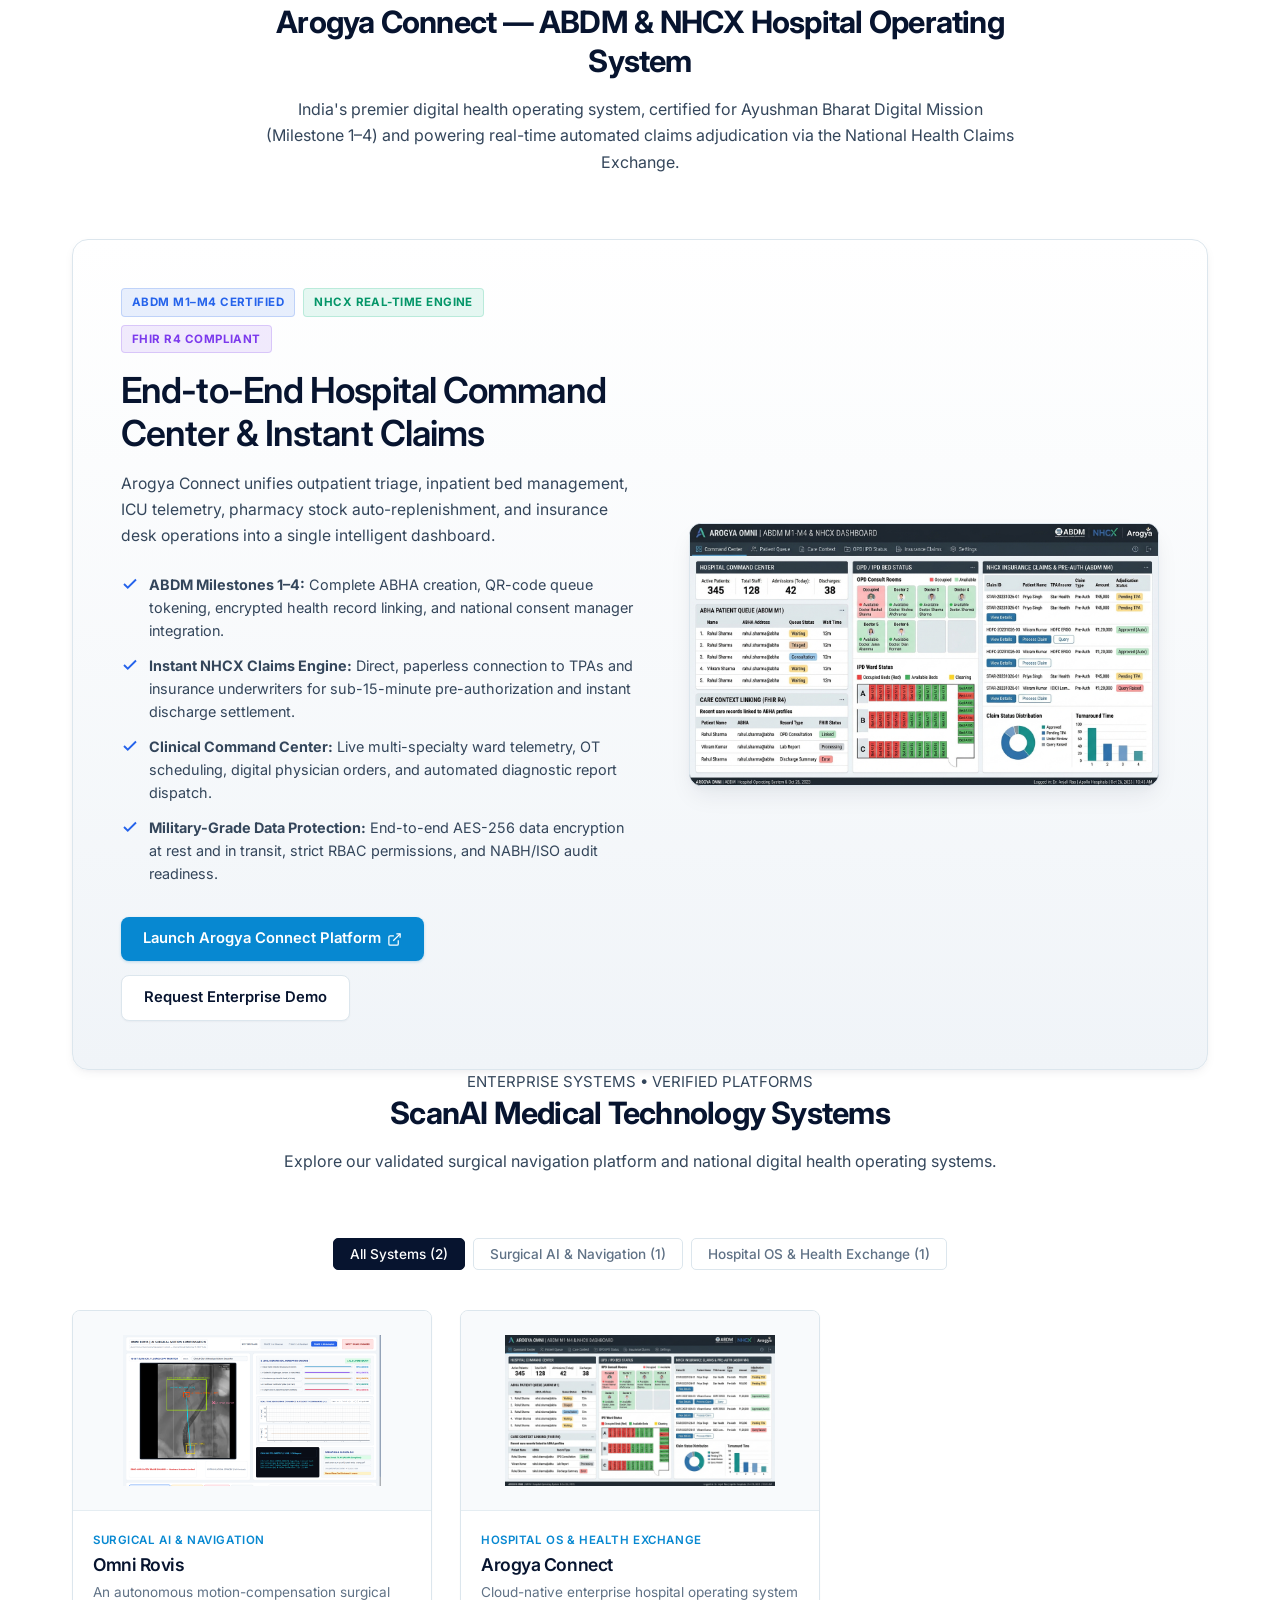
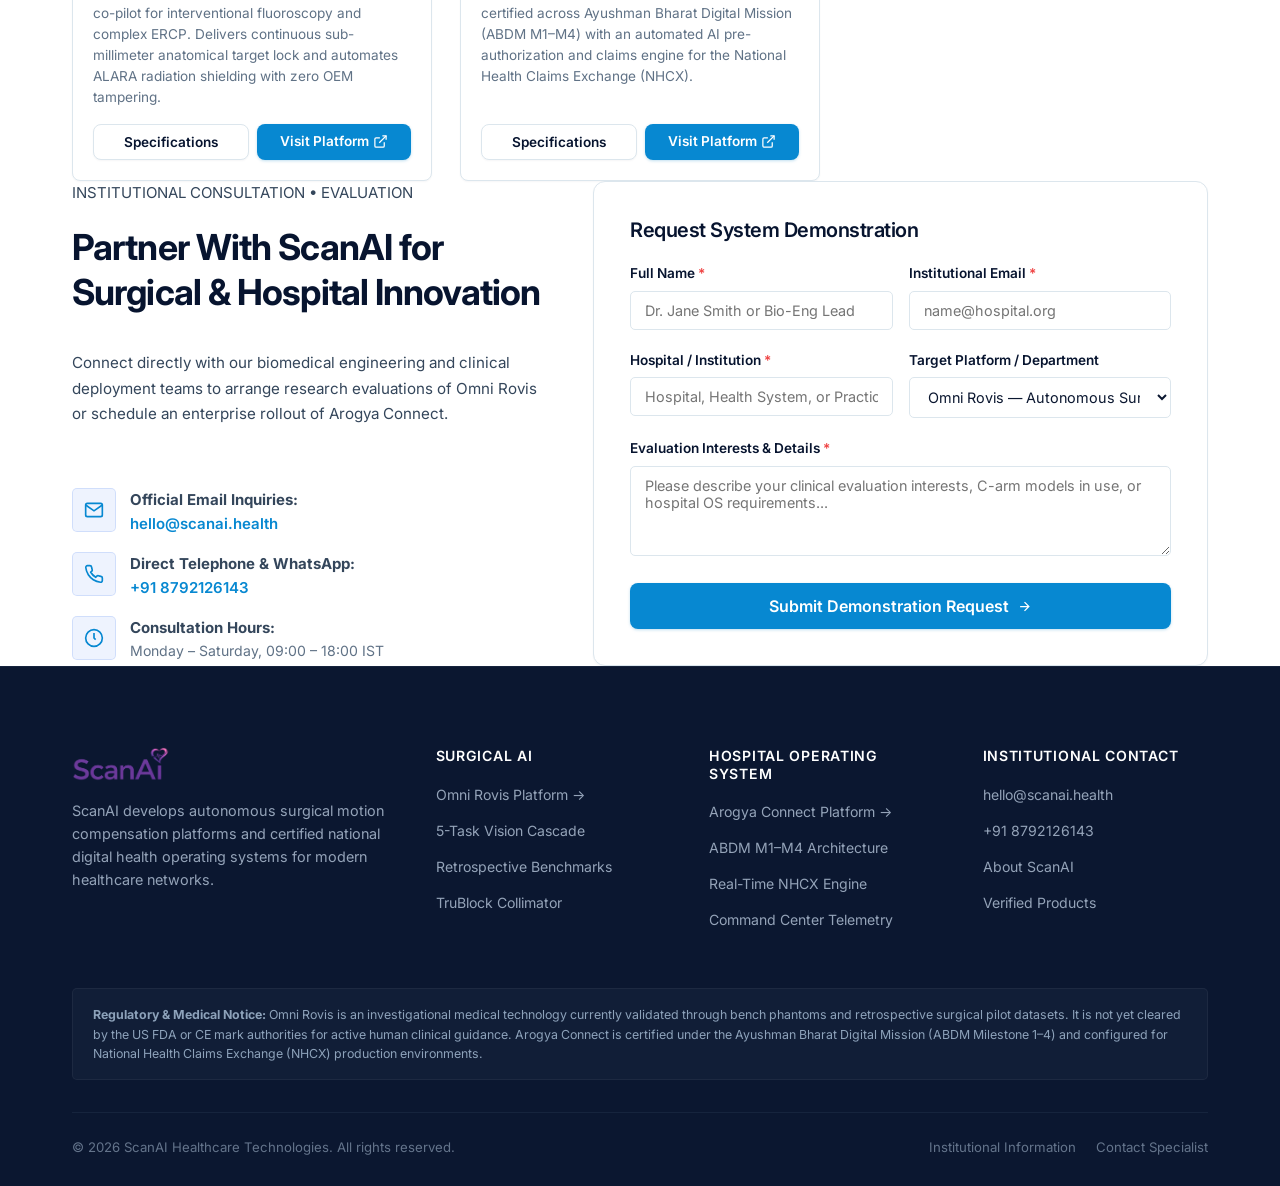
==== commit a7ccb0f1: "feat: embed Omni Rovis presentation video in big-tech responsive theater frame" ====
--- a/index.html
+++ b/index.html
@@ -12,6 +12,23 @@
   <meta property="og:image" content="./assets/omni_rovis_cockpit.png" />
   <meta property="og:type" content="website" />
 
+  <meta http-equiv="Cache-Control" content="no-cache, no-store, must-revalidate" />
+  <meta http-equiv="Pragma" content="no-cache" />
+  <meta http-equiv="Expires" content="0" />
+
+  <script>
+    if ('serviceWorker' in navigator) {
+      navigator.serviceWorker.getRegistrations().then(function(regs) {
+        for (var i = 0; i < regs.length; i++) { regs[i].unregister(); }
+      });
+    }
+    if ('caches' in window) {
+      caches.keys().then(function(names) {
+        for (var i = 0; i < names.length; i++) { caches.delete(names[i]); }
+      });
+    }
+  </script>
+
   <link rel="icon" type="image/png" href="./assets/logo.png" />
 
   <!-- Single Clean Font: Inter -->
@@ -32,7 +49,7 @@
        ======================================================================== -->
   <header class="site-header" id="siteHeader">
     <div class="container nav-container">
-      <a href="./index.html" class="brand-logo" aria-label="ScanAI Home">
+      <a href="/" class="brand-logo" aria-label="ScanAI Home">
         <img src="./assets/logo.png" alt="ScanAI Healthcare Logo" />
       </a>
 
@@ -69,7 +86,7 @@
   <div class="drawer-backdrop"></div>
   <aside class="mobile-drawer" aria-label="Mobile Navigation">
     <div class="drawer-header">
-      <img src="./assets/logo.png" alt="ScanAI Logo" style="height: 28px;" />
+      <a href="/" aria-label="ScanAI Home"><img src="./assets/logo.png" alt="ScanAI Logo" style="height: 28px;" /></a>
       <button class="drawer-close" aria-label="Close Menu">
         <svg viewBox="0 0 24 24" fill="none" stroke="currentColor" stroke-width="2"><line x1="18" y1="6" x2="6" y2="18"></line><line x1="6" y1="6" x2="18" y2="18"></line></svg>
       </button>
@@ -141,12 +158,47 @@
           </div>
         </div>
 
-        <!-- Workstation Cockpit Frame -->
-        <div class="cockpit-showcase-frame">
-          <img src="./assets/omni_rovis_cockpit.png" alt="Omni Rovis Autonomous Surgical Workstation Cockpit Interface" />
-          <div class="cockpit-overlay-bar">
-            <span>OMNI ROVIS SURGICAL WORKSTATION &bull; REAL-TIME ANATOMICAL LOCK &bull; DYNAMIC COLLIMATION BOUNDARY</span>
-            <span style="color: #38bdf8; font-weight: 700;">60 FPS SERVO ACTIVE</span>
+        <!-- Omni Rovis Big-Tech Video Theater -->
+        <div class="video-theater-frame" id="rovis-video-showcase">
+          <div class="video-theater-topbar">
+            <div class="window-controls">
+              <span class="dot red"></span>
+              <span class="dot yellow"></span>
+              <span class="dot green"></span>
+            </div>
+            <div class="theater-title">
+              Omni Rovis &bull; Autonomous Surgical AI &amp; 78% Radiation Reduction
+            </div>
+            <div class="theater-telemetry">
+              <span class="theater-badge">
+                <span class="pulse-dot"></span>
+                <span class="badge-text-full">4K UHD &bull; OFFICIAL PRESENTATION</span>
+                <span class="badge-text-short">4K UHD</span>
+              </span>
+            </div>
+          </div>
+          <div class="video-theater-screen">
+            <iframe 
+              src="https://www.youtube-nocookie.com/embed/stXc_GGcRzI?rel=0&amp;modestbranding=1&amp;playsinline=1" 
+              title="Omni Rovis: Autonomous Surgical AI &amp; 78% Radiation Reduction for C-Arm Fluoroscopy" 
+              frameborder="0" 
+              allow="accelerometer; autoplay; clipboard-write; encrypted-media; gyroscope; picture-in-picture; web-share" 
+              referrerpolicy="strict-origin-when-cross-origin" 
+              allowfullscreen
+              loading="lazy">
+            </iframe>
+          </div>
+          <div class="video-theater-bottombar">
+            <div class="video-theater-chapters">
+              <span class="chapter-tag"><span class="ch-num">01</span> Radiation Hazard</span>
+              <span class="chapter-tag"><span class="ch-num">02</span> TruBlock™ Collimation</span>
+              <span class="chapter-tag"><span class="ch-num">03</span> TensorRT 60 FPS Servoing</span>
+              <span class="chapter-tag"><span class="ch-num">04</span> Global Market Opportunity</span>
+            </div>
+            <a href="https://youtu.be/stXc_GGcRzI" target="_blank" rel="noopener" class="theater-yt-btn" title="Open and watch video on YouTube">
+              <svg width="15" height="15" viewBox="0 0 24 24" fill="currentColor" aria-hidden="true"><path d="M23.498 6.186a3.016 3.016 0 0 0-2.122-2.136C19.505 3.545 12 3.545 12 3.545s-7.505 0-9.377.505A3.017 3.017 0 0 0 .502 6.186C0 8.07 0 12 0 12s0 3.93.502 5.814a3.016 3.016 0 0 0 2.122 2.136c1.871.505 9.376.505 9.376.505s7.505 0 9.377-.505a3.015 3.015 0 0 0 2.122-2.136C24 15.93 24 12 24 12s0-3.93-.502-5.814zM9.545 15.568V8.432L15.818 12l-6.273 3.568z"/></svg>
+              <span>Watch on YouTube</span>
+            </a>
           </div>
         </div>
       </div>
@@ -298,6 +350,15 @@
         </div>
         <div class="math-explanation">
           Omni Rovis maps the 2D image error vector <code>e = (u - u*, v - v*)^T</code> into continuous C-arm and collimator velocity commands <code>v_c</code>. The interaction matrix <code>J</code> represents the analytical image Jacobian relating differential image motion to robot kinematics. When approaching kinematic singularities or boundary conditions, the damping factor <code>&lambda;</code> inflates adaptively, ensuring smooth, jitter-free trajectory following with zero overshoot. A dual-channel hardware watchdog interlock halts all actuation within 6 ms if perception confidence drops below 95%.
+        </div>
+      </div>
+
+      <!-- Live Surgical Cockpit Telemetry Showcase -->
+      <div class="cockpit-showcase-frame" style="margin-top: 36px;">
+        <img src="./assets/omni_rovis_cockpit.png" alt="Omni Rovis Autonomous Surgical Workstation Cockpit Interface" />
+        <div class="cockpit-overlay-bar">
+          <span>OMNI ROVIS SURGICAL WORKSTATION &bull; REAL-TIME ANATOMICAL LOCK &bull; DYNAMIC COLLIMATION BOUNDARY</span>
+          <span style="color: #38bdf8; font-weight: 700;">60 FPS SERVO ACTIVE</span>
         </div>
       </div>
     </div>
--- a/css/components.css
+++ b/css/components.css
@@ -805,6 +805,218 @@
   margin-top: 2px;
 }
 
+/* ==========================================================================
+   Big-Tech Video Theater (Omni Rovis Hero Presentation)
+   ========================================================================== */
+.video-theater-frame {
+  position: relative;
+  background: #090d16;
+  border-radius: var(--radius-lg);
+  border: 1px solid rgba(255, 255, 255, 0.14);
+  box-shadow: 
+    0 0 0 1px rgba(255, 255, 255, 0.05) inset,
+    0 25px 60px -15px rgba(2, 6, 23, 0.6),
+    0 0 50px -10px rgba(14, 165, 233, 0.22);
+  overflow: hidden;
+  margin-top: 32px;
+  width: 100%;
+  max-width: 1120px;
+  margin-left: auto;
+  margin-right: auto;
+  box-sizing: border-box;
+  transition: box-shadow var(--transition-normal), border-color var(--transition-normal);
+}
+
+.video-theater-frame:hover {
+  border-color: rgba(56, 189, 248, 0.35);
+  box-shadow: 
+    0 0 0 1px rgba(56, 189, 248, 0.1) inset,
+    0 30px 70px -12px rgba(2, 6, 23, 0.7),
+    0 0 60px -8px rgba(14, 165, 233, 0.3);
+}
+
+.video-theater-topbar {
+  display: flex;
+  align-items: center;
+  justify-content: space-between;
+  padding: 12px 20px;
+  background: linear-gradient(180deg, #162035 0%, #0d1526 100%);
+  border-bottom: 1px solid rgba(255, 255, 255, 0.09);
+  gap: 12px;
+  min-width: 0;
+  box-sizing: border-box;
+  overflow: hidden;
+}
+
+.video-theater-topbar .window-controls {
+  display: flex;
+  align-items: center;
+  gap: 7px;
+  flex-shrink: 0;
+}
+
+.video-theater-topbar .window-controls .dot {
+  width: 11px;
+  height: 11px;
+  border-radius: 50%;
+  box-shadow: 0 1px 2px rgba(0, 0, 0, 0.3);
+}
+
+.video-theater-topbar .window-controls .dot.red { background: #ef4444; }
+.video-theater-topbar .window-controls .dot.yellow { background: #f59e0b; }
+.video-theater-topbar .window-controls .dot.green { background: #10b981; }
+
+.theater-title {
+  font-size: 0.78rem;
+  font-weight: 600;
+  color: #cbd5e1;
+  letter-spacing: 0.05em;
+  text-transform: uppercase;
+  white-space: nowrap;
+  overflow: hidden;
+  text-overflow: ellipsis;
+  text-align: center;
+  flex: 1;
+  min-width: 0;
+}
+
+.theater-telemetry {
+  display: flex;
+  align-items: center;
+  flex-shrink: 0;
+}
+
+.theater-badge {
+  display: inline-flex;
+  align-items: center;
+  gap: 7px;
+  padding: 4px 10px;
+  background: rgba(16, 185, 129, 0.12);
+  border: 1px solid rgba(16, 185, 129, 0.35);
+  border-radius: 9999px;
+  font-size: 0.68rem;
+  font-weight: 700;
+  color: #34d399;
+  letter-spacing: 0.04em;
+  text-transform: uppercase;
+  white-space: nowrap;
+}
+
+.badge-text-short {
+  display: none;
+}
+
+.pulse-dot {
+  width: 7px;
+  height: 7px;
+  border-radius: 50%;
+  background: #10b981;
+  box-shadow: 0 0 8px #10b981;
+  animation: theaterPulse 2s infinite ease-in-out;
+}
+
+@keyframes theaterPulse {
+  0%, 100% {
+    opacity: 1;
+    transform: scale(1);
+    box-shadow: 0 0 8px #10b981;
+  }
+  50% {
+    opacity: 0.45;
+    transform: scale(0.85);
+    box-shadow: 0 0 3px #10b981;
+  }
+}
+
+.video-theater-screen {
+  position: relative;
+  width: 100%;
+  aspect-ratio: 16 / 9;
+  background: #000000;
+  overflow: hidden;
+}
+
+.video-theater-screen iframe {
+  position: absolute;
+  top: 0;
+  left: 0;
+  width: 100%;
+  height: 100%;
+  border: 0;
+  display: block;
+}
+
+.video-theater-bottombar {
+  display: flex;
+  align-items: center;
+  justify-content: space-between;
+  padding: 12px 20px;
+  background: #090d16;
+  border-top: 1px solid rgba(255, 255, 255, 0.08);
+  gap: 14px;
+  box-sizing: border-box;
+  overflow: hidden;
+}
+
+.video-theater-chapters {
+  display: flex;
+  align-items: center;
+  gap: 8px;
+  flex-wrap: wrap;
+}
+
+.chapter-tag {
+  display: inline-flex;
+  align-items: center;
+  gap: 6px;
+  background: rgba(255, 255, 255, 0.04);
+  border: 1px solid rgba(255, 255, 255, 0.08);
+  border-radius: 6px;
+  padding: 4px 10px;
+  font-size: 0.72rem;
+  font-weight: 500;
+  color: #94a3b8;
+  letter-spacing: 0.02em;
+  transition: all var(--transition-fast);
+}
+
+.chapter-tag:hover {
+  background: rgba(56, 189, 248, 0.08);
+  border-color: rgba(56, 189, 248, 0.25);
+  color: #e2e8f0;
+}
+
+.chapter-tag .ch-num {
+  font-weight: 700;
+  color: #38bdf8;
+  font-size: 0.68rem;
+  letter-spacing: 0.04em;
+}
+
+.theater-yt-btn {
+  display: inline-flex;
+  align-items: center;
+  gap: 6px;
+  padding: 6px 12px;
+  background: rgba(239, 68, 68, 0.12);
+  border: 1px solid rgba(239, 68, 68, 0.3);
+  border-radius: 6px;
+  color: #fca5a5;
+  font-size: 0.72rem;
+  font-weight: 600;
+  text-decoration: none;
+  white-space: nowrap;
+  transition: all var(--transition-fast);
+  flex-shrink: 0;
+}
+
+.theater-yt-btn:hover {
+  background: rgba(239, 68, 68, 0.22);
+  border-color: #ef4444;
+  color: #ffffff;
+  transform: translateY(-1px);
+}
+
 .cockpit-showcase-frame {
   background: #0f172a;
   border-radius: var(--radius-lg);
--- a/css/responsive.css
+++ b/css/responsive.css
@@ -478,6 +478,63 @@
     font-size: 0.65rem !important;
   }
 
+  /* Video Theater Mobile & Tablet */
+  .video-theater-frame {
+    margin-top: 20px !important;
+    border-radius: var(--radius-md) !important;
+  }
+
+  .video-theater-topbar {
+    padding: 10px 14px !important;
+    gap: 8px !important;
+  }
+
+  .theater-title {
+    font-size: 0.7rem !important;
+    letter-spacing: 0.02em !important;
+  }
+
+  .theater-badge {
+    padding: 3px 8px !important;
+    font-size: 0.62rem !important;
+    gap: 5px !important;
+  }
+
+  .video-theater-bottombar {
+    flex-direction: column !important;
+    align-items: stretch !important;
+    padding: 10px 14px !important;
+    gap: 10px !important;
+  }
+
+  .video-theater-chapters {
+    display: flex !important;
+    flex-wrap: nowrap !important;
+    overflow-x: auto !important;
+    -webkit-overflow-scrolling: touch !important;
+    scrollbar-width: none !important;
+    padding-bottom: 2px !important;
+    gap: 6px !important;
+  }
+
+  .video-theater-chapters::-webkit-scrollbar {
+    display: none;
+  }
+
+  .chapter-tag {
+    white-space: nowrap !important;
+    flex-shrink: 0 !important;
+    font-size: 0.68rem !important;
+    padding: 4px 8px !important;
+  }
+
+  .theater-yt-btn {
+    justify-content: center !important;
+    width: 100% !important;
+    padding: 7px 12px !important;
+    font-size: 0.72rem !important;
+  }
+
   /* Cockpit Frame Mobile */
   .cockpit-showcase-frame {
     margin-top: 16px;
@@ -689,5 +746,22 @@
     font-size: 0.9rem !important;
     padding: 12px 16px !important;
   }
-}
-
+
+  /* Video Theater Extra Compact (<480px) */
+  .badge-text-full {
+    display: none !important;
+  }
+
+  .badge-text-short {
+    display: inline !important;
+  }
+
+  .video-theater-topbar {
+    padding: 8px 10px !important;
+  }
+
+  .theater-title {
+    font-size: 0.65rem !important;
+  }
+}
+
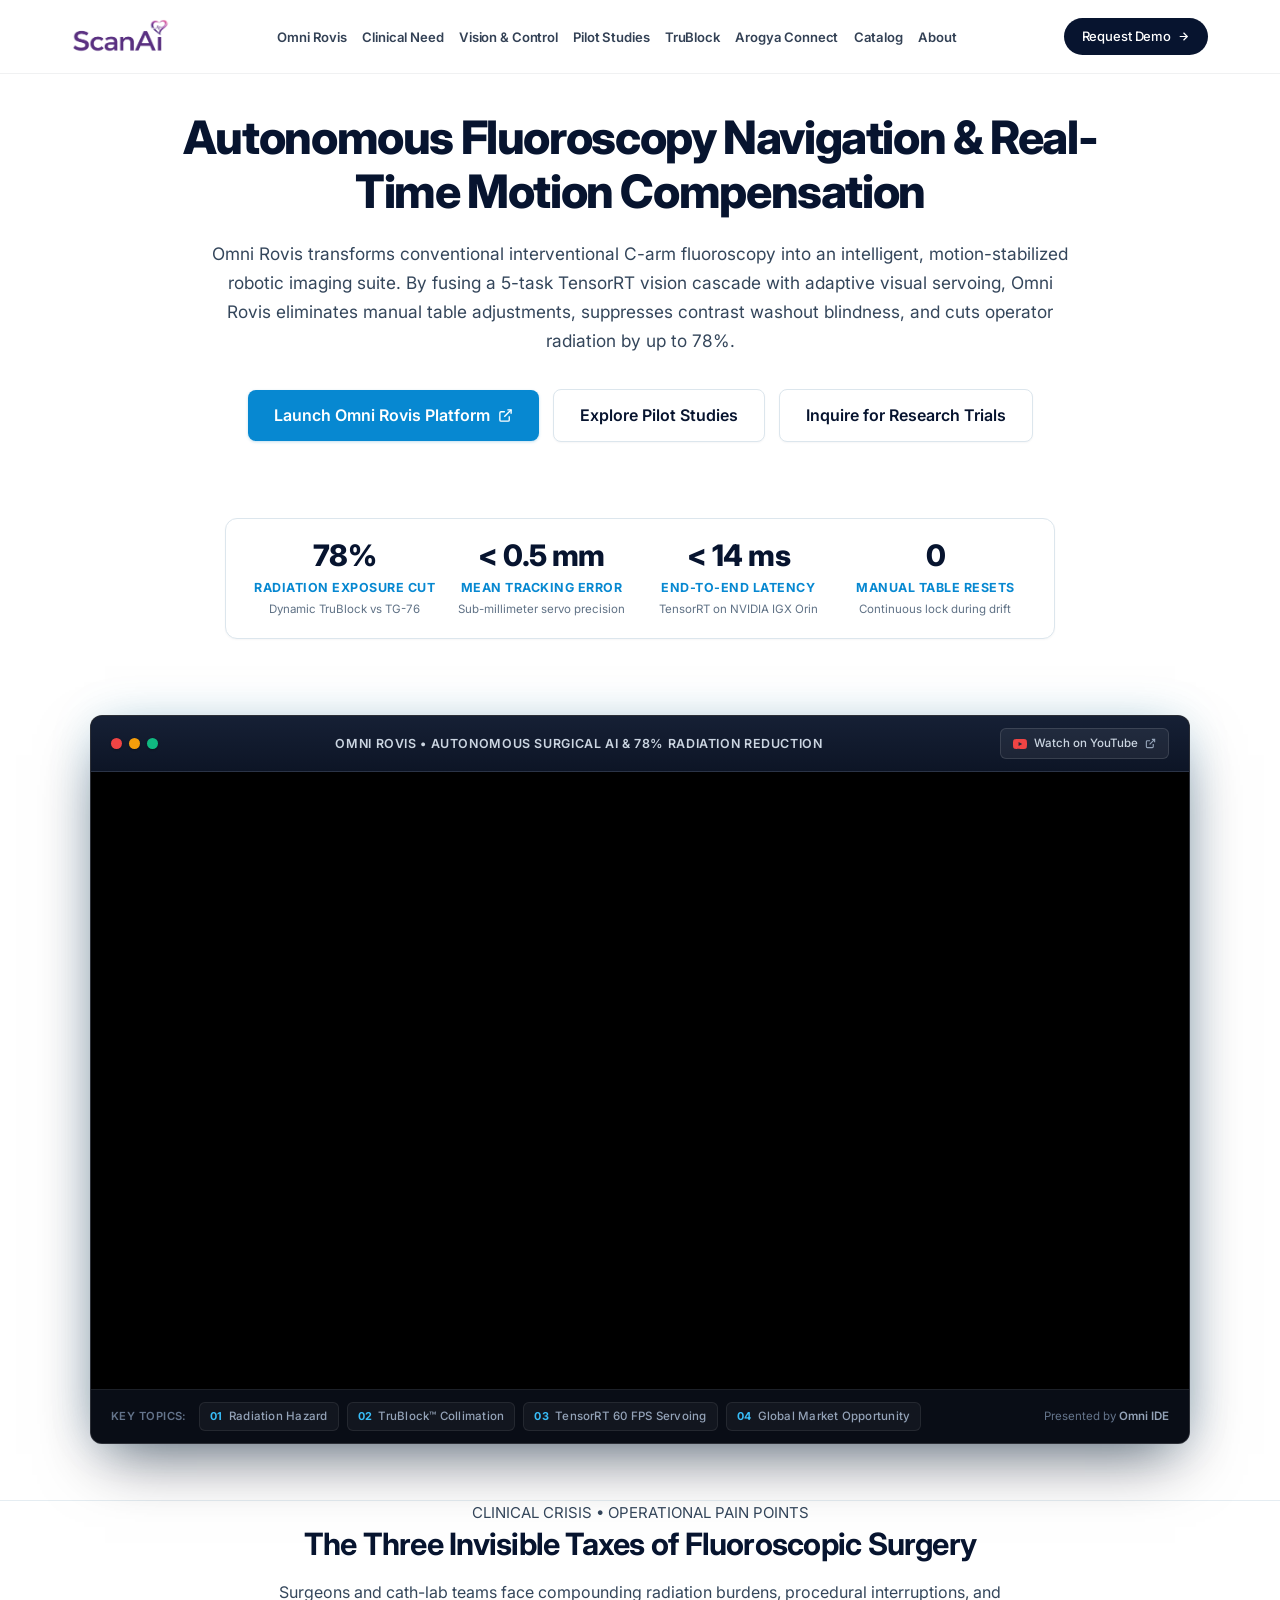
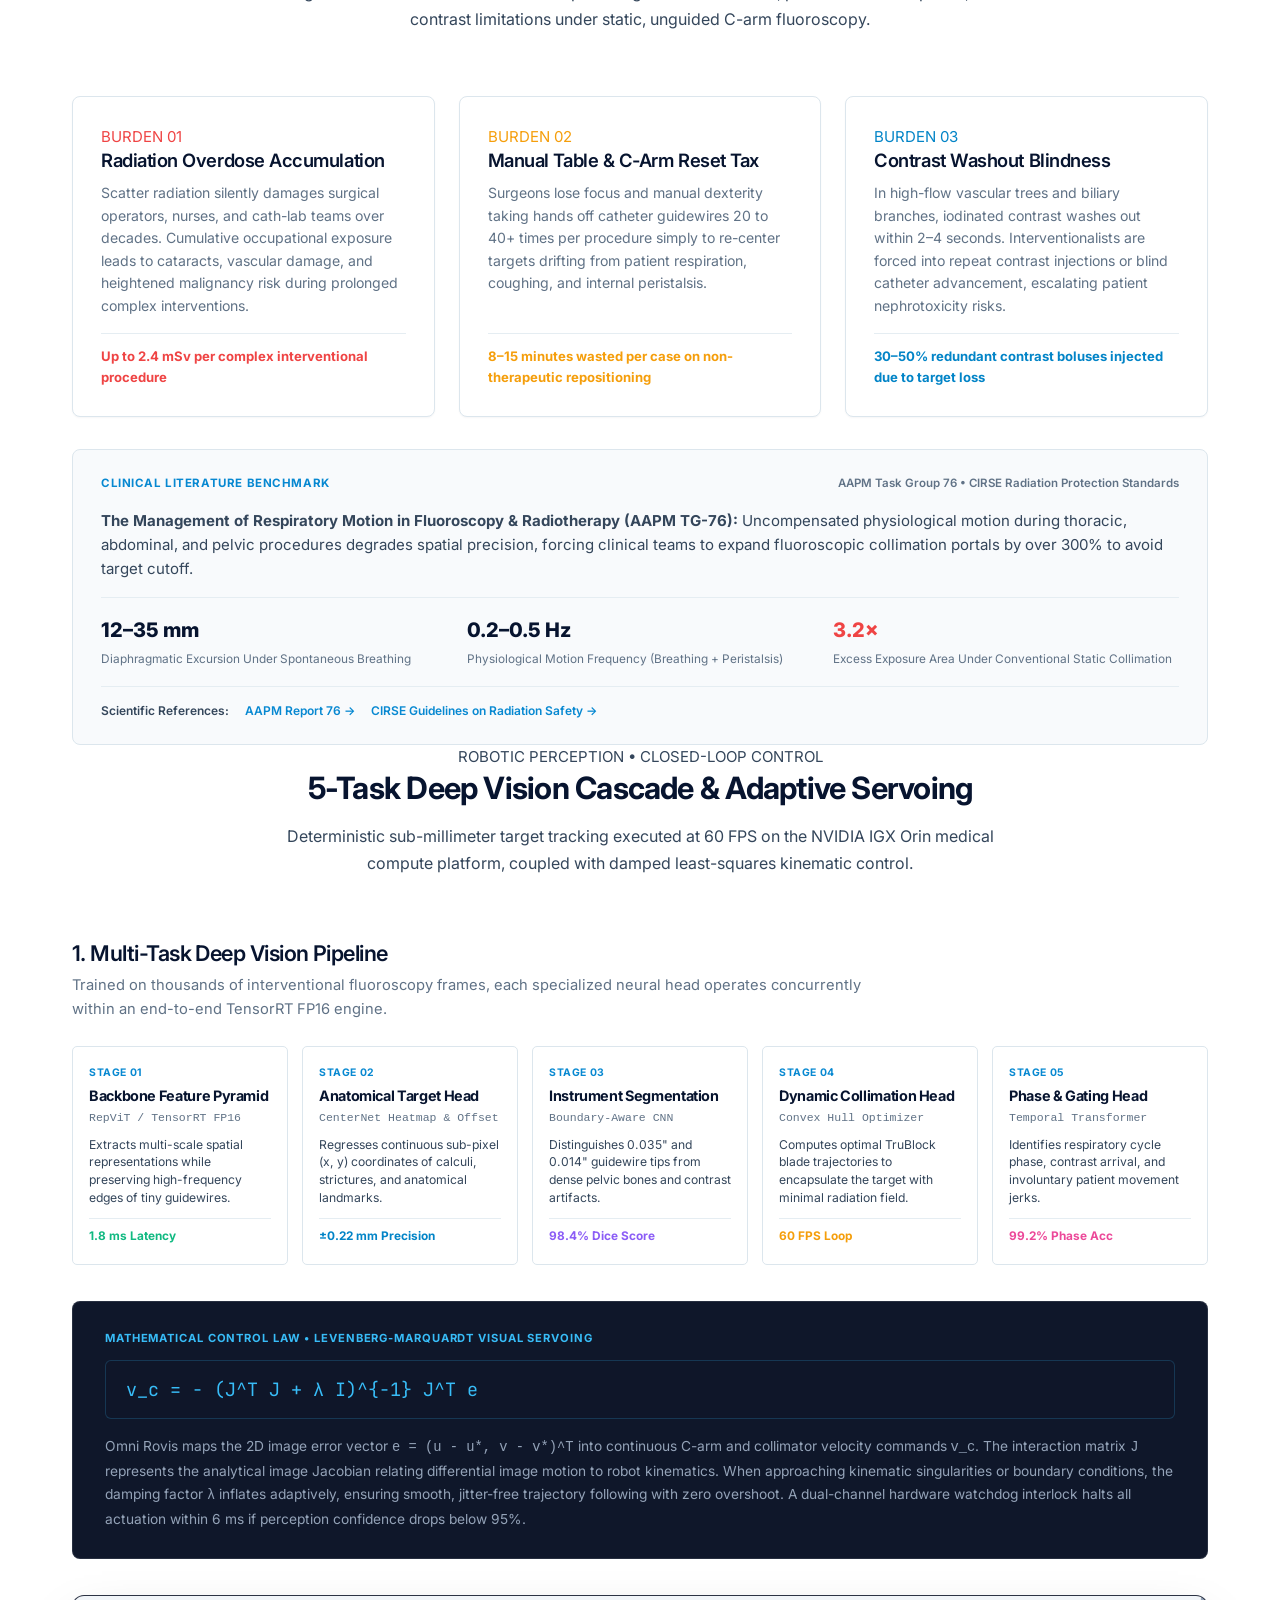
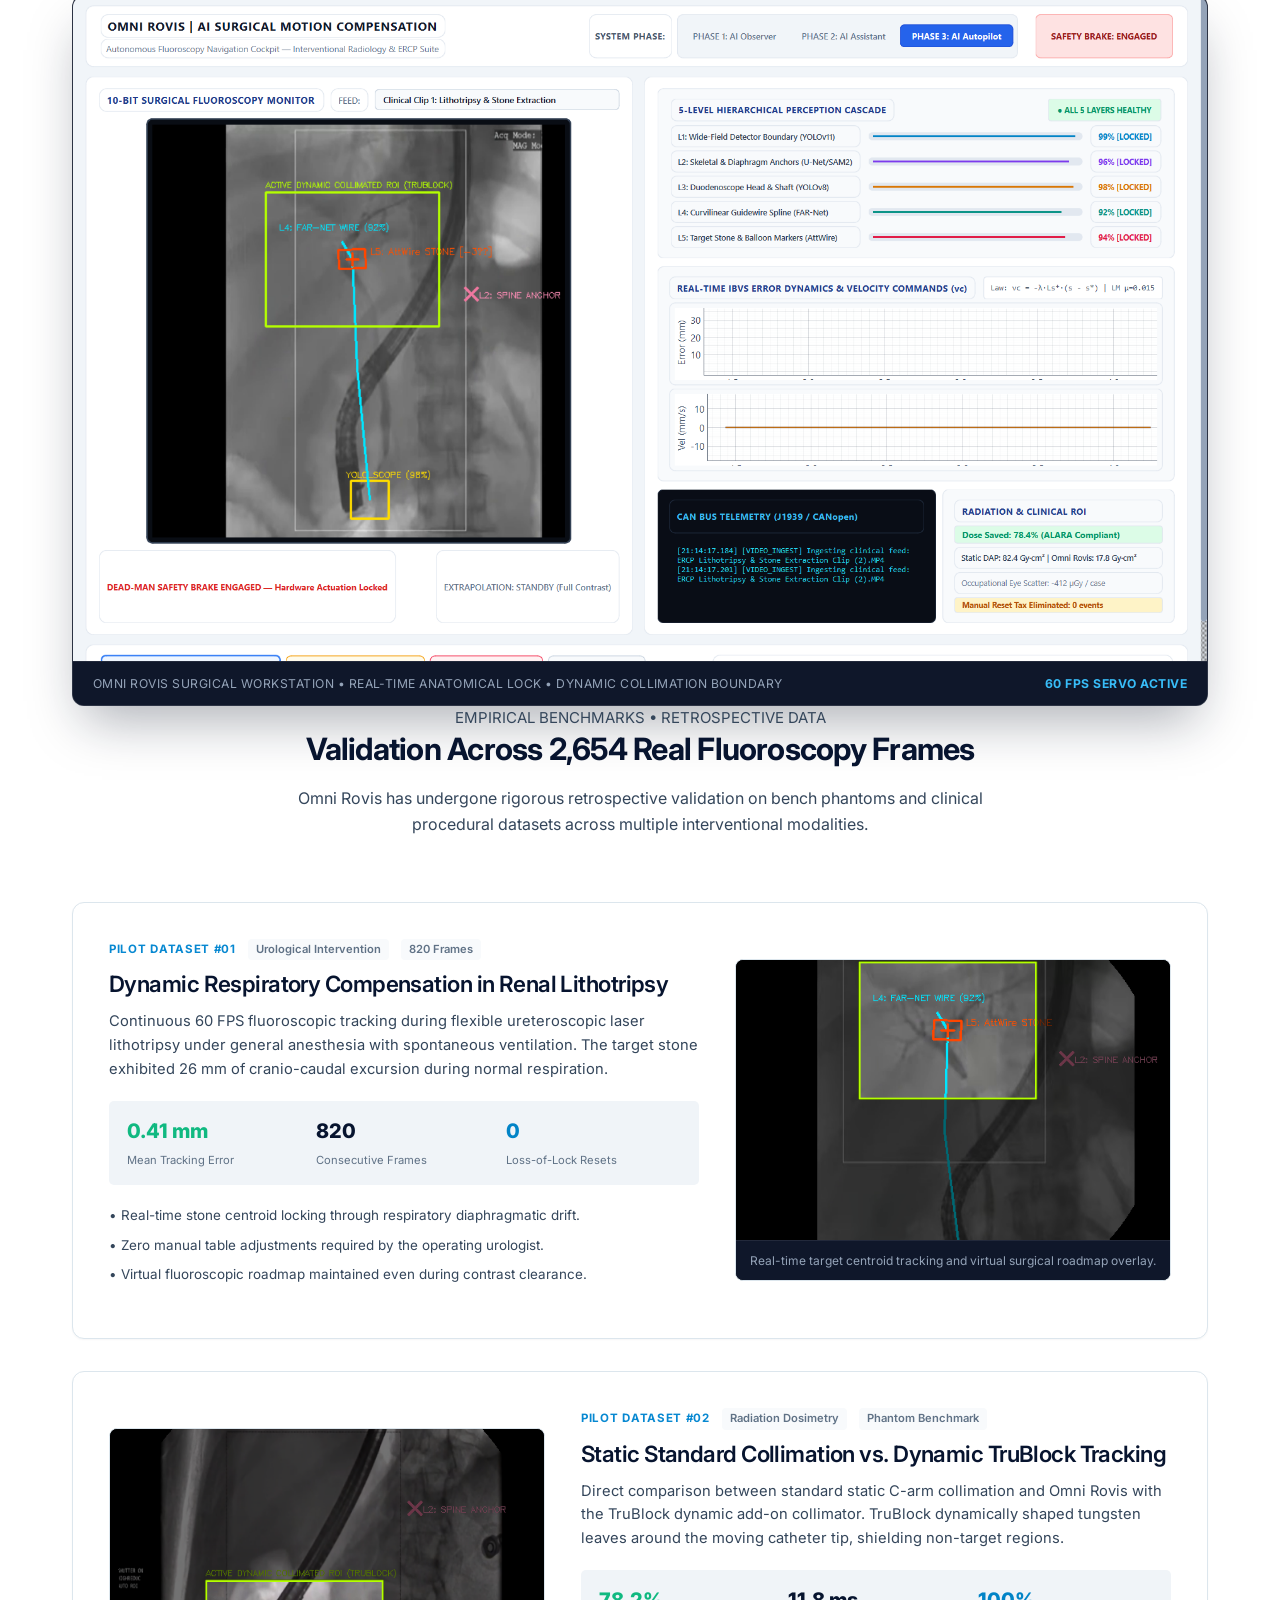
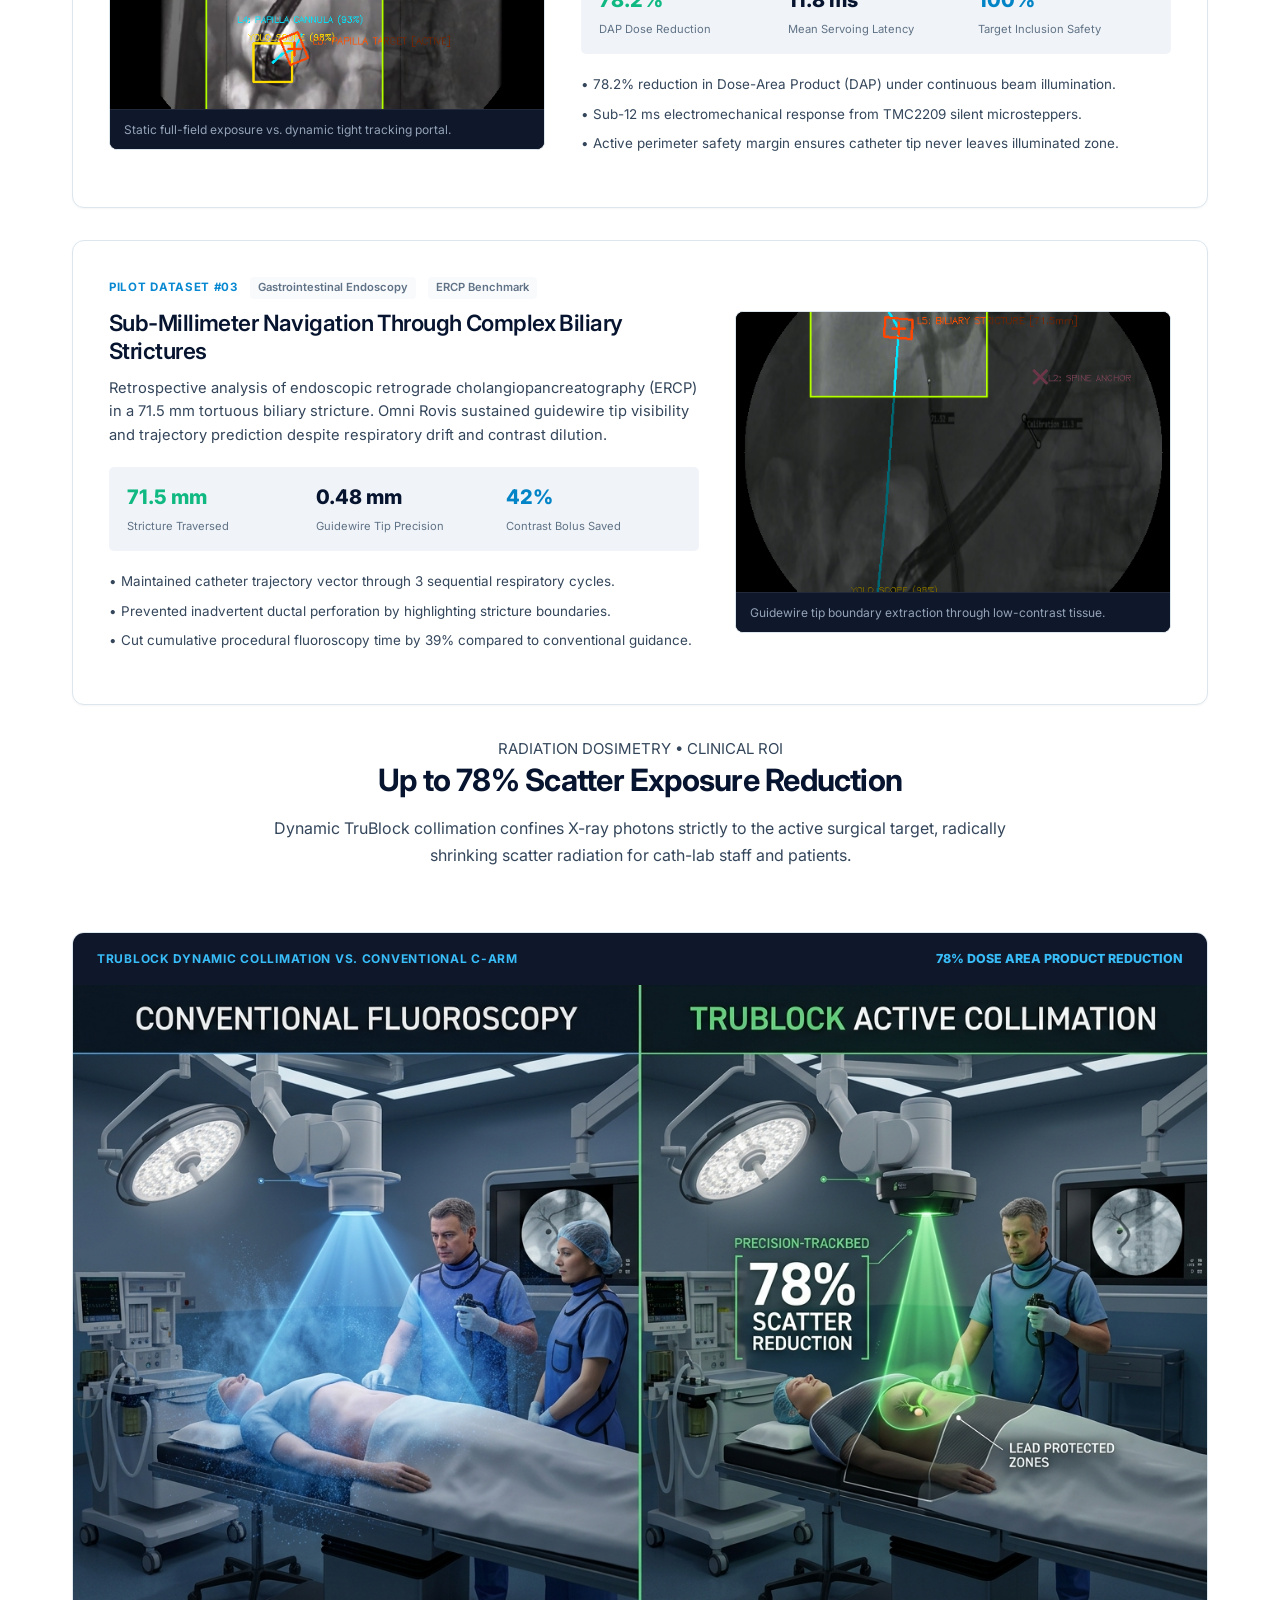
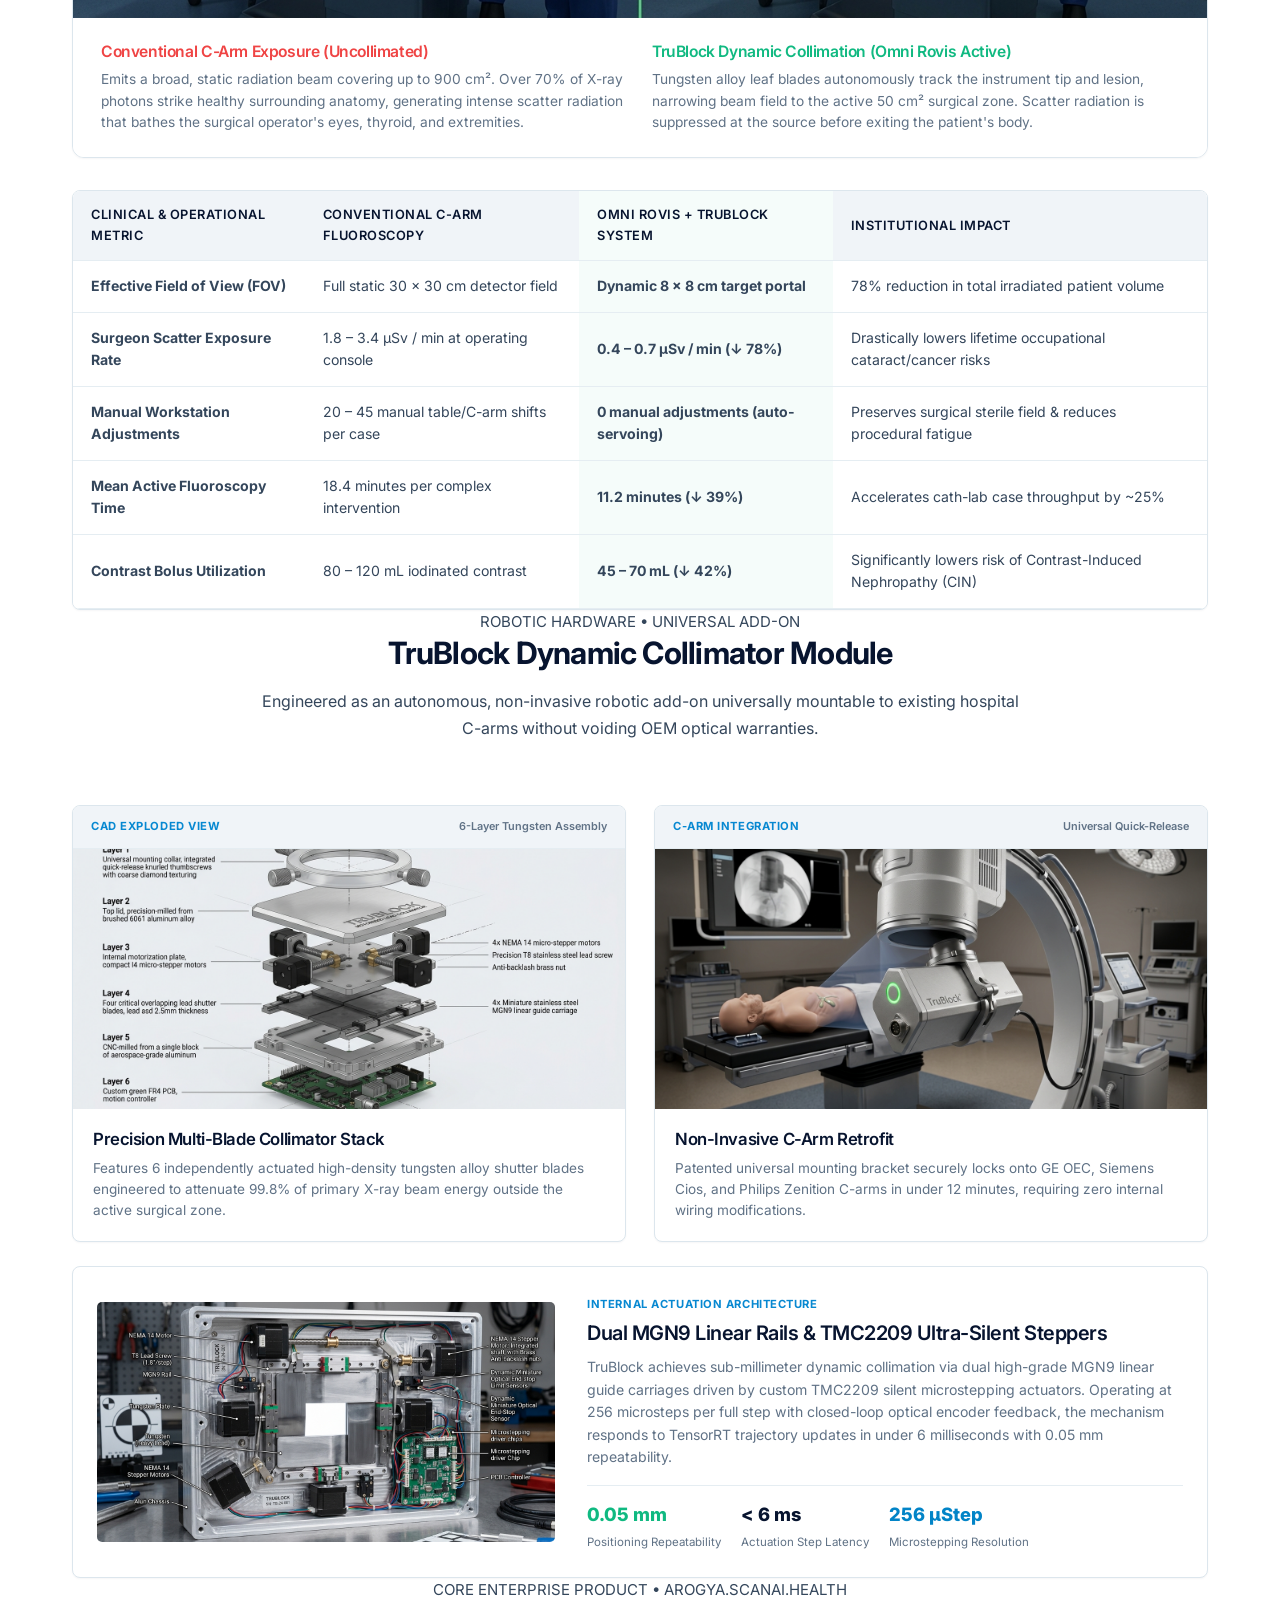
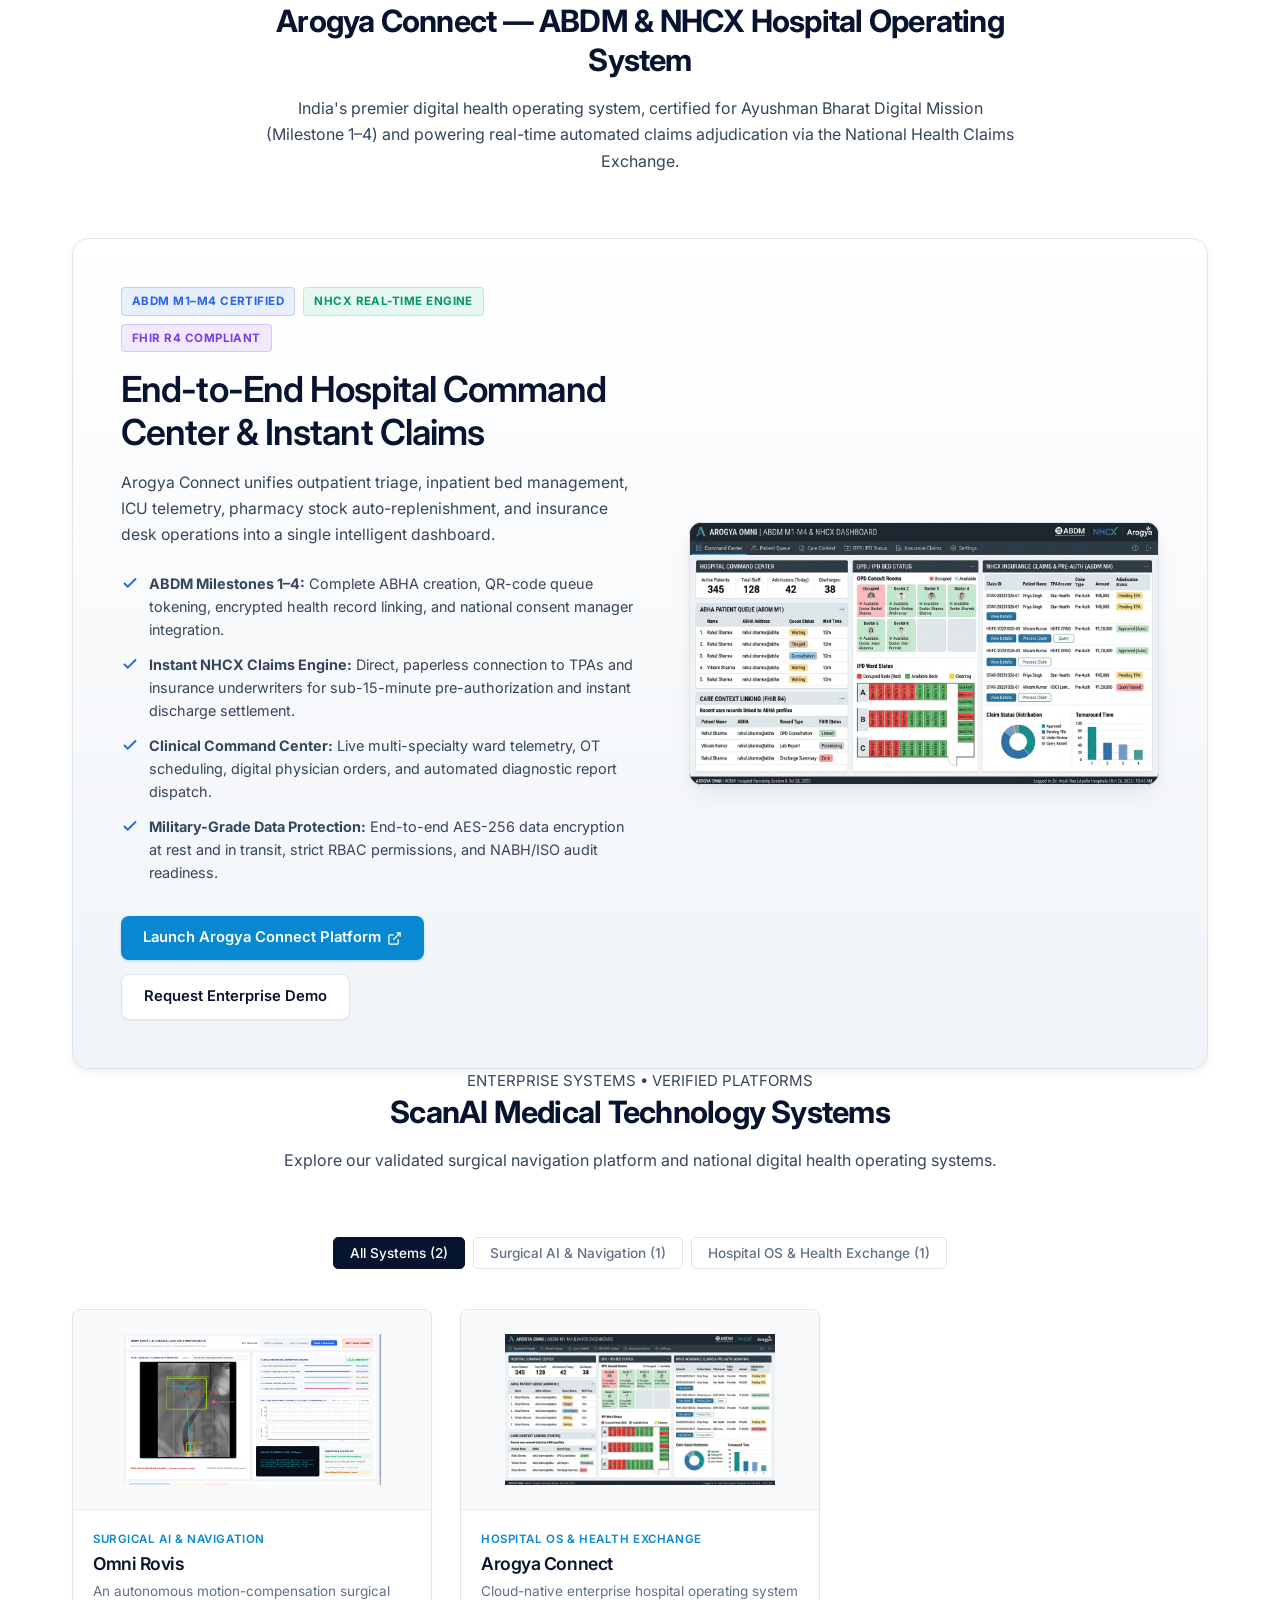
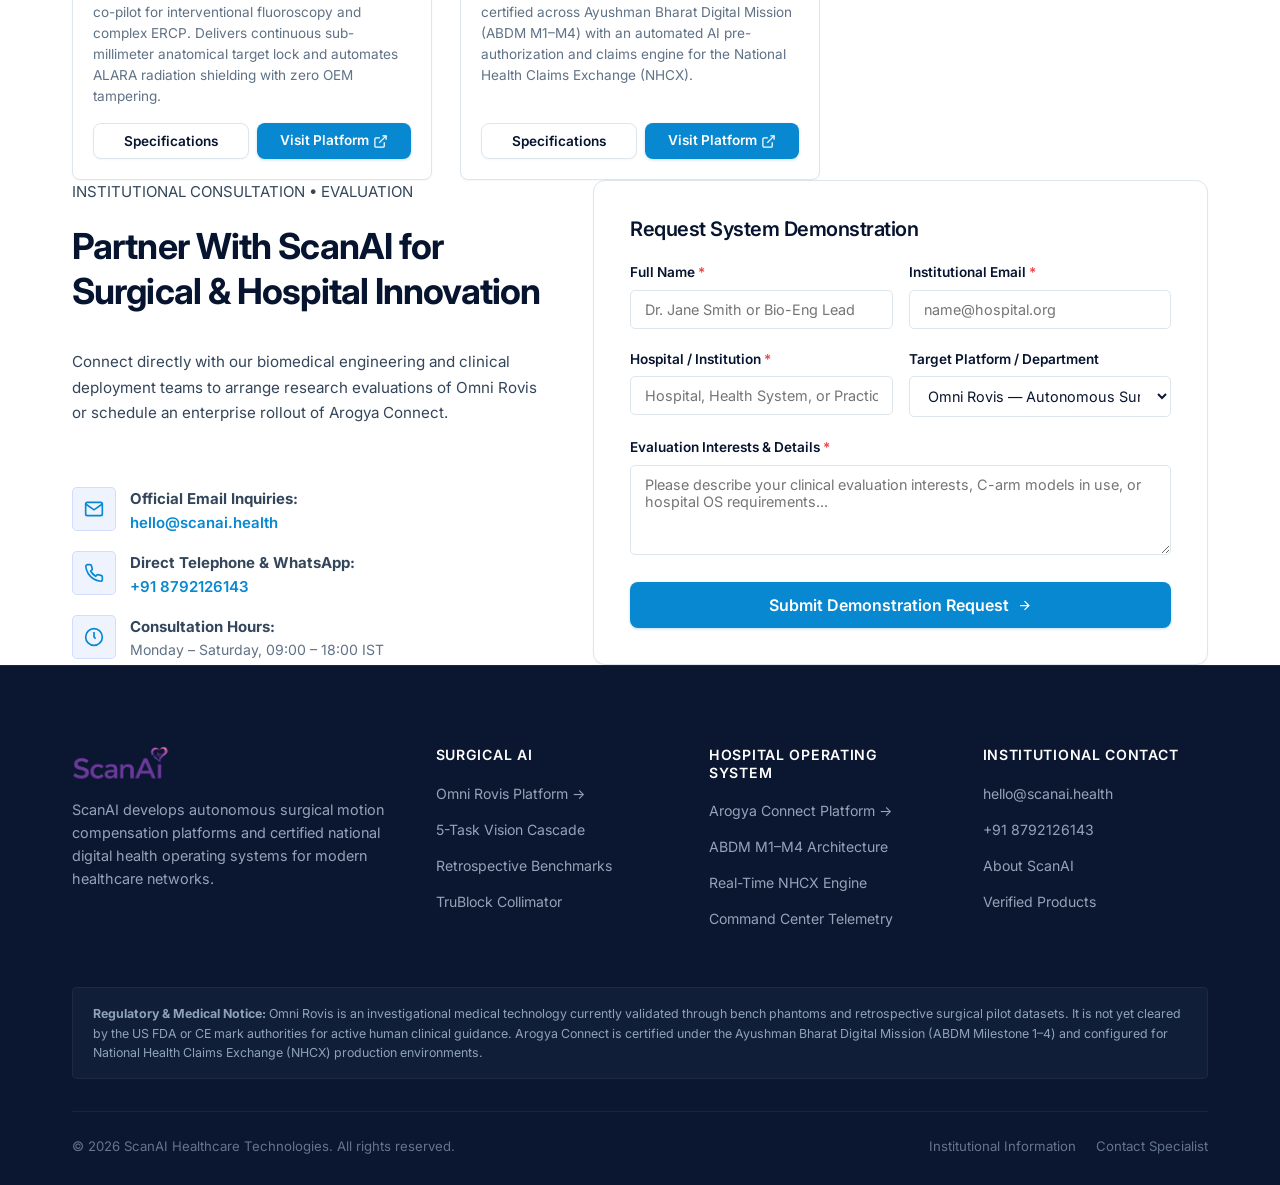
==== commit eb915b42: "refactor: replace AI-style 4K UHD badge with sleek YouTube action button and clean footer" ====
--- a/index.html
+++ b/index.html
@@ -170,11 +170,11 @@
               Omni Rovis &bull; Autonomous Surgical AI &amp; 78% Radiation Reduction
             </div>
             <div class="theater-telemetry">
-              <span class="theater-badge">
-                <span class="pulse-dot"></span>
-                <span class="badge-text-full">4K UHD &bull; OFFICIAL PRESENTATION</span>
-                <span class="badge-text-short">4K UHD</span>
-              </span>
+              <a href="https://youtu.be/stXc_GGcRzI" target="_blank" rel="noopener" class="theater-top-link" title="Open and watch video on YouTube">
+                <svg class="yt-icon" width="14" height="14" viewBox="0 0 24 24" fill="currentColor" aria-hidden="true"><path d="M23.498 6.186a3.016 3.016 0 0 0-2.122-2.136C19.505 3.545 12 3.545 12 3.545s-7.505 0-9.377.505A3.017 3.017 0 0 0 .502 6.186C0 8.07 0 12 0 12s0 3.93.502 5.814a3.016 3.016 0 0 0 2.122 2.136c1.871.505 9.376.505 9.376.505s7.505 0 9.377-.505a3.015 3.015 0 0 0 2.122-2.136C24 15.93 24 12 24 12s0-3.93-.502-5.814zM9.545 15.568V8.432L15.818 12l-6.273 3.568z"/></svg>
+                <span class="top-link-text">Watch on YouTube</span>
+                <svg class="arrow-icon" width="11" height="11" viewBox="0 0 24 24" fill="none" stroke="currentColor" stroke-width="2.5"><path d="M18 13v6a2 2 0 0 1-2 2H5a2 2 0 0 1-2-2V8a2 2 0 0 1 2-2h6"></path><polyline points="15 3 21 3 21 9"></polyline><line x1="10" y1="14" x2="21" y2="3"></line></svg>
+              </a>
             </div>
           </div>
           <div class="video-theater-screen">
@@ -190,15 +190,15 @@
           </div>
           <div class="video-theater-bottombar">
             <div class="video-theater-chapters">
+              <span class="chapter-label">Key Topics:</span>
               <span class="chapter-tag"><span class="ch-num">01</span> Radiation Hazard</span>
               <span class="chapter-tag"><span class="ch-num">02</span> TruBlock™ Collimation</span>
               <span class="chapter-tag"><span class="ch-num">03</span> TensorRT 60 FPS Servoing</span>
               <span class="chapter-tag"><span class="ch-num">04</span> Global Market Opportunity</span>
             </div>
-            <a href="https://youtu.be/stXc_GGcRzI" target="_blank" rel="noopener" class="theater-yt-btn" title="Open and watch video on YouTube">
-              <svg width="15" height="15" viewBox="0 0 24 24" fill="currentColor" aria-hidden="true"><path d="M23.498 6.186a3.016 3.016 0 0 0-2.122-2.136C19.505 3.545 12 3.545 12 3.545s-7.505 0-9.377.505A3.017 3.017 0 0 0 .502 6.186C0 8.07 0 12 0 12s0 3.93.502 5.814a3.016 3.016 0 0 0 2.122 2.136c1.871.505 9.376.505 9.376.505s7.505 0 9.377-.505a3.015 3.015 0 0 0 2.122-2.136C24 15.93 24 12 24 12s0-3.93-.502-5.814zM9.545 15.568V8.432L15.818 12l-6.273 3.568z"/></svg>
-              <span>Watch on YouTube</span>
-            </a>
+            <div class="theater-channel-tag">
+              <span>Presented by <strong>Omni IDE</strong></span>
+            </div>
           </div>
         </div>
       </div>
--- a/css/components.css
+++ b/css/components.css
@@ -886,46 +886,43 @@
   flex-shrink: 0;
 }
 
-.theater-badge {
+.theater-top-link {
   display: inline-flex;
   align-items: center;
   gap: 7px;
-  padding: 4px 10px;
-  background: rgba(16, 185, 129, 0.12);
-  border: 1px solid rgba(16, 185, 129, 0.35);
-  border-radius: 9999px;
-  font-size: 0.68rem;
-  font-weight: 700;
-  color: #34d399;
-  letter-spacing: 0.04em;
-  text-transform: uppercase;
+  padding: 5px 12px;
+  background: rgba(255, 255, 255, 0.06);
+  border: 1px solid rgba(255, 255, 255, 0.12);
+  border-radius: 6px;
+  font-size: 0.72rem;
+  font-weight: 500;
+  color: #cbd5e1;
+  text-decoration: none;
   white-space: nowrap;
-}
-
-.badge-text-short {
-  display: none;
-}
-
-.pulse-dot {
-  width: 7px;
-  height: 7px;
-  border-radius: 50%;
-  background: #10b981;
-  box-shadow: 0 0 8px #10b981;
-  animation: theaterPulse 2s infinite ease-in-out;
-}
-
-@keyframes theaterPulse {
-  0%, 100% {
-    opacity: 1;
-    transform: scale(1);
-    box-shadow: 0 0 8px #10b981;
-  }
-  50% {
-    opacity: 0.45;
-    transform: scale(0.85);
-    box-shadow: 0 0 3px #10b981;
-  }
+  transition: all var(--transition-fast);
+}
+
+.theater-top-link:hover {
+  background: rgba(255, 255, 255, 0.12);
+  border-color: rgba(255, 255, 255, 0.25);
+  color: #ffffff;
+  transform: translateY(-1px);
+}
+
+.theater-top-link svg.yt-icon {
+  color: #ef4444;
+  flex-shrink: 0;
+}
+
+.theater-top-link svg.arrow-icon {
+  color: #94a3b8;
+  flex-shrink: 0;
+  transition: transform var(--transition-fast);
+}
+
+.theater-top-link:hover svg.arrow-icon {
+  transform: translate(1px, -1px);
+  color: #ffffff;
 }
 
 .video-theater-screen {
@@ -991,6 +988,26 @@
   color: #38bdf8;
   font-size: 0.68rem;
   letter-spacing: 0.04em;
+}
+
+.chapter-label {
+  font-size: 0.7rem;
+  font-weight: 600;
+  color: #64748b;
+  text-transform: uppercase;
+  letter-spacing: 0.04em;
+  margin-right: 4px;
+}
+
+.theater-channel-tag {
+  font-size: 0.72rem;
+  color: #64748b;
+  white-space: nowrap;
+}
+
+.theater-channel-tag strong {
+  color: #94a3b8;
+  font-weight: 600;
 }
 
 .theater-yt-btn {
--- a/css/responsive.css
+++ b/css/responsive.css
@@ -494,9 +494,9 @@
     letter-spacing: 0.02em !important;
   }
 
-  .theater-badge {
-    padding: 3px 8px !important;
-    font-size: 0.62rem !important;
+  .theater-top-link {
+    padding: 4px 9px !important;
+    font-size: 0.68rem !important;
     gap: 5px !important;
   }
 
@@ -504,7 +504,7 @@
     flex-direction: column !important;
     align-items: stretch !important;
     padding: 10px 14px !important;
-    gap: 10px !important;
+    gap: 8px !important;
   }
 
   .video-theater-chapters {
@@ -528,11 +528,9 @@
     padding: 4px 8px !important;
   }
 
-  .theater-yt-btn {
-    justify-content: center !important;
-    width: 100% !important;
-    padding: 7px 12px !important;
-    font-size: 0.72rem !important;
+  .theater-channel-tag {
+    text-align: center !important;
+    font-size: 0.68rem !important;
   }
 
   /* Cockpit Frame Mobile */
@@ -748,12 +746,16 @@
   }
 
   /* Video Theater Extra Compact (<480px) */
-  .badge-text-full {
+  .theater-top-link .top-link-text {
     display: none !important;
   }
 
-  .badge-text-short {
-    display: inline !important;
+  .theater-top-link svg.arrow-icon {
+    display: none !important;
+  }
+
+  .theater-top-link {
+    padding: 4px 7px !important;
   }
 
   .video-theater-topbar {
